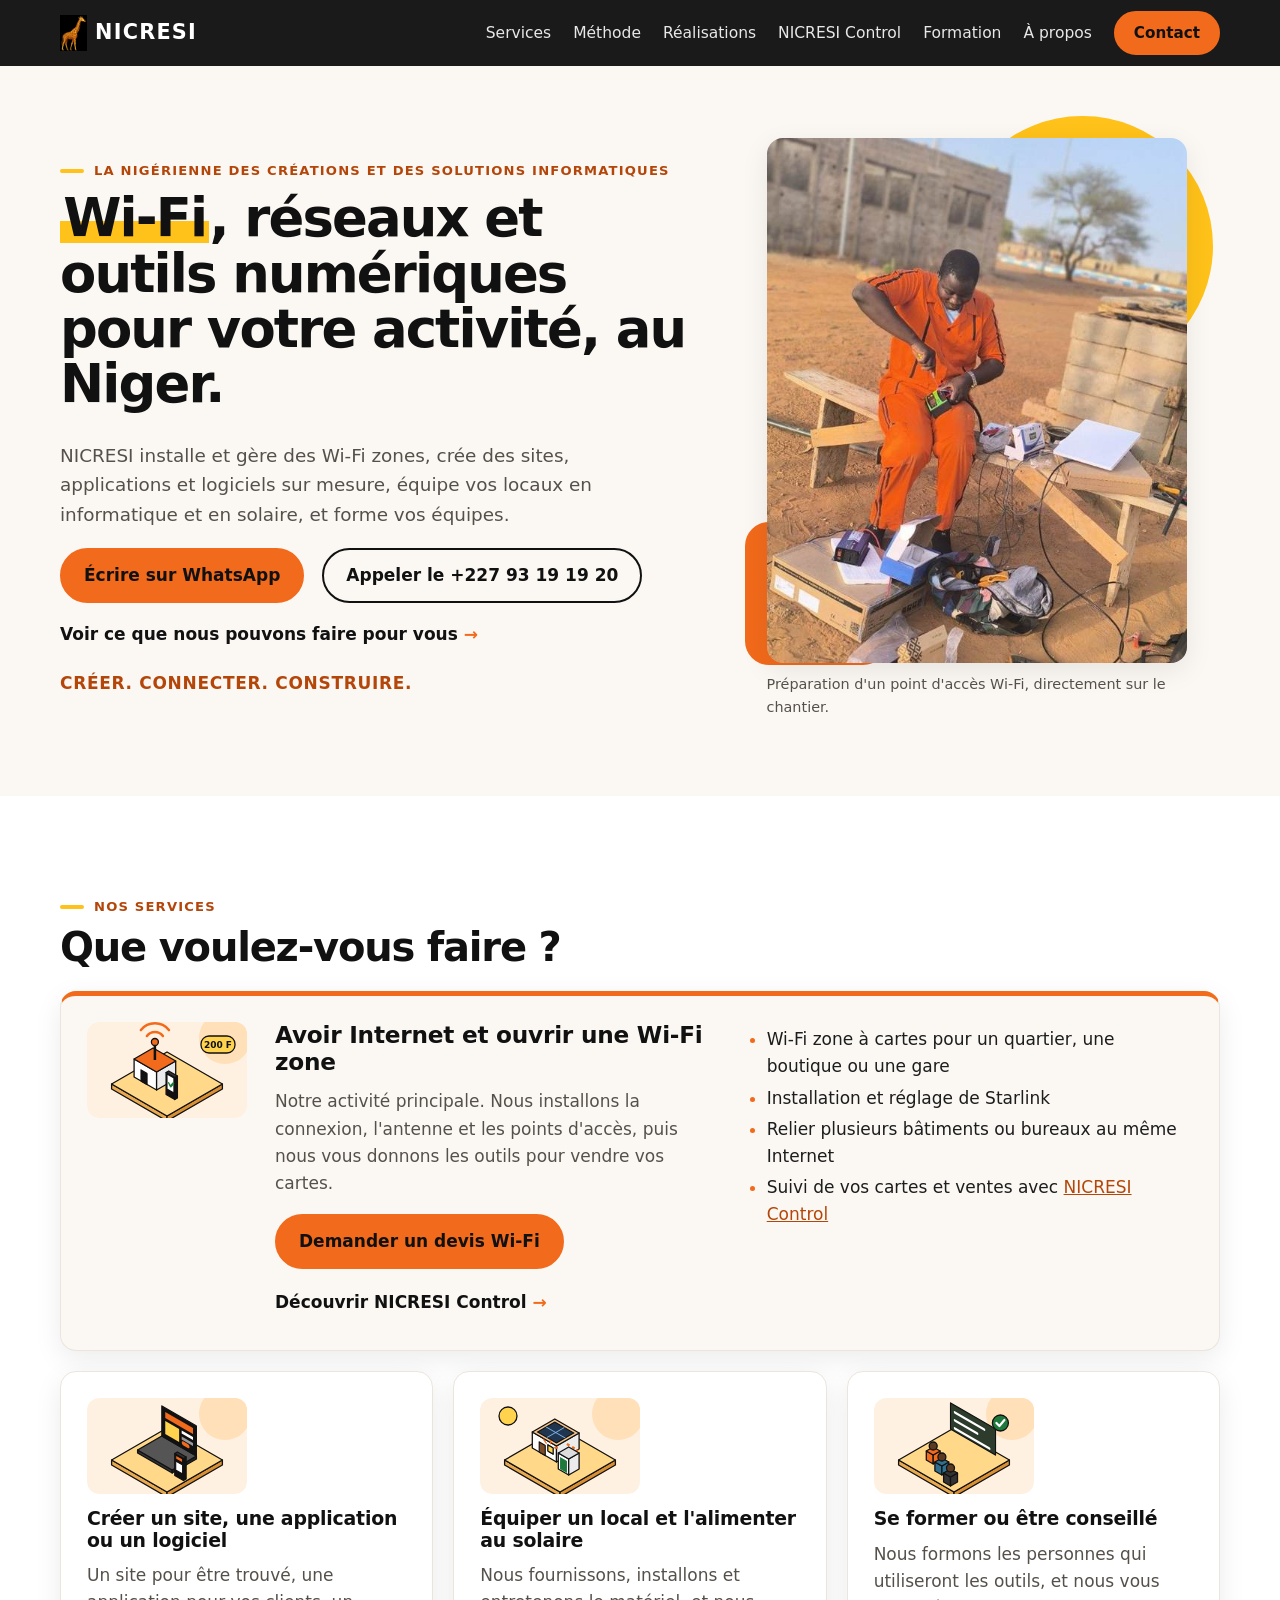
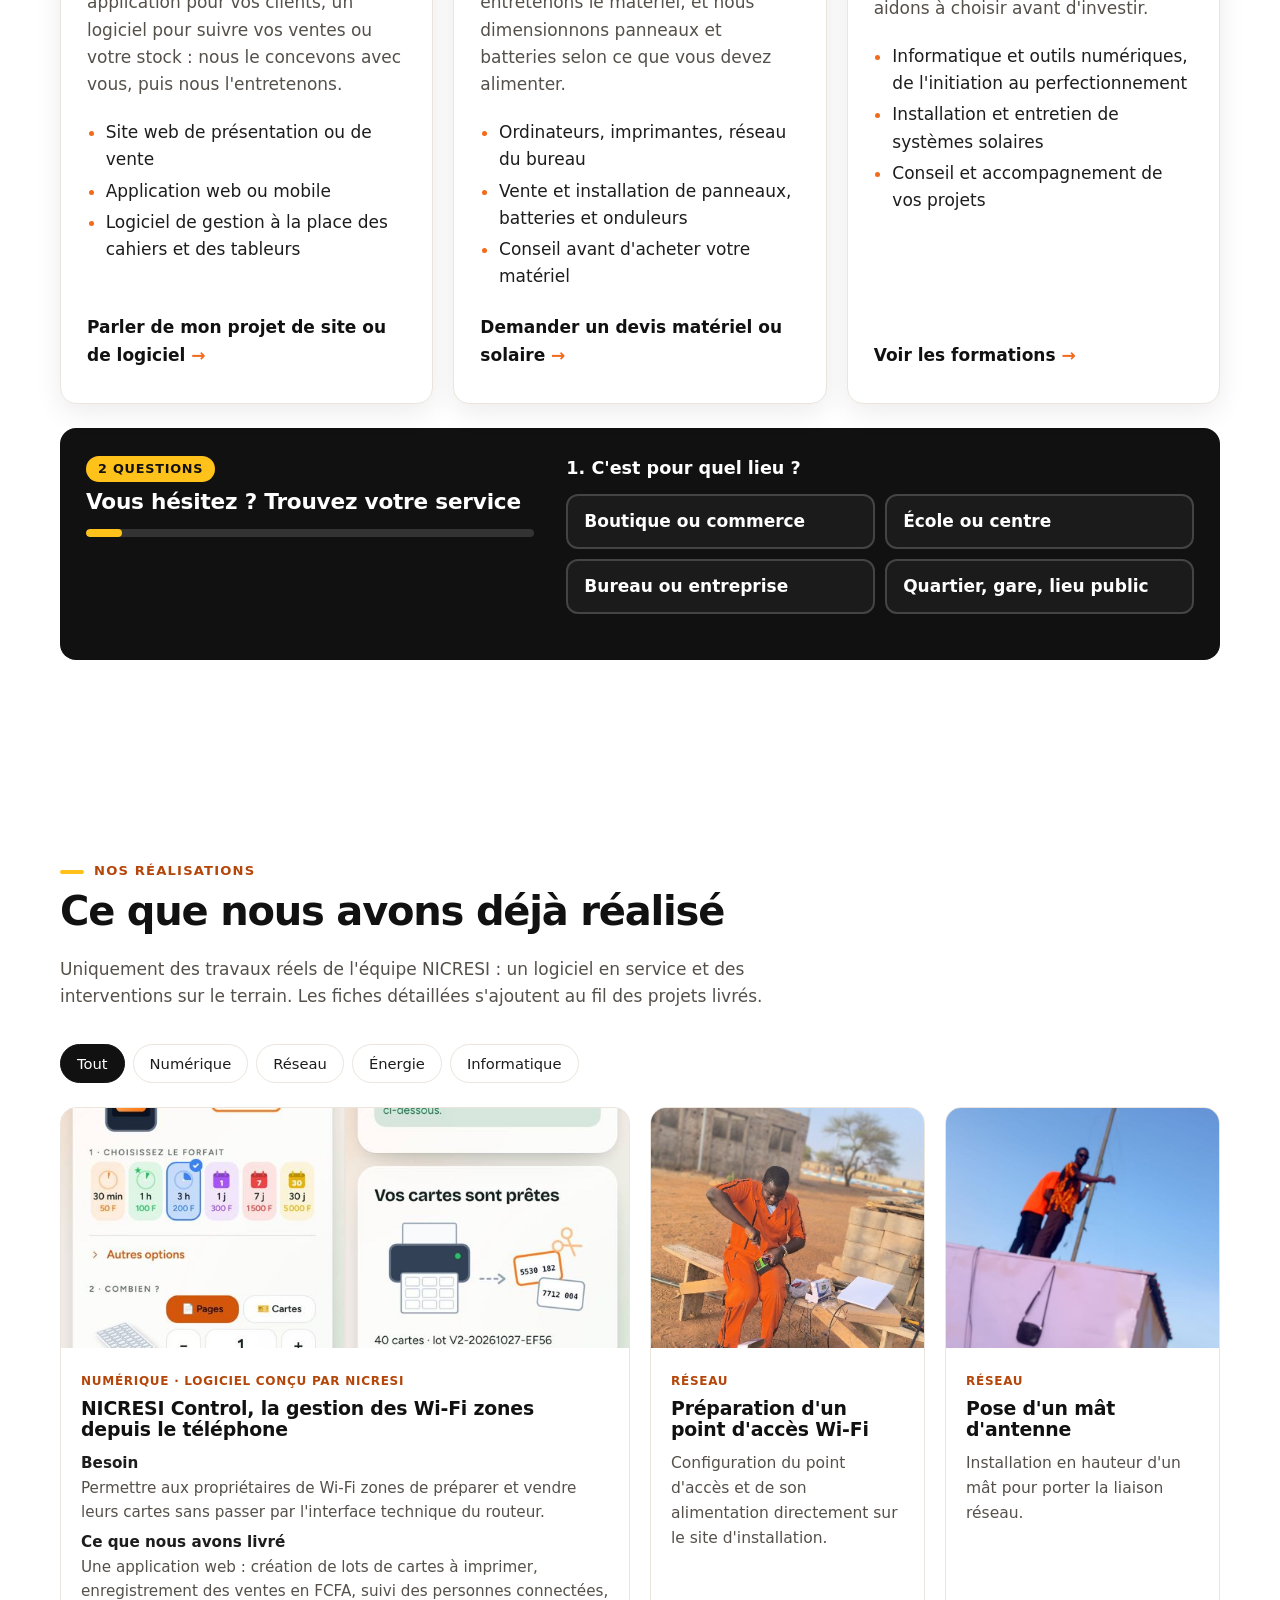
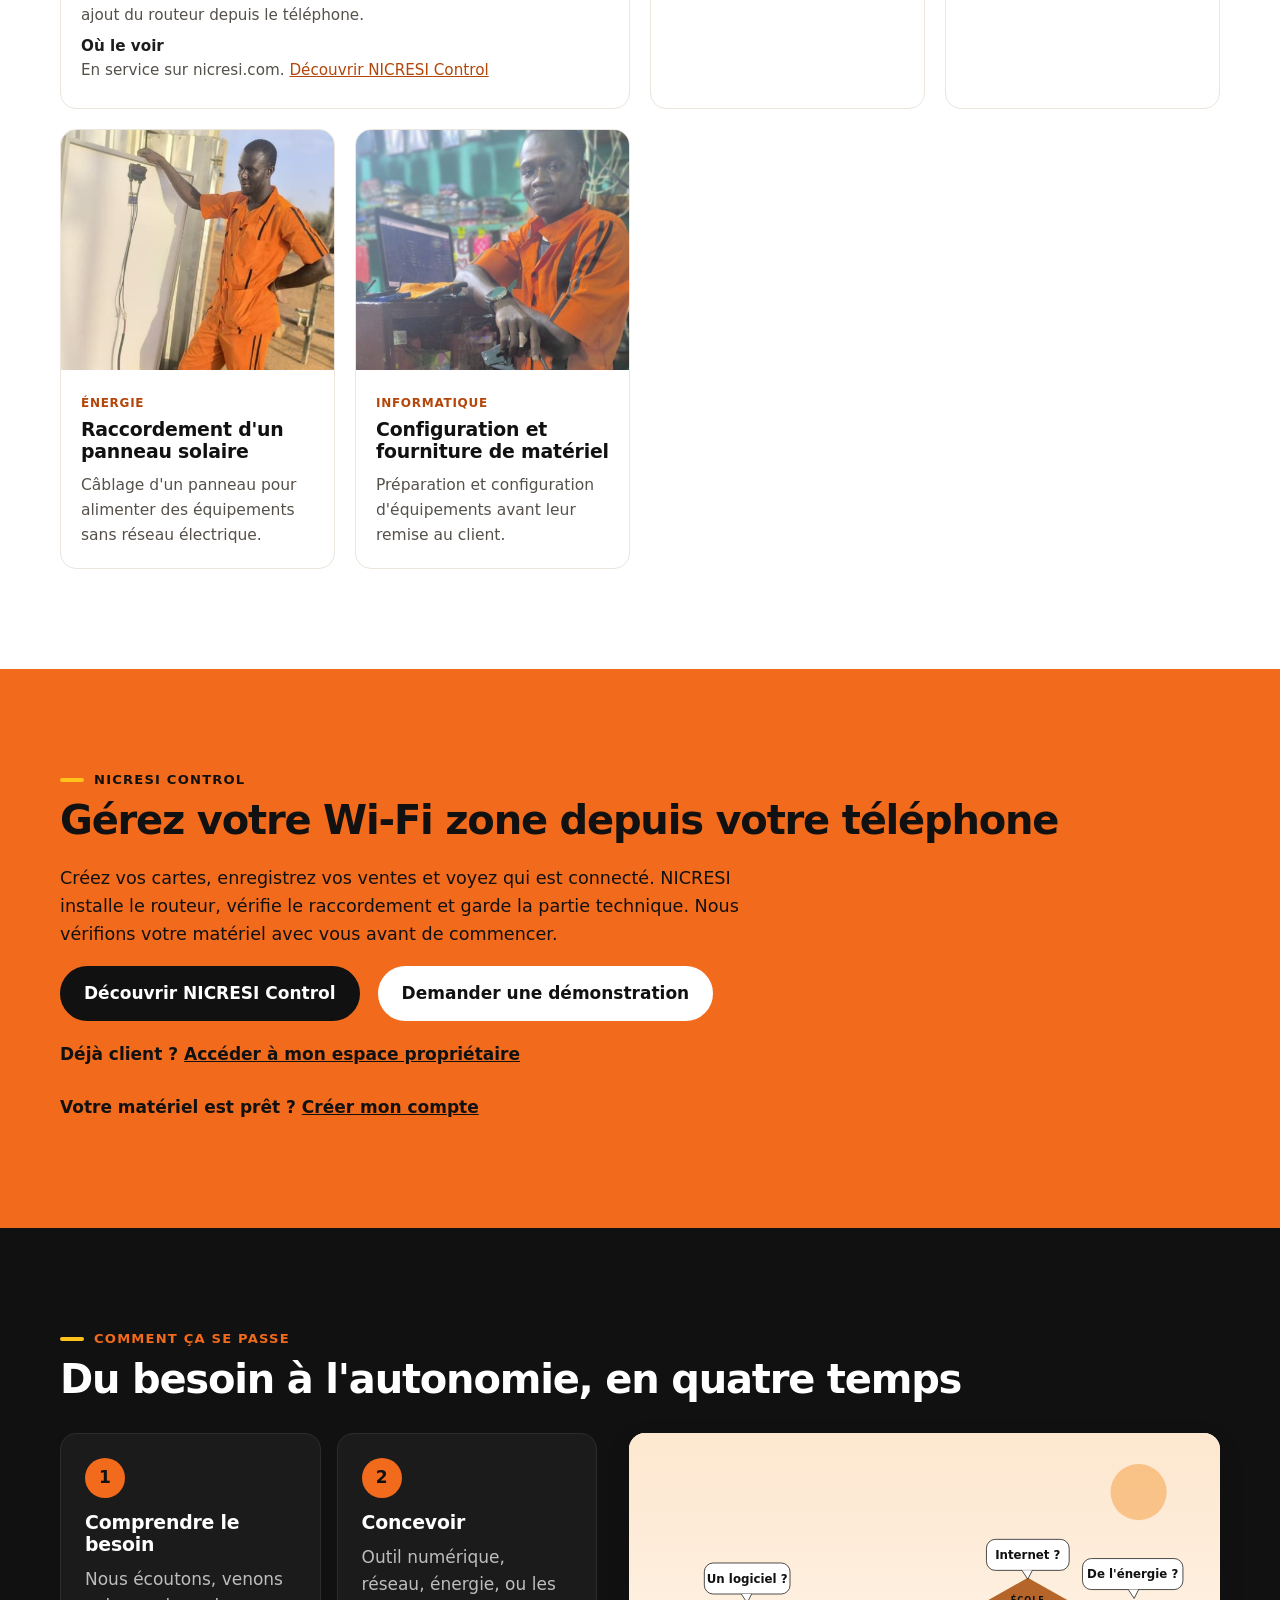
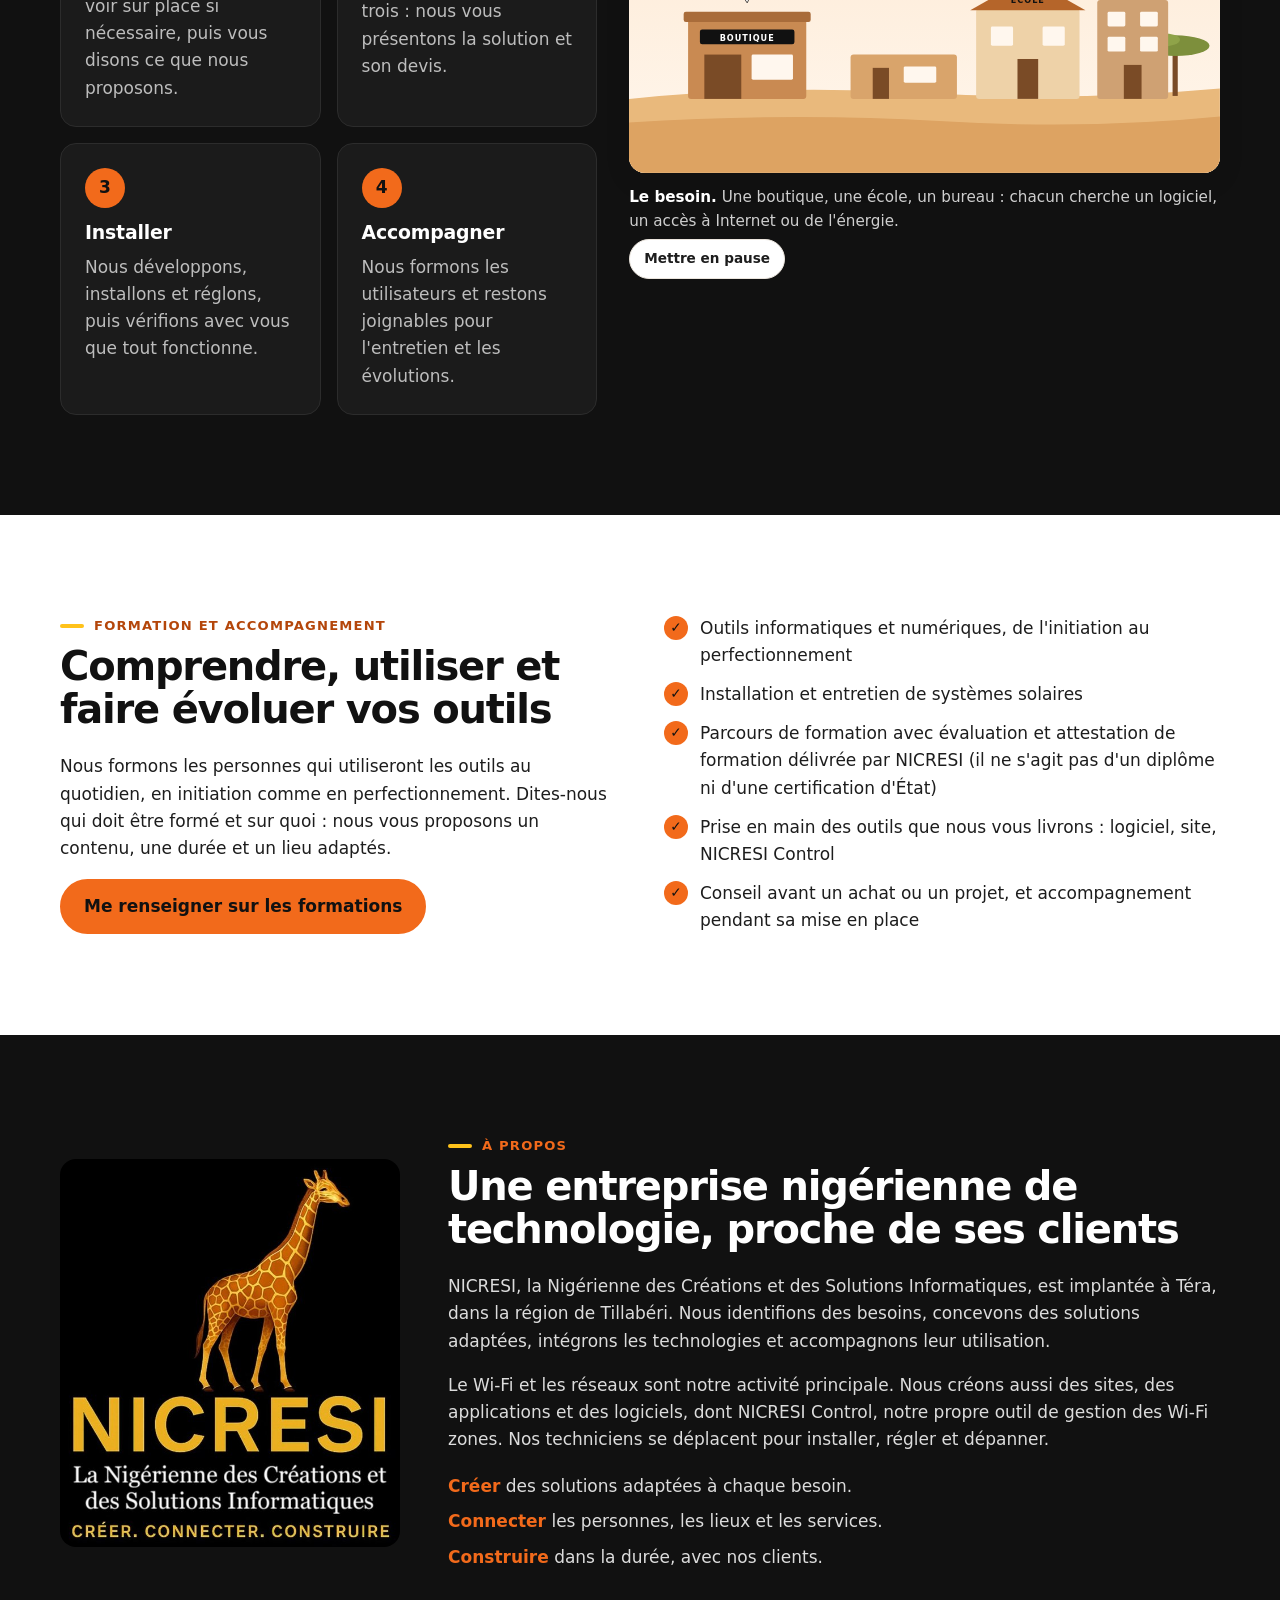
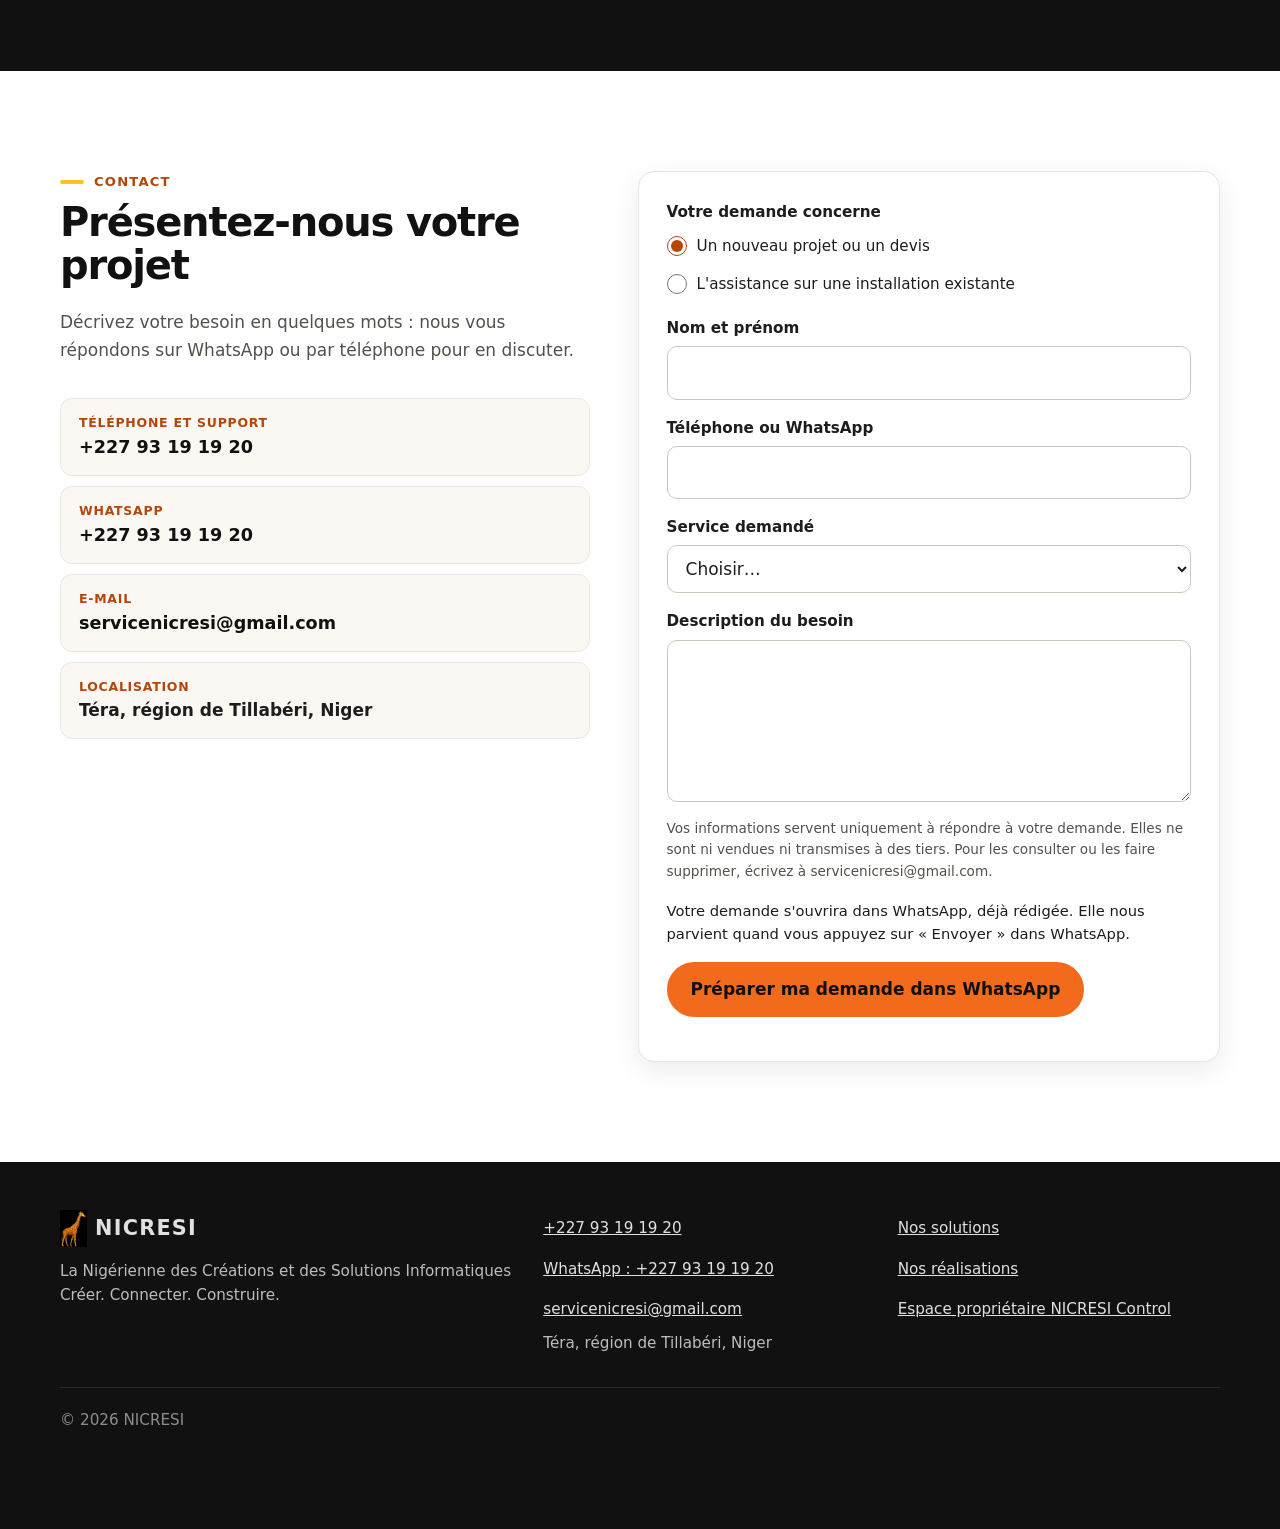
==== public/index.html @ 9ebe5964 "Tendances visuelles : typographie audacieuse, accent or, scènes isométriques, petit jeu « Trouvez vo" ====
<!doctype html>
<html lang="fr">
<head>
  <meta charset="utf-8">
  <meta name="viewport" content="width=device-width, initial-scale=1">
  <title>NICRESI — Wi-Fi, réseaux et outils numériques au Niger</title>
  <meta name="description" content="Au Niger, NICRESI installe et gère des Wi-Fi zones, crée des sites, applications et logiciels sur mesure, équipe vos locaux en informatique et en solaire, et forme vos équipes.">
  <link rel="canonical" href="https://nicresi.com/">
  <meta name="theme-color" content="#111111">
  <meta property="og:type" content="website">
  <meta property="og:locale" content="fr_FR">
  <meta property="og:site_name" content="NICRESI">
  <meta property="og:url" content="https://nicresi.com/">
  <meta property="og:title" content="NICRESI — Wi-Fi, réseaux et outils numériques pour votre activité">
  <meta property="og:description" content="Wi-Fi zones, Starlink, sites, applications et logiciels sur mesure, matériel informatique et solaire, formation, au Niger.">
  <meta property="og:image" content="https://nicresi.com/img/partage.jpg">
  <meta property="og:image:width" content="1200">
  <meta property="og:image:height" content="630">
  <meta property="og:image:alt" content="Logo NICRESI, girafe dorée sur fond noir, avec la devise Créer. Connecter. Construire.">
  <meta name="twitter:card" content="summary_large_image">
  <link rel="icon" href="img/favicon.png" type="image/png">
  <link rel="apple-touch-icon" href="img/icone-192.png">
  <link rel="stylesheet" href="css/style.css">
  <script type="application/ld+json">
  {
    "@context": "https://schema.org",
    "@type": "LocalBusiness",
    "name": "NICRESI",
    "alternateName": "La Nigérienne des Créations et des Solutions Informatiques",
    "slogan": "Créer. Connecter. Construire.",
    "url": "https://nicresi.com/",
    "logo": "https://nicresi.com/img/logo-complet.jpg",
    "email": "servicenicresi@gmail.com",
    "telephone": "+22793191920",
    "address": {
      "@type": "PostalAddress",
      "addressLocality": "Téra",
      "addressRegion": "Tillabéri",
      "addressCountry": "NE"
    },
    "areaServed": "Niger"
  }
  </script>
</head>
<body>
  <a class="evitement" href="#contenu">Aller au contenu</a>

  <header class="entete">
    <div class="conteneur entete__ligne">
      <a class="logo" href="#accueil" aria-label="NICRESI, accueil">
        <img src="img/girafe.png" alt="" width="27" height="36">
        <span>NICRESI</span>
      </a>
      <button class="menu-bouton" type="button" aria-expanded="false" aria-controls="menu">
        <span class="menu-bouton__barre"></span>
        <span class="visuellement-cache">Menu</span>
      </button>
      <nav id="menu" class="menu" aria-label="Navigation principale">
        <a href="#solutions">Services</a>
        <a href="#methode">Méthode</a>
        <a href="#realisations">Réalisations</a>
        <a href="/nicresi-control/">NICRESI Control</a>
        <a href="#formation">Formation</a>
        <a href="#a-propos">À propos</a>
        <a class="bouton bouton--petit" href="#contact">Contact</a>
      </nav>
    </div>
  </header>

  <main id="contenu">

    <!-- 1. Accueil : le Wi-Fi en tête, deux moyens de contact visibles sans défiler. -->
    <section id="accueil" class="accueil">
      <div class="conteneur accueil__grille accueil__grille--photo">
        <div class="accueil__texte">
          <p class="surtitre">La Nigérienne des Créations et des Solutions Informatiques</p>
          <h1><mark class="surligneur">Wi-Fi</mark>, réseaux et outils numériques pour votre activité, au Niger.</h1>
          <p class="accueil__sous-titre">
            NICRESI installe et gère des Wi-Fi zones, crée des sites, applications et logiciels sur mesure,
            équipe vos locaux en informatique et en solaire, et forme vos équipes.
          </p>
          <div class="actions actions--accueil">
            <a class="bouton" href="https://wa.me/22793191920?text=Bonjour%20NICRESI%2C%20j%27ai%20un%20projet%20et%20je%20souhaite%20en%20parler.">Écrire sur WhatsApp</a>
            <a class="bouton bouton--contour" href="tel:+22793191920">Appeler le +227 93 19 19 20</a>
          </div>
          <p class="accueil__suite"><a class="lien-fleche" href="#solutions">Voir ce que nous pouvons faire pour vous</a></p>
          <p class="signature">Créer. Connecter. Construire.</p>
        </div>
        <figure class="accueil__photo">
          <img src="img/photos/technicien-terrain.jpg" alt="Un technicien NICRESI en tenue orange, assis sur un banc, prépare un point d'accès Wi-Fi sur un chantier" width="560" height="700" fetchpriority="high">
          <figcaption>Préparation d'un point d'accès Wi-Fi, directement sur le chantier.</figcaption>
        </figure>
      </div>
    </section>

    <!-- 2. Que voulez-vous faire ? Quatre portes, le Wi-Fi en premier.
         Les data-service correspondent aux options du champ « Service demandé » du formulaire. -->
    <section id="solutions" class="section">
      <div class="conteneur">
        <p class="surtitre">Nos services</p>
        <h2>Que voulez-vous faire ?</h2>
        <div class="portes-accueil">
          <article class="porte-accueil porte-accueil--vedette" id="sol-reseau">
            <div class="mini" aria-hidden="true">
              <svg class="mini__svg" viewBox="0 0 160 96" width="160" height="96" focusable="false"><rect width="160" height="96" rx="12" fill="#fff1e2"/><circle cx="138" cy="16" r="26" fill="#ffe0b8"/><g stroke="#111" stroke-width="1.3" stroke-linejoin="round"><polygon points="24.6,67.0 80.0,99.0 80.0,94.0 24.6,62.0" fill="#e9a94f"/><polygon points="135.4,67.0 80.0,99.0 80.0,94.0 135.4,62.0" fill="#d98f33"/><polygon points="80.0,30.0 135.4,62.0 80.0,94.0 24.6,62.0" fill="#ffd88a"/><polygon points="47.1,55.0 69.6,68.0 69.6,50.0 47.1,37.0" fill="#fff"/><polygon points="88.7,57.0 69.6,68.0 69.6,50.0 88.7,39.0" fill="#ececec"/><polygon points="66.1,26.0 88.7,39.0 69.6,50.0 47.1,37.0" fill="#f26a1b"/><rect x="0" y="0" width="7" height="11" transform="matrix(0.866,0.5,0,1,54.0,48.0)" fill="#111"/><g class="a1"><path d="M67.9 38.0 V20.0" stroke-width="2.5"/><circle cx="67.9" cy="20.0" r="3.5" fill="#f26a1b"/></g><path class="a2 trait" d="M59.900000000000006 14.0 a10 10 0 0 1 16 0" fill="none" stroke="#f26a1b" stroke-width="2.6" stroke-linecap="round"/><path class="a3 trait" d="M53.900000000000006 8.0 a18 18 0 0 1 28 0" fill="none" stroke="#f26a1b" stroke-width="2.6" stroke-linecap="round"/><g class="a4"><polygon points="79.1,72.5 87.8,77.5 87.8,55.5 79.1,50.5" fill="#111"/><polygon points="90.4,76.0 87.8,77.5 87.8,55.5 90.4,54.0" fill="#111"/><polygon points="81.7,49.0 90.4,54.0 87.8,55.5 79.1,50.5" fill="#333"/><rect x="0" y="0" width="8" height="15" transform="matrix(0.866,0.5,0,1,80.0,52.0)" fill="#fff"/><path d="M2 8 l2 2.5 l3.5 -5" transform="matrix(0.866,0.5,0,1,80.0,52.0)" fill="none" stroke="#1e7a3c" stroke-width="1.8" stroke-linecap="round"/></g><g class="a5"><rect x="114" y="14" width="34" height="17" rx="8" fill="#ffd34d"/><text x="131" y="26" text-anchor="middle" class="mini__texte" stroke="none">200 F</text></g></g></svg>
            </div>
            <h3>Avoir Internet et ouvrir une Wi-Fi zone</h3>
            <p>Notre activité principale. Nous installons la connexion, l'antenne et les points d'accès, puis nous vous donnons les outils pour vendre vos cartes.</p>
            <ul>
              <li>Wi-Fi zone à cartes pour un quartier, une boutique ou une gare</li>
              <li>Installation et réglage de Starlink</li>
              <li>Relier plusieurs bâtiments ou bureaux au même Internet</li>
              <li>Suivi de vos cartes et ventes avec <a href="/nicresi-control/">NICRESI Control</a></li>
            </ul>
            <div class="actions">
              <a class="bouton" href="#contact" data-service="Wi-Fi et Internet">Demander un devis Wi-Fi</a>
              <a class="lien-fleche" href="/nicresi-control/">Découvrir NICRESI Control</a>
            </div>
          </article>
          <article class="porte-accueil" id="sol-numerique">
            <div class="mini" aria-hidden="true">
              <svg class="mini__svg" viewBox="0 0 160 96" width="160" height="96" focusable="false"><rect width="160" height="96" rx="12" fill="#fff1e2"/><circle cx="138" cy="16" r="26" fill="#ffe0b8"/><g stroke="#111" stroke-width="1.3" stroke-linejoin="round"><polygon points="24.6,67.0 80.0,99.0 80.0,94.0 24.6,62.0" fill="#e9a94f"/><polygon points="135.4,67.0 80.0,99.0 80.0,94.0 135.4,62.0" fill="#d98f33"/><polygon points="80.0,30.0 135.4,62.0 80.0,94.0 24.6,62.0" fill="#ffd88a"/><polygon points="50.6,55.0 85.2,75.0 85.2,72.0 50.6,52.0" fill="#333"/><polygon points="109.4,61.0 85.2,75.0 85.2,72.0 109.4,58.0" fill="#222"/><polygon points="74.8,38.0 109.4,58.0 85.2,72.0 50.6,52.0" fill="#555"/><rect x="0" y="0" width="40" height="30" transform="matrix(0.866,0.5,0,1,74.8,8.0)" fill="#111"/><g transform="matrix(0.866,0.5,0,1,74.8,8.0)"><rect class="a1" x="4" y="4" width="32" height="6"  fill="#f26a1b" stroke="none"/></g><g transform="matrix(0.866,0.5,0,1,74.8,8.0)"><rect class="a2" x="4" y="13" width="16" height="13"  fill="#ffd34d" stroke="none"/></g><g class="a3" stroke="none"><rect x="23" y="13" width="13" height="3" transform="matrix(0.866,0.5,0,1,74.8,8.0)" fill="#fff"/><rect x="23" y="19" width="13" height="3" transform="matrix(0.866,0.5,0,1,74.8,8.0)" fill="#9a9a9a"/></g><g transform="matrix(0.866,0.5,0,1,74.8,8.0)"><rect class="a4" x="23" y="23" width="9" height="4" rx="2"  fill="#f26a1b" stroke="none"/></g><g class="a5"><polygon points="87.8,77.5 96.5,82.5 96.5,60.5 87.8,55.5" fill="#111"/><polygon points="99.1,81.0 96.5,82.5 96.5,60.5 99.1,59.0" fill="#111"/><polygon points="90.4,54.0 99.1,59.0 96.5,60.5 87.8,55.5" fill="#333"/><rect x="0" y="0" width="8" height="4" transform="matrix(0.866,0.5,0,1,88.7,57.0)" fill="#f26a1b"/><rect x="0" y="6" width="8" height="9" transform="matrix(0.866,0.5,0,1,88.7,57.0)" fill="#fff"/></g></g></svg>
            </div>
            <h3>Créer un site, une application ou un logiciel</h3>
            <p>Un site pour être trouvé, une application pour vos clients, un logiciel pour suivre vos ventes ou votre stock : nous le concevons avec vous, puis nous l'entretenons.</p>
            <ul>
              <li>Site web de présentation ou de vente</li>
              <li>Application web ou mobile</li>
              <li>Logiciel de gestion à la place des cahiers et des tableurs</li>
            </ul>
            <a class="lien-fleche" href="#contact" data-service="Sites, applications et logiciels">Parler de mon projet de site ou de logiciel</a>
          </article>
          <article class="porte-accueil" id="sol-equipements">
            <div class="mini" aria-hidden="true">
              <svg class="mini__svg" viewBox="0 0 160 96" width="160" height="96" focusable="false"><rect width="160" height="96" rx="12" fill="#fff1e2"/><circle cx="138" cy="16" r="26" fill="#ffe0b8"/><g stroke="#111" stroke-width="1.3" stroke-linejoin="round"><polygon points="24.6,67.0 80.0,99.0 80.0,94.0 24.6,62.0" fill="#e9a94f"/><polygon points="135.4,67.0 80.0,99.0 80.0,94.0 135.4,62.0" fill="#d98f33"/><polygon points="80.0,30.0 135.4,62.0 80.0,94.0 24.6,62.0" fill="#ffd88a"/><circle class="a1" cx="28" cy="18" r="9" fill="#ffd34d"/><polygon points="52.3,50.0 76.5,64.0 76.5,48.0 52.3,34.0" fill="#fff"/><polygon points="99.1,51.0 76.5,64.0 76.5,48.0 99.1,35.0" fill="#ececec"/><polygon points="74.8,21.0 99.1,35.0 76.5,48.0 52.3,34.0" fill="#f3c38a"/><rect x="0" y="0" width="7" height="10" transform="matrix(0.866,0.5,0,1,59.2,44.0)" fill="#7a4b26"/><g transform="matrix(0.866,0.5,-0.866,0.5,74.8,21.0)"><g class="a2"><rect x="3" y="3" width="22" height="20" fill="#1f3550"/><path d="M14 3 V23 M3 13 H25" stroke="#7fb2e5" stroke-width="1"/></g></g><path class="a3 trait" d="M86.9 46.0 L97.3 52.0 L92.1 59.0" fill="none" stroke="#f26a1b" stroke-width="2.2" stroke-dasharray="3 3"/><polygon points="78.3,71.0 88.7,77.0 88.7,61.0 78.3,55.0" fill="#fff"/><polygon points="99.1,71.0 88.7,77.0 88.7,61.0 99.1,55.0" fill="#ececec"/><polygon points="88.7,49.0 99.1,55.0 88.7,61.0 78.3,55.0" fill="#ddd"/><g transform="matrix(0.866,0.5,0,1,78.3,57.0)"><rect class="a4 remplit" x="2" y="1" width="8" height="12"  fill="#1e7a3c" stroke="none"/></g><rect x="0" y="0" width="6" height="6" transform="matrix(0.866,0.5,0,1,67.9,47.0)" fill="#fff"/><g class="a5"><rect x="0" y="0" width="6" height="6" transform="matrix(0.866,0.5,0,1,67.9,47.0)" fill="#ffd34d"/><path d="M3 -3 v-3 M8 -1 l3 -2 M-2 -1 l-3 -2" transform="matrix(0.866,0.5,0,1,67.9,47.0)" stroke="#f26a1b" stroke-width="1.6" stroke-linecap="round"/></g></g></svg>
            </div>
            <h3>Équiper un local et l'alimenter au solaire</h3>
            <p>Nous fournissons, installons et entretenons le matériel, et nous dimensionnons panneaux et batteries selon ce que vous devez alimenter.</p>
            <ul>
              <li>Ordinateurs, imprimantes, réseau du bureau</li>
              <li>Vente et installation de panneaux, batteries et onduleurs</li>
              <li>Conseil avant d'acheter votre matériel</li>
            </ul>
            <a class="lien-fleche" href="#contact" data-service="Matériel informatique et solaire">Demander un devis matériel ou solaire</a>
          </article>
          <article class="porte-accueil" id="sol-formation">
            <div class="mini" aria-hidden="true">
              <svg class="mini__svg" viewBox="0 0 160 96" width="160" height="96" focusable="false"><rect width="160" height="96" rx="12" fill="#fff1e2"/><circle cx="138" cy="16" r="26" fill="#ffe0b8"/><g stroke="#111" stroke-width="1.3" stroke-linejoin="round"><polygon points="24.6,67.0 80.0,99.0 80.0,94.0 24.6,62.0" fill="#e9a94f"/><polygon points="135.4,67.0 80.0,99.0 80.0,94.0 135.4,62.0" fill="#d98f33"/><polygon points="80.0,30.0 135.4,62.0 80.0,94.0 24.6,62.0" fill="#ffd88a"/><rect x="0" y="0" width="52" height="26" transform="matrix(0.866,0.5,0,1,76.5,5.0)" fill="#2d3b2d"/><g transform="matrix(0.866,0.5,0,1,76.5,5.0)"><path class="a1 trait" d="M5 7 H39"  stroke="#fff" stroke-width="2.4" stroke-linecap="round"/></g><g transform="matrix(0.866,0.5,0,1,76.5,5.0)"><path class="a2 trait" d="M5 15 H31"  stroke="#fff" stroke-width="2.4" stroke-linecap="round"/></g><g transform="matrix(0.866,0.5,0,1,76.5,5.0)"><path class="a3 trait" d="M5 23 H45"  stroke="#fff" stroke-width="2.4" stroke-linecap="round"/></g><g class="a4"><polygon points="52.3,62.0 59.2,66.0 59.2,57.0 52.3,53.0" fill="#f26a1b"/><polygon points="66.1,62.0 59.2,66.0 59.2,57.0 66.1,53.0" fill="#f26a1b"/><polygon points="59.2,49.0 66.1,53.0 59.2,57.0 52.3,53.0" fill="#f26a1b"/><circle cx="59.2" cy="48.0" r="4" fill="#5b3a22"/><polygon points="60.9,73.0 67.9,77.0 67.9,68.0 60.9,64.0" fill="#2f6f8f"/><polygon points="74.8,73.0 67.9,77.0 67.9,68.0 74.8,64.0" fill="#2f6f8f"/><polygon points="67.9,60.0 74.8,64.0 67.9,68.0 60.9,64.0" fill="#2f6f8f"/><circle cx="67.9" cy="59.0" r="4" fill="#5b3a22"/><polygon points="69.6,84.0 76.5,88.0 76.5,79.0 69.6,75.0" fill="#333"/><polygon points="83.5,84.0 76.5,88.0 76.5,79.0 83.5,75.0" fill="#333"/><polygon points="76.5,71.0 83.5,75.0 76.5,79.0 69.6,75.0" fill="#333"/><circle cx="76.5" cy="70.0" r="4" fill="#5b3a22"/></g><g class="a5"><circle cx="126.4" cy="25.0" r="8" fill="#1e7a3c"/><path d="M122.4 25.0 l3 3 l5 -6" fill="none" stroke="#fff" stroke-width="2.2" stroke-linecap="round"/></g></g></svg>
            </div>
            <h3>Se former ou être conseillé</h3>
            <p>Nous formons les personnes qui utiliseront les outils, et nous vous aidons à choisir avant d'investir.</p>
            <ul>
              <li>Informatique et outils numériques, de l'initiation au perfectionnement</li>
              <li>Installation et entretien de systèmes solaires</li>
              <li>Conseil et accompagnement de vos projets</li>
            </ul>
            <a class="lien-fleche" href="#formation">Voir les formations</a>
          </article>
        </div>

        <!-- Petit jeu : deux questions pour trouver le bon service, puis une demande WhatsApp préremplie.
             Masqué sans JavaScript (les quatre portes ci-dessus suffisent). -->
        <div class="quiz" id="quiz" hidden>
          <div class="quiz__entete">
            <p class="quiz__badge">2 questions</p>
            <h3 class="quiz__titre">Vous hésitez ? Trouvez votre service</h3>
            <div class="quiz__progression" aria-hidden="true"><span></span></div>
          </div>
          <div class="quiz__etape" data-etape="1">
            <p class="quiz__question" tabindex="-1">1. C'est pour quel lieu ?</p>
            <div class="quiz__choix">
              <button type="button" data-valeur="une boutique ou un commerce">Boutique ou commerce</button>
              <button type="button" data-valeur="une école ou un centre de formation">École ou centre</button>
              <button type="button" data-valeur="un bureau ou une entreprise">Bureau ou entreprise</button>
              <button type="button" data-valeur="un quartier, une gare ou un lieu public">Quartier, gare, lieu public</button>
            </div>
          </div>
          <div class="quiz__etape" data-etape="2" hidden>
            <p class="quiz__question" tabindex="-1">2. Quelle est votre priorité ?</p>
            <div class="quiz__choix">
              <button type="button" data-cible="#sol-reseau" data-valeur="un accès à Internet ou une Wi-Fi zone">Avoir Internet</button>
              <button type="button" data-cible="#sol-numerique" data-valeur="un site, une application ou un logiciel">Un outil pour gérer ou vendre</button>
              <button type="button" data-cible="#sol-equipements" data-valeur="du matériel informatique ou du solaire">Du matériel ou de l'électricité</button>
              <button type="button" data-cible="#sol-formation" data-valeur="une formation ou des conseils">Savoir utiliser les outils</button>
            </div>
          </div>
          <div class="quiz__resultat" hidden>
            <p class="quiz__badge quiz__badge--ok">Votre service</p>
            <p class="quiz__nom" tabindex="-1"></p>
            <p class="quiz__texte"></p>
            <div class="actions">
              <a class="bouton" data-action="quiz-whatsapp" href="https://wa.me/22793191920">Envoyer ma demande sur WhatsApp</a>
              <a class="lien-fleche quiz__detail" href="#solutions">Voir le détail</a>
            </div>
            <button type="button" class="quiz__recommencer">Recommencer</button>
          </div>
        </div>
      </div>
    </section>


    <!-- 3. Nos réalisations
         Pour ajouter une réalisation : copier un bloc <article class="realisation">, changer data-categorie
         (numerique, reseau, energie, informatique, accompagnement), la photo et les textes.
         Fiche détaillée (facultative) sous le texte : <dl><dt>Besoin</dt><dd>…</dd><dt>Solution</dt><dd>…</dd>
         <dt>Technologies</dt><dd>…</dd><dt>Résultat</dt><dd>…</dd></dl> ; supprimer les lignes qui ne sont pas connues.
         Photos et captures : uniquement des images authentiques du projet.
         N'ajouter que des travaux réellement livrés. -->
    <section id="realisations" class="section">
      <div class="conteneur">
        <p class="surtitre">Nos réalisations</p>
        <h2>Ce que nous avons déjà réalisé</h2>
        <p class="section__intro">Uniquement des travaux réels de l'équipe NICRESI : un logiciel en service et des interventions sur le terrain. Les fiches détaillées s'ajoutent au fil des projets livrés.</p>
        <div class="filtres" role="group" aria-label="Filtrer les réalisations" hidden>
          <button type="button" class="filtre actif" data-filtre="tout" aria-pressed="true">Tout</button>
          <button type="button" class="filtre" data-filtre="numerique" aria-pressed="false">Numérique</button>
          <button type="button" class="filtre" data-filtre="reseau" aria-pressed="false">Réseau</button>
          <button type="button" class="filtre" data-filtre="energie" aria-pressed="false">Énergie</button>
          <button type="button" class="filtre" data-filtre="informatique" aria-pressed="false">Informatique</button>
          <button type="button" class="filtre" data-filtre="accompagnement" aria-pressed="false">Accompagnement</button>
        </div>
        <div class="realisations">
          <article class="realisation realisation--large" data-categorie="numerique">
            <div class="realisation__captures">
              <img src="img/photos/ncc-creer-cartes.jpg" alt="Écran NICRESI Control : choix du forfait, de 30 minutes à 30 jours, et du nombre de cartes à créer" loading="lazy" width="390" height="844">
              <img src="img/photos/ncc-cartes-pretes.jpg" alt="Écran NICRESI Control : un lot de 40 cartes prêt à télécharger et à imprimer" loading="lazy" width="390" height="844">
            </div>
            <div class="realisation__corps">
              <p class="etiquette">Numérique · Logiciel conçu par NICRESI</p>
              <h3>NICRESI Control, la gestion des Wi-Fi zones depuis le téléphone</h3>
              <dl>
                <dt>Besoin</dt><dd>Permettre aux propriétaires de Wi-Fi zones de préparer et vendre leurs cartes sans passer par l'interface technique du routeur.</dd>
                <dt>Ce que nous avons livré</dt><dd>Une application web : création de lots de cartes à imprimer, enregistrement des ventes en FCFA, suivi des personnes connectées, ajout du routeur depuis le téléphone.</dd>
                <dt>Où le voir</dt><dd>En service sur nicresi.com. <a href="/nicresi-control/">Découvrir NICRESI Control</a></dd>
              </dl>
            </div>
          </article>
          <article class="realisation" data-categorie="reseau">
            <img src="img/photos/installation.jpg" alt="Technicien NICRESI préparant un point d'accès Wi-Fi et un convertisseur sur un chantier" loading="lazy" width="693" height="1536">
            <div class="realisation__corps">
              <p class="etiquette">Réseau</p>
              <h3>Préparation d'un point d'accès Wi-Fi</h3>
              <p>Configuration du point d'accès et de son alimentation directement sur le site d'installation.</p>
            </div>
          </article>
          <article class="realisation" data-categorie="reseau">
            <img src="img/photos/antenne.jpg" alt="Deux techniciens fixant un mât d'antenne sur un toit" loading="lazy" width="720" height="955">
            <div class="realisation__corps">
              <p class="etiquette">Réseau</p>
              <h3>Pose d'un mât d'antenne</h3>
              <p>Installation en hauteur d'un mât pour porter la liaison réseau.</p>
            </div>
          </article>
          <article class="realisation" data-categorie="energie">
            <img src="img/photos/solaire.jpg" alt="Technicien NICRESI raccordant un panneau solaire" loading="lazy" width="460" height="1020">
            <div class="realisation__corps">
              <p class="etiquette">Énergie</p>
              <h3>Raccordement d'un panneau solaire</h3>
              <p>Câblage d'un panneau pour alimenter des équipements sans réseau électrique.</p>
            </div>
          </article>
          <article class="realisation" data-categorie="informatique">
            <img src="img/photos/boutique.jpg" alt="Technicien NICRESI en boutique devant un ordinateur et du matériel réseau" loading="lazy" width="692" height="1536" style="object-position: center 8%">
            <div class="realisation__corps">
              <p class="etiquette">Informatique</p>
              <h3>Configuration et fourniture de matériel</h3>
              <p>Préparation et configuration d'équipements avant leur remise au client.</p>
            </div>
          </article>
        </div>
        <p class="realisations__vide" role="status" hidden>Aucune réalisation n'est encore publiée dans cette catégorie. Nous ajoutons les fiches au fur et à mesure des projets livrés. <a href="#contact">Parlez-nous du vôtre</a>.</p>
      </div>
    </section>

    <!-- 4. NICRESI Control : présentation courte, le détail est sur /nicresi-control/. -->
    <section id="nicresi-control" class="section section--orange">
      <div class="conteneur">
        <p class="surtitre surtitre--blanc">NICRESI Control</p>
        <h2>Gérez votre Wi-Fi zone depuis votre téléphone</h2>
        <p class="control__resume">Créez vos cartes, enregistrez vos ventes et voyez qui est connecté. NICRESI installe le routeur, vérifie le raccordement et garde la partie technique. Nous vérifions votre matériel avec vous avant de commencer.</p>
        <div class="actions">
          <a class="bouton bouton--noir" href="/nicresi-control/">Découvrir NICRESI Control</a>
          <a class="bouton bouton--blanc" href="#contact" data-service="NICRESI Control">Demander une démonstration</a>
        </div>
        <p class="control__compte">Déjà client ? <a href="/owner">Accéder à mon espace propriétaire</a></p>
        <p class="control__compte">Votre matériel est prêt ? <a href="/start">Créer mon compte</a></p>
      </div>
    </section>

    <!-- 5. Comment ça se passe : la méthode en quatre temps, illustrée par la scène animée. -->
    <section id="methode" class="section section--sombre">
      <div class="conteneur">
        <p class="surtitre">Comment ça se passe</p>
        <h2>Du besoin à l'autonomie, en quatre temps</h2>
        <div class="methode-grille">
          <ol class="methode">
            <li>
              <span class="methode__num" aria-hidden="true">1</span>
              <h3>Comprendre le besoin</h3>
              <p>Nous écoutons, venons voir sur place si nécessaire, puis vous disons ce que nous proposons.</p>
            </li>
            <li>
              <span class="methode__num" aria-hidden="true">2</span>
              <h3>Concevoir</h3>
              <p>Outil numérique, réseau, énergie, ou les trois : nous vous présentons la solution et son devis.</p>
            </li>
            <li>
              <span class="methode__num" aria-hidden="true">3</span>
              <h3>Installer</h3>
              <p>Nous développons, installons et réglons, puis vérifions avec vous que tout fonctionne.</p>
            </li>
            <li>
              <span class="methode__num" aria-hidden="true">4</span>
              <h3>Accompagner</h3>
              <p>Nous formons les utilisateurs et restons joignables pour l'entretien et les évolutions.</p>
            </li>
          </ol>
          <figure class="scene" aria-labelledby="scene-legende">
            <!-- Animation signature : un quartier nigérien qui évolue grâce aux solutions NICRESI.
                 Sans JavaScript, la scène s'affiche complète et immobile. -->
            <svg class="scene__svg" viewBox="0 0 800 460" role="group" aria-labelledby="scene-titre" aria-describedby="scene-desc">
              <title id="scene-titre">Un quartier nigérien équipé par NICRESI</title>
              <desc id="scene-desc">Une boutique, une école et un bureau expriment un besoin. NICRESI conçoit un logiciel, installe une antenne, des panneaux solaires et relie les bâtiments, puis forme et accompagne les utilisateurs.</desc>
              <defs>
                <linearGradient id="ciel" x1="0" y1="0" x2="0" y2="1">
                  <stop offset="0" stop-color="#fde7cf"/>
                  <stop offset="1" stop-color="#fff7ee"/>
                </linearGradient>
              </defs>

              <!-- Décor -->
              <rect width="800" height="460" fill="url(#ciel)"/>
              <circle cx="690" cy="80" r="38" fill="#f6a24a" opacity=".55"/>
              <path d="M0 360 Q200 340 400 352 T800 346 V460 H0Z" fill="#e9b97c"/>
              <path d="M0 392 Q220 378 420 390 T800 384 V460 H0Z" fill="#dda362"/>
              <!-- Acacia -->
              <g class="decor-arbre">
                <rect x="736" y="292" width="7" height="64" fill="#7a4b26"/>
                <ellipse cx="740" cy="288" rx="46" ry="14" fill="#7d8f3c"/>
                <ellipse cx="722" cy="280" rx="24" ry="9" fill="#8fa349"/>
              </g>

              <!-- Liaisons lumineuses (phase intégration) -->
              <g class="el el--liaisons">
                <path class="liaison" d="M372 128 Q260 150 158 250"/>
                <path class="liaison" d="M372 128 Q420 170 452 238"/>
                <path class="liaison" d="M372 128 Q520 140 640 236"/>
              </g>

              <!-- Boutique -->
              <g class="batiment" id="bat-boutique" data-cible="#sol-numerique" tabindex="0" role="link" aria-label="La boutique : création et solutions numériques">
                <rect x="80" y="250" width="160" height="110" rx="4" fill="#c98a52"/>
                <rect x="74" y="242" width="172" height="14" rx="3" fill="#a96c3a"/>
                <rect x="96" y="266" width="128" height="20" rx="3" fill="#111"/>
                <text x="160" y="281" text-anchor="middle" class="enseigne">BOUTIQUE</text>
                <rect x="102" y="300" width="50" height="60" fill="#7a4b26"/>
                <rect x="166" y="300" width="56" height="34" rx="2" fill="#fff7ee" class="vitre"/>
                <!-- Écran du logiciel de gestion (utilisation) -->
                <g class="el el--ecran-boutique">
                  <rect x="172" y="305" width="44" height="24" rx="2" fill="#111"/>
                  <rect x="176" y="309" width="16" height="4" fill="#f26a1b"/>
                  <rect x="176" y="316" width="36" height="3" fill="#fff"/>
                  <rect x="176" y="322" width="28" height="3" fill="#fff"/>
                </g>
                <!-- Panneaux solaires (intégration) -->
                <g class="el el--solaire">
                  <polygon points="98,242 150,242 158,226 106,226" fill="#1f3550"/>
                  <polygon points="160,242 212,242 220,226 168,226" fill="#1f3550"/>
                  <path d="M124 226 l-4 16 M150 226 l-4 16 M186 226 l-4 16 M212 226 l-4 16" stroke="#6f8fb3" stroke-width="1.5"/>
                </g>
              </g>

              <!-- Antenne (réseau) -->
              <g class="batiment" id="mat-antenne" data-cible="#sol-reseau" tabindex="0" role="link" aria-label="L'antenne : connectivité et infrastructures réseau">
                <rect x="300" y="300" width="144" height="60" rx="4" fill="#d9a46b"/>
                <rect x="330" y="318" width="22" height="42" fill="#7a4b26"/>
                <rect x="372" y="316" width="44" height="22" rx="2" fill="#fff7ee"/>
                <g class="el el--antenne">
                  <rect x="369" y="128" width="6" height="172" fill="#555"/>
                  <path d="M372 140 L350 300 M372 140 L394 300" stroke="#777" stroke-width="2"/>
                  <rect x="360" y="146" width="24" height="10" rx="2" fill="#f26a1b"/>
                  <circle cx="372" cy="128" r="6" fill="#f26a1b"/>
                  <g class="ondes">
                    <path d="M352 110 a28 28 0 0 1 40 0" />
                    <path d="M340 96 a46 46 0 0 1 64 0" />
                  </g>
                </g>
              </g>

              <!-- École (formation) -->
              <g class="batiment" id="bat-ecole" data-cible="#formation" tabindex="0" role="link" aria-label="L'école : formation, conseil et accompagnement">
                <rect x="470" y="238" width="140" height="122" rx="4" fill="#eed2a8"/>
                <polygon points="462,240 540,196 618,240" fill="#b5652a"/>
                <text x="540" y="230" text-anchor="middle" class="enseigne enseigne--sombre">ÉCOLE</text>
                <rect x="490" y="262" width="30" height="26" rx="2" fill="#fff7ee"/>
                <rect x="560" y="262" width="30" height="26" rx="2" fill="#fff7ee"/>
                <rect x="526" y="306" width="28" height="54" fill="#7a4b26"/>
                <!-- Tableau de formation (accompagnement) -->
                <g class="el el--formation">
                  <rect x="486" y="258" width="38" height="34" rx="2" fill="#2d3b2d"/>
                  <path d="M492 268 h22 M492 276 h16 M492 284 h24" stroke="#fff" stroke-width="2"/>
                </g>
              </g>

              <!-- Bureau (logiciel / organisation) -->
              <g class="batiment" id="bat-bureau" data-cible="#sol-equipements" tabindex="0" role="link" aria-label="Le bureau : équipements informatiques et solutions énergétiques">
                <rect x="634" y="226" width="96" height="134" rx="4" fill="#cfa173"/>
                <g fill="#fff7ee">
                  <rect x="648" y="242" width="24" height="20" rx="2"/><rect x="692" y="242" width="24" height="20" rx="2"/>
                  <rect x="648" y="276" width="24" height="20" rx="2"/><rect x="692" y="276" width="24" height="20" rx="2"/>
                </g>
                <rect x="670" y="314" width="24" height="46" fill="#7a4b26"/>
                <g class="el el--ordinateurs">
                  <rect x="650" y="245" width="20" height="13" rx="1" fill="#111"/>
                  <rect x="694" y="279" width="20" height="13" rx="1" fill="#111"/>
                  <rect x="653" y="248" width="9" height="3" fill="#f26a1b"/>
                  <rect x="697" y="282" width="9" height="3" fill="#f26a1b"/>
                </g>
              </g>

              <!-- Bulles de besoin (phase 1) -->
              <g class="el el--besoins">
                <g class="bulle"><rect x="102" y="176" width="116" height="42" rx="12" fill="#fff" stroke="#111"/><path d="M152 218 l8 12 l6 -12" fill="#fff" stroke="#111"/><text x="160" y="203" text-anchor="middle" class="bulle__texte">Un logiciel ?</text></g>
                <g class="bulle"><rect x="484" y="144" width="112" height="42" rx="12" fill="#fff" stroke="#111"/><path d="M532 186 l8 12 l6 -12" fill="#fff" stroke="#111"/><text x="540" y="171" text-anchor="middle" class="bulle__texte">Internet ?</text></g>
                <g class="bulle"><rect x="614" y="170" width="136" height="42" rx="12" fill="#fff" stroke="#111"/><path d="M676 212 l8 12 l6 -12" fill="#fff" stroke="#111"/><text x="682" y="197" text-anchor="middle" class="bulle__texte">De l'énergie ?</text></g>
              </g>

              <!-- Maquette de conception (phase 2) -->
              <g class="el el--conception">
                <rect x="40" y="40" width="200" height="128" rx="8" fill="#111"/>
                <rect x="40" y="40" width="200" height="18" rx="8" fill="#2a2a2a"/>
                <circle cx="54" cy="49" r="3" fill="#f26a1b"/><circle cx="64" cy="49" r="3" fill="#888"/><circle cx="74" cy="49" r="3" fill="#888"/>
                <rect class="maquette" x="54" y="68" width="80" height="10" rx="2" fill="#f26a1b"/>
                <rect class="maquette" x="54" y="86" width="172" height="6" rx="2" fill="#fff"/>
                <rect class="maquette" x="54" y="98" width="140" height="6" rx="2" fill="#fff"/>
                <rect class="maquette" x="54" y="114" width="52" height="40" rx="4" fill="#333"/>
                <rect class="maquette" x="114" y="114" width="52" height="40" rx="4" fill="#333"/>
                <rect class="maquette" x="174" y="114" width="52" height="40" rx="4" fill="#333"/>
                <text x="232" y="53" text-anchor="end" class="maquette__titre">Site web</text>
                <!-- Application mobile -->
                <rect x="262" y="40" width="62" height="112" rx="10" fill="#111"/>
                <rect x="268" y="52" width="50" height="86" rx="3" fill="#2a2a2a"/>
                <rect class="maquette" x="273" y="58" width="40" height="8" rx="2" fill="#f26a1b"/>
                <rect class="maquette" x="273" y="72" width="40" height="18" rx="3" fill="#fff"/>
                <rect class="maquette" x="273" y="95" width="40" height="18" rx="3" fill="#fff"/>
                <rect class="maquette" x="273" y="118" width="40" height="14" rx="7" fill="#f26a1b"/>
                <text x="293" y="168" text-anchor="middle" class="maquette__titre maquette__titre--sombre">Application</text>
                <!-- Logiciel de gestion -->
                <rect x="346" y="40" width="200" height="104" rx="8" fill="#111"/>
                <rect x="346" y="40" width="200" height="18" rx="8" fill="#2a2a2a"/>
                <text x="356" y="53" class="maquette__titre">Logiciel de gestion</text>
                <rect class="maquette" x="358" y="68" width="44" height="64" rx="3" fill="#333"/>
                <rect class="maquette" x="410" y="68" width="124" height="10" rx="2" fill="#fff"/>
                <rect class="maquette" x="410" y="86" width="124" height="10" rx="2" fill="#555"/>
                <rect class="maquette" x="410" y="104" width="124" height="10" rx="2" fill="#555"/>
                <rect class="maquette" x="410" y="122" width="70" height="10" rx="2" fill="#f26a1b"/>
              </g>

              <!-- Techniciens (phase 3) -->
              <g class="el el--techniciens">
                <g transform="translate(278 312)">
                  <circle cx="0" cy="-30" r="7" fill="#5b3a22"/>
                  <rect x="-8" y="-22" width="16" height="26" rx="4" fill="#f26a1b"/>
                  <rect x="-7" y="4" width="6" height="18" fill="#f26a1b"/><rect x="1" y="4" width="6" height="18" fill="#f26a1b"/>
                  <path d="M8 -16 l14 -10" stroke="#f26a1b" stroke-width="5" stroke-linecap="round"/>
                </g>
                <g transform="translate(258 318)">
                  <circle cx="0" cy="-30" r="7" fill="#4a2f1b"/>
                  <rect x="-8" y="-22" width="16" height="26" rx="4" fill="#f26a1b"/>
                  <rect x="-7" y="4" width="6" height="18" fill="#f26a1b"/><rect x="1" y="4" width="6" height="18" fill="#f26a1b"/>
                </g>
              </g>

              <!-- Utilisateur au smartphone (phase 4) -->
              <g class="el el--utilisateur">
                <g transform="translate(286 346)">
                  <circle cx="0" cy="-34" r="7" fill="#5b3a22"/>
                  <rect x="-9" y="-26" width="18" height="30" rx="5" fill="#2f6f8f"/>
                  <rect x="-8" y="4" width="7" height="20" fill="#333"/><rect x="1" y="4" width="7" height="20" fill="#333"/>
                  <rect x="9" y="-24" width="10" height="16" rx="2" fill="#111"/>
                  <rect x="11" y="-21" width="6" height="3" fill="#f26a1b"/>
                </g>
                <g class="bulle"><rect x="232" y="262" width="132" height="26" rx="8" fill="#111"/><text x="298" y="279" text-anchor="middle" class="bulle__texte bulle__texte--clair">Tout fonctionne ✓</text></g>
              </g>

              <!-- Logo final (phase 5) -->
              <g class="el el--logo">
                <rect x="250" y="400" width="300" height="46" rx="23" fill="#111"/>
                <text x="400" y="429" text-anchor="middle" class="scene__slogan">NICRESI · Créer. Connecter. Construire.</text>
              </g>
            </svg>

            <figcaption id="scene-legende" class="scene__legende">
              <span class="scene__etape" aria-live="polite">Cliquez sur la boutique, l'antenne, le bureau ou l'école pour découvrir nos activités.</span>
            </figcaption>
            <div class="scene__controles" hidden>
              <button type="button" class="scene__pause" aria-pressed="false">Mettre en pause</button>
            </div>
          </figure>
        </div>
      </div>
    </section>


    <!-- 6. Formation et accompagnement -->
    <section id="formation" class="section">
      <div class="conteneur deux-colonnes">
        <div>
          <p class="surtitre">Formation et accompagnement</p>
          <h2>Comprendre, utiliser et faire évoluer vos outils</h2>
          <p>Nous formons les personnes qui utiliseront les outils au quotidien, en initiation comme en perfectionnement. Dites-nous qui doit être formé et sur quoi : nous vous proposons un contenu, une durée et un lieu adaptés.</p>
          <a class="bouton" href="#contact" data-service="Formation et conseil">Me renseigner sur les formations</a>
        </div>
        <ul class="liste-coches">
          <li>Outils informatiques et numériques, de l'initiation au perfectionnement</li>
          <li>Installation et entretien de systèmes solaires</li>
          <li>Parcours de formation avec évaluation et attestation de formation délivrée par NICRESI (il ne s'agit pas d'un diplôme ni d'une certification d'État)</li>
          <li>Prise en main des outils que nous vous livrons : logiciel, site, NICRESI Control</li>
          <li>Conseil avant un achat ou un projet, et accompagnement pendant sa mise en place</li>
        </ul>
      </div>
    </section>

    <!-- 7. À propos -->
    <section id="a-propos" class="section section--sombre">
      <div class="conteneur apropos">
        <img class="apropos__logo" src="img/logo-complet.jpg" alt="Logo NICRESI : une girafe au-dessus du nom NICRESI et du slogan Créer. Connecter. Construire." width="600" height="685" loading="lazy">
        <div>
          <p class="surtitre">À propos</p>
          <h2>Une entreprise nigérienne de technologie, proche de ses clients</h2>
          <p>NICRESI, la Nigérienne des Créations et des Solutions Informatiques, est implantée à Téra, dans la région de Tillabéri. Nous identifions des besoins, concevons des solutions adaptées, intégrons les technologies et accompagnons leur utilisation.</p>
          <p>Le Wi-Fi et les réseaux sont notre activité principale. Nous créons aussi des sites, des applications et des logiciels, dont NICRESI Control, notre propre outil de gestion des Wi-Fi zones. Nos techniciens se déplacent pour installer, régler et dépanner.</p>
          <ul class="valeurs">
            <li><strong>Créer</strong> des solutions adaptées à chaque besoin.</li>
            <li><strong>Connecter</strong> les personnes, les lieux et les services.</li>
            <li><strong>Construire</strong> dans la durée, avec nos clients.</li>
          </ul>
        </div>
      </div>
    </section>

    <!-- 8. Contact -->
    <section id="contact" class="section">
      <div class="conteneur contact">
        <div>
          <p class="surtitre">Contact</p>
          <h2>Présentez-nous votre projet</h2>
          <p class="section__intro">Décrivez votre besoin en quelques mots : nous vous répondons sur WhatsApp ou par téléphone pour en discuter.</p>
          <ul class="coordonnees">
            <li><span>Téléphone et support</span><a href="tel:+22793191920">+227 93 19 19 20</a></li>
            <li><span>WhatsApp</span><a href="https://wa.me/22793191920">+227 93 19 19 20</a></li>
            <li><span>E-mail</span><a href="mailto:servicenicresi@gmail.com">servicenicresi@gmail.com</a></li>
            <li><span>Localisation</span>Téra, région de Tillabéri, Niger</li>
          </ul>
        </div>

        <!-- Formulaire : avec data-endpoint vide, la demande est préparée dans WhatsApp (envoi confirmé par le visiteur).
             Avec l'adresse d'un service de réception (ex. Formspree), elle est envoyée directement. Voir README. -->
        <form class="formulaire" id="formulaire-contact" data-endpoint="" novalidate>
          <fieldset class="champ champ--choix">
            <legend>Votre demande concerne</legend>
            <label><input type="radio" name="type" value="Nouveau projet ou devis" checked> Un nouveau projet ou un devis</label>
            <label><input type="radio" name="type" value="Assistance sur une installation existante"> L'assistance sur une installation existante</label>
          </fieldset>
          <div class="champ">
            <label for="f-nom">Nom et prénom</label>
            <input id="f-nom" name="nom" aria-describedby="e-nom" type="text" autocomplete="name" required>
            <p class="champ__erreur" id="e-nom" hidden></p>
          </div>
          <div class="champ">
            <label for="f-tel">Téléphone ou WhatsApp</label>
            <input id="f-tel" name="telephone" aria-describedby="e-telephone" type="tel" autocomplete="tel" inputmode="tel" required>
            <p class="champ__erreur" id="e-telephone" hidden></p>
          </div>
          <div class="champ">
            <label for="f-service">Service demandé</label>
            <select id="f-service" name="service" aria-describedby="e-service" required>
              <option value="">Choisir…</option>
              <option>Wi-Fi et Internet</option>
              <option>Sites, applications et logiciels</option>
              <option>Matériel informatique et solaire</option>
              <option>Formation et conseil</option>
              <option>NICRESI Control</option>
              <option>Autre</option>
            </select>
            <p class="champ__erreur" id="e-service" hidden></p>
          </div>
          <div class="champ">
            <label for="f-besoin">Description du besoin</label>
            <textarea id="f-besoin" name="besoin" aria-describedby="e-besoin" rows="5" required></textarea>
            <p class="champ__erreur" id="e-besoin" hidden></p>
          </div>
          <!-- Piège anti-spam : invisible pour les visiteurs, rempli par les robots. -->
          <div class="champ-piege" aria-hidden="true">
            <label for="f-site">Ne pas remplir</label>
            <input id="f-site" name="site_web" type="text" tabindex="-1" autocomplete="off">
          </div>
          <p class="formulaire__confidentialite">Vos informations servent uniquement à répondre à votre demande. Elles ne sont ni vendues ni transmises à des tiers. Pour les consulter ou les faire supprimer, écrivez à servicenicresi@gmail.com.</p>
          <p class="formulaire__annonce" id="annonce-whatsapp">Votre demande s'ouvrira dans WhatsApp, déjà rédigée. Elle nous parvient quand vous appuyez sur « Envoyer » dans WhatsApp.</p>
          <button class="bouton" type="submit" aria-describedby="annonce-whatsapp">Préparer ma demande dans WhatsApp</button>
          <p class="formulaire__message" role="status" aria-live="polite"></p>
          <div class="formulaire__repli" hidden>
            <p>WhatsApp ne s'est pas ouvert, ou vous préférez un autre moyen ?</p>
            <div class="actions">
              <button class="bouton bouton--contour bouton--petit" type="button" data-action="copier">Copier ma demande</button>
              <a class="bouton bouton--contour bouton--petit" data-action="email" href="mailto:servicenicresi@gmail.com">L'envoyer par e-mail</a>
              <a class="bouton bouton--contour bouton--petit" href="tel:+22793191920">Appeler le +227 93 19 19 20</a>
            </div>
            <textarea class="formulaire__copie" readonly rows="6" aria-label="Texte de votre demande" hidden></textarea>
          </div>
          <noscript><p class="formulaire__message">Le formulaire nécessite JavaScript. Écrivez-nous sur WhatsApp au +227 93 19 19 20 ou à servicenicresi@gmail.com.</p></noscript>
        </form>
      </div>
    </section>
  </main>

  <footer class="pied">
    <div class="conteneur pied__grille">
      <div>
        <a class="logo" href="#accueil"><img src="img/girafe.png" alt="" width="27" height="36"><span>NICRESI</span></a>
        <p>La Nigérienne des Créations et des Solutions Informatiques<br>Créer. Connecter. Construire.</p>
      </div>
      <ul class="pied__liens">
        <li><a href="tel:+22793191920">+227 93 19 19 20</a></li>
        <li><a href="https://wa.me/22793191920">WhatsApp : +227 93 19 19 20</a></li>
        <li><a href="mailto:servicenicresi@gmail.com">servicenicresi@gmail.com</a></li>
        <li>Téra, région de Tillabéri, Niger</li>
      </ul>
      <ul class="pied__liens">
        <li><a href="#solutions">Nos solutions</a></li>
        <li><a href="#realisations">Nos réalisations</a></li>
        <li><a href="/owner">Espace propriétaire NICRESI Control</a></li>
      </ul>
    </div>
    <div class="conteneur pied__bas">© <span id="annee">2026</span> NICRESI</div>
    <a class="whatsapp" href="https://wa.me/22793191920" aria-label="Écrire à NICRESI sur WhatsApp">
      <svg viewBox="0 0 32 32" aria-hidden="true" width="26" height="26"><path fill="currentColor" d="M16 3a13 13 0 0 0-11.2 19.6L3 29l6.6-1.7A13 13 0 1 0 16 3zm0 23.6a10.6 10.6 0 0 1-5.4-1.5l-.4-.2-3.9 1 1-3.8-.3-.4A10.6 10.6 0 1 1 16 26.6zm5.8-7.9c-.3-.2-1.9-.9-2.2-1s-.5-.2-.7.2-.8 1-1 1.2-.4.2-.7 0a8.7 8.7 0 0 1-4.3-3.8c-.3-.6.3-.5 1-1.7.1-.2 0-.4 0-.5l-1-2.4c-.3-.6-.5-.5-.7-.5h-.6a1.2 1.2 0 0 0-.9.4 3.7 3.7 0 0 0-1.1 2.7 6.5 6.5 0 0 0 1.4 3.4 14.8 14.8 0 0 0 5.7 5c2.1.9 2.9 1 4 .8a3.4 3.4 0 0 0 2.2-1.6 2.8 2.8 0 0 0 .2-1.6c-.1-.1-.3-.2-.6-.4z"/></svg>
      <span>WhatsApp</span>
    </a>
  </footer>

  <script src="js/site.js" defer></script>
</body>
</html>
---- public/css/style.css ----
/* NICRESI — couleurs principales : orange, noir et blanc (cahier d'orientation, section 7).
   Contrastes (WCAG AA) : texte noir sur l'orange vif ; texte orange en --orange-fonce sur fond clair. */
:root {
  --orange: #f26a1b;
  --orange-fonce: #b4460a;
  --orange-clair: #fff1e8;
  --or: #ffc21a; /* or de la girafe : accent vif, toujours avec du texte noir */
  --noir: #111111;
  --noir-2: #1b1b1b;
  --blanc: #ffffff;
  --creme: #fbf8f4;
  --texte: #1d1d1d;
  --texte-doux: #55504a;
  --gris-clair: #cfcfcf;
  --bord: #ebe5dd;
  --rayon: 16px;
  --ombre: 0 8px 28px rgba(17, 17, 17, 0.08);
}

*, *::before, *::after { box-sizing: border-box; }
[hidden] { display: none !important; }

html { scroll-behavior: smooth; scroll-padding-top: 76px; }
@media (prefers-reduced-motion: reduce) { html { scroll-behavior: auto; } }

body {
  margin: 0;
  font-family: system-ui, -apple-system, "Segoe UI", Roboto, "Helvetica Neue", Arial, sans-serif;
  font-size: 1.0625rem;
  line-height: 1.6;
  color: var(--texte);
  background: var(--blanc);
}

img { display: block; max-width: 100%; height: auto; }
a { color: var(--orange-fonce); }
h1, h2, h3 { line-height: 1.15; margin: 0 0 0.55em; color: var(--noir); }
/* Typographie audacieuse : titres très gras et serrés. Police système, aucun fichier à télécharger. */
h1, h2 { font-weight: 900; }
h1 { font-size: clamp(2rem, 5vw, 3.2rem); letter-spacing: -0.035em; line-height: 1.05; }
h2 { font-size: clamp(1.7rem, 3.8vw, 2.5rem); letter-spacing: -0.03em; line-height: 1.08; }
h3 { font-weight: 800; letter-spacing: -0.01em; }
.surligneur { background: linear-gradient(transparent 55%, var(--or) 55%, var(--or) 92%, transparent 92%); color: inherit; padding: 0 .06em; }
h3 { font-size: 1.18rem; }
p { margin: 0 0 1em; }
:focus-visible { outline: 3px solid var(--orange); outline-offset: 3px; }

.conteneur { width: min(1160px, 100% - 32px); margin-inline: auto; }

.evitement {
  position: absolute; left: -999px; top: 8px; z-index: 100;
  background: var(--noir); color: var(--blanc); padding: 8px 14px; border-radius: 8px;
}
.evitement:focus { left: 16px; }
.visuellement-cache {
  position: absolute; width: 1px; height: 1px; overflow: hidden; clip: rect(0 0 0 0); white-space: nowrap;
}

/* En-tête */
.entete {
  position: sticky; top: 0; z-index: 50;
  background: rgba(17, 17, 17, 0.96); backdrop-filter: blur(8px);
}
.entete__ligne { display: flex; align-items: center; justify-content: space-between; height: 66px; }
.logo {
  display: flex; align-items: center; gap: 8px; text-decoration: none;
  font-weight: 800; font-size: 1.3rem; letter-spacing: 0.06em; color: var(--blanc);
}
.menu { display: flex; align-items: center; gap: 22px; }
.menu a:not(.bouton) { color: #e8e8e8; text-decoration: none; font-weight: 500; font-size: 0.97rem; }
.menu a:not(.bouton):hover { color: var(--orange); }

.menu-bouton { display: none; width: 44px; height: 44px; border: 0; background: none; cursor: pointer; position: relative; }
.menu-bouton__barre, .menu-bouton__barre::before, .menu-bouton__barre::after {
  position: absolute; left: 11px; width: 22px; height: 2px; background: var(--blanc); border-radius: 2px; transition: transform .2s;
}
.menu-bouton__barre { top: 21px; }
.menu-bouton__barre::before { content: ""; left: 0; top: -7px; }
.menu-bouton__barre::after { content: ""; left: 0; top: 7px; }
.menu-bouton[aria-expanded="true"] .menu-bouton__barre { background: transparent; }
.menu-bouton[aria-expanded="true"] .menu-bouton__barre::before { transform: translateY(7px) rotate(45deg); }
.menu-bouton[aria-expanded="true"] .menu-bouton__barre::after { transform: translateY(-7px) rotate(-45deg); }

/* Boutons et liens */
.bouton {
  display: inline-block; padding: 12px 22px; border-radius: 999px; border: 2px solid var(--orange);
  background: var(--orange); color: var(--noir); font: inherit; font-weight: 700; text-decoration: none; cursor: pointer;
  transition: background .15s, border-color .15s, color .15s;
}
.bouton:hover { background: var(--noir); border-color: var(--noir); color: var(--blanc); }
.bouton--contour { background: transparent; color: var(--noir); border-color: var(--noir); }
.bouton--contour:hover { background: var(--noir); color: var(--blanc); border-color: var(--noir); }
.bouton--noir { background: var(--noir); border-color: var(--noir); color: var(--blanc); }
.bouton--noir:hover { background: #333; border-color: #333; }
.bouton--blanc { background: var(--blanc); border-color: var(--blanc); color: var(--noir); }
.bouton--blanc:hover { background: var(--orange-clair); border-color: var(--orange-clair); }
.bouton--petit { padding: 8px 18px; font-size: 0.95rem; }
.lien-fleche { display: inline-block; padding: 8px 0; font-weight: 700; color: var(--noir); text-decoration: none; }
.lien-fleche::after { content: " →"; color: var(--orange); }
.lien-fleche:hover { color: var(--orange-fonce); }
.actions { display: flex; flex-wrap: wrap; align-items: center; gap: 12px 18px; margin-top: 8px; }

.surtitre {
  text-transform: uppercase; letter-spacing: .09em; font-size: .82rem; font-weight: 700;
  color: var(--orange-fonce); margin-bottom: .7em;
}
.surtitre::before {
  content: ""; display: inline-block; width: 24px; height: 4px; border-radius: 2px; margin-right: 10px;
  vertical-align: middle; background: var(--or);
}
.surtitre--blanc { color: var(--noir); }

/* Accueil */
.accueil { padding: clamp(36px, 6vw, 72px) 0 clamp(40px, 6vw, 80px); background: var(--creme); overflow: hidden; }
.accueil__grille { display: grid; grid-template-columns: 1fr 1.15fr; gap: 40px; align-items: center; }
.accueil__sous-titre { font-size: 1.15rem; color: var(--texte-doux); max-width: 34em; }
.accueil h1 { font-size: clamp(2.1rem, 5vw, 3.3rem); }
.accueil__grille--photo { grid-template-columns: 1.3fr 1fr; }
.accueil__suite { margin: 10px 0 0; }
.accueil .signature { margin: 14px 0 0; }
.accueil__photo { margin: 0; justify-self: center; max-width: 420px; position: relative; isolation: isolate; }
/* Formes plates derrière la photo : cercle or et carré orange. */
.accueil__photo::before, .accueil__photo::after { content: ""; position: absolute; z-index: -1; }
.accueil__photo::before { width: 62%; aspect-ratio: 1; border-radius: 50%; background: var(--or); top: -22px; right: -26px; }
.accueil__photo::after { width: 34%; aspect-ratio: 1; border-radius: 24px; background: var(--orange); bottom: 54px; left: -22px; }
.accueil__photo img { border-radius: var(--rayon); box-shadow: var(--ombre); aspect-ratio: 4 / 5; object-fit: cover; }
.accueil__photo figcaption { margin-top: 10px; font-size: .9rem; color: var(--texte-doux); }
.signature { font-weight: 800; letter-spacing: .04em; text-transform: uppercase; color: var(--orange-fonce); }

/* Animation signature */
.scene { margin: 0; }
.scene__svg {
  width: 100%; height: auto; display: block; border-radius: var(--rayon);
  box-shadow: var(--ombre); background: #fff7ee;
}
.enseigne { font: 700 11px system-ui, sans-serif; fill: var(--blanc); letter-spacing: .12em; }
.enseigne--sombre { fill: var(--noir); }
.bulle__texte { font: 600 16px system-ui, sans-serif; fill: var(--noir); }
.bulle__texte--clair { fill: var(--blanc); font-size: 12px; }
.maquette__titre { font: 600 10px system-ui, sans-serif; fill: #cfcfcf; }
.maquette__titre--sombre { fill: var(--noir); font-size: 12px; }
.scene__slogan { font: 700 15px system-ui, sans-serif; fill: var(--blanc); letter-spacing: .02em; }
.liaison { fill: none; stroke: var(--orange); stroke-width: 3; stroke-linecap: round; stroke-dasharray: 6 8; }
.ondes path { fill: none; stroke: var(--orange); stroke-width: 3; stroke-linecap: round; }
.batiment { cursor: pointer; outline: none; }
.batiment:hover > rect:first-child, .batiment:focus-visible > rect:first-child { stroke: var(--orange); stroke-width: 4; }
.scene__legende { margin-top: 12px; font-size: .95rem; color: var(--texte-doux); min-height: 3em; }
.scene__etape strong { color: var(--noir); }
.scene__controles { margin-top: 6px; }
.scene__pause {
  font: inherit; font-size: .85rem; font-weight: 700; padding: 8px 14px; border-radius: 999px; cursor: pointer;
  border: 1px solid var(--bord); background: var(--blanc); color: var(--texte);
}

/* Sans JavaScript : version statique, état final de la scène. */
.scene__svg:not(.scene--animee) .el--besoins,
.scene__svg:not(.scene--animee) .el--conception,
.scene__svg:not(.scene--animee) .el--techniciens { display: none; }
/* Sans JavaScript, tout est visible. Avec l'animation, chaque élément apparaît à sa phase. */
.scene--animee .el { opacity: 0; transition: opacity .7s ease, transform .7s ease; }
.scene--animee.phase-1 .el--besoins,
.scene--animee.phase-2 .el--conception,
.scene--animee.phase-3 .el--antenne, .scene--animee.phase-3 .el--solaire,
.scene--animee.phase-3 .el--liaisons, .scene--animee.phase-3 .el--techniciens,
.scene--animee.phase-4 .el--antenne, .scene--animee.phase-4 .el--solaire, .scene--animee.phase-4 .el--liaisons,
.scene--animee.phase-4 .el--ecran-boutique, .scene--animee.phase-4 .el--ordinateurs, .scene--animee.phase-4 .el--utilisateur,
.scene--animee.phase-5 .el--antenne, .scene--animee.phase-5 .el--solaire, .scene--animee.phase-5 .el--liaisons,
.scene--animee.phase-5 .el--ecran-boutique, .scene--animee.phase-5 .el--ordinateurs,
.scene--animee.phase-5 .el--formation, .scene--animee.phase-5 .el--logo { opacity: 1; }
.scene--animee .el--antenne { transform: translateY(30px); }
.scene--animee.phase-3 .el--antenne, .scene--animee.phase-4 .el--antenne, .scene--animee.phase-5 .el--antenne { transform: none; }
@media (prefers-reduced-motion: no-preference) {
  .scene--animee .liaison { animation: flux 1.2s linear infinite; }
  .scene--animee .ondes path { animation: onde 1.8s ease-in-out infinite; }
  .scene--animee .ondes path:nth-child(2) { animation-delay: .4s; }
  .scene--animee.phase-2 .maquette { animation: apparait .5s ease both; }
  .scene--animee.phase-2 .maquette:nth-child(5) { animation-delay: .2s; }
  .scene--animee.phase-2 .maquette:nth-child(6) { animation-delay: .4s; }
  .scene--animee.phase-2 .maquette:nth-child(7) { animation-delay: .6s; }
  .scene--animee.phase-2 .maquette:nth-child(8) { animation-delay: .8s; }
  .scene--animee.phase-2 .maquette:nth-child(9) { animation-delay: 1s; }
  .scene--animee.phase-2 .maquette:nth-child(10) { animation-delay: 1.2s; }
  .scene--animee.phase-1 .bulle { animation: flotte 2.4s ease-in-out infinite; }
  .scene--animee.phase-1 .bulle:nth-child(2) { animation-delay: .5s; }
  .scene--animee.phase-1 .bulle:nth-child(3) { animation-delay: 1s; }
}
@keyframes flux { to { stroke-dashoffset: -28; } }
@keyframes onde { 0%, 100% { opacity: .2; } 50% { opacity: 1; } }
@keyframes apparait { from { opacity: 0; } to { opacity: 1; } }
@keyframes flotte { 0%, 100% { transform: translateY(0); } 50% { transform: translateY(-5px); } }

/* Sections */
.section { padding: clamp(56px, 8vw, 100px) 0; }
.section--sombre { background: var(--noir); color: #dcdcdc; }
.section--sombre h2, .section--sombre h3 { color: var(--blanc); }
.section--sombre .surtitre { color: var(--orange); }
.section--orange { background: var(--orange); color: var(--noir); }
.section--orange h2, .section--orange h3 { color: var(--noir); }
.section__intro { color: var(--texte-doux); max-width: 42em; margin-bottom: 2em; }

/* Services : quatre portes, le Wi-Fi en premier sur toute la largeur */
.portes-accueil { display: grid; grid-template-columns: repeat(3, 1fr); gap: 20px; }
.porte-accueil {
  background: var(--blanc); border: 1px solid var(--bord); border-radius: var(--rayon); padding: 26px;
  box-shadow: var(--ombre); scroll-margin-top: 90px; display: flex; flex-direction: column; align-items: flex-start;
}
.porte-accueil > .lien-fleche { margin-top: auto; }
.porte-accueil--vedette {
  grid-column: 1 / -1; background: var(--creme); border-top: 5px solid var(--orange);
  display: grid; grid-template-columns: auto 1fr 1fr; column-gap: 28px; align-items: start;
}
.porte-accueil--vedette .mini { grid-row: span 3; }
.porte-accueil--vedette h3 { font-size: 1.45rem; }
.porte-accueil--vedette ul { grid-column: 3; grid-row: 1 / span 3; }
.porte-accueil--vedette .actions { margin-top: 0; }
.porte-accueil p { color: var(--texte-doux); }
.porte-accueil ul { margin: 0 0 12px; padding-left: 1.1em; }
.porte-accueil li { margin: 4px 0; }
.porte-accueil li::marker { color: var(--orange); }
.porte-accueil.surligne, .section.surligne { animation: surligne 1.6s ease; }
@keyframes surligne { 0%, 60% { box-shadow: 0 0 0 4px var(--orange); } 100% { box-shadow: var(--ombre); } }

/* Petites animations des services (scènes isométriques, flat design et line art) : 2,5 s, rejouées en boucle
   tant que la carte est à l'écran.
   Sans JavaScript ou avec « réduire les animations », l'image finale s'affiche directement. */
.mini { margin-bottom: 14px; }
.mini__svg { display: block; width: 160px; height: 96px; border-radius: 12px; }
.mini__texte { font: 700 9px system-ui, sans-serif; fill: var(--noir); }
.mini--attente .a1, .mini--attente .a2, .mini--attente .a3, .mini--attente .a4, .mini--attente .a5 { opacity: 0; }
.mini--joue .a1, .mini--joue .a2, .mini--joue .a3, .mini--joue .a4, .mini--joue .a5 { animation: miniApparait .45s ease both; }
.mini--joue .trait { stroke-dasharray: 120; animation-name: miniTrace; animation-duration: .6s; }
.mini--joue .remplit { transform-box: fill-box; transform-origin: bottom; animation-name: miniRemplit; animation-duration: .7s; }
.mini--joue .a2 { animation-delay: .4s; }
.mini--joue .a3 { animation-delay: .8s; }
.mini--joue .a4 { animation-delay: 1.3s; }
.mini--joue .a5 { animation-delay: 1.9s; }
@keyframes miniApparait { from { opacity: 0; transform: translateY(4px); } to { opacity: 1; transform: none; } }
@keyframes miniTrace { from { opacity: 1; stroke-dashoffset: 120; } to { opacity: 1; stroke-dashoffset: 0; } }
@keyframes miniRemplit { from { opacity: 1; transform: scaleY(0); } to { opacity: 1; transform: scaleY(1); } }

/* Petit jeu « Trouvez votre service » : deux questions, une barre de progression, une demande WhatsApp préremplie. */
.quiz {
  margin-top: 24px; background: var(--noir); color: #e6e6e6; border-radius: var(--rayon); padding: 26px;
  display: grid; grid-template-columns: 1fr 1.4fr; gap: 10px 32px; align-items: start;
}
.quiz__entete { grid-row: span 3; }
.quiz__titre { color: var(--blanc); font-size: 1.35rem; margin: 8px 0 14px; }
.quiz__badge {
  display: inline-block; margin: 0; padding: 3px 12px; border-radius: 999px; background: var(--or); color: var(--noir);
  font-size: .8rem; font-weight: 800; text-transform: uppercase; letter-spacing: .06em;
}
.quiz__badge--ok { background: var(--orange); }
.quiz__progression { height: 8px; border-radius: 4px; background: #333; overflow: hidden; }
.quiz__progression span { display: block; height: 100%; width: 8%; background: var(--or); border-radius: 4px; transition: width .4s ease; }
.quiz__question { color: var(--blanc); font-weight: 800; font-size: 1.1rem; margin: 0 0 12px; outline: none; }
.quiz__choix { display: grid; grid-template-columns: 1fr 1fr; gap: 10px; }
.quiz__choix button, .quiz__recommencer {
  font: inherit; font-weight: 700; text-align: left; padding: 12px 16px; border-radius: 12px; cursor: pointer;
  border: 2px solid #444; background: #1b1b1b; color: var(--blanc); transition: background .15s, border-color .15s, color .15s;
}
.quiz__choix button:hover, .quiz__choix button:focus-visible { background: var(--orange); border-color: var(--orange); color: var(--noir); }
.quiz__nom { color: var(--blanc); font-size: 1.3rem; font-weight: 900; margin: 10px 0 6px; outline: none; }
.quiz__texte { margin: 0 0 6px; }
.quiz .lien-fleche { color: var(--blanc); }
.quiz__recommencer { margin-top: 12px; padding: 8px 14px; font-size: .9rem; border-radius: 999px; }
@media (prefers-reduced-motion: reduce) { .quiz__progression span { transition: none; } }

/* Méthode, avec la scène animée à côté */
.methode-grille { display: grid; grid-template-columns: 1fr 1.1fr; gap: 32px; align-items: start; margin-top: 32px; }
.methode-grille .scene__legende { color: #cfcfcf; }
.methode-grille .scene__etape strong { color: var(--blanc); }
.methode { list-style: none; margin: 0; padding: 0; display: grid; grid-template-columns: repeat(2, 1fr); gap: 16px; }
.methode li { background: var(--noir-2); border: 1px solid #2c2c2c; border-radius: var(--rayon); padding: 24px; }
.methode p { margin: 0; color: #bdbdbd; }
.methode__num {
  display: grid; place-items: center; width: 40px; height: 40px; border-radius: 50%;
  background: var(--orange); color: var(--noir); font-weight: 800; margin-bottom: 14px;
}

/* Réalisations */
.filtres { display: flex; flex-wrap: wrap; gap: 8px; margin-bottom: 24px; }
.filtre {
  font: inherit; font-size: .92rem; padding: 7px 16px; border-radius: 999px; cursor: pointer;
  border: 1px solid var(--bord); background: var(--blanc); color: var(--texte);
}
.filtre.actif { background: var(--noir); border-color: var(--noir); color: var(--blanc); }
.realisations { display: grid; grid-template-columns: repeat(4, 1fr); gap: 20px; }
.realisation {
  background: var(--blanc); border: 1px solid var(--bord); border-radius: var(--rayon);
  overflow: hidden; display: flex; flex-direction: column;
}
.realisation[hidden] { display: none; }
.realisations__vide {
  margin: 0; padding: 28px; border: 1px dashed #cfc7bd; border-radius: var(--rayon); background: var(--creme); color: var(--texte-doux);
}
.realisation img { width: 100%; height: 240px; object-fit: cover; object-position: center 30%; }
.realisation--large { grid-column: span 2; }
.realisation__captures { display: grid; grid-template-columns: 1fr 1fr; gap: 2px; background: var(--bord); }
.realisation__captures img { object-position: top; }
.realisation__corps { padding: 18px 20px 20px; }
.realisation__corps p { color: var(--texte-doux); margin: 0; font-size: .97rem; }
.realisation dl { margin: 10px 0 0; font-size: .95rem; }
.realisation dt { font-weight: 700; }
.realisation dd { margin: 0 0 6px; color: var(--texte-doux); }
.etiquette {
  display: inline-block; font-size: .75rem !important; font-weight: 700; text-transform: uppercase; letter-spacing: .06em;
  color: var(--orange-fonce) !important; margin-bottom: 6px !important;
}

/* NICRESI Control */
.deux-colonnes { display: grid; grid-template-columns: 1fr 1fr; gap: 48px; align-items: center; }
.control__public { list-style: none; padding: 0; margin: 0 0 1em; display: grid; gap: 6px; }
.control__compte { margin: 14px 0 0; font-weight: 600; }
.control__compte a { color: var(--noir); display: inline-block; padding: 6px 0; }
.control__resume { font-size: 1.1rem; max-width: 40em; }
.control__conditions { margin: 14px 0 0; font-size: .95rem; }
.etapes { list-style: none; counter-reset: etape; margin: 0; padding: 0; display: grid; gap: 12px; }
.etapes li {
  counter-increment: etape; position: relative; padding: 16px 18px 16px 62px;
  background: var(--blanc); color: var(--texte); border-radius: var(--rayon);
}
.etapes li::before {
  content: counter(etape); position: absolute; left: 16px; top: 50%; transform: translateY(-50%);
  width: 32px; height: 32px; border-radius: 50%; display: grid; place-items: center;
  background: var(--noir); color: var(--blanc); font-weight: 700;
}

/* Formation */
.liste-coches { list-style: none; margin: 0; padding: 0; display: grid; gap: 12px; }
.liste-coches li { padding-left: 36px; position: relative; font-weight: 500; }
.liste-coches li::before {
  content: "✓"; position: absolute; left: 0; top: 1px; width: 24px; height: 24px; border-radius: 50%;
  display: grid; place-items: center; background: var(--orange); color: var(--noir); font-size: .85rem; font-weight: 700;
}

/* À propos */
.apropos { display: grid; grid-template-columns: 340px 1fr; gap: 48px; align-items: center; }
.apropos__logo { border-radius: var(--rayon); }
.valeurs { list-style: none; padding: 0; margin: 20px 0 0; display: grid; gap: 8px; }
.valeurs strong { color: var(--orange); }

/* Contact */
.contact { display: grid; grid-template-columns: 1fr 1.1fr; gap: 48px; align-items: start; }
.coordonnees { list-style: none; padding: 0; margin: 0; display: grid; gap: 10px; }
.coordonnees li {
  display: flex; flex-direction: column; padding: 14px 18px; border-radius: 12px;
  background: var(--creme); border: 1px solid var(--bord); font-weight: 600;
}
.coordonnees span { font-size: .78rem; text-transform: uppercase; letter-spacing: .06em; color: var(--orange-fonce); font-weight: 700; }
.coordonnees a { color: var(--noir); text-decoration: none; font-size: 1.1rem; word-break: break-word; }
.coordonnees a:hover { color: var(--orange-fonce); }

.formulaire {
  background: var(--blanc); border: 1px solid var(--bord); border-radius: var(--rayon);
  padding: 28px; box-shadow: var(--ombre); display: grid; gap: 16px;
}
.champ { display: grid; gap: 6px; }
.champ label { font-weight: 600; font-size: .95rem; }
.champ input, .champ select, .champ textarea {
  font: inherit; padding: 12px 14px; border: 1px solid #cfc7bd; border-radius: 10px; background: var(--blanc); color: var(--texte); width: 100%;
}
.champ input:focus, .champ select:focus, .champ textarea:focus { outline: 3px solid var(--orange-clair); border-color: var(--orange); }
.champ [aria-invalid="true"] { border-color: #c0392b; }
.champ-piege { position: absolute; left: -10000px; width: 1px; height: 1px; overflow: hidden; }
.formulaire__message { margin: 0; font-weight: 600; }
.formulaire__message.ok { color: #1e7a3c; }
.formulaire__message.erreur { color: #b42318; }
.formulaire__message.info { color: var(--texte); font-weight: 500; background: var(--orange-clair); padding: 10px 14px; border-radius: 10px; }
.champ__erreur { margin: 0; color: #b42318; font-size: .9rem; font-weight: 600; }
.formulaire__confidentialite { margin: 0; font-size: .85rem; color: var(--texte-doux); }
.formulaire .bouton { justify-self: start; }
.champ--choix { border: 0; margin: 0; padding: 0; min-width: 0; }
.champ--choix legend { font-weight: 600; font-size: .95rem; padding: 0; margin-bottom: 6px; }
.champ--choix label { display: flex; align-items: center; gap: 10px; font-weight: 500; min-height: 32px; }
.champ--choix input { width: 20px; height: 20px; margin: 0; padding: 0; accent-color: var(--orange-fonce); }
.formulaire__annonce { margin: 0; font-size: .92rem; }
.formulaire__repli { display: grid; gap: 10px; }
.formulaire__repli p { margin: 0; font-weight: 600; }
.formulaire__repli .actions { margin: 0; gap: 8px; }
.formulaire__repli .bouton { justify-self: auto; }
.formulaire__copie { width: 100%; font: inherit; font-size: .9rem; padding: 10px; border-radius: 10px; border: 1px solid #ccc; }
.formulaire .bouton[disabled] { opacity: .6; cursor: wait; }

/* Pied de page */
.pied { background: var(--noir); color: #bdbdbd; padding: 48px 0 96px; font-size: .95rem; }
.pied__grille { display: grid; grid-template-columns: 1.4fr 1fr 1fr; gap: 32px; }
.pied p { margin-top: 12px; }
.pied__liens { list-style: none; margin: 0; padding: 0; display: grid; gap: 4px; align-content: start; }
.pied__liens a { display: inline-block; padding: 6px 0; }
.pied a { color: #e0e0e0; }
.pied a:hover { color: var(--orange); }
.pied__bas { margin-top: 32px; padding-top: 20px; border-top: 1px solid #2a2a2a; color: #8d8d8d; }

/* Bouton WhatsApp flottant : ne masque rien (le pied de page lui réserve de la place). */
.whatsapp {
  position: fixed; right: 16px; bottom: 16px; z-index: 60;
  display: inline-flex; align-items: center; gap: 8px; padding: 12px 18px 12px 14px; border-radius: 999px;
  background: #137f42; color: var(--blanc); font-weight: 700; text-decoration: none;
  box-shadow: 0 6px 20px rgba(0, 0, 0, .25); transition: opacity .2s, transform .2s;
}
/* Masqué quand les boutons de contact de l'accueil ou le formulaire sont à l'écran (voir site.js). */
.whatsapp.discret { opacity: 0; transform: translateY(12px); pointer-events: none; }
.pied a.whatsapp, .pied a.whatsapp:hover { color: var(--blanc); }
.whatsapp:hover { background: #0e6534; }

/* Page d'erreur */
.page-erreur { min-height: 80vh; display: grid; place-items: center; text-align: center; padding: 48px 0; }

/* Tablette */
@media (max-width: 1020px) {
  .accueil__grille { grid-template-columns: 1fr; }
  .methode-grille { grid-template-columns: 1fr; }
  .portes-accueil { grid-template-columns: 1fr 1fr; }
  .porte-accueil--vedette { grid-template-columns: auto 1fr; }
  .porte-accueil--vedette ul { grid-column: 2; grid-row: auto; }
  .realisations { grid-template-columns: repeat(2, 1fr); }
  .apropos { grid-template-columns: 220px 1fr; gap: 32px; }
}
@media (max-width: 900px) {
  .menu-bouton { display: block; }
  .menu {
    display: none; position: absolute; top: 66px; left: 0; right: 0; flex-direction: column; align-items: stretch; gap: 0;
    background: var(--noir); padding: 8px 16px 16px; border-top: 1px solid #2a2a2a;
  }
  .menu.ouvert { display: flex; }
  .menu a:not(.bouton) { padding: 12px 0; border-bottom: 1px solid #2a2a2a; }
  .menu .bouton { margin-top: 12px; text-align: center; }
  .deux-colonnes, .contact { grid-template-columns: 1fr; gap: 32px; }
}
/* Téléphone */
@media (max-width: 640px) {
  .portes-accueil, .methode { grid-template-columns: 1fr; }
  .accueil h1 { font-size: 1.95rem; }
  .quiz { grid-template-columns: 1fr; padding: 22px; }
  .quiz__entete { grid-row: auto; }
  .accueil__photo::before { right: -14px; top: -14px; }
  .accueil__photo::after { display: none; }
  .porte-accueil--vedette { display: flex; }
  .realisation--large { grid-column: auto; }
  .accueil__photo { max-width: none; width: 100%; }
  .accueil__photo img { aspect-ratio: 16 / 10; object-position: center 22%; }
  /* Page plus courte sur téléphone : icônes masquées, réalisations sur deux colonnes, logo déjà dans l'en-tête. */
  .mini__svg { width: 120px; height: 72px; }
  .porte-accueil h3 { font-size: 1.12rem; }
  .porte-accueil--vedette h3 { font-size: 1.3rem; }
  .realisations { grid-template-columns: 1fr 1fr; gap: 12px; }
  .realisation--large { grid-column: 1 / -1; }
  .realisation img { height: 150px; }
  .realisation--large .realisation__captures img { height: 220px; }
  .realisation__corps { padding: 12px 14px 14px; }
  .realisation:not(.realisation--large) .realisation__corps p:not(.etiquette) { display: none; }
  .realisation:not(.realisation--large) h3 { font-size: 1rem; margin: 0; }
  .apropos__logo { display: none; }
  .section { padding: 48px 0; }
  .methode li { display: grid; grid-template-columns: 40px 1fr; column-gap: 14px; padding: 16px; }
  .methode__num { grid-row: span 2; margin: 0; }
  .methode h3 { margin: 6px 0 4px; }
  .apropos { grid-template-columns: 1fr; }
  .apropos__logo { max-width: 200px; }
  .pied__grille { grid-template-columns: 1fr; }
  .actions .bouton { flex: 1 1 100%; text-align: center; }
  .porte-accueil, .formulaire { padding: 22px; }
  .whatsapp span { display: none; }
  .whatsapp { padding: 14px; }
}

/* Page NICRESI Control */
.section--creme { background: var(--creme); }
.etapes--clair li { border: 1px solid var(--bord); }
.page-entete { padding: clamp(40px, 6vw, 80px) 0; background: var(--orange); color: var(--noir); }
.page-entete h1 { max-width: 18em; }
.page-entete__intro { font-size: 1.15rem; max-width: 38em; }
.fonctions { list-style: none; padding: 0; margin: 0; display: grid; grid-template-columns: repeat(auto-fit, minmax(240px, 1fr)); gap: 16px; }
.fonctions li { background: var(--blanc); border: 1px solid #eee3d6; border-radius: var(--rayon); padding: 20px; }
.fonctions h3 { margin-bottom: .35em; font-size: 1.1rem; }
.fonctions p { margin: 0; color: var(--texte-doux); }
.fonctions .etiquette-statut { display: inline-block; margin-top: 8px; font-size: .85rem; font-weight: 700; color: var(--orange-fonce); }
.roles { display: grid; grid-template-columns: 1fr 1fr; gap: 20px; }
.roles > div { background: #1c1c1c; border-radius: var(--rayon); padding: 24px; }
.roles h3 { color: var(--blanc); }
.roles ul { margin: 0; padding-left: 1.1em; }
.roles li { margin: 6px 0; }
.faq details { border-bottom: 1px solid #e5ddd3; padding: 14px 0; }
.faq summary { font-weight: 700; cursor: pointer; }
.faq details p { margin: 10px 0 0; color: var(--texte-doux); max-width: 46em; }
.portes { display: grid; grid-template-columns: repeat(3, 1fr); gap: 16px; }
.porte { background: var(--blanc); border-radius: var(--rayon); padding: 24px; display: grid; gap: 10px; align-content: start; }
.porte h3 { margin: 0; }
.porte p { margin: 0; color: var(--texte-doux); }
.porte .bouton { justify-self: start; }
@media (max-width: 900px) { .roles, .portes { grid-template-columns: 1fr; } }
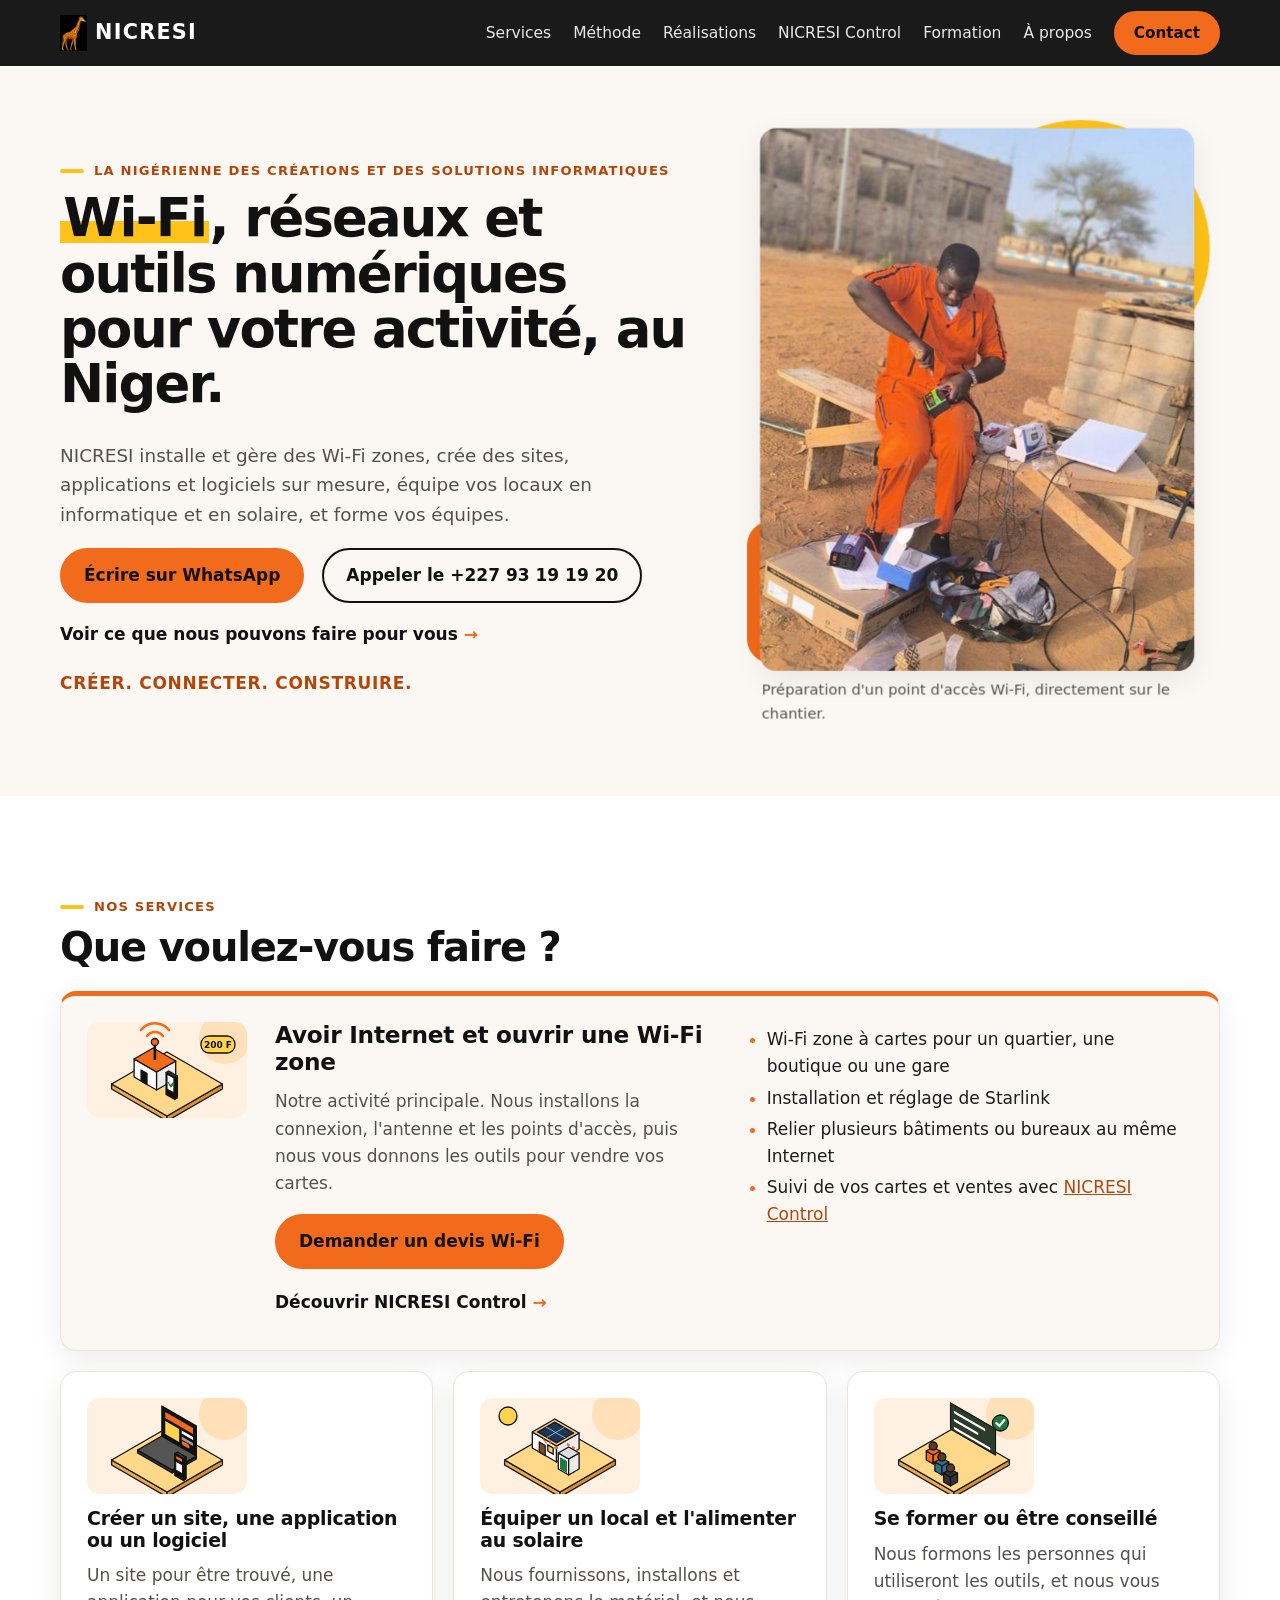
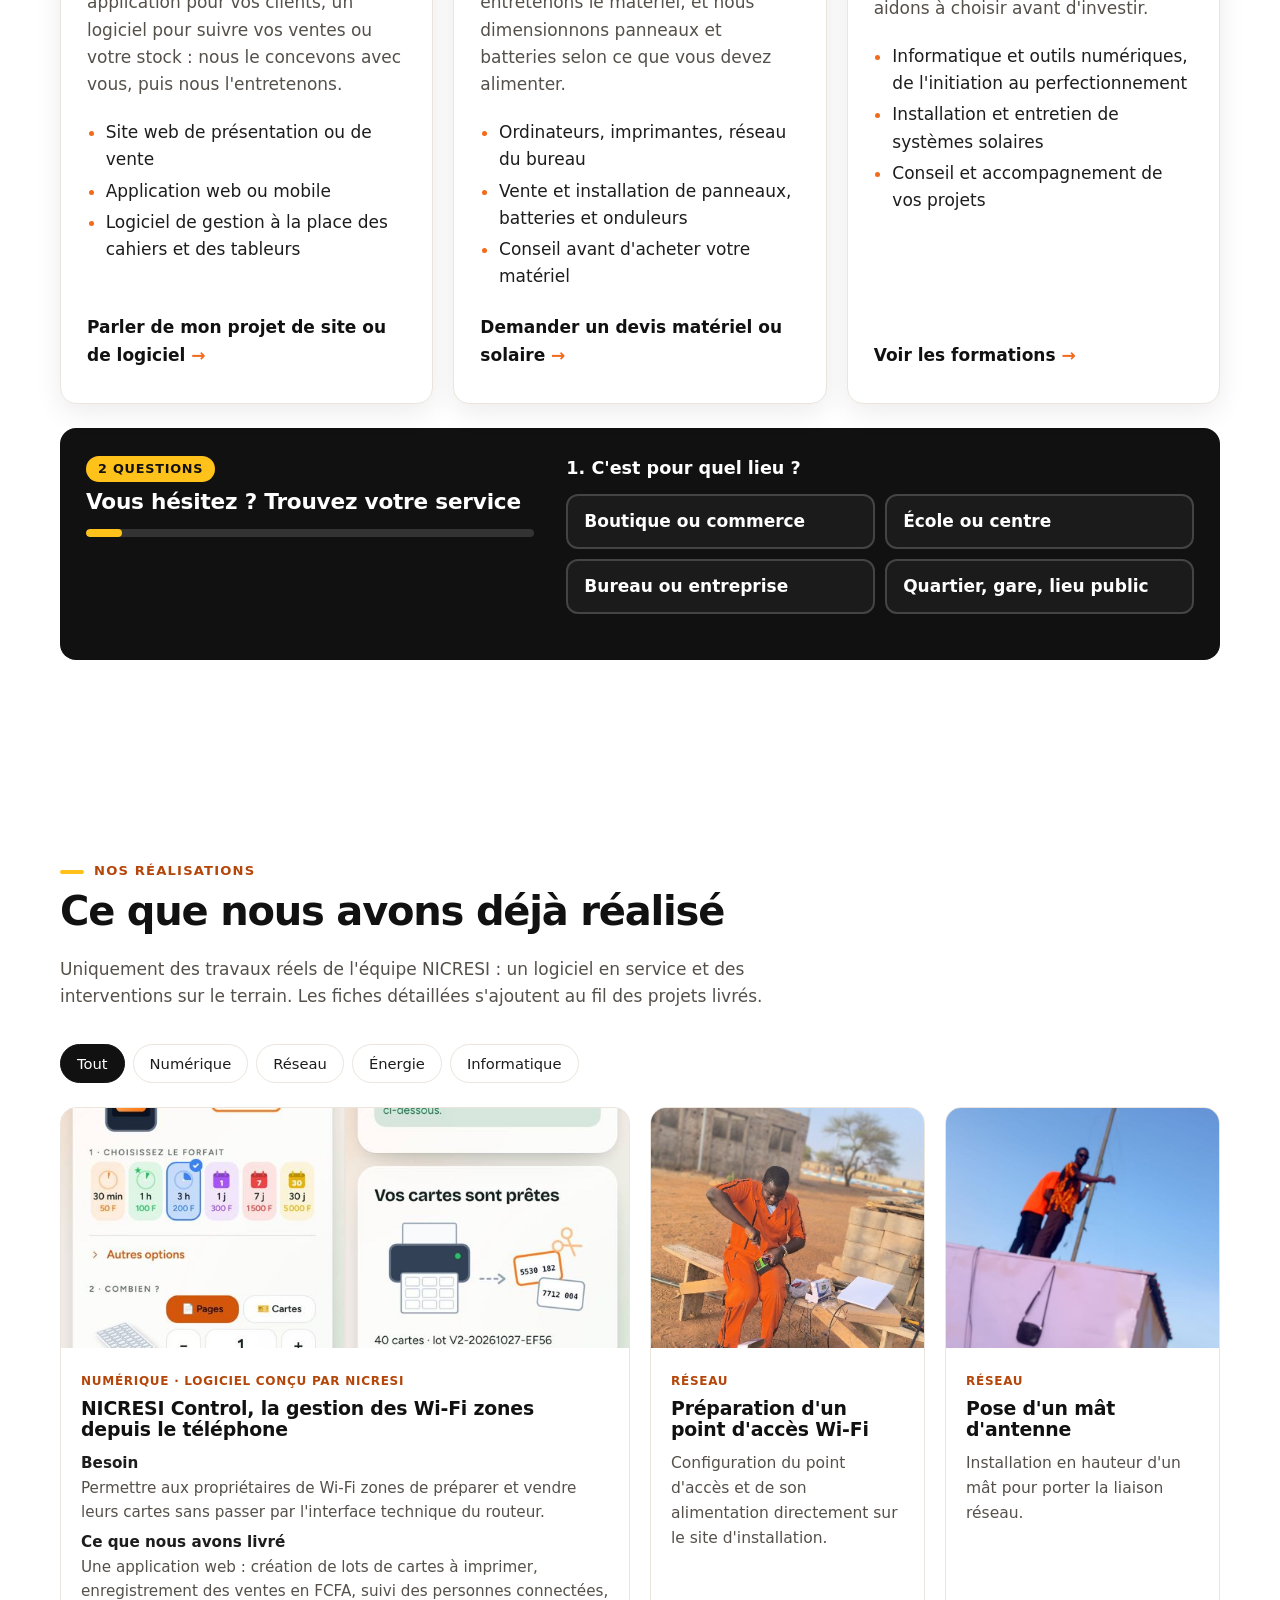
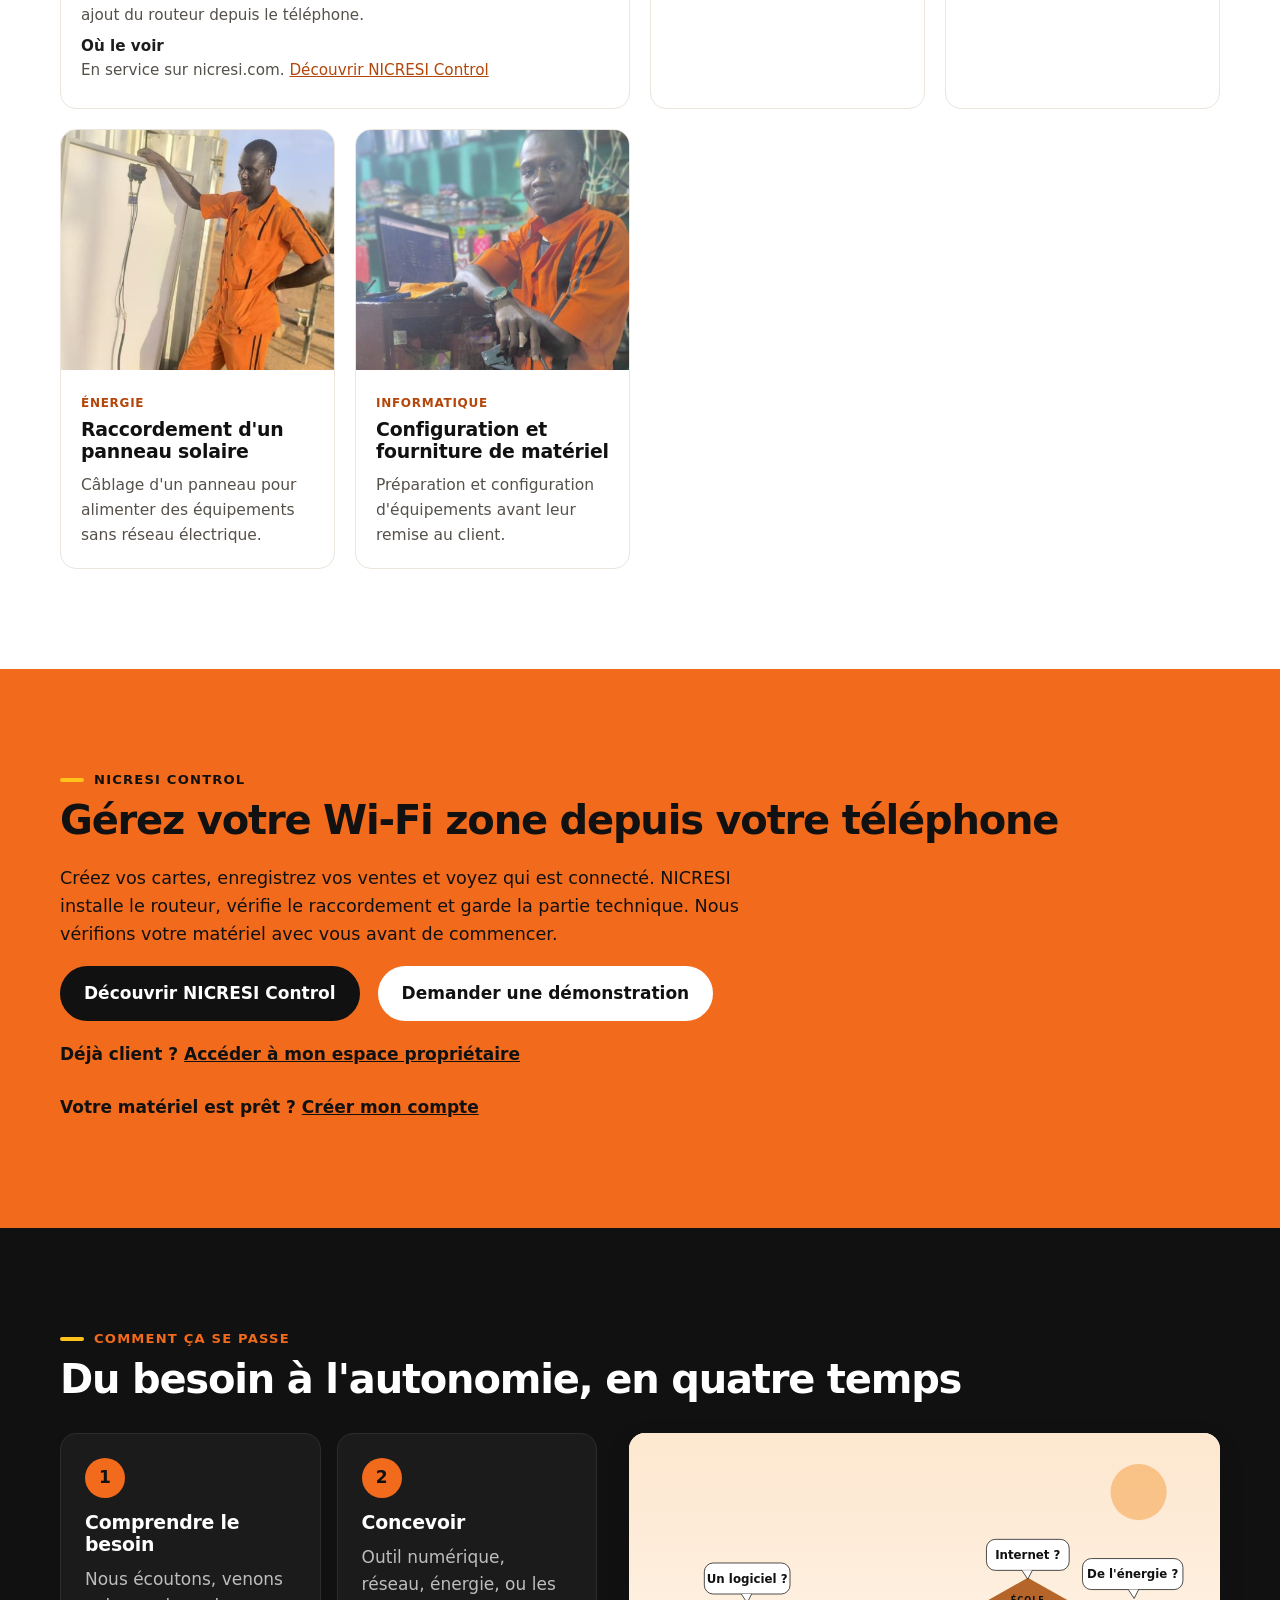
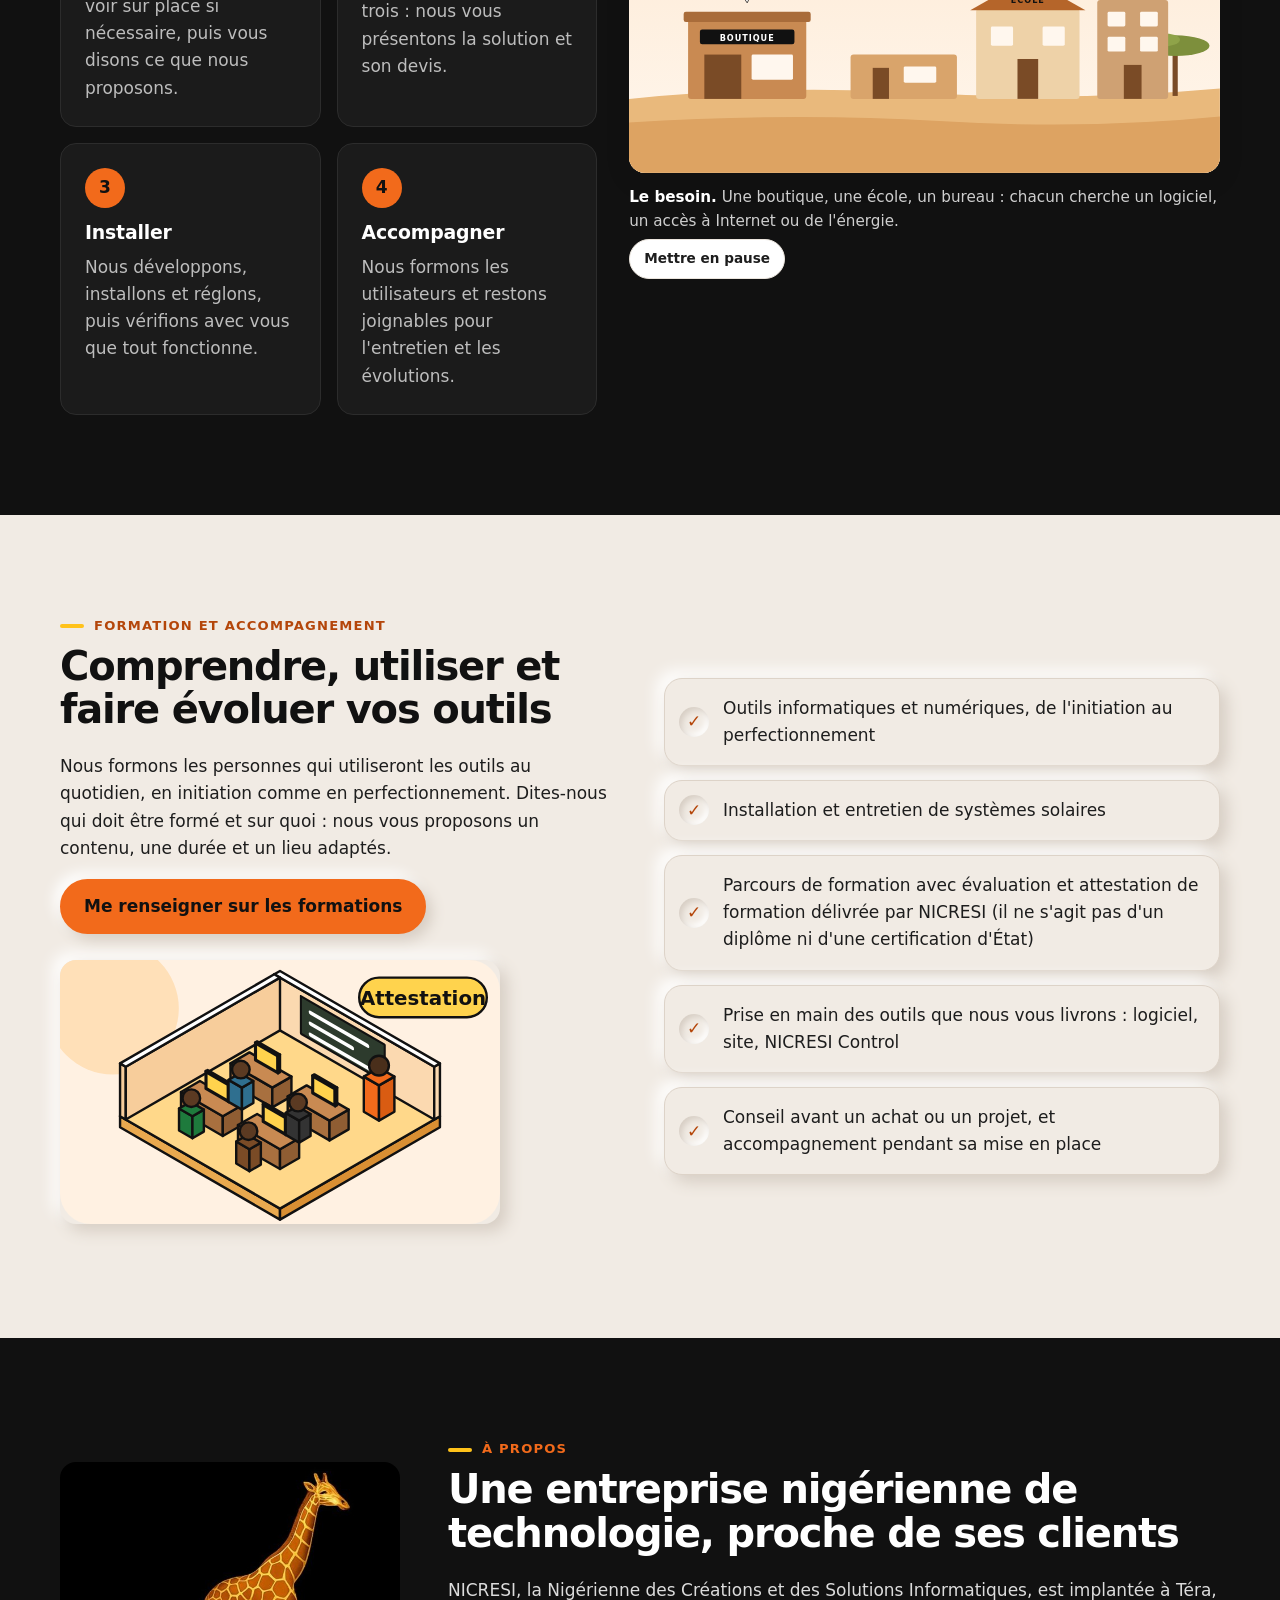
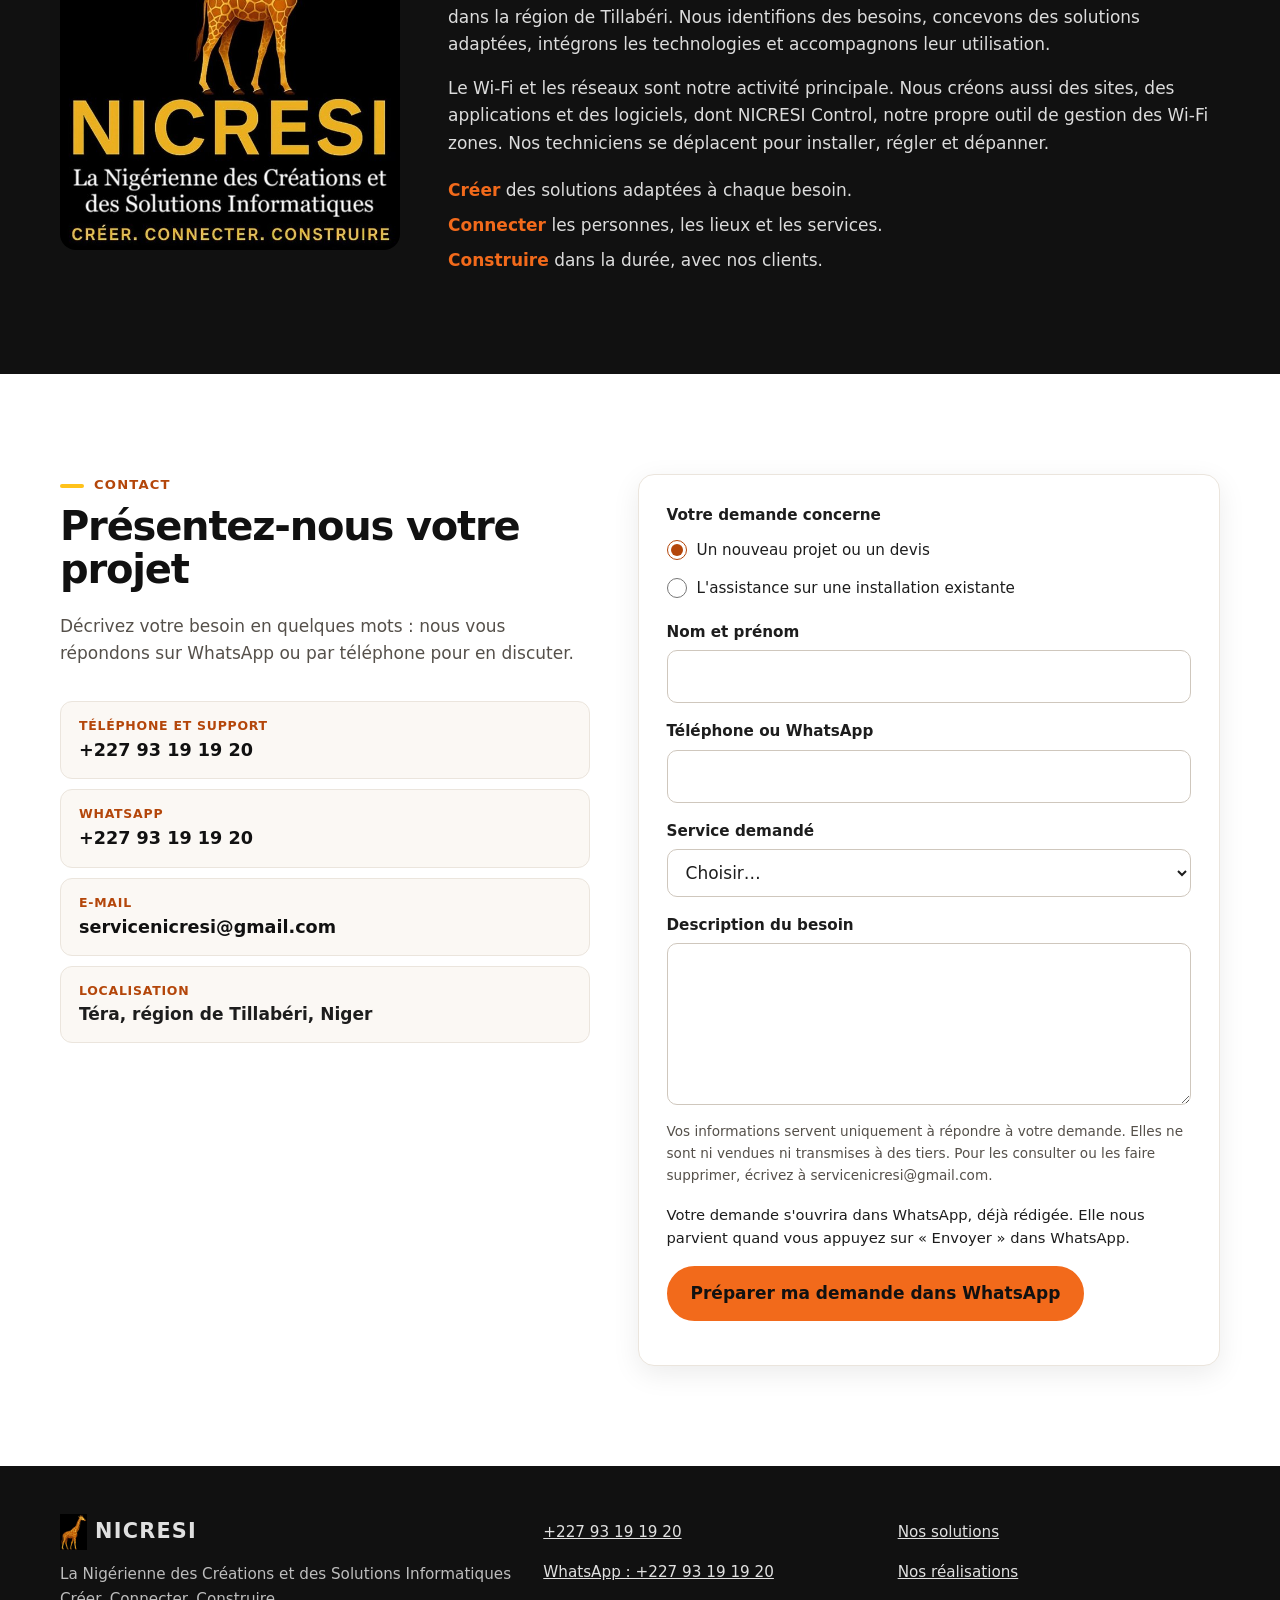
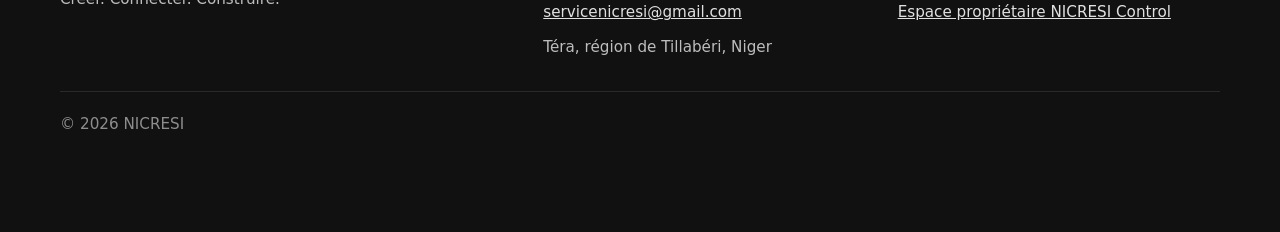
==== commit 0df1c126: "Les neuf tendances : 3D légère sur l'accueil, néomorphisme et illustration isométrique dans Formatio" ====
--- a/public/index.html
+++ b/public/index.html
@@ -86,7 +86,7 @@
           <p class="accueil__suite"><a class="lien-fleche" href="#solutions">Voir ce que nous pouvons faire pour vous</a></p>
           <p class="signature">Créer. Connecter. Construire.</p>
         </div>
-        <figure class="accueil__photo">
+        <figure class="accueil__photo relief">
           <img src="img/photos/technicien-terrain.jpg" alt="Un technicien NICRESI en tenue orange, assis sur un banc, prépare un point d'accès Wi-Fi sur un chantier" width="560" height="700" fetchpriority="high">
           <figcaption>Préparation d'un point d'accès Wi-Fi, directement sur le chantier.</figcaption>
         </figure>
@@ -503,15 +503,18 @@
 
 
     <!-- 6. Formation et accompagnement -->
-    <section id="formation" class="section">
+    <section id="formation" class="section section--douce">
       <div class="conteneur deux-colonnes">
         <div>
           <p class="surtitre">Formation et accompagnement</p>
           <h2>Comprendre, utiliser et faire évoluer vos outils</h2>
           <p>Nous formons les personnes qui utiliseront les outils au quotidien, en initiation comme en perfectionnement. Dites-nous qui doit être formé et sur quoi : nous vous proposons un contenu, une durée et un lieu adaptés.</p>
           <a class="bouton" href="#contact" data-service="Formation et conseil">Me renseigner sur les formations</a>
-        </div>
-        <ul class="liste-coches">
+          <div class="mini illus" aria-hidden="true">
+            <svg class="illus__svg" viewBox="0 0 200 120" width="400" height="240" focusable="false"><rect width="200" height="120" rx="14" fill="#fff1e2"/><circle cx="24" cy="22" r="30" fill="#ffe0b8"/><g stroke="#111" stroke-width="1.1" stroke-linejoin="round"><polygon points="27.3,76.0 100.0,118.0 100.0,113.0 27.3,71.0" fill="#e9a94f"/><polygon points="172.7,76.0 100.0,118.0 100.0,113.0 172.7,71.0" fill="#d98f33"/><polygon points="100.0,29.0 172.7,71.0 100.0,113.0 27.3,71.0" fill="#ffd88a"/><polygon points="97.4,30.5 170.1,72.5 170.1,48.5 97.4,6.5" fill="#fbd9b0"/><polygon points="172.7,71.0 170.1,72.5 170.1,48.5 172.7,47.0" fill="#fbd9b0"/><polygon points="100.0,5.0 172.7,47.0 170.1,48.5 97.4,6.5" fill="#fff"/><polygon points="27.3,71.0 29.9,72.5 29.9,48.5 27.3,47.0" fill="#f7cd9b"/><polygon points="100.0,32.0 29.9,72.5 29.9,48.5 100.0,8.0" fill="#f7cd9b"/><polygon points="97.4,6.5 100.0,8.0 29.9,48.5 27.3,47.0" fill="#fff"/><rect x="0" y="0" width="44" height="17" transform="matrix(0.866,0.5,0,1,109.5,16.5)" fill="#2d3b2d"/><g transform="matrix(0.866,0.5,0,1,109.5,16.5)"><path class="a1 trait" d="M5 5 H35"  stroke="#fff" stroke-width="1.8" stroke-linecap="round"/></g><g transform="matrix(0.866,0.5,0,1,109.5,16.5)"><path class="a1 trait" d="M5 10 H27"  stroke="#fff" stroke-width="1.8" stroke-linecap="round"/></g><g transform="matrix(0.866,0.5,0,1,109.5,16.5)"><path class="a1 trait" d="M5 15 H39"  stroke="#fff" stroke-width="1.8" stroke-linecap="round"/></g><g class="a4"><polygon points="138.1,69.0 145.0,73.0 145.0,57.0 138.1,53.0" fill="#f26a1b"/><polygon points="152.0,69.0 145.0,73.0 145.0,57.0 152.0,53.0" fill="#d95c12"/><polygon points="145.0,49.0 152.0,53.0 145.0,57.0 138.1,53.0" fill="#f26a1b"/><circle cx="145.0" cy="48.0" r="4.5" fill="#4a2f1b"/></g><polygon points="77.5,56.0 96.5,67.0 96.5,58.0 77.5,47.0" fill="#a8703f"/><polygon points="105.2,62.0 96.5,67.0 96.5,58.0 105.2,53.0" fill="#8f5d33"/><polygon points="86.1,42.0 105.2,53.0 96.5,58.0 77.5,47.0" fill="#c98a52"/><polygon points="103.5,71.0 122.5,82.0 122.5,73.0 103.5,62.0" fill="#a8703f"/><polygon points="131.2,77.0 122.5,82.0 122.5,73.0 131.2,68.0" fill="#8f5d33"/><polygon points="112.1,57.0 131.2,68.0 122.5,73.0 103.5,62.0" fill="#c98a52"/><polygon points="55.0,69.0 74.0,80.0 74.0,71.0 55.0,60.0" fill="#a8703f"/><polygon points="82.7,75.0 74.0,80.0 74.0,71.0 82.7,66.0" fill="#8f5d33"/><polygon points="63.6,55.0 82.7,66.0 74.0,71.0 55.0,60.0" fill="#c98a52"/><polygon points="80.9,84.0 100.0,95.0 100.0,86.0 80.9,75.0" fill="#a8703f"/><polygon points="108.7,90.0 100.0,95.0 100.0,86.0 108.7,81.0" fill="#8f5d33"/><polygon points="89.6,70.0 108.7,81.0 100.0,86.0 80.9,75.0" fill="#c98a52"/><g class="a2"><polygon points="88.7,45.5 99.1,51.5 99.1,43.5 88.7,37.5" fill="#111"/><polygon points="100.0,51.0 99.1,51.5 99.1,43.5 100.0,43.0" fill="#111"/><polygon points="89.6,37.0 100.0,43.0 99.1,43.5 88.7,37.5" fill="#111"/><rect x="1" y="1" width="10" height="6" transform="matrix(0.866,0.5,0,1,88.7,37.5)" fill="#ffd34d" stroke="none"/><polygon points="114.7,60.5 125.1,66.5 125.1,58.5 114.7,52.5" fill="#111"/><polygon points="126.0,66.0 125.1,66.5 125.1,58.5 126.0,58.0" fill="#111"/><polygon points="115.6,52.0 126.0,58.0 125.1,58.5 114.7,52.5" fill="#111"/><rect x="1" y="1" width="10" height="6" transform="matrix(0.866,0.5,0,1,114.7,52.5)" fill="#ffd34d" stroke="none"/><polygon points="66.2,58.5 76.6,64.5 76.6,56.5 66.2,50.5" fill="#111"/><polygon points="77.5,64.0 76.6,64.5 76.6,56.5 77.5,56.0" fill="#111"/><polygon points="67.1,50.0 77.5,56.0 76.6,56.5 66.2,50.5" fill="#111"/><rect x="1" y="1" width="10" height="6" transform="matrix(0.866,0.5,0,1,66.2,50.5)" fill="#ffd34d" stroke="none"/><polygon points="92.2,73.5 102.6,79.5 102.6,71.5 92.2,65.5" fill="#111"/><polygon points="103.5,79.0 102.6,79.5 102.6,71.5 103.5,71.0" fill="#111"/><polygon points="93.1,65.0 103.5,71.0 102.6,71.5 92.2,65.5" fill="#111"/><rect x="1" y="1" width="10" height="6" transform="matrix(0.866,0.5,0,1,92.2,65.5)" fill="#ffd34d" stroke="none"/></g><g class="a3"><polygon points="76.6,64.5 82.7,68.0 82.7,58.0 76.6,54.5" fill="#2f6f8f"/><polygon points="87.9,65.0 82.7,68.0 82.7,58.0 87.9,55.0" fill="#2f6f8f"/><polygon points="81.8,51.5 87.9,55.0 82.7,58.0 76.6,54.5" fill="#2f6f8f"/><circle cx="82.2" cy="49.8" r="4" fill="#5b3a22"/><polygon points="102.6,79.5 108.7,83.0 108.7,73.0 102.6,69.5" fill="#333"/><polygon points="113.9,80.0 108.7,83.0 108.7,73.0 113.9,70.0" fill="#333"/><polygon points="107.8,66.5 113.9,70.0 108.7,73.0 102.6,69.5" fill="#333"/><circle cx="108.2" cy="64.8" r="4" fill="#5b3a22"/><polygon points="54.1,77.5 60.2,81.0 60.2,71.0 54.1,67.5" fill="#1e7a3c"/><polygon points="65.4,78.0 60.2,81.0 60.2,71.0 65.4,68.0" fill="#1e7a3c"/><polygon points="59.3,64.5 65.4,68.0 60.2,71.0 54.1,67.5" fill="#1e7a3c"/><circle cx="59.7" cy="62.8" r="4" fill="#5b3a22"/><polygon points="80.1,92.5 86.1,96.0 86.1,86.0 80.1,82.5" fill="#7a4b26"/><polygon points="91.3,93.0 86.1,96.0 86.1,86.0 91.3,83.0" fill="#7a4b26"/><polygon points="85.3,79.5 91.3,83.0 86.1,86.0 80.1,82.5" fill="#7a4b26"/><circle cx="85.7" cy="77.8" r="4" fill="#5b3a22"/></g><g class="a5"><rect x="136" y="8" width="58" height="18" rx="9" fill="#ffd34d"/><text x="165" y="20.5" text-anchor="middle" class="mini__texte" stroke="none">Attestation</text></g></g></svg>
+          </div>
+        </div>
+        <ul class="liste-douce">
           <li>Outils informatiques et numériques, de l'initiation au perfectionnement</li>
           <li>Installation et entretien de systèmes solaires</li>
           <li>Parcours de formation avec évaluation et attestation de formation délivrée par NICRESI (il ne s'agit pas d'un diplôme ni d'une certification d'État)</li>
--- a/public/css/style.css
+++ b/public/css/style.css
@@ -264,6 +264,31 @@
 .quiz .lien-fleche { color: var(--blanc); }
 .quiz__recommencer { margin-top: 12px; padding: 8px 14px; font-size: .9rem; border-radius: 999px; }
 @media (prefers-reduced-motion: reduce) { .quiz__progression span { transition: none; } }
+
+/* 3D légère : la photo de l'accueil et ses formes sont posées à des profondeurs différentes
+   et s'inclinent selon la souris (ordinateur) ou le défilement (téléphone). Aucune image ni bibliothèque en plus. */
+.relief { perspective: 900px; }
+.relief.relief--actif { transform-style: preserve-3d; transform: rotateX(var(--rx, 0deg)) rotateY(var(--ry, 0deg)); transition: transform .25s ease-out; }
+.relief.relief--actif img { transform: translateZ(30px); }
+.relief.relief--actif::before { transform: translateZ(-12px); }
+.relief.relief--actif::after { transform: translateZ(-8px); }
+.relief.relief--actif figcaption { transform: translateZ(20px); }
+
+/* Néomorphisme, section Formation : surfaces douces en relief, avec un bord fin pour rester lisibles. */
+.section--douce { background: #f1ebe4; }
+.liste-douce { list-style: none; padding: 0; margin: 0; display: grid; gap: 14px; }
+.liste-douce li {
+  position: relative; padding: 16px 18px 16px 58px; border-radius: 18px; background: #f1ebe4; color: var(--texte);
+  border: 1px solid #ddd3c8; box-shadow: 7px 7px 16px #d6cdc3, -7px -7px 16px #ffffff;
+}
+.liste-douce li::before {
+  content: "✓"; position: absolute; left: 14px; top: 50%; transform: translateY(-50%);
+  width: 30px; height: 30px; border-radius: 50%; display: grid; place-items: center; font-weight: 900; color: var(--orange-fonce);
+  background: #f1ebe4; box-shadow: inset 3px 3px 6px #d6cdc3, inset -3px -3px 6px #ffffff;
+}
+.section--douce .bouton { box-shadow: 6px 6px 14px #d6cdc3, -6px -6px 14px #ffffff; }
+.illus { margin-top: 26px; }
+.illus__svg { display: block; width: 100%; max-width: 440px; height: auto; border-radius: 16px; box-shadow: 7px 7px 16px #d6cdc3, -7px -7px 16px #ffffff; }
 
 /* Méthode, avec la scène animée à côté */
 .methode-grille { display: grid; grid-template-columns: 1fr 1.1fr; gap: 32px; align-items: start; margin-top: 32px; }
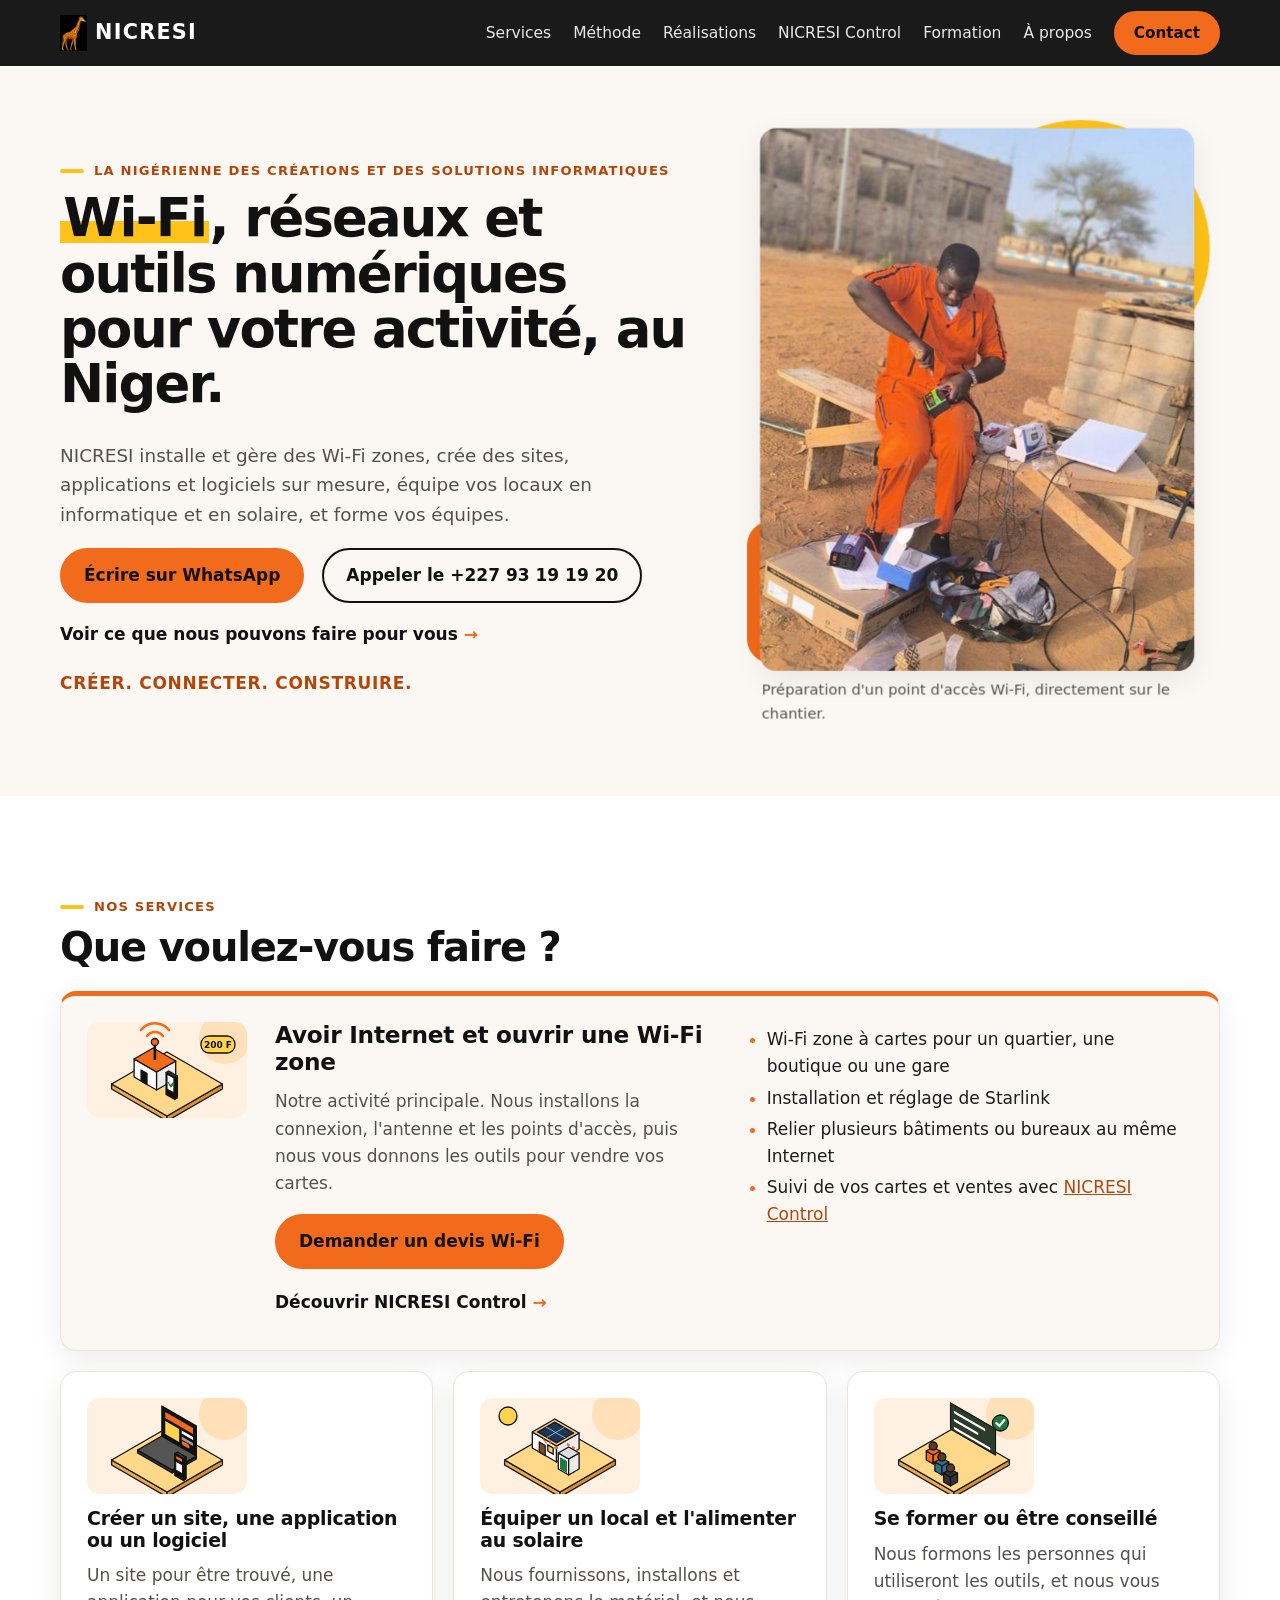
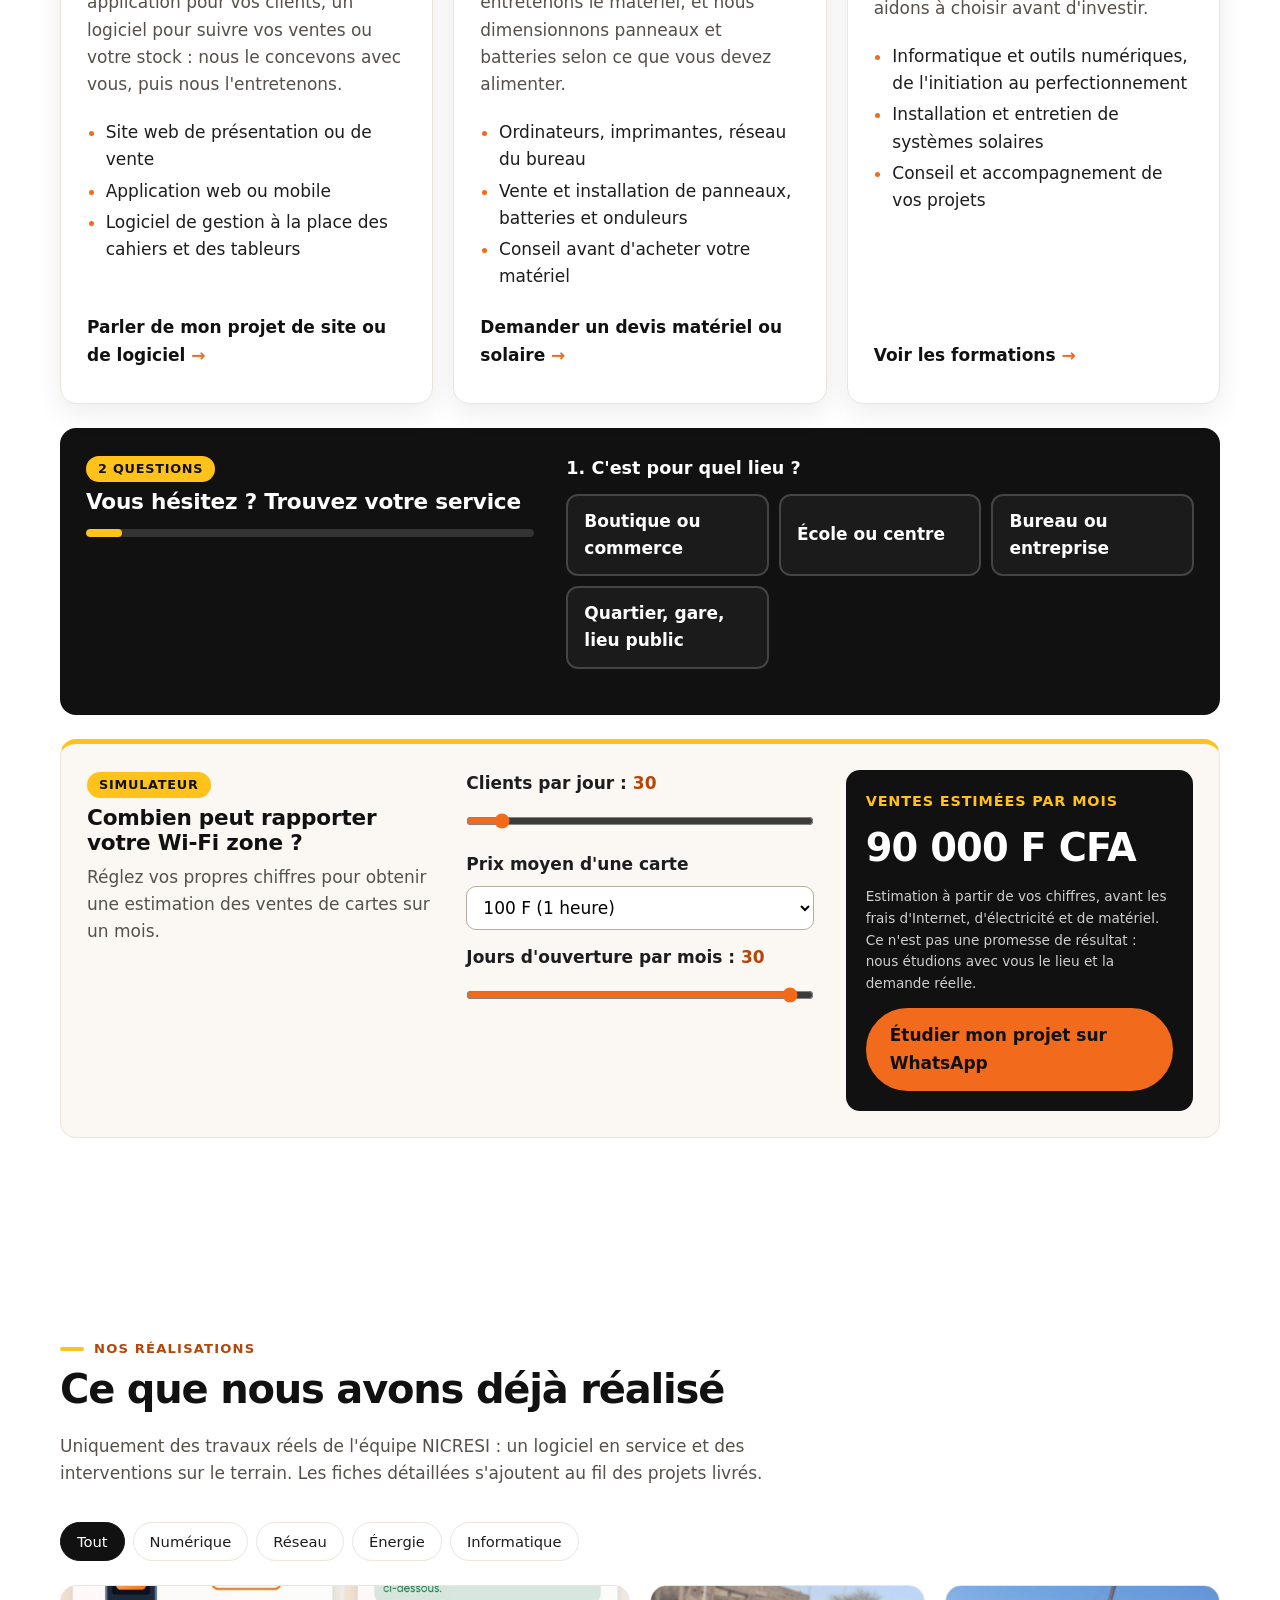
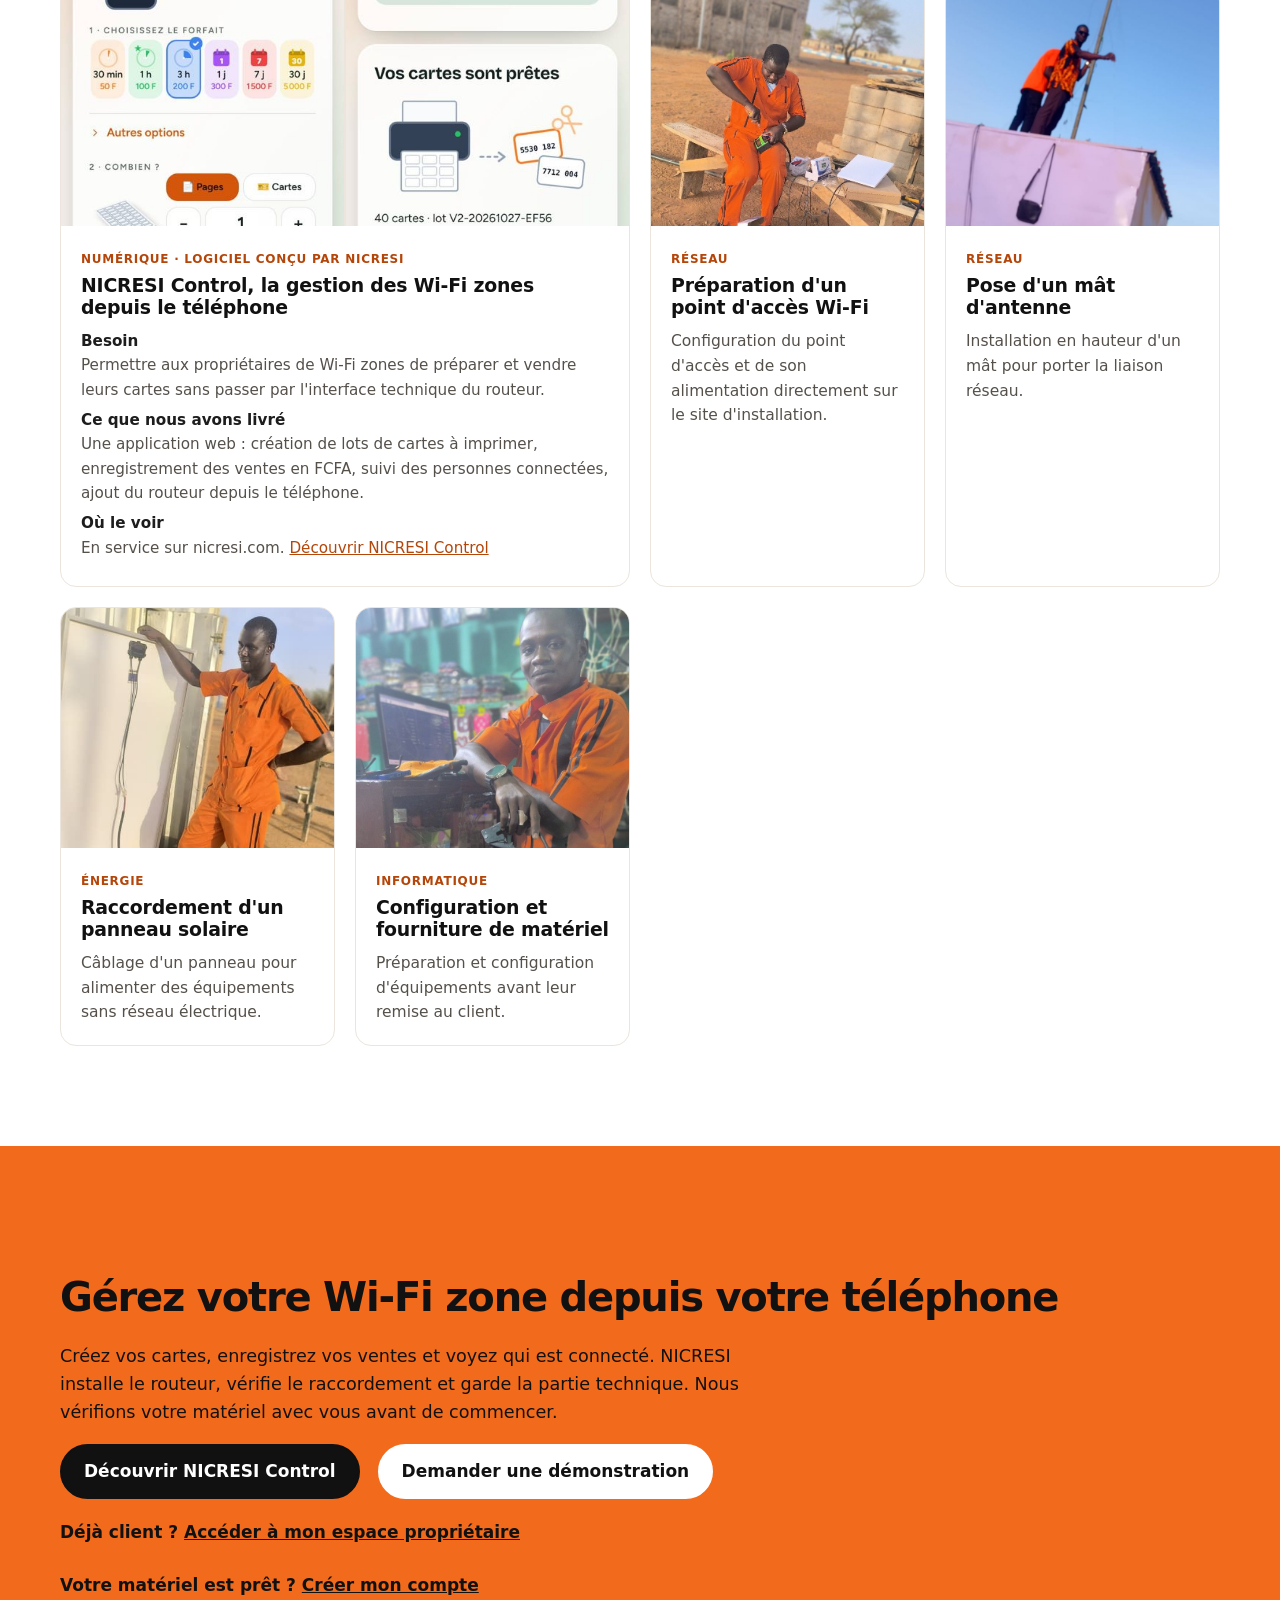
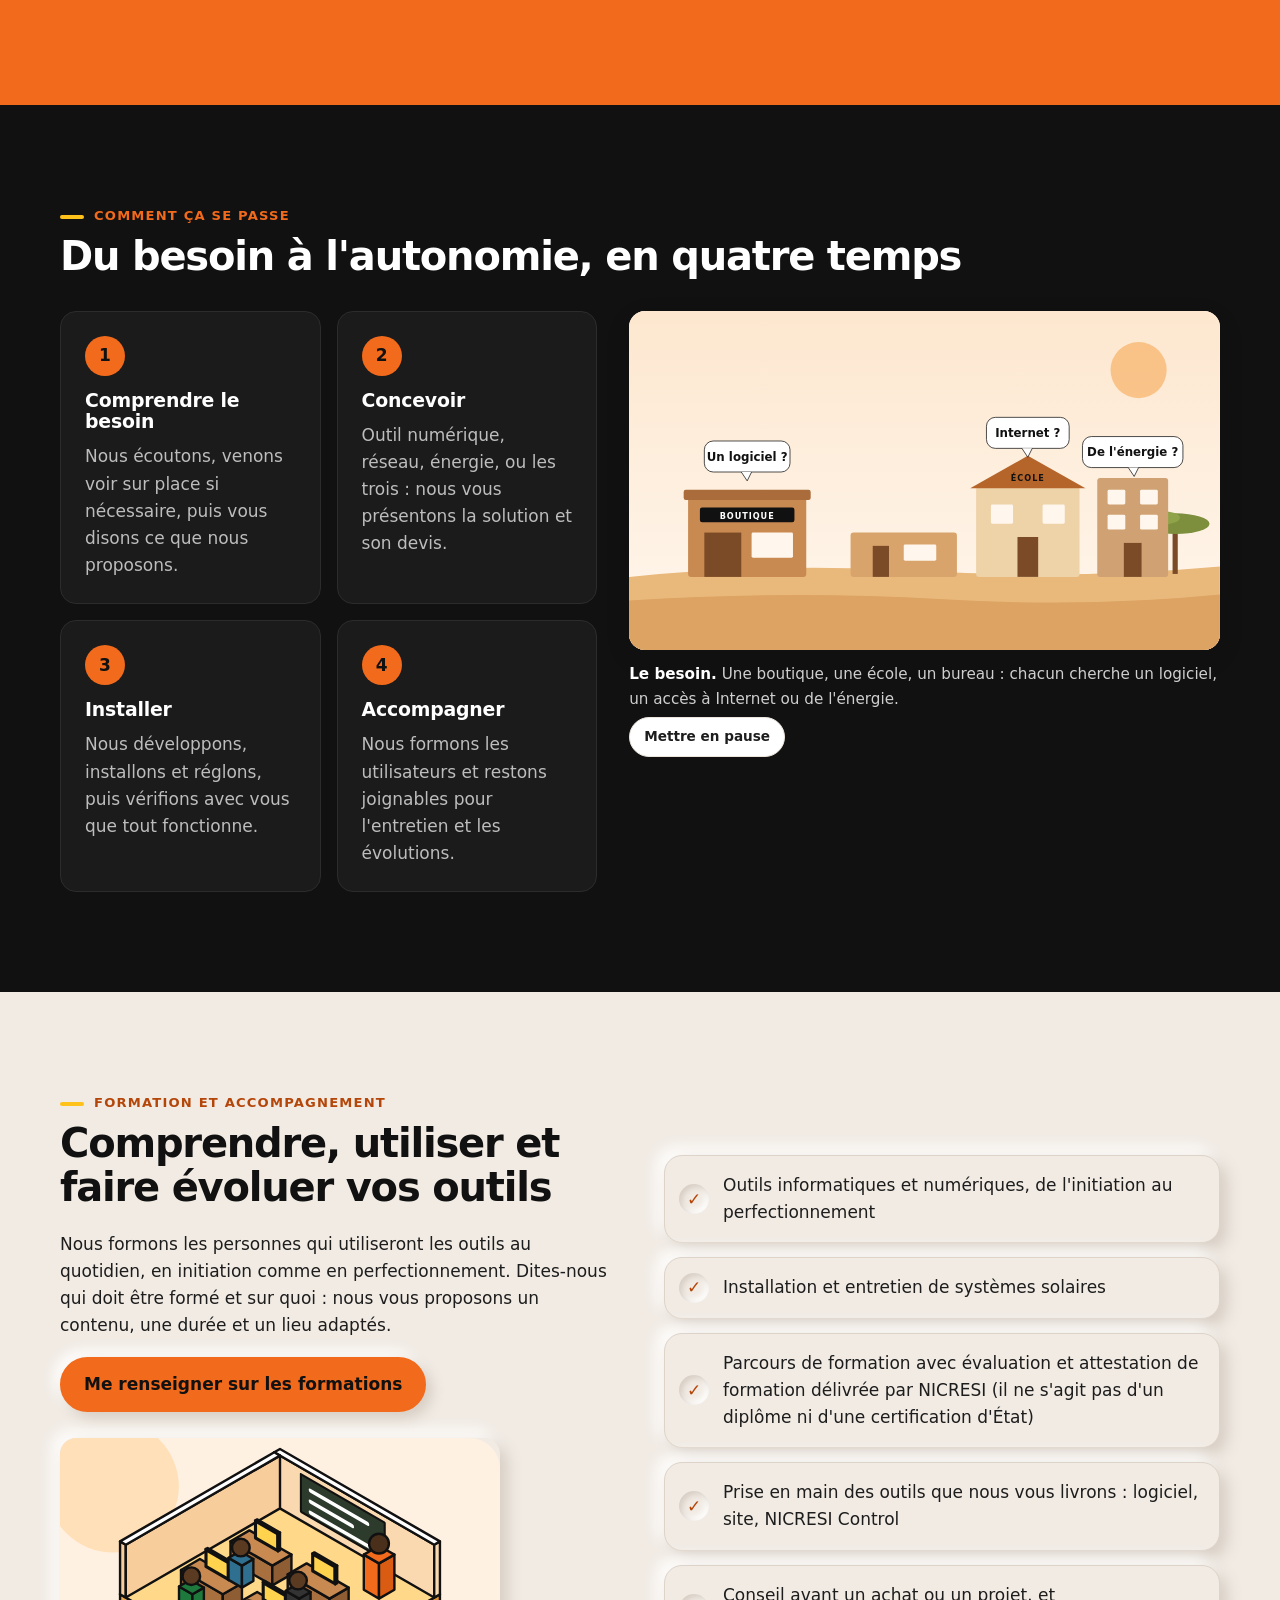
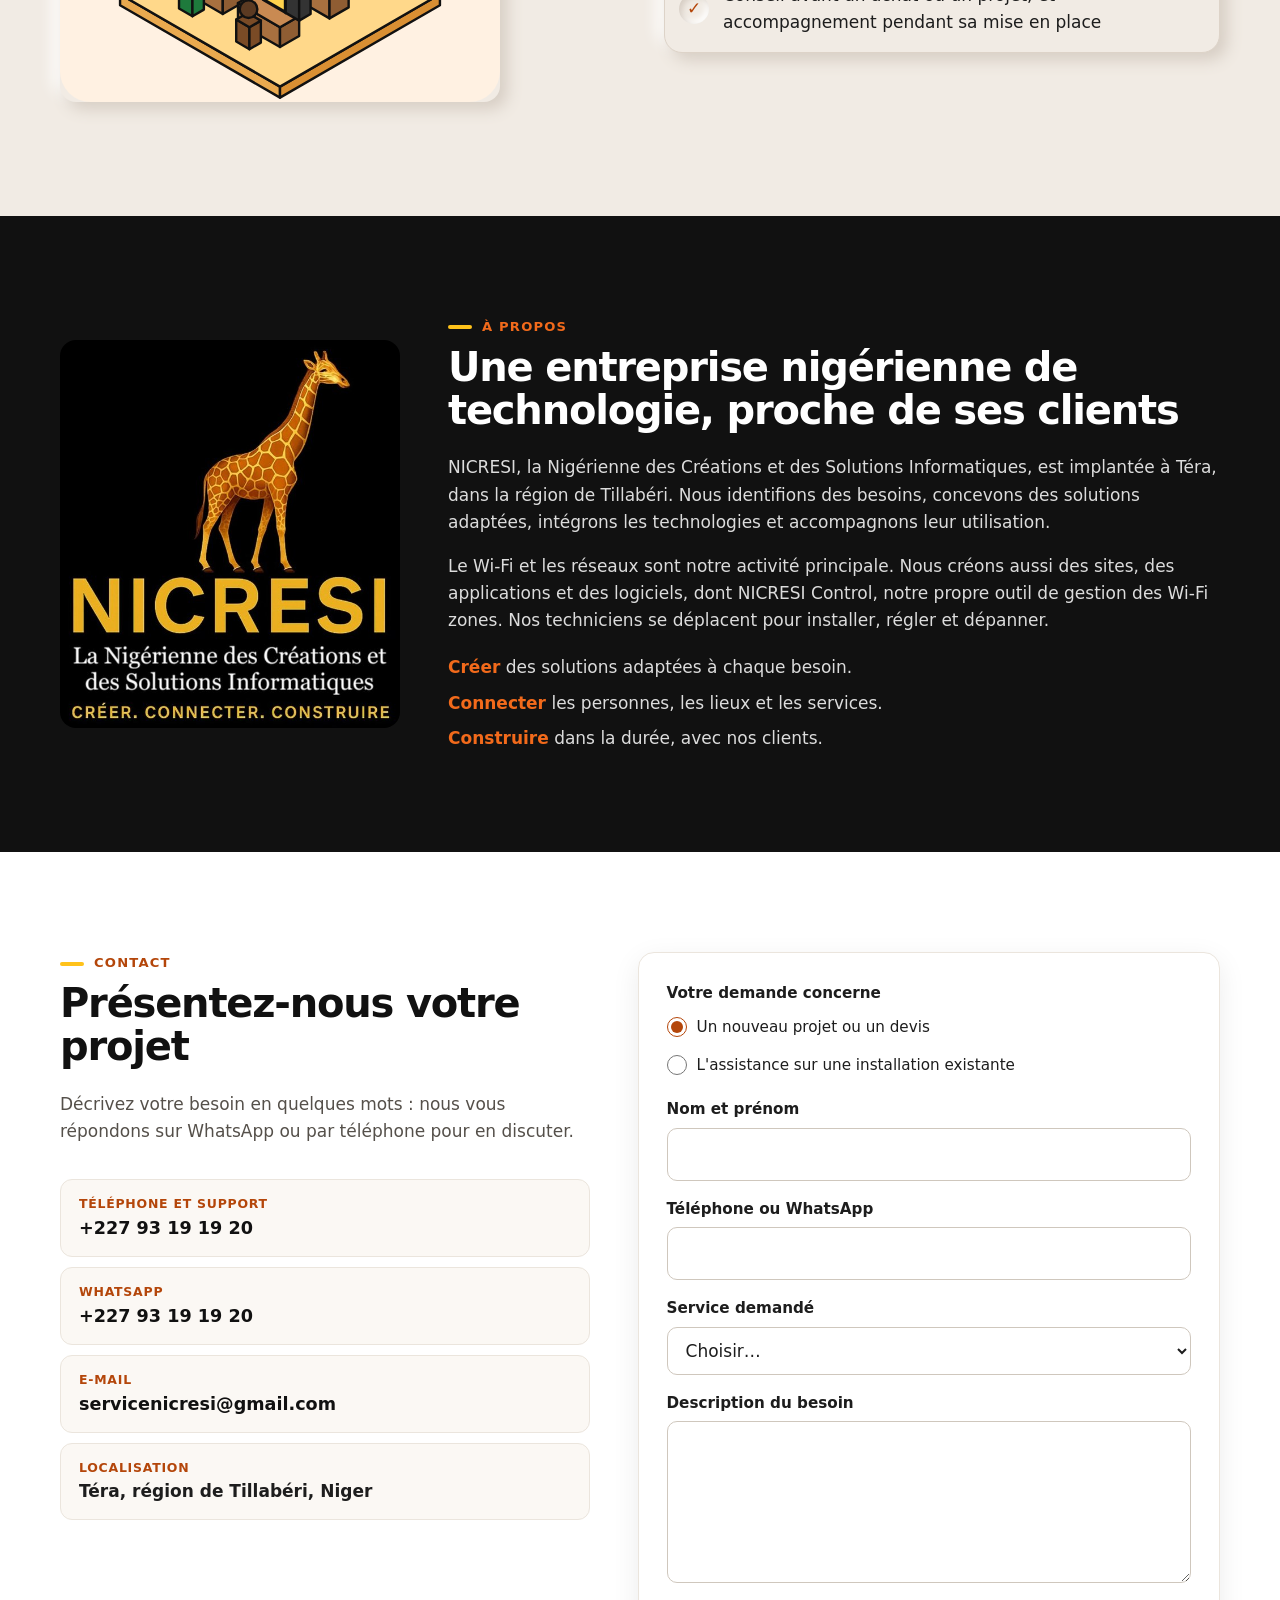
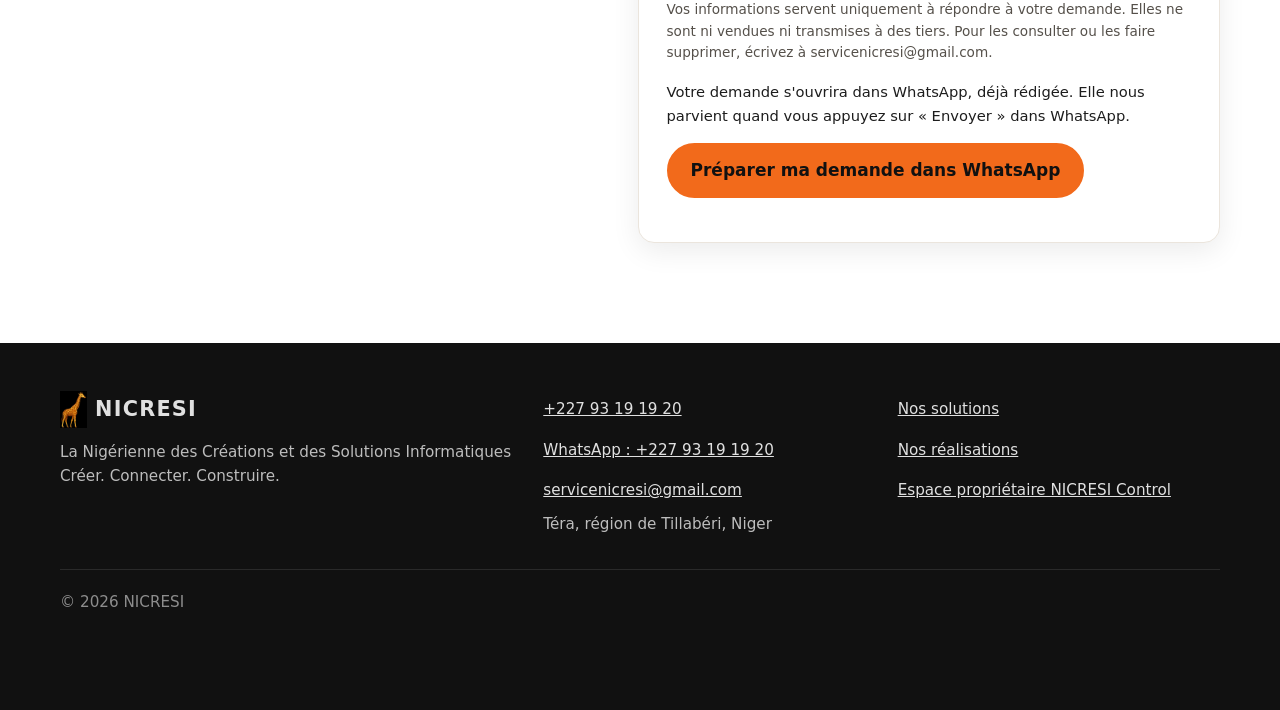
==== commit d4d401d4: "Simulateur « Combien peut rapporter votre Wi-Fi zone ? » avec demande WhatsApp préremplie Co-Authore" ====
--- a/public/index.html
+++ b/public/index.html
@@ -195,6 +195,35 @@
             <button type="button" class="quiz__recommencer">Recommencer</button>
           </div>
         </div>
+
+        <!-- Simulateur de recettes d'une Wi-Fi zone : estimation à partir des chiffres saisis par le visiteur,
+             sans promesse de résultat. Prix proposés = exemples de forfaits de NICRESI Control. Masqué sans JavaScript. -->
+        <form class="simulateur" id="simulateur" hidden onsubmit="return false">
+          <div class="simulateur__texte">
+            <p class="quiz__badge">Simulateur</p>
+            <h3>Combien peut rapporter votre Wi-Fi zone ?</h3>
+            <p>Réglez vos propres chiffres pour obtenir une estimation des ventes de cartes sur un mois.</p>
+          </div>
+          <div class="simulateur__reglages">
+            <label for="sim-clients">Clients par jour : <strong data-valeur="clients">30</strong></label>
+            <input type="range" id="sim-clients" min="5" max="300" step="5" value="30">
+            <label for="sim-prix">Prix moyen d'une carte</label>
+            <select id="sim-prix">
+              <option value="50">50 F (30 minutes)</option>
+              <option value="100" selected>100 F (1 heure)</option>
+              <option value="200">200 F (3 heures)</option>
+              <option value="300">300 F (1 jour)</option>
+            </select>
+            <label for="sim-jours">Jours d'ouverture par mois : <strong data-valeur="jours">30</strong></label>
+            <input type="range" id="sim-jours" min="10" max="31" step="1" value="30">
+          </div>
+          <div class="simulateur__resultat">
+            <p class="simulateur__libelle">Ventes estimées par mois</p>
+            <output class="simulateur__montant" for="sim-clients sim-prix sim-jours" aria-live="polite">90 000 F CFA</output>
+            <p class="simulateur__note">Estimation à partir de vos chiffres, avant les frais d'Internet, d'électricité et de matériel. Ce n'est pas une promesse de résultat : nous étudions avec vous le lieu et la demande réelle.</p>
+            <a class="bouton" data-action="sim-whatsapp" href="https://wa.me/22793191920">Étudier mon projet sur WhatsApp</a>
+          </div>
+        </form>
       </div>
     </section>
 
--- a/public/css/style.css
+++ b/public/css/style.css
@@ -35,6 +35,10 @@
 img { display: block; max-width: 100%; height: auto; }
 a { color: var(--orange-fonce); }
 h1, h2, h3 { line-height: 1.15; margin: 0 0 0.55em; color: var(--noir); }
+/* Aucun mot long ni grille ne doit déborder, même avec une grande taille de texte sur le téléphone. */
+h1, h2, h3, p, li, button, a { overflow-wrap: break-word; }
+h1, h2, h3 { hyphens: auto; }
+.deux-colonnes > *, .portes-accueil > *, .quiz > *, .methode-grille > *, .accueil__grille > * { min-width: 0; }
 /* Typographie audacieuse : titres très gras et serrés. Police système, aucun fichier à télécharger. */
 h1, h2 { font-weight: 900; }
 h1 { font-size: clamp(2rem, 5vw, 3.2rem); letter-spacing: -0.035em; line-height: 1.05; }
@@ -241,7 +245,7 @@
 /* Petit jeu « Trouvez votre service » : deux questions, une barre de progression, une demande WhatsApp préremplie. */
 .quiz {
   margin-top: 24px; background: var(--noir); color: #e6e6e6; border-radius: var(--rayon); padding: 26px;
-  display: grid; grid-template-columns: 1fr 1.4fr; gap: 10px 32px; align-items: start;
+  display: grid; grid-template-columns: minmax(0, 1fr) minmax(0, 1.4fr); gap: 10px 32px; align-items: start;
 }
 .quiz__entete { grid-row: span 3; }
 .quiz__titre { color: var(--blanc); font-size: 1.35rem; margin: 8px 0 14px; }
@@ -253,7 +257,7 @@
 .quiz__progression { height: 8px; border-radius: 4px; background: #333; overflow: hidden; }
 .quiz__progression span { display: block; height: 100%; width: 8%; background: var(--or); border-radius: 4px; transition: width .4s ease; }
 .quiz__question { color: var(--blanc); font-weight: 800; font-size: 1.1rem; margin: 0 0 12px; outline: none; }
-.quiz__choix { display: grid; grid-template-columns: 1fr 1fr; gap: 10px; }
+.quiz__choix { display: grid; grid-template-columns: repeat(auto-fit, minmax(min(100%, 150px), 1fr)); gap: 10px; }
 .quiz__choix button, .quiz__recommencer {
   font: inherit; font-weight: 700; text-align: left; padding: 12px 16px; border-radius: 12px; cursor: pointer;
   border: 2px solid #444; background: #1b1b1b; color: var(--blanc); transition: background .15s, border-color .15s, color .15s;
@@ -289,6 +293,34 @@
 .section--douce .bouton { box-shadow: 6px 6px 14px #d6cdc3, -6px -6px 14px #ffffff; }
 .illus { margin-top: 26px; }
 .illus__svg { display: block; width: 100%; max-width: 440px; height: auto; border-radius: 16px; box-shadow: 7px 7px 16px #d6cdc3, -7px -7px 16px #ffffff; }
+
+/* Simulateur de recettes Wi-Fi zone */
+.simulateur {
+  margin-top: 24px; border-radius: var(--rayon); padding: 26px; background: var(--creme); border: 1px solid var(--bord);
+  border-top: 5px solid var(--or); display: grid; grid-template-columns: minmax(0, 1fr) minmax(0, 1fr) minmax(0, 1fr); gap: 18px 32px; align-items: start;
+}
+.simulateur h3 { font-size: 1.35rem; margin: 8px 0 8px; }
+.simulateur__texte p:last-child { color: var(--texte-doux); margin: 0; }
+.simulateur__reglages { display: grid; gap: 8px; }
+.simulateur__reglages label { font-weight: 700; }
+.simulateur__reglages strong { color: var(--orange-fonce); }
+.simulateur input[type=range] { width: 100%; accent-color: var(--orange); height: 32px; margin: 0 0 6px; }
+.simulateur select { font: inherit; padding: 10px 12px; border-radius: 10px; border: 1px solid #b9ada0; background: var(--blanc); margin-bottom: 6px; }
+.simulateur__resultat { background: var(--noir); color: #e6e6e6; border-radius: 14px; padding: 20px; }
+.simulateur__libelle { margin: 0; font-size: .9rem; text-transform: uppercase; letter-spacing: .06em; font-weight: 700; color: var(--or); }
+.simulateur__montant { display: block; font-size: clamp(1.8rem, 4vw, 2.4rem); font-weight: 900; color: var(--blanc); letter-spacing: -0.02em; margin: 4px 0 8px; }
+.simulateur__note { font-size: .85rem; color: #cfcfcf; }
+@media (max-width: 1020px) { .simulateur { grid-template-columns: minmax(0, 1fr) minmax(0, 1fr); } .simulateur__texte { grid-column: 1 / -1; } }
+@media (max-width: 640px) { .simulateur { grid-template-columns: minmax(0, 1fr); padding: 20px; } }
+
+/* Apparition au défilement (classes posées par site.js uniquement si les animations sont permises). */
+.apparait {
+  opacity: 0; transform: translate3d(0, 36px, 0);
+  transition: opacity .6s ease, transform .7s cubic-bezier(.2, .7, .2, 1); transition-delay: var(--delai, 0ms);
+}
+.apparait--gauche { transform: translate3d(-48px, 0, 0); }
+.apparait--au-dessus { transform: translate3d(0, -36px, 0); }
+.apparait.apparait--visible { opacity: 1; transform: none; }
 
 /* Méthode, avec la scène animée à côté */
 .methode-grille { display: grid; grid-template-columns: 1fr 1.1fr; gap: 32px; align-items: start; margin-top: 32px; }
@@ -309,7 +341,7 @@
   border: 1px solid var(--bord); background: var(--blanc); color: var(--texte);
 }
 .filtre.actif { background: var(--noir); border-color: var(--noir); color: var(--blanc); }
-.realisations { display: grid; grid-template-columns: repeat(4, 1fr); gap: 20px; }
+.realisations { display: grid; grid-template-columns: repeat(4, minmax(0, 1fr)); gap: 20px; }
 .realisation {
   background: var(--blanc); border: 1px solid var(--bord); border-radius: var(--rayon);
   overflow: hidden; display: flex; flex-direction: column;
@@ -438,7 +470,7 @@
   .portes-accueil { grid-template-columns: 1fr 1fr; }
   .porte-accueil--vedette { grid-template-columns: auto 1fr; }
   .porte-accueil--vedette ul { grid-column: 2; grid-row: auto; }
-  .realisations { grid-template-columns: repeat(2, 1fr); }
+  .realisations { grid-template-columns: repeat(2, minmax(0, 1fr)); }
   .apropos { grid-template-columns: 220px 1fr; gap: 32px; }
 }
 @media (max-width: 900px) {
@@ -456,7 +488,9 @@
 @media (max-width: 640px) {
   .portes-accueil, .methode { grid-template-columns: 1fr; }
   .accueil h1 { font-size: 1.95rem; }
-  .quiz { grid-template-columns: 1fr; padding: 22px; }
+  .quiz { grid-template-columns: minmax(0, 1fr); padding: 20px; }
+  .liste-douce li { padding: 14px 14px 14px 52px; }
+  .liste-douce li::before { left: 12px; }
   .quiz__entete { grid-row: auto; }
   .accueil__photo::before { right: -14px; top: -14px; }
   .accueil__photo::after { display: none; }
@@ -468,7 +502,8 @@
   .mini__svg { width: 120px; height: 72px; }
   .porte-accueil h3 { font-size: 1.12rem; }
   .porte-accueil--vedette h3 { font-size: 1.3rem; }
-  .realisations { grid-template-columns: 1fr 1fr; gap: 12px; }
+  .realisations { grid-template-columns: repeat(2, minmax(0, 1fr)); gap: 12px; }
+  .etiquette { max-width: 100%; overflow-wrap: anywhere; letter-spacing: .02em; }
   .realisation--large { grid-column: 1 / -1; }
   .realisation img { height: 150px; }
   .realisation--large .realisation__captures img { height: 220px; }
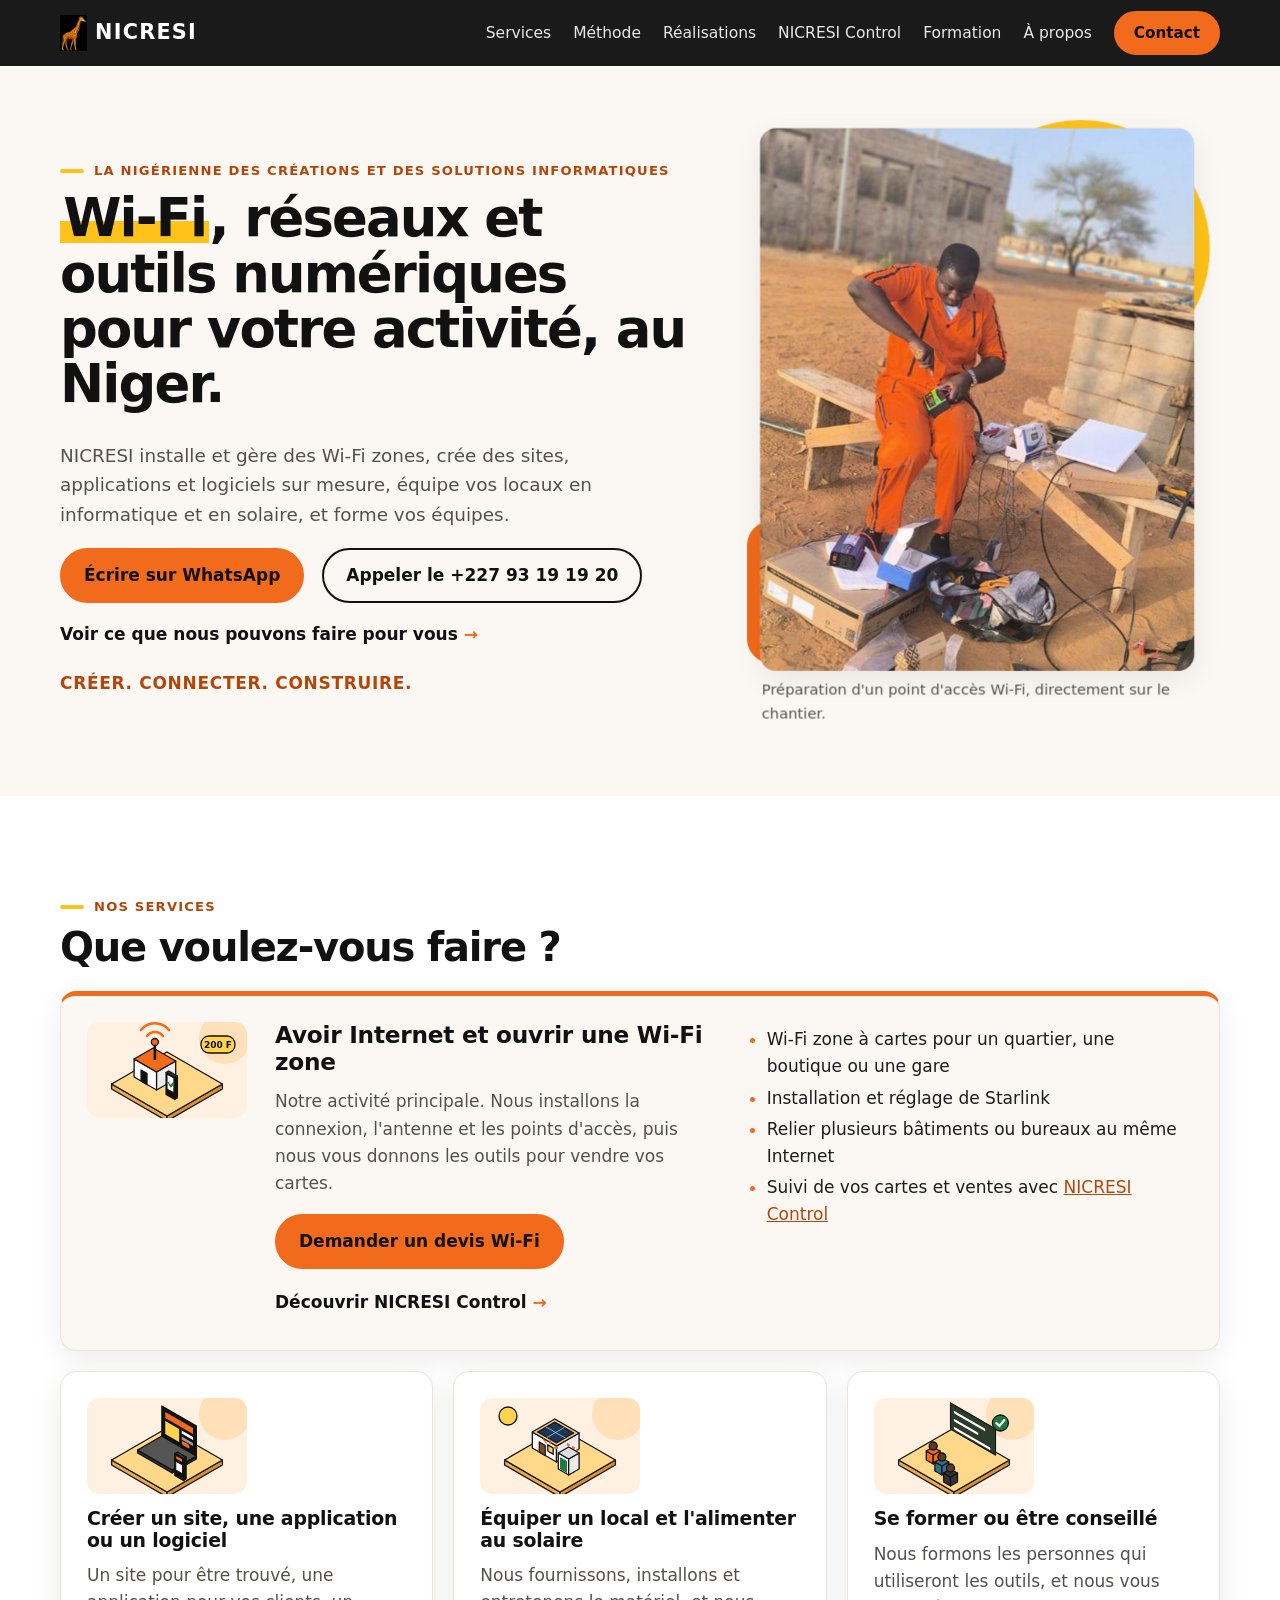
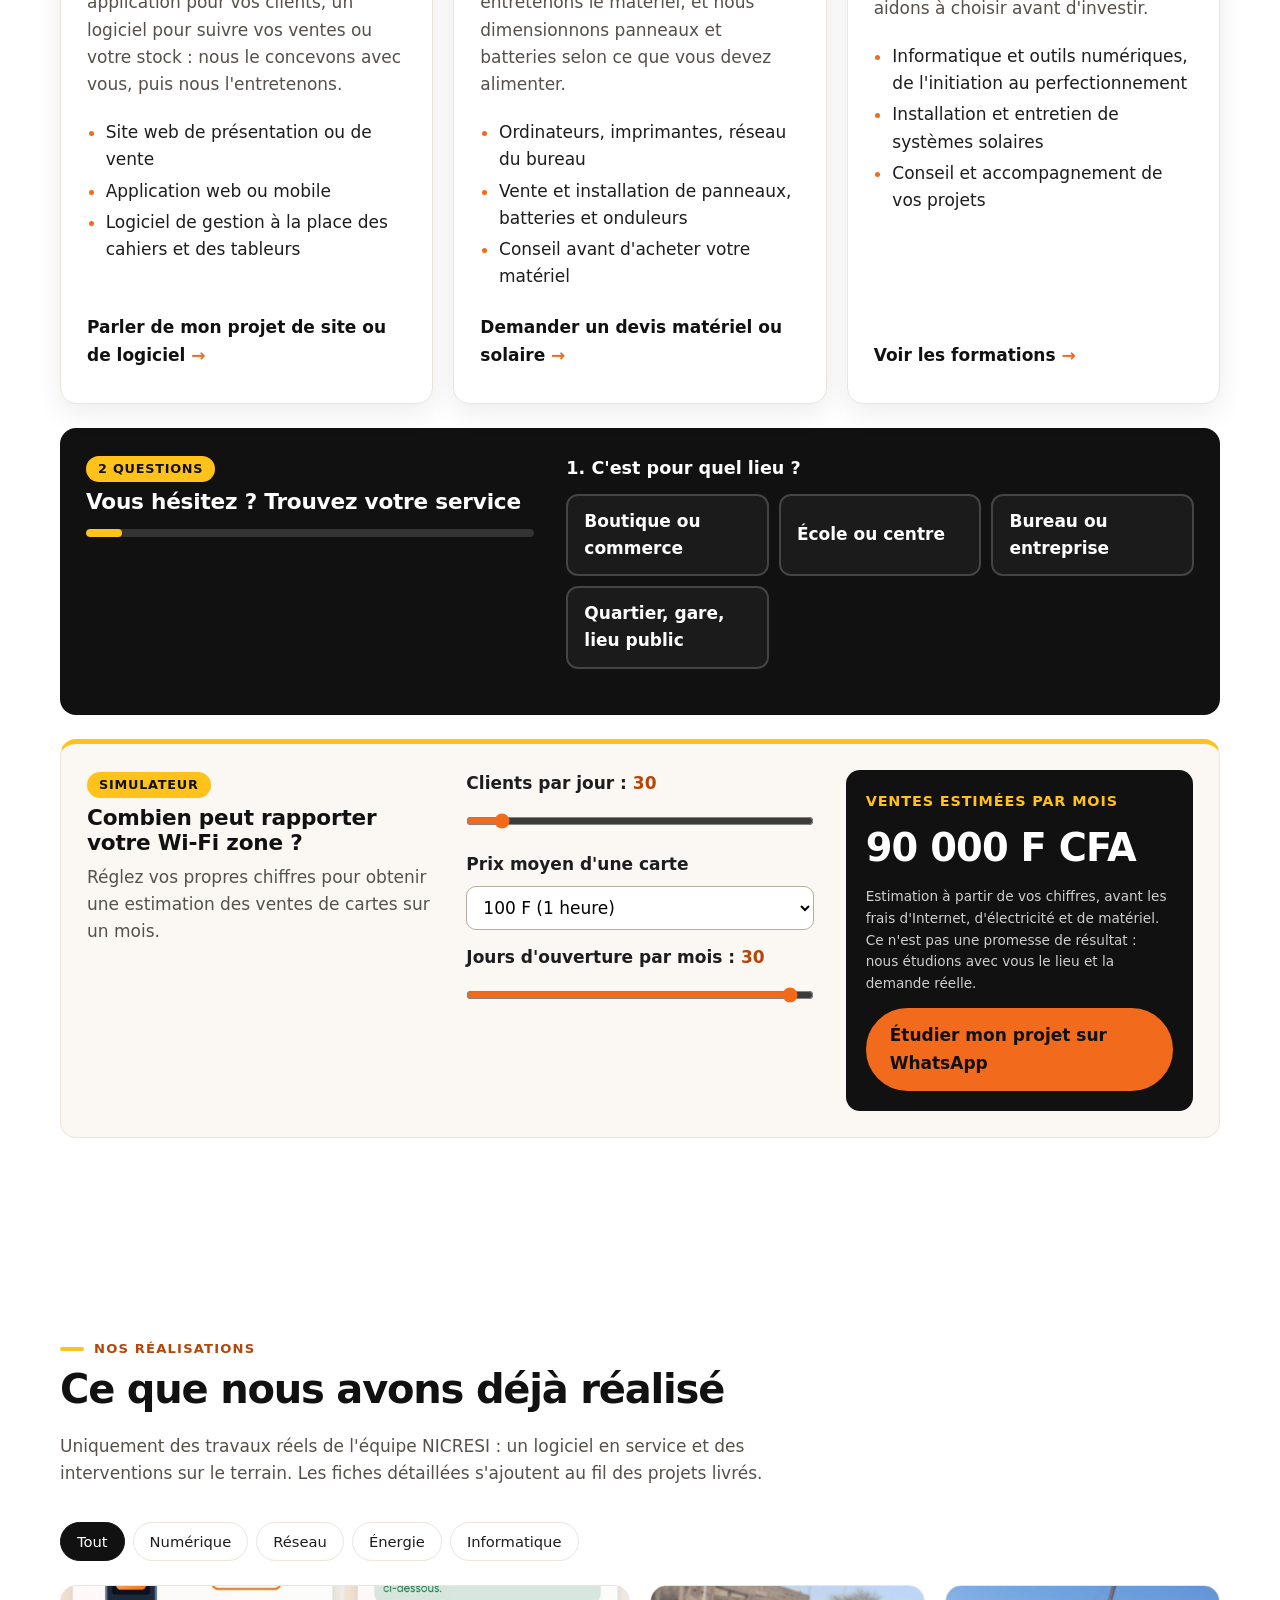
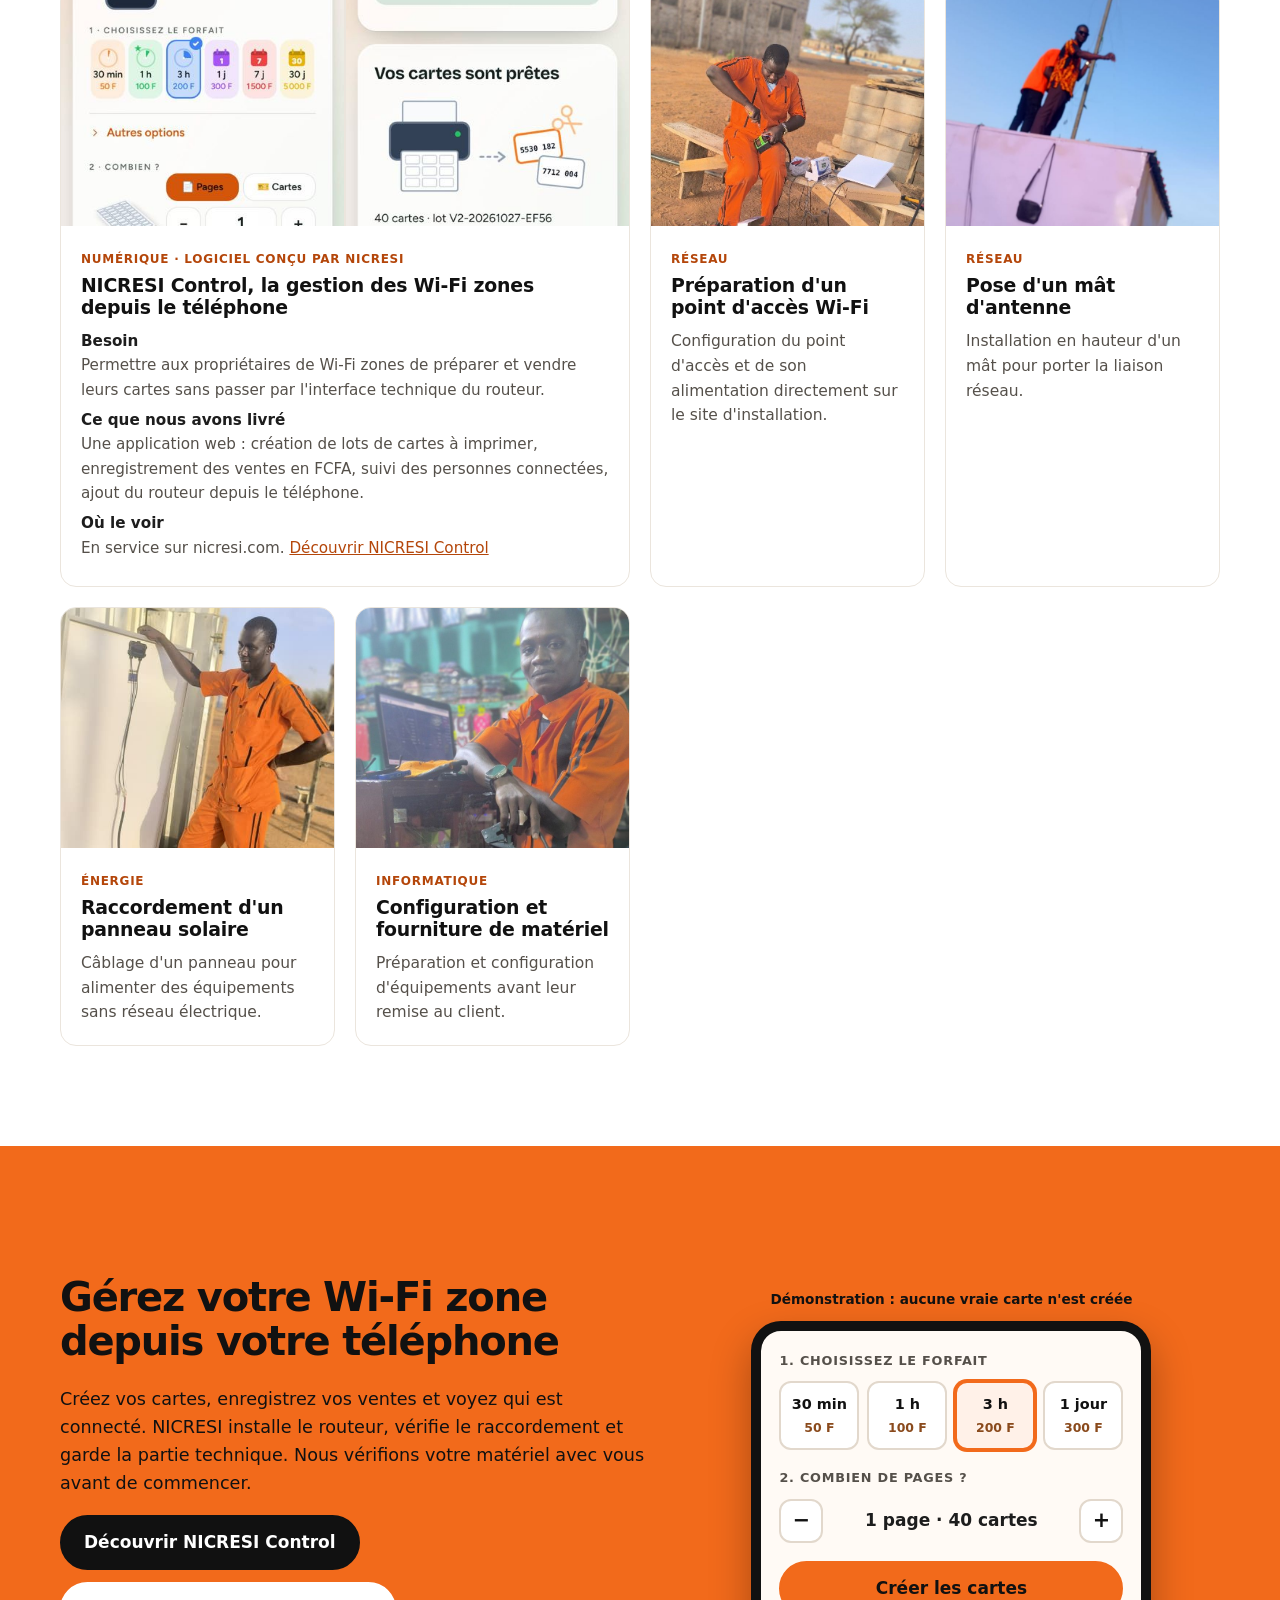
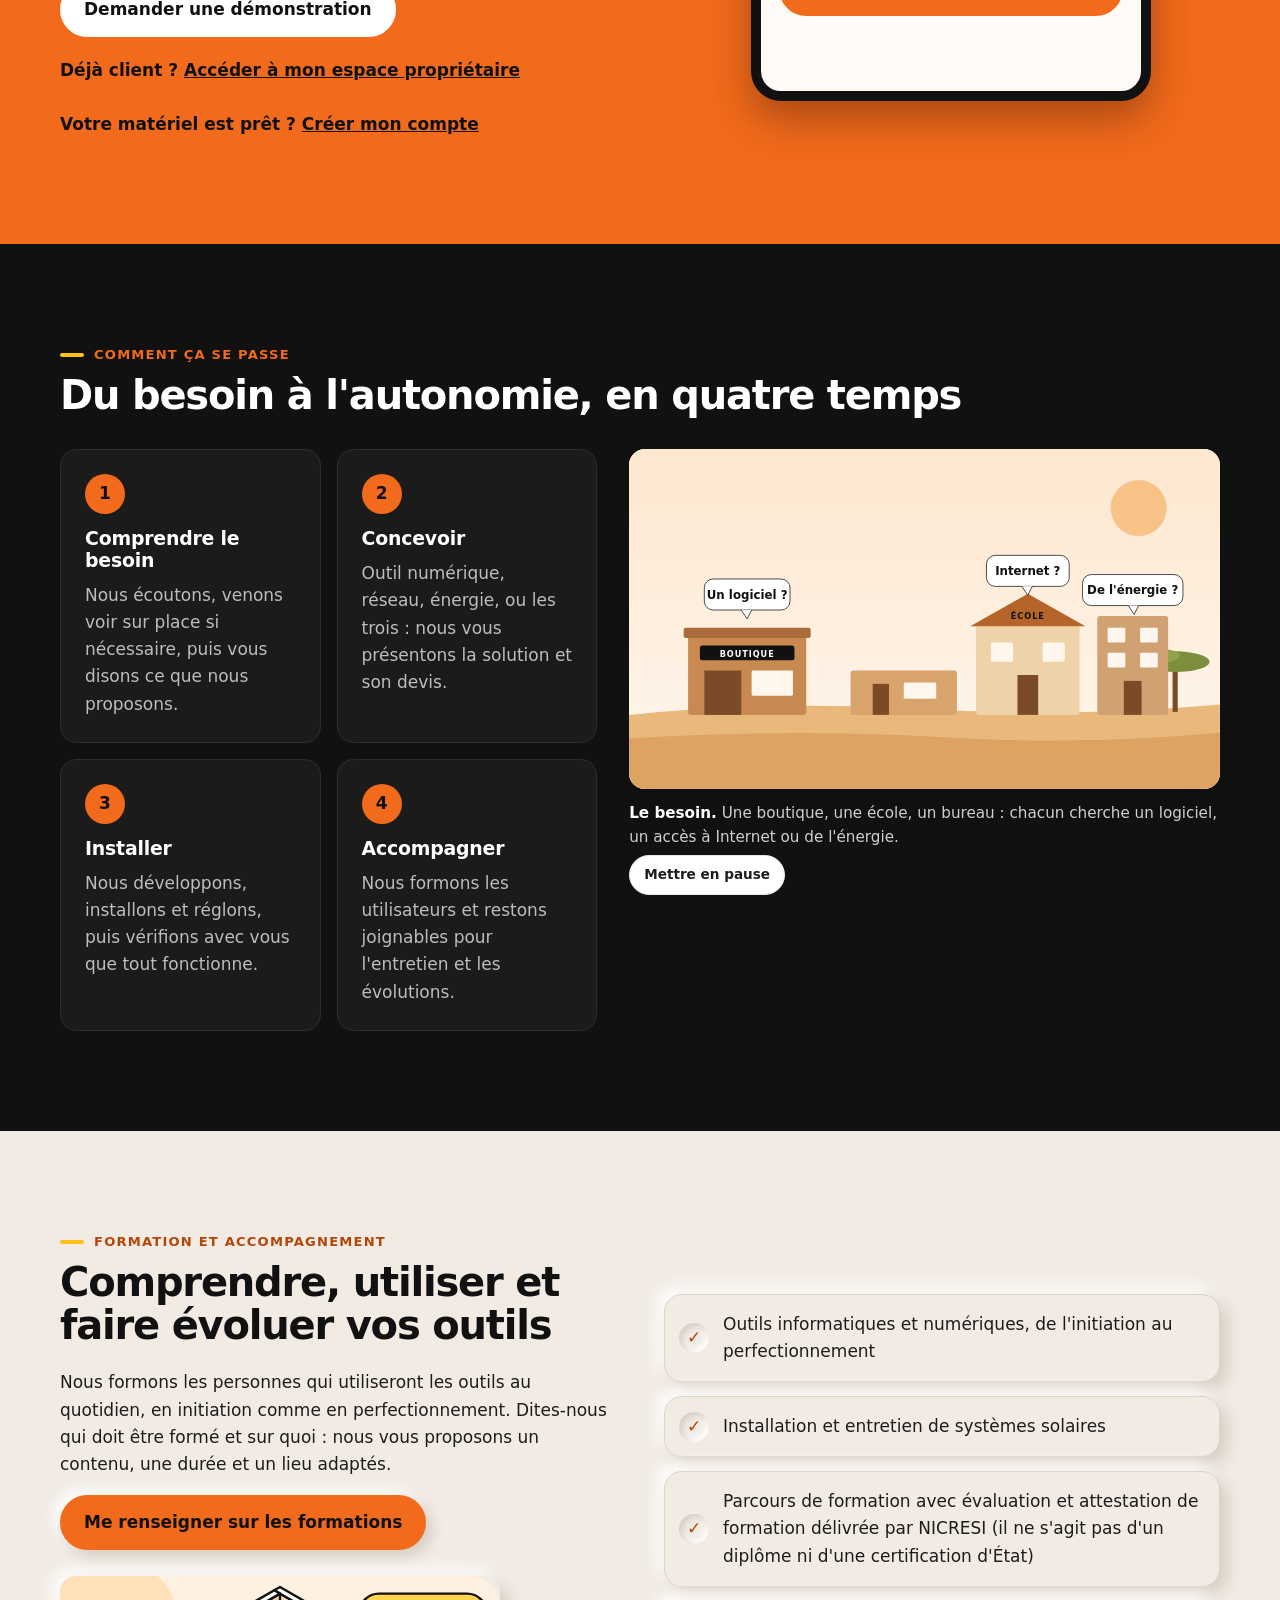
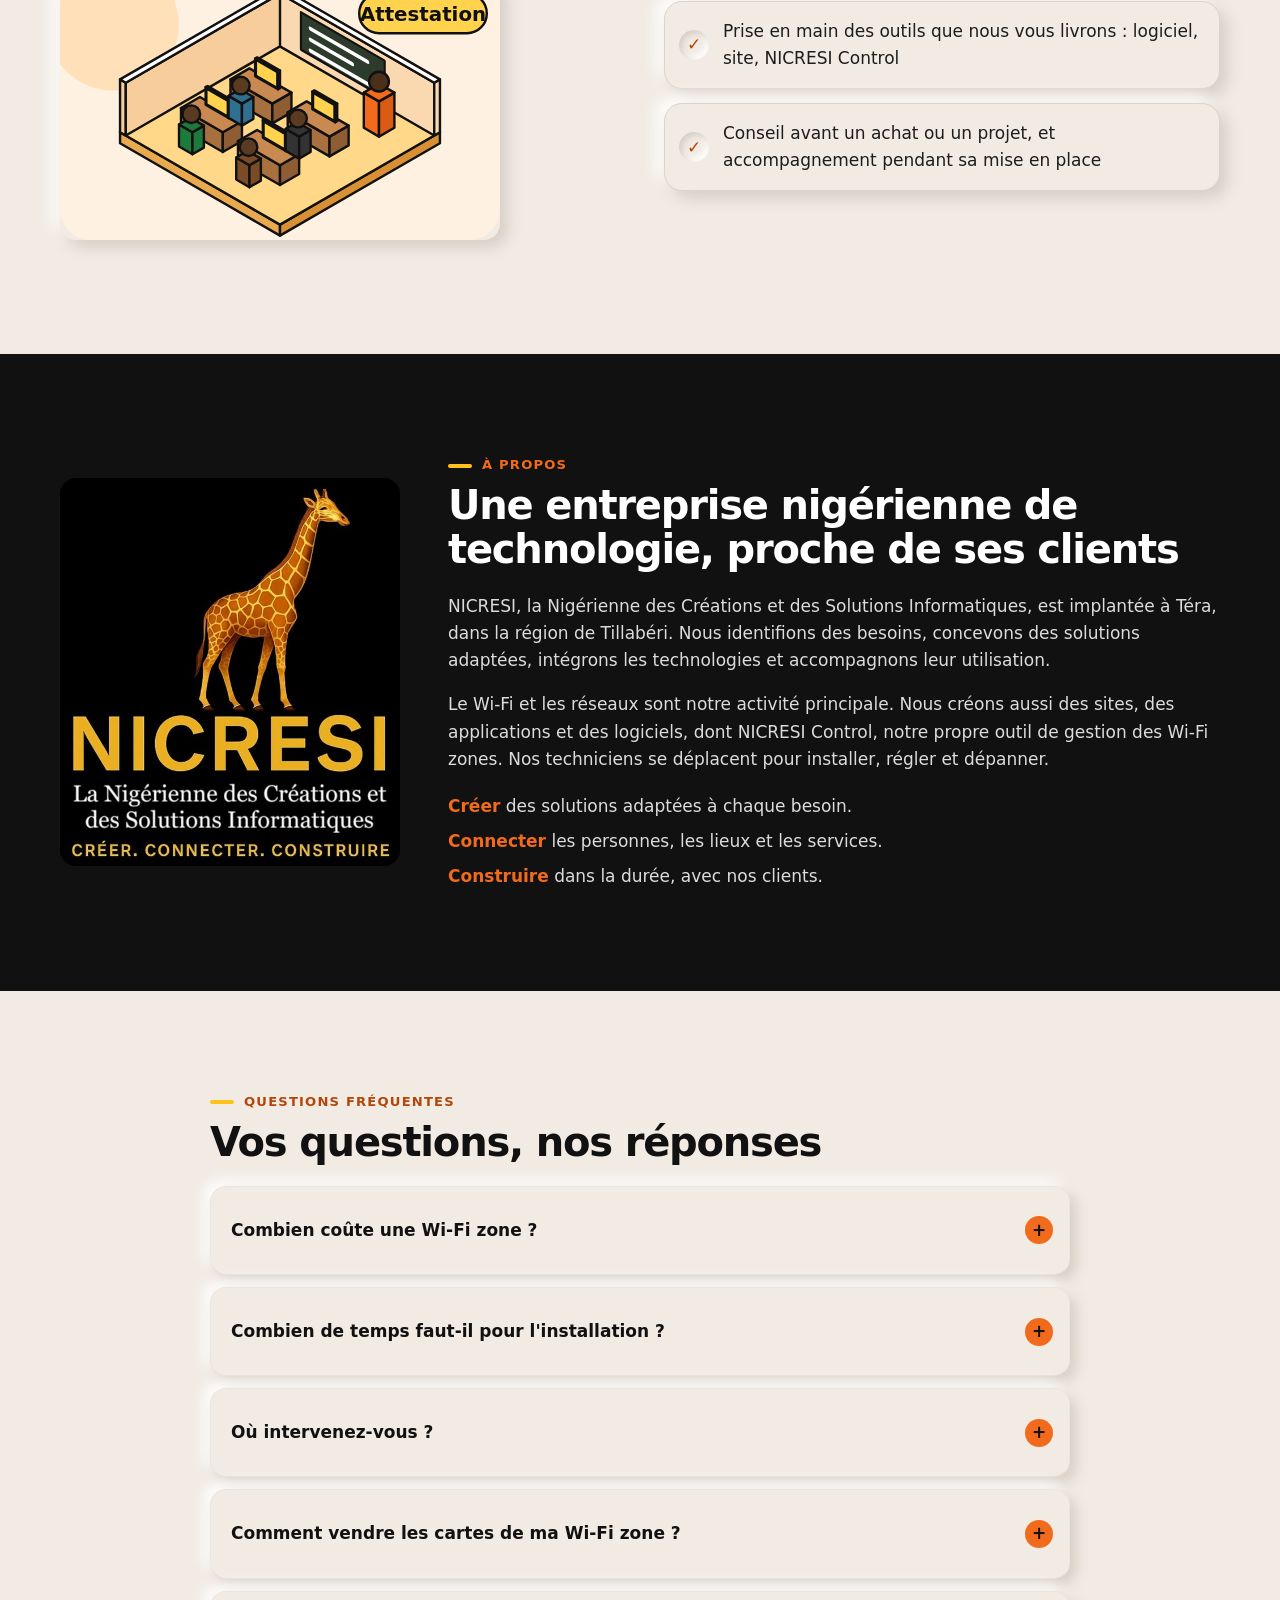
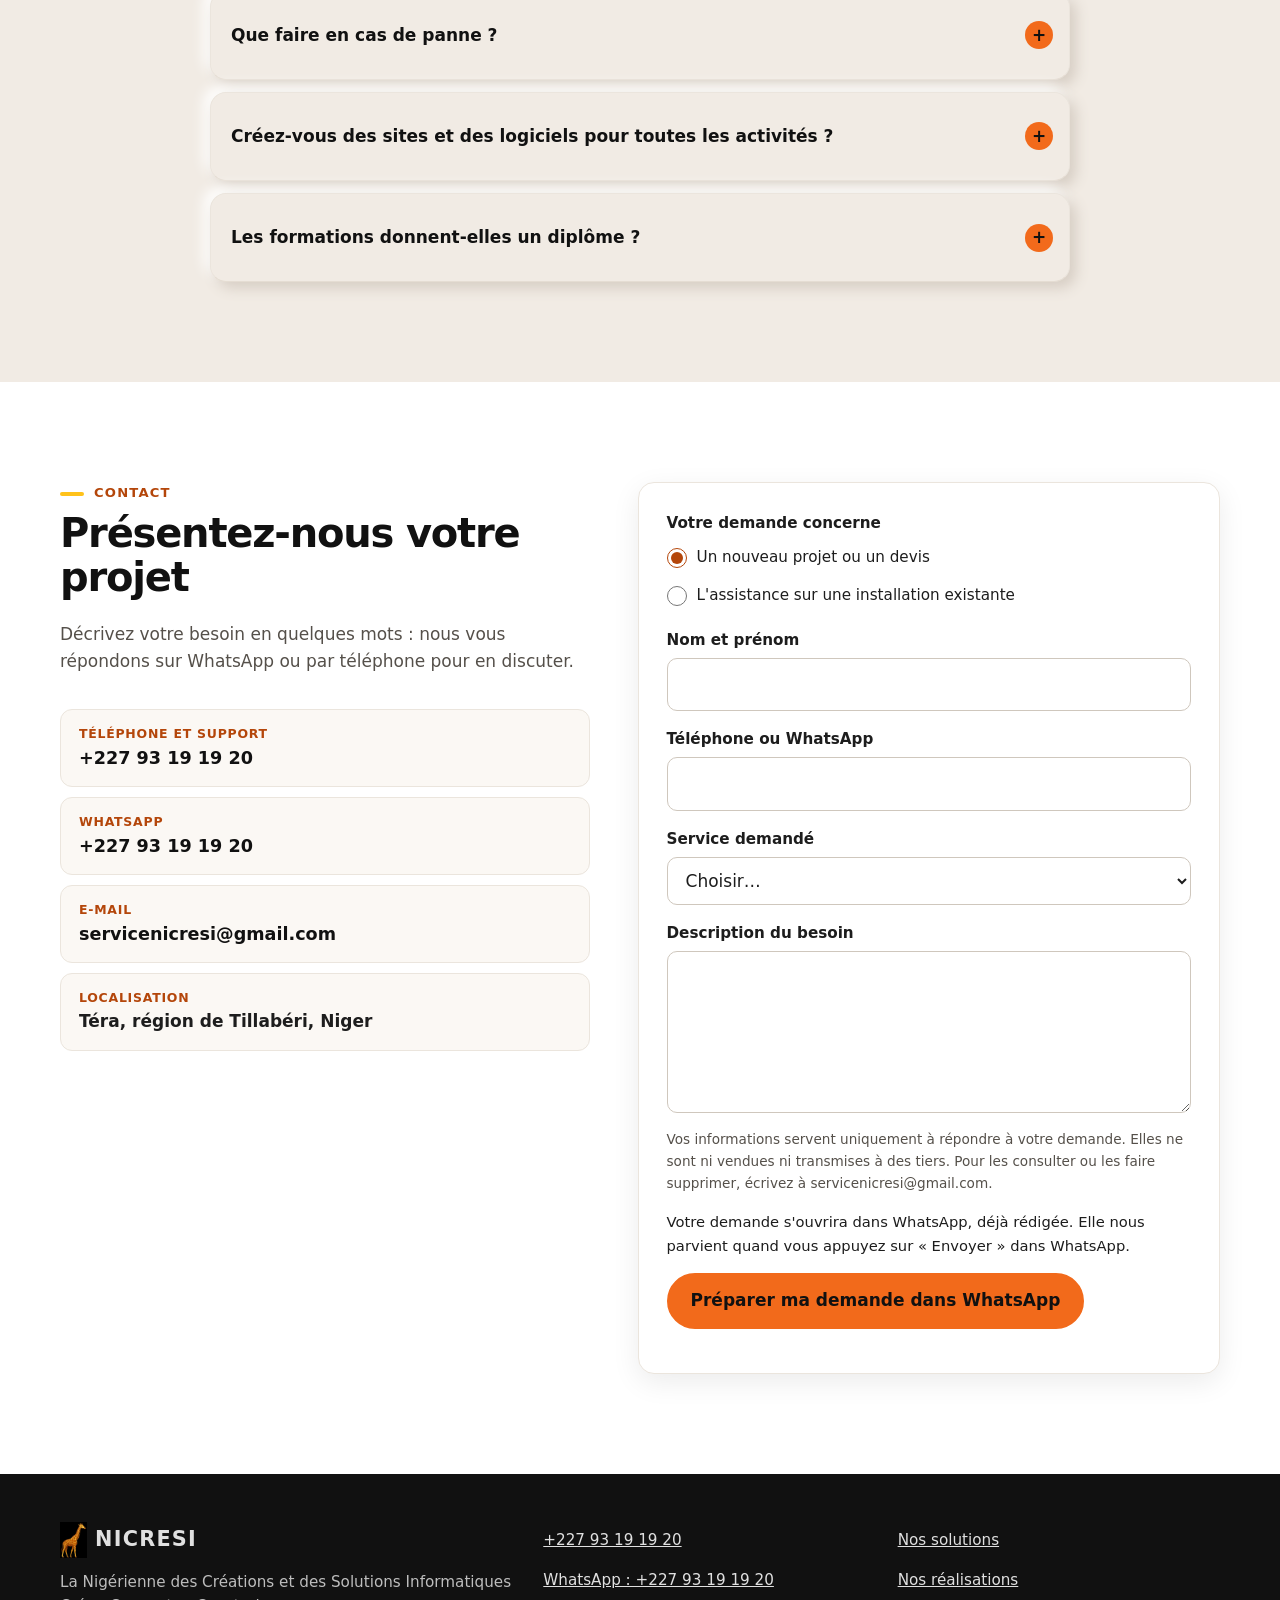
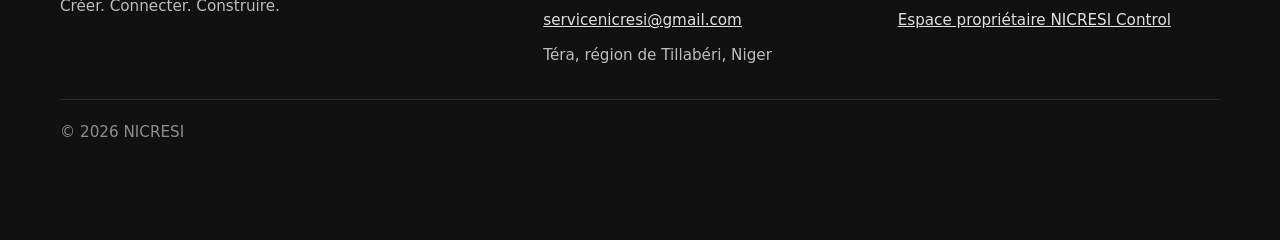
==== commit 75344f73: "Démo cliquable NICRESI Control, questions fréquentes, carrousel des étapes, barre de lecture, retour" ====
--- a/public/index.html
+++ b/public/index.html
@@ -65,6 +65,7 @@
         <a class="bouton bouton--petit" href="#contact">Contact</a>
       </nav>
     </div>
+    <div class="lecture" aria-hidden="true"><span></span></div>
   </header>
 
   <main id="contenu">
@@ -304,15 +305,50 @@
     <!-- 4. NICRESI Control : présentation courte, le détail est sur /nicresi-control/. -->
     <section id="nicresi-control" class="section section--orange">
       <div class="conteneur">
-        <p class="surtitre surtitre--blanc">NICRESI Control</p>
-        <h2>Gérez votre Wi-Fi zone depuis votre téléphone</h2>
-        <p class="control__resume">Créez vos cartes, enregistrez vos ventes et voyez qui est connecté. NICRESI installe le routeur, vérifie le raccordement et garde la partie technique. Nous vérifions votre matériel avec vous avant de commencer.</p>
-        <div class="actions">
-          <a class="bouton bouton--noir" href="/nicresi-control/">Découvrir NICRESI Control</a>
-          <a class="bouton bouton--blanc" href="#contact" data-service="NICRESI Control">Demander une démonstration</a>
-        </div>
-        <p class="control__compte">Déjà client ? <a href="/owner">Accéder à mon espace propriétaire</a></p>
-        <p class="control__compte">Votre matériel est prêt ? <a href="/start">Créer mon compte</a></p>
+        <div class="control__grille">
+          <div>
+            <p class="surtitre surtitre--blanc">NICRESI Control</p>
+            <h2>Gérez votre Wi-Fi zone depuis votre téléphone</h2>
+            <p class="control__resume">Créez vos cartes, enregistrez vos ventes et voyez qui est connecté. NICRESI installe le routeur, vérifie le raccordement et garde la partie technique. Nous vérifions votre matériel avec vous avant de commencer.</p>
+            <div class="actions">
+              <a class="bouton bouton--noir" href="/nicresi-control/">Découvrir NICRESI Control</a>
+              <a class="bouton bouton--blanc" href="#contact" data-service="NICRESI Control">Demander une démonstration</a>
+            </div>
+            <p class="control__compte">Déjà client ? <a href="/owner">Accéder à mon espace propriétaire</a></p>
+            <p class="control__compte">Votre matériel est prêt ? <a href="/start">Créer mon compte</a></p>
+          </div>
+          <!-- Démo cliquable : reproduit les écrans « Créer des cartes » et « Vos cartes sont prêtes ».
+               Aucune carte réelle n'est créée. Masquée sans JavaScript. -->
+          <div class="demo-ncc" id="demo-ncc" hidden>
+            <p class="demo-ncc__badge">Démonstration : aucune vraie carte n'est créée</p>
+            <div class="demo-ncc__ecran">
+              <div class="demo-ncc__etape" data-etape="1">
+                <p class="demo-ncc__titre">1. Choisissez le forfait</p>
+                <div class="demo-ncc__forfaits" role="group" aria-label="Forfait">
+                  <button type="button" aria-pressed="false" data-duree="30 min" data-prix="50">30 min<span>50 F</span></button>
+                  <button type="button" aria-pressed="false" data-duree="1 h" data-prix="100">1 h<span>100 F</span></button>
+                  <button type="button" aria-pressed="true" data-duree="3 h" data-prix="200">3 h<span>200 F</span></button>
+                  <button type="button" aria-pressed="false" data-duree="1 jour" data-prix="300">1 jour<span>300 F</span></button>
+                </div>
+                <p class="demo-ncc__titre">2. Combien de pages ?</p>
+                <div class="demo-ncc__quantite">
+                  <button type="button" data-pas="-1" aria-label="Une page de moins">−</button>
+                  <output aria-live="polite">1 page · 40 cartes</output>
+                  <button type="button" data-pas="1" aria-label="Une page de plus">+</button>
+                </div>
+                <button type="button" class="bouton demo-ncc__creer">Créer les cartes</button>
+              </div>
+              <div class="demo-ncc__etape" data-etape="2" hidden>
+                <p class="demo-ncc__titre demo-ncc__titre--grand" tabindex="-1">Vos cartes sont prêtes</p>
+                <p class="demo-ncc__resume"></p>
+                <ul class="demo-ncc__cartes" aria-label="Exemples de cartes"></ul>
+                <button type="button" class="bouton demo-ncc__imprimer">Télécharger pour imprimer</button>
+                <p class="demo-ncc__note" role="status"></p>
+                <button type="button" class="demo-ncc__recommencer">Recommencer</button>
+              </div>
+            </div>
+          </div>
+        </div>
       </div>
     </section>
 
@@ -322,7 +358,8 @@
         <p class="surtitre">Comment ça se passe</p>
         <h2>Du besoin à l'autonomie, en quatre temps</h2>
         <div class="methode-grille">
-          <ol class="methode">
+          <p class="methode__glisser" aria-hidden="true">Faites glisser pour voir les étapes →</p>
+          <ol class="methode" tabindex="0" aria-label="Les quatre étapes">
             <li>
               <span class="methode__num" aria-hidden="true">1</span>
               <h3>Comprendre le besoin</h3>
@@ -572,6 +609,45 @@
     </section>
 
     <!-- 8. Contact -->
+    <!-- Questions fréquentes : accordéon natif (<details>), utilisable sans JavaScript.
+         Réponses à faire valider par NICRESI ; ne jamais y annoncer de prix, de délai ou de garantie non confirmés. -->
+    <section id="questions" class="section section--douce">
+      <div class="conteneur conteneur--etroit">
+        <p class="surtitre">Questions fréquentes</p>
+        <h2>Vos questions, nos réponses</h2>
+        <div class="faq">
+          <details>
+            <summary>Combien coûte une Wi-Fi zone ?</summary>
+            <p>Le prix dépend du lieu, de la connexion choisie (Starlink ou autre), du nombre de points d'accès et du matériel que vous avez déjà. Nous en parlons sur WhatsApp ou sur place, puis nous vous envoyons un devis détaillé.</p>
+          </details>
+          <details>
+            <summary>Combien de temps faut-il pour l'installation ?</summary>
+            <p>Cela dépend du matériel à commander et de la taille du lieu. La date d'installation est indiquée avec le devis.</p>
+          </details>
+          <details>
+            <summary>Où intervenez-vous ?</summary>
+            <p>Au Niger. Notre adresse est à Téra, dans la région de Tillabéri. Pour un autre lieu, écrivez-nous : nous vous disons si nous pouvons venir, et à quelles conditions.</p>
+          </details>
+          <details>
+            <summary>Comment vendre les cartes de ma Wi-Fi zone ?</summary>
+            <p>Avec <a href="/nicresi-control/">NICRESI Control</a>, vous créez vos cartes par forfait, vous les imprimez, puis vous suivez vos ventes et les personnes connectées depuis votre téléphone.</p>
+          </details>
+          <details>
+            <summary>Que faire en cas de panne ?</summary>
+            <p>Écrivez-nous sur WhatsApp ou appelez le +227 93 19 19 20. Nous cherchons la cause avec vous, puis nous intervenons sur place si c'est nécessaire.</p>
+          </details>
+          <details>
+            <summary>Créez-vous des sites et des logiciels pour toutes les activités ?</summary>
+            <p>Oui : site de présentation ou de vente, application web ou mobile, logiciel de gestion pour remplacer les cahiers et les tableurs. Nous le concevons avec vous, puis nous l'entretenons.</p>
+          </details>
+          <details>
+            <summary>Les formations donnent-elles un diplôme ?</summary>
+            <p>Non. À la fin d'un parcours avec évaluation, NICRESI délivre une attestation de formation. Ce n'est ni un diplôme ni une certification d'État.</p>
+          </details>
+        </div>
+      </div>
+    </section>
+
     <section id="contact" class="section">
       <div class="conteneur contact">
         <div>
@@ -665,6 +741,7 @@
       </ul>
     </div>
     <div class="conteneur pied__bas">© <span id="annee">2026</span> NICRESI</div>
+    <a class="haut" href="#accueil" aria-label="Revenir en haut de la page" hidden>↑</a>
     <a class="whatsapp" href="https://wa.me/22793191920" aria-label="Écrire à NICRESI sur WhatsApp">
       <svg viewBox="0 0 32 32" aria-hidden="true" width="26" height="26"><path fill="currentColor" d="M16 3a13 13 0 0 0-11.2 19.6L3 29l6.6-1.7A13 13 0 1 0 16 3zm0 23.6a10.6 10.6 0 0 1-5.4-1.5l-.4-.2-3.9 1 1-3.8-.3-.4A10.6 10.6 0 1 1 16 26.6zm5.8-7.9c-.3-.2-1.9-.9-2.2-1s-.5-.2-.7.2-.8 1-1 1.2-.4.2-.7 0a8.7 8.7 0 0 1-4.3-3.8c-.3-.6.3-.5 1-1.7.1-.2 0-.4 0-.5l-1-2.4c-.3-.6-.5-.5-.7-.5h-.6a1.2 1.2 0 0 0-.9.4 3.7 3.7 0 0 0-1.1 2.7 6.5 6.5 0 0 0 1.4 3.4 14.8 14.8 0 0 0 5.7 5c2.1.9 2.9 1 4 .8a3.4 3.4 0 0 0 2.2-1.6 2.8 2.8 0 0 0 .2-1.6c-.1-.1-.3-.2-.6-.4z"/></svg>
       <span>WhatsApp</span>
--- a/public/css/style.css
+++ b/public/css/style.css
@@ -15,6 +15,9 @@
   --bord: #ebe5dd;
   --rayon: 16px;
   --ombre: 0 8px 28px rgba(17, 17, 17, 0.08);
+  /* Surfaces et encres : changent en mode sombre (voir la fin du fichier). */
+  --fond: #ffffff; --surface: #ffffff; --fond-doux: #fbf8f4; --titre: #111111; --encre: #111111;
+  --douce: #f1ebe4; --ombre-sombre: #d6cdc3; --ombre-claire: #ffffff;
 }
 
 *, *::before, *::after { box-sizing: border-box; }
@@ -29,12 +32,12 @@
   font-size: 1.0625rem;
   line-height: 1.6;
   color: var(--texte);
-  background: var(--blanc);
+  background: var(--fond);
 }
 
 img { display: block; max-width: 100%; height: auto; }
 a { color: var(--orange-fonce); }
-h1, h2, h3 { line-height: 1.15; margin: 0 0 0.55em; color: var(--noir); }
+h1, h2, h3 { line-height: 1.15; margin: 0 0 0.55em; color: var(--titre); }
 /* Aucun mot long ni grille ne doit déborder, même avec une grande taille de texte sur le téléphone. */
 h1, h2, h3, p, li, button, a { overflow-wrap: break-word; }
 h1, h2, h3 { hyphens: auto; }
@@ -92,14 +95,14 @@
   transition: background .15s, border-color .15s, color .15s;
 }
 .bouton:hover { background: var(--noir); border-color: var(--noir); color: var(--blanc); }
-.bouton--contour { background: transparent; color: var(--noir); border-color: var(--noir); }
+.bouton--contour { background: transparent; color: var(--encre); border-color: var(--encre); }
 .bouton--contour:hover { background: var(--noir); color: var(--blanc); border-color: var(--noir); }
 .bouton--noir { background: var(--noir); border-color: var(--noir); color: var(--blanc); }
 .bouton--noir:hover { background: #333; border-color: #333; }
 .bouton--blanc { background: var(--blanc); border-color: var(--blanc); color: var(--noir); }
 .bouton--blanc:hover { background: var(--orange-clair); border-color: var(--orange-clair); }
 .bouton--petit { padding: 8px 18px; font-size: 0.95rem; }
-.lien-fleche { display: inline-block; padding: 8px 0; font-weight: 700; color: var(--noir); text-decoration: none; }
+.lien-fleche { display: inline-block; padding: 8px 0; font-weight: 700; color: var(--encre); text-decoration: none; }
 .lien-fleche::after { content: " →"; color: var(--orange); }
 .lien-fleche:hover { color: var(--orange-fonce); }
 .actions { display: flex; flex-wrap: wrap; align-items: center; gap: 12px 18px; margin-top: 8px; }
@@ -115,7 +118,7 @@
 .surtitre--blanc { color: var(--noir); }
 
 /* Accueil */
-.accueil { padding: clamp(36px, 6vw, 72px) 0 clamp(40px, 6vw, 80px); background: var(--creme); overflow: hidden; }
+.accueil { padding: clamp(36px, 6vw, 72px) 0 clamp(40px, 6vw, 80px); background: var(--fond-doux); overflow: hidden; }
 .accueil__grille { display: grid; grid-template-columns: 1fr 1.15fr; gap: 40px; align-items: center; }
 .accueil__sous-titre { font-size: 1.15rem; color: var(--texte-doux); max-width: 34em; }
 .accueil h1 { font-size: clamp(2.1rem, 5vw, 3.3rem); }
@@ -149,11 +152,11 @@
 .batiment { cursor: pointer; outline: none; }
 .batiment:hover > rect:first-child, .batiment:focus-visible > rect:first-child { stroke: var(--orange); stroke-width: 4; }
 .scene__legende { margin-top: 12px; font-size: .95rem; color: var(--texte-doux); min-height: 3em; }
-.scene__etape strong { color: var(--noir); }
+.scene__etape strong { color: var(--titre); }
 .scene__controles { margin-top: 6px; }
 .scene__pause {
   font: inherit; font-size: .85rem; font-weight: 700; padding: 8px 14px; border-radius: 999px; cursor: pointer;
-  border: 1px solid var(--bord); background: var(--blanc); color: var(--texte);
+  border: 1px solid var(--bord); background: var(--surface); color: var(--texte);
 }
 
 /* Sans JavaScript : version statique, état final de la scène. */
@@ -205,12 +208,12 @@
 /* Services : quatre portes, le Wi-Fi en premier sur toute la largeur */
 .portes-accueil { display: grid; grid-template-columns: repeat(3, 1fr); gap: 20px; }
 .porte-accueil {
-  background: var(--blanc); border: 1px solid var(--bord); border-radius: var(--rayon); padding: 26px;
+  background: var(--surface); border: 1px solid var(--bord); border-radius: var(--rayon); padding: 26px;
   box-shadow: var(--ombre); scroll-margin-top: 90px; display: flex; flex-direction: column; align-items: flex-start;
 }
 .porte-accueil > .lien-fleche { margin-top: auto; }
 .porte-accueil--vedette {
-  grid-column: 1 / -1; background: var(--creme); border-top: 5px solid var(--orange);
+  grid-column: 1 / -1; background: var(--fond-doux); border-top: 5px solid var(--orange);
   display: grid; grid-template-columns: auto 1fr 1fr; column-gap: 28px; align-items: start;
 }
 .porte-accueil--vedette .mini { grid-row: span 3; }
@@ -279,24 +282,24 @@
 .relief.relief--actif figcaption { transform: translateZ(20px); }
 
 /* Néomorphisme, section Formation : surfaces douces en relief, avec un bord fin pour rester lisibles. */
-.section--douce { background: #f1ebe4; }
+.section--douce { background: var(--douce); }
 .liste-douce { list-style: none; padding: 0; margin: 0; display: grid; gap: 14px; }
 .liste-douce li {
-  position: relative; padding: 16px 18px 16px 58px; border-radius: 18px; background: #f1ebe4; color: var(--texte);
-  border: 1px solid #ddd3c8; box-shadow: 7px 7px 16px #d6cdc3, -7px -7px 16px #ffffff;
+  position: relative; padding: 16px 18px 16px 58px; border-radius: 18px; background: var(--douce); color: var(--texte);
+  border: 1px solid #ddd3c8; box-shadow: 7px 7px 16px var(--ombre-sombre), -7px -7px 16px var(--ombre-claire);
 }
 .liste-douce li::before {
   content: "✓"; position: absolute; left: 14px; top: 50%; transform: translateY(-50%);
   width: 30px; height: 30px; border-radius: 50%; display: grid; place-items: center; font-weight: 900; color: var(--orange-fonce);
-  background: #f1ebe4; box-shadow: inset 3px 3px 6px #d6cdc3, inset -3px -3px 6px #ffffff;
-}
-.section--douce .bouton { box-shadow: 6px 6px 14px #d6cdc3, -6px -6px 14px #ffffff; }
+  background: var(--douce); box-shadow: inset 3px 3px 6px var(--ombre-sombre), inset -3px -3px 6px var(--ombre-claire);
+}
+.section--douce .bouton { box-shadow: 6px 6px 14px var(--ombre-sombre), -6px -6px 14px var(--ombre-claire); }
 .illus { margin-top: 26px; }
-.illus__svg { display: block; width: 100%; max-width: 440px; height: auto; border-radius: 16px; box-shadow: 7px 7px 16px #d6cdc3, -7px -7px 16px #ffffff; }
+.illus__svg { display: block; width: 100%; max-width: 440px; height: auto; border-radius: 16px; box-shadow: 7px 7px 16px var(--ombre-sombre), -7px -7px 16px var(--ombre-claire); }
 
 /* Simulateur de recettes Wi-Fi zone */
 .simulateur {
-  margin-top: 24px; border-radius: var(--rayon); padding: 26px; background: var(--creme); border: 1px solid var(--bord);
+  margin-top: 24px; border-radius: var(--rayon); padding: 26px; background: var(--fond-doux); border: 1px solid var(--bord);
   border-top: 5px solid var(--or); display: grid; grid-template-columns: minmax(0, 1fr) minmax(0, 1fr) minmax(0, 1fr); gap: 18px 32px; align-items: start;
 }
 .simulateur h3 { font-size: 1.35rem; margin: 8px 0 8px; }
@@ -305,13 +308,82 @@
 .simulateur__reglages label { font-weight: 700; }
 .simulateur__reglages strong { color: var(--orange-fonce); }
 .simulateur input[type=range] { width: 100%; accent-color: var(--orange); height: 32px; margin: 0 0 6px; }
-.simulateur select { font: inherit; padding: 10px 12px; border-radius: 10px; border: 1px solid #b9ada0; background: var(--blanc); margin-bottom: 6px; }
+.simulateur select { font: inherit; padding: 10px 12px; border-radius: 10px; border: 1px solid #b9ada0; background: var(--surface); margin-bottom: 6px; }
 .simulateur__resultat { background: var(--noir); color: #e6e6e6; border-radius: 14px; padding: 20px; }
 .simulateur__libelle { margin: 0; font-size: .9rem; text-transform: uppercase; letter-spacing: .06em; font-weight: 700; color: var(--or); }
 .simulateur__montant { display: block; font-size: clamp(1.8rem, 4vw, 2.4rem); font-weight: 900; color: var(--blanc); letter-spacing: -0.02em; margin: 4px 0 8px; }
 .simulateur__note { font-size: .85rem; color: #cfcfcf; }
 @media (max-width: 1020px) { .simulateur { grid-template-columns: minmax(0, 1fr) minmax(0, 1fr); } .simulateur__texte { grid-column: 1 / -1; } }
 @media (max-width: 640px) { .simulateur { grid-template-columns: minmax(0, 1fr); padding: 20px; } }
+
+/* Barre de lecture (en bas de l'en-tête) et bouton « retour en haut » */
+.lecture { position: absolute; left: 0; right: 0; bottom: 0; height: 3px; pointer-events: none; }
+.lecture span { display: block; height: 100%; background: var(--or); transform-origin: left; transform: scaleX(0); }
+.haut {
+  position: fixed; left: 16px; bottom: 16px; z-index: 60; width: 48px; height: 48px; border-radius: 50%;
+  display: grid; place-items: center; background: var(--noir); color: var(--blanc); text-decoration: none;
+  font-size: 1.4rem; font-weight: 900; box-shadow: 0 6px 20px rgba(0, 0, 0, .25); border: 2px solid var(--or);
+}
+.haut:hover { background: var(--orange); color: var(--noir); }
+
+/* Démo cliquable de NICRESI Control, dans la section orange */
+.control__grille { display: grid; grid-template-columns: minmax(0, 1.1fr) minmax(0, 1fr); gap: 32px; align-items: center; }
+.demo-ncc { max-width: 400px; justify-self: center; width: 100%; }
+.demo-ncc__badge { margin: 0 0 10px; font-size: .85rem; font-weight: 800; color: var(--noir); text-align: center; }
+.demo-ncc__ecran {
+  background: #fffaf5; color: #1d1d1d; border: 10px solid var(--noir); border-radius: 30px; padding: 20px 18px;
+  box-shadow: 0 18px 40px rgba(0, 0, 0, .3); min-height: 380px;
+}
+.demo-ncc__titre { margin: 0 0 10px; font-size: .8rem; font-weight: 800; text-transform: uppercase; letter-spacing: .06em; color: #55504a; outline: none; }
+.demo-ncc__titre--grand { font-size: 1.3rem; text-transform: none; letter-spacing: -0.01em; color: #111; }
+.demo-ncc__forfaits { display: grid; grid-template-columns: repeat(4, minmax(0, 1fr)); gap: 8px; margin-bottom: 18px; }
+.demo-ncc__forfaits button {
+  font: inherit; font-weight: 800; font-size: .9rem; padding: 10px 4px; border-radius: 12px; cursor: pointer;
+  border: 2px solid #e2d8cc; background: #fff; color: #111; display: grid; gap: 2px;
+}
+.demo-ncc__forfaits button span { font-size: .78rem; font-weight: 700; color: #8a4a1c; }
+.demo-ncc__forfaits button[aria-pressed="true"] { border-color: var(--orange); background: #fff1e8; box-shadow: 0 0 0 2px var(--orange); }
+.demo-ncc__quantite { display: flex; align-items: center; gap: 10px; margin-bottom: 18px; }
+.demo-ncc__quantite button {
+  width: 44px; height: 44px; border-radius: 12px; border: 2px solid #e2d8cc; background: #fff; color: #111; font: inherit; font-size: 1.3rem; font-weight: 800; cursor: pointer;
+}
+.demo-ncc__quantite output { flex: 1; text-align: center; font-weight: 800; }
+.demo-ncc__creer, .demo-ncc__imprimer { width: 100%; text-align: center; }
+.demo-ncc__resume { margin: 0 0 12px; color: #55504a; }
+.demo-ncc__cartes { list-style: none; padding: 0; margin: 0 0 14px; display: grid; grid-template-columns: repeat(3, minmax(0, 1fr)); gap: 8px; }
+.demo-ncc__cartes li {
+  border: 2px dashed var(--orange); border-radius: 10px; padding: 8px 4px; text-align: center; background: #fff;
+  font-size: .72rem; color: #55504a; animation: carteSort .4s ease both; animation-delay: var(--delai, 0ms);
+}
+.demo-ncc__cartes strong { display: block; font-size: .95rem; color: #111; letter-spacing: .04em; }
+@keyframes carteSort { from { opacity: 0; transform: translateY(-14px) scale(.9); } to { opacity: 1; transform: none; } }
+@media (prefers-reduced-motion: reduce) { .demo-ncc__cartes li { animation: none; } }
+.demo-ncc__note { font-size: .85rem; color: #1e7a3c; font-weight: 700; margin: 8px 0 0; min-height: 1.2em; }
+.demo-ncc__recommencer {
+  margin-top: 6px; font: inherit; font-size: .9rem; font-weight: 700; padding: 8px 14px; border-radius: 999px;
+  border: 1px solid #cfc7bd; background: #fff; color: #111; cursor: pointer;
+}
+
+/* Questions fréquentes : accordéon */
+.conteneur--etroit { max-width: 860px; }
+.faq { display: grid; gap: 12px; }
+.faq details {
+  background: var(--douce); border: 1px solid var(--bord); border-radius: 16px;
+  box-shadow: 6px 6px 14px var(--ombre-sombre), -6px -6px 14px var(--ombre-claire);
+}
+.faq summary {
+  cursor: pointer; list-style: none; padding: 16px 52px 16px 20px; font-weight: 800; position: relative; color: var(--titre);
+}
+.faq summary::-webkit-details-marker { display: none; }
+.faq summary::after {
+  content: "+"; position: absolute; right: 16px; top: 50%; transform: translateY(-50%); width: 28px; height: 28px;
+  border-radius: 50%; display: grid; place-items: center; background: var(--orange); color: var(--noir); font-weight: 900; transition: transform .2s;
+}
+.faq details[open] summary::after { content: "−"; }
+.faq details p { margin: 0; padding: 0 20px 18px; color: var(--texte); }
+
+/* Étapes : glisser au doigt sur téléphone */
+.methode__glisser { display: none; }
 
 /* Apparition au défilement (classes posées par site.js uniquement si les animations sont permises). */
 .apparait {
@@ -338,17 +410,17 @@
 .filtres { display: flex; flex-wrap: wrap; gap: 8px; margin-bottom: 24px; }
 .filtre {
   font: inherit; font-size: .92rem; padding: 7px 16px; border-radius: 999px; cursor: pointer;
-  border: 1px solid var(--bord); background: var(--blanc); color: var(--texte);
+  border: 1px solid var(--bord); background: var(--surface); color: var(--texte);
 }
 .filtre.actif { background: var(--noir); border-color: var(--noir); color: var(--blanc); }
 .realisations { display: grid; grid-template-columns: repeat(4, minmax(0, 1fr)); gap: 20px; }
 .realisation {
-  background: var(--blanc); border: 1px solid var(--bord); border-radius: var(--rayon);
+  background: var(--surface); border: 1px solid var(--bord); border-radius: var(--rayon);
   overflow: hidden; display: flex; flex-direction: column;
 }
 .realisation[hidden] { display: none; }
 .realisations__vide {
-  margin: 0; padding: 28px; border: 1px dashed #cfc7bd; border-radius: var(--rayon); background: var(--creme); color: var(--texte-doux);
+  margin: 0; padding: 28px; border: 1px dashed #cfc7bd; border-radius: var(--rayon); background: var(--fond-doux); color: var(--texte-doux);
 }
 .realisation img { width: 100%; height: 240px; object-fit: cover; object-position: center 30%; }
 .realisation--large { grid-column: span 2; }
@@ -374,7 +446,7 @@
 .etapes { list-style: none; counter-reset: etape; margin: 0; padding: 0; display: grid; gap: 12px; }
 .etapes li {
   counter-increment: etape; position: relative; padding: 16px 18px 16px 62px;
-  background: var(--blanc); color: var(--texte); border-radius: var(--rayon);
+  background: var(--surface); color: var(--texte); border-radius: var(--rayon);
 }
 .etapes li::before {
   content: counter(etape); position: absolute; left: 16px; top: 50%; transform: translateY(-50%);
@@ -401,20 +473,20 @@
 .coordonnees { list-style: none; padding: 0; margin: 0; display: grid; gap: 10px; }
 .coordonnees li {
   display: flex; flex-direction: column; padding: 14px 18px; border-radius: 12px;
-  background: var(--creme); border: 1px solid var(--bord); font-weight: 600;
+  background: var(--fond-doux); border: 1px solid var(--bord); font-weight: 600;
 }
 .coordonnees span { font-size: .78rem; text-transform: uppercase; letter-spacing: .06em; color: var(--orange-fonce); font-weight: 700; }
-.coordonnees a { color: var(--noir); text-decoration: none; font-size: 1.1rem; word-break: break-word; }
+.coordonnees a { color: var(--encre); text-decoration: none; font-size: 1.1rem; word-break: break-word; }
 .coordonnees a:hover { color: var(--orange-fonce); }
 
 .formulaire {
-  background: var(--blanc); border: 1px solid var(--bord); border-radius: var(--rayon);
+  background: var(--surface); border: 1px solid var(--bord); border-radius: var(--rayon);
   padding: 28px; box-shadow: var(--ombre); display: grid; gap: 16px;
 }
 .champ { display: grid; gap: 6px; }
 .champ label { font-weight: 600; font-size: .95rem; }
 .champ input, .champ select, .champ textarea {
-  font: inherit; padding: 12px 14px; border: 1px solid #cfc7bd; border-radius: 10px; background: var(--blanc); color: var(--texte); width: 100%;
+  font: inherit; padding: 12px 14px; border: 1px solid #cfc7bd; border-radius: 10px; background: var(--surface); color: var(--texte); width: 100%;
 }
 .champ input:focus, .champ select:focus, .champ textarea:focus { outline: 3px solid var(--orange-clair); border-color: var(--orange); }
 .champ [aria-invalid="true"] { border-color: #c0392b; }
@@ -486,7 +558,15 @@
 }
 /* Téléphone */
 @media (max-width: 640px) {
-  .portes-accueil, .methode { grid-template-columns: 1fr; }
+  .portes-accueil { grid-template-columns: 1fr; }
+  .methode {
+    grid-template-columns: none; grid-auto-flow: column; grid-auto-columns: 84%; overflow-x: auto; scroll-snap-type: x mandatory;
+    padding-bottom: 10px; overscroll-behavior-x: contain; scrollbar-width: thin;
+  }
+  .methode li { scroll-snap-align: start; }
+  .methode__glisser { display: block; margin: 0 0 10px; color: var(--or); font-weight: 700; font-size: .9rem; }
+  .control__grille { grid-template-columns: minmax(0, 1fr); }
+  .demo-ncc__ecran { min-height: 0; }
   .accueil h1 { font-size: 1.95rem; }
   .quiz { grid-template-columns: minmax(0, 1fr); padding: 20px; }
   .liste-douce li { padding: 14px 14px 14px 52px; }
@@ -525,13 +605,13 @@
 }
 
 /* Page NICRESI Control */
-.section--creme { background: var(--creme); }
+.section--creme { background: var(--fond-doux); }
 .etapes--clair li { border: 1px solid var(--bord); }
 .page-entete { padding: clamp(40px, 6vw, 80px) 0; background: var(--orange); color: var(--noir); }
 .page-entete h1 { max-width: 18em; }
 .page-entete__intro { font-size: 1.15rem; max-width: 38em; }
 .fonctions { list-style: none; padding: 0; margin: 0; display: grid; grid-template-columns: repeat(auto-fit, minmax(240px, 1fr)); gap: 16px; }
-.fonctions li { background: var(--blanc); border: 1px solid #eee3d6; border-radius: var(--rayon); padding: 20px; }
+.fonctions li { background: var(--surface); border: 1px solid var(--bord); border-radius: var(--rayon); padding: 20px; }
 .fonctions h3 { margin-bottom: .35em; font-size: 1.1rem; }
 .fonctions p { margin: 0; color: var(--texte-doux); }
 .fonctions .etiquette-statut { display: inline-block; margin-top: 8px; font-size: .85rem; font-weight: 700; color: var(--orange-fonce); }
@@ -544,8 +624,24 @@
 .faq summary { font-weight: 700; cursor: pointer; }
 .faq details p { margin: 10px 0 0; color: var(--texte-doux); max-width: 46em; }
 .portes { display: grid; grid-template-columns: repeat(3, 1fr); gap: 16px; }
-.porte { background: var(--blanc); border-radius: var(--rayon); padding: 24px; display: grid; gap: 10px; align-content: start; }
+.porte { background: var(--surface); border-radius: var(--rayon); padding: 24px; display: grid; gap: 10px; align-content: start; }
 .porte h3 { margin: 0; }
+.section--orange .porte h3 { color: var(--titre); }
 .porte p { margin: 0; color: var(--texte-doux); }
 .porte .bouton { justify-self: start; }
 @media (max-width: 900px) { .roles, .portes { grid-template-columns: 1fr; } }
+
+/* Mode sombre automatique : suit le réglage du téléphone ou de l'ordinateur (souvent activé le soir). */
+@media (prefers-color-scheme: dark) {
+  :root {
+    color-scheme: dark;
+    --fond: #171513; --surface: #211e1b; --fond-doux: #1c1a17; --titre: #ffffff; --encre: #f3efe9;
+    --texte: #e7e2dc; --texte-doux: #bfb7ad; --bord: #3a342e; --orange-fonce: #ff9150;
+    --douce: #1f1c19; --ombre-sombre: #0e0c0b; --ombre-claire: #2b2723; --ombre: 0 8px 28px rgba(0, 0, 0, 0.45);
+  }
+  .surligneur { background: none; color: var(--or); }
+  .liste-douce li { border-color: var(--bord); }
+  .page-entete h1, .page-entete h2, .page-entete p { color: var(--noir); }
+  .section--sombre, .pied { background: #0b0b0b; }
+  .accueil__photo img, .realisation img { filter: brightness(.92); }
+}
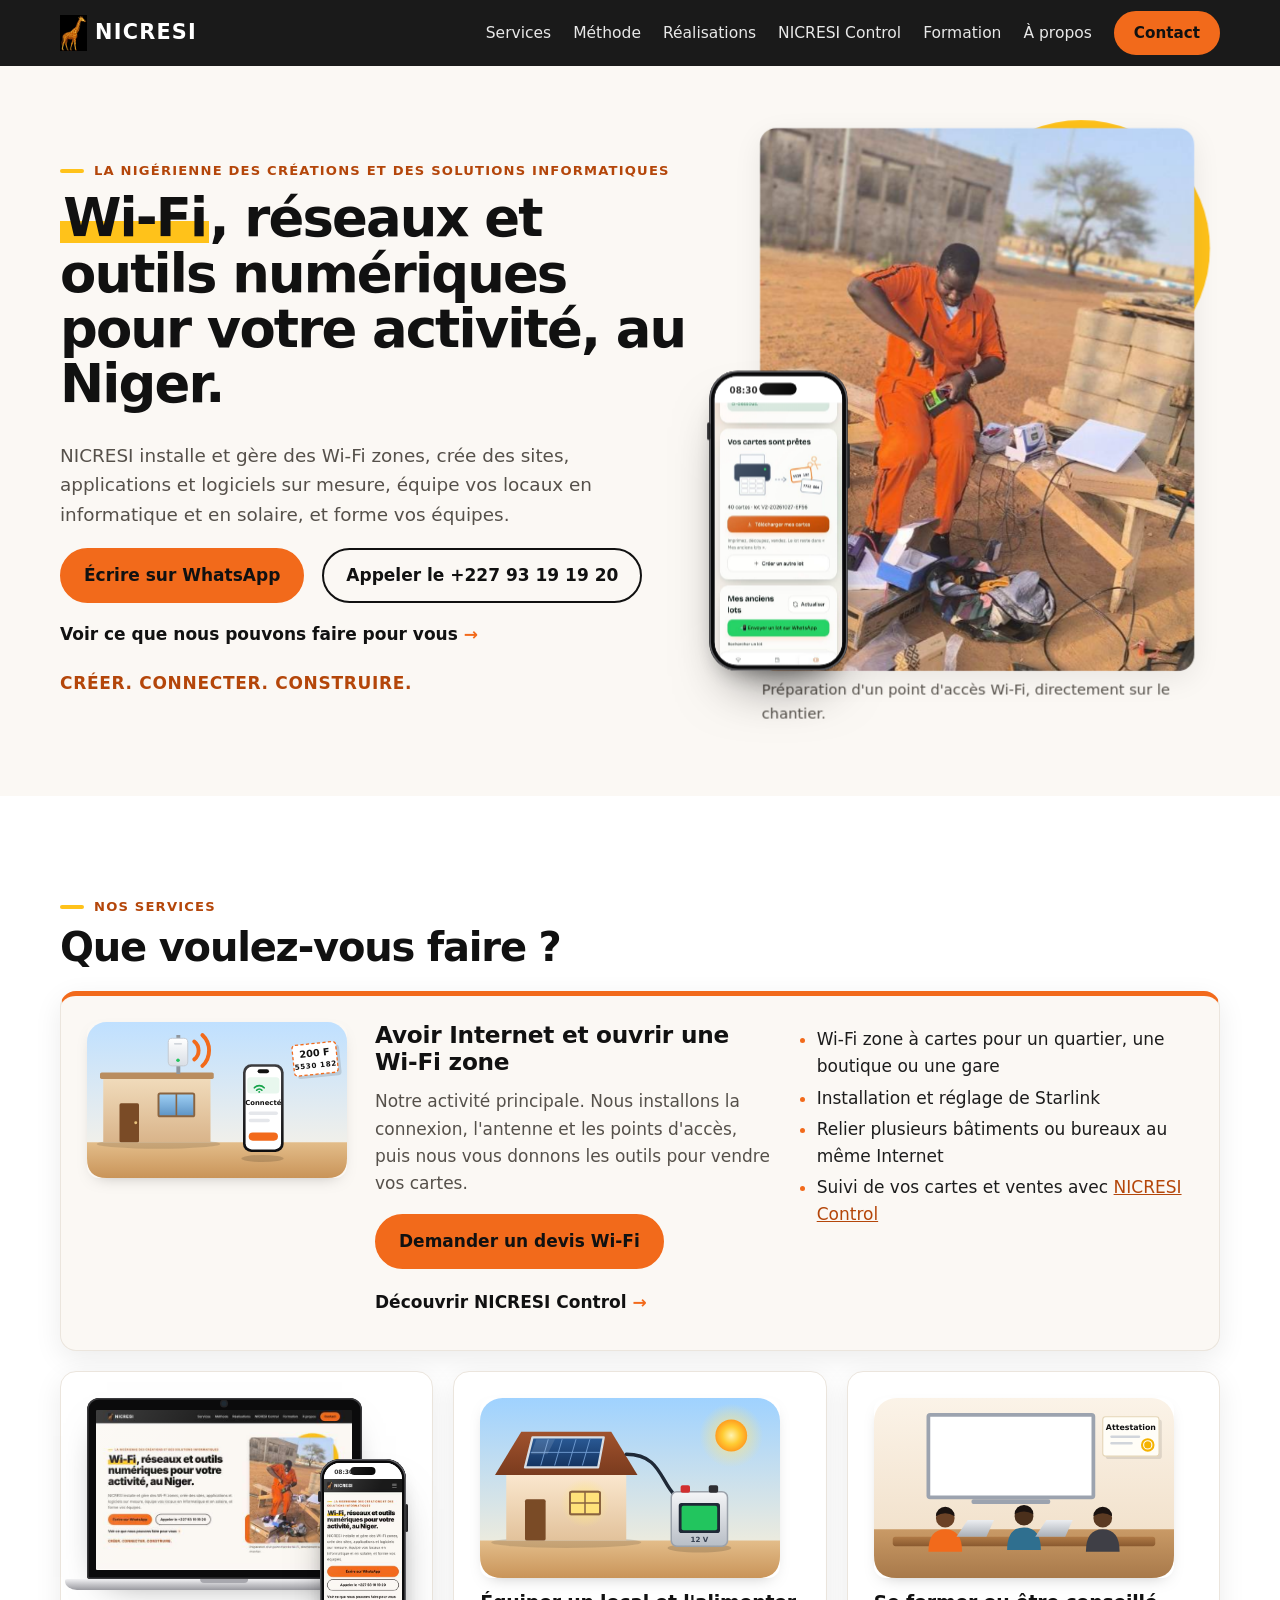
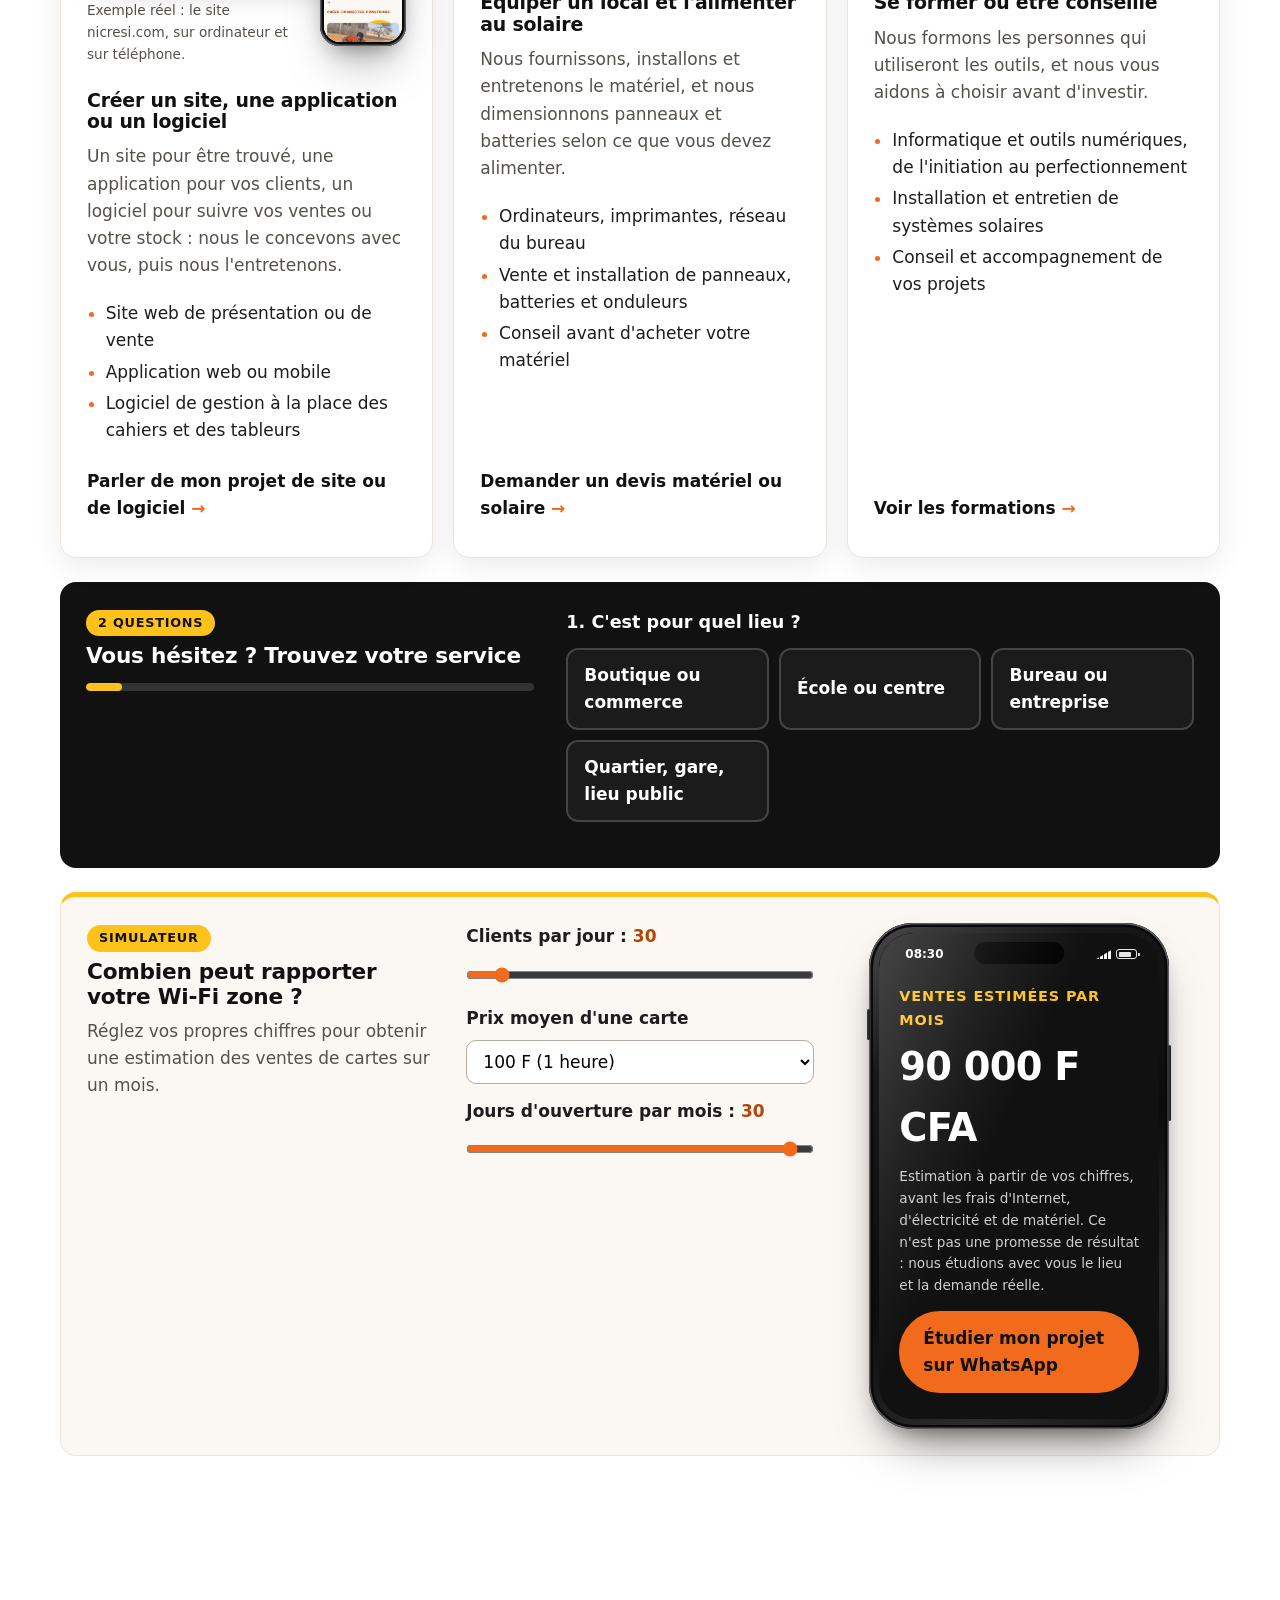
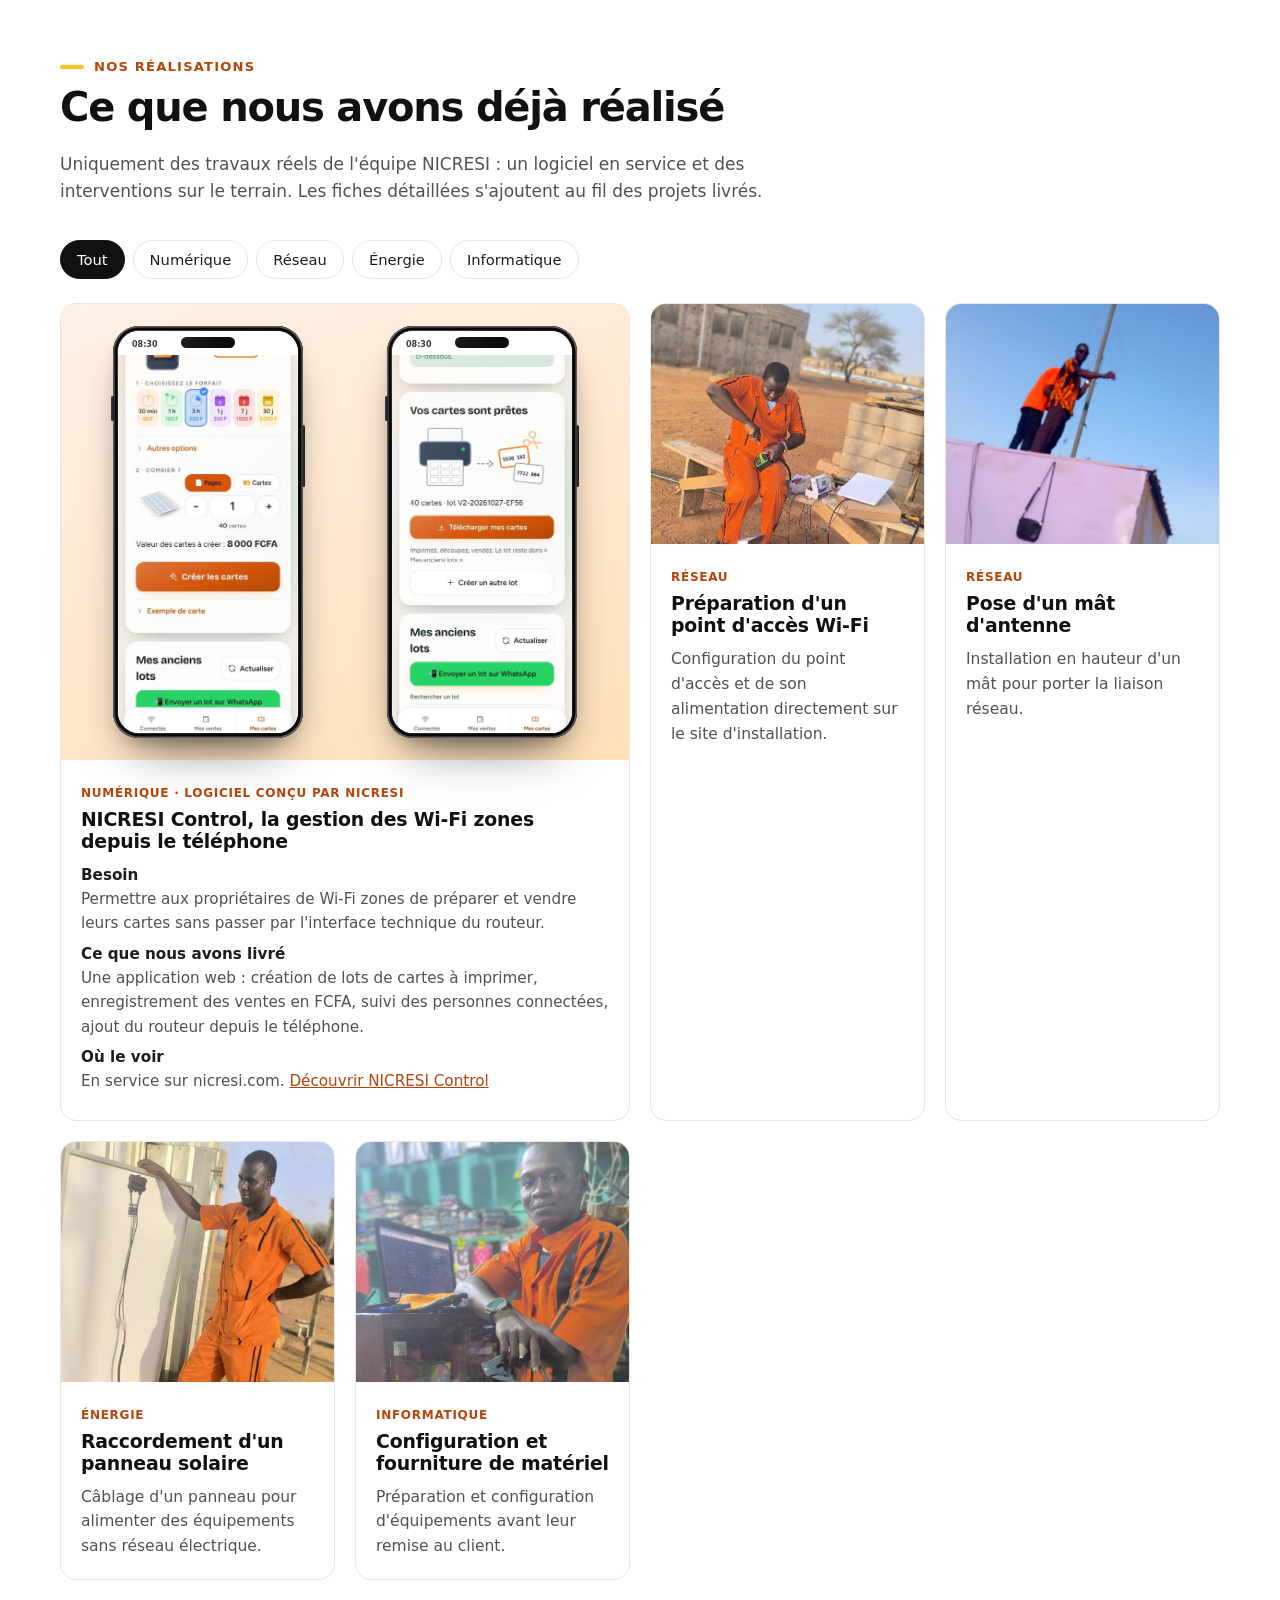
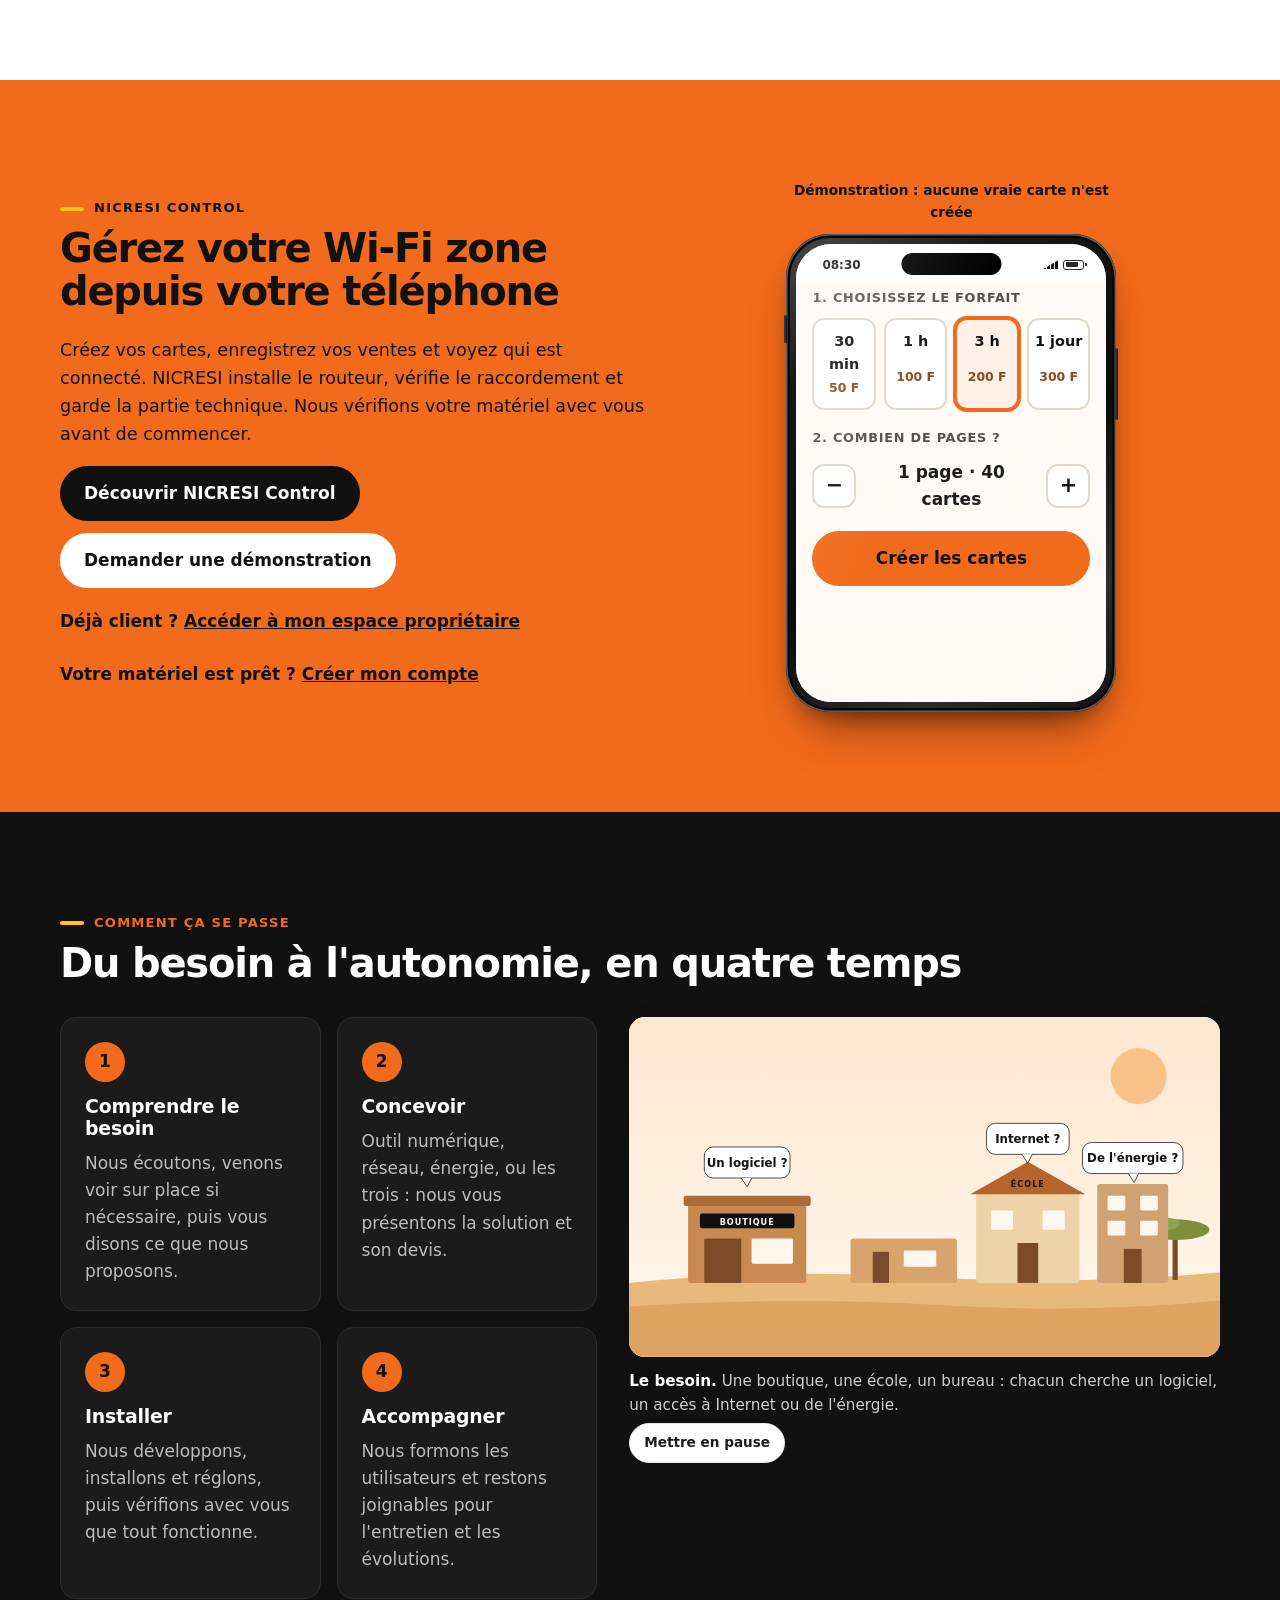
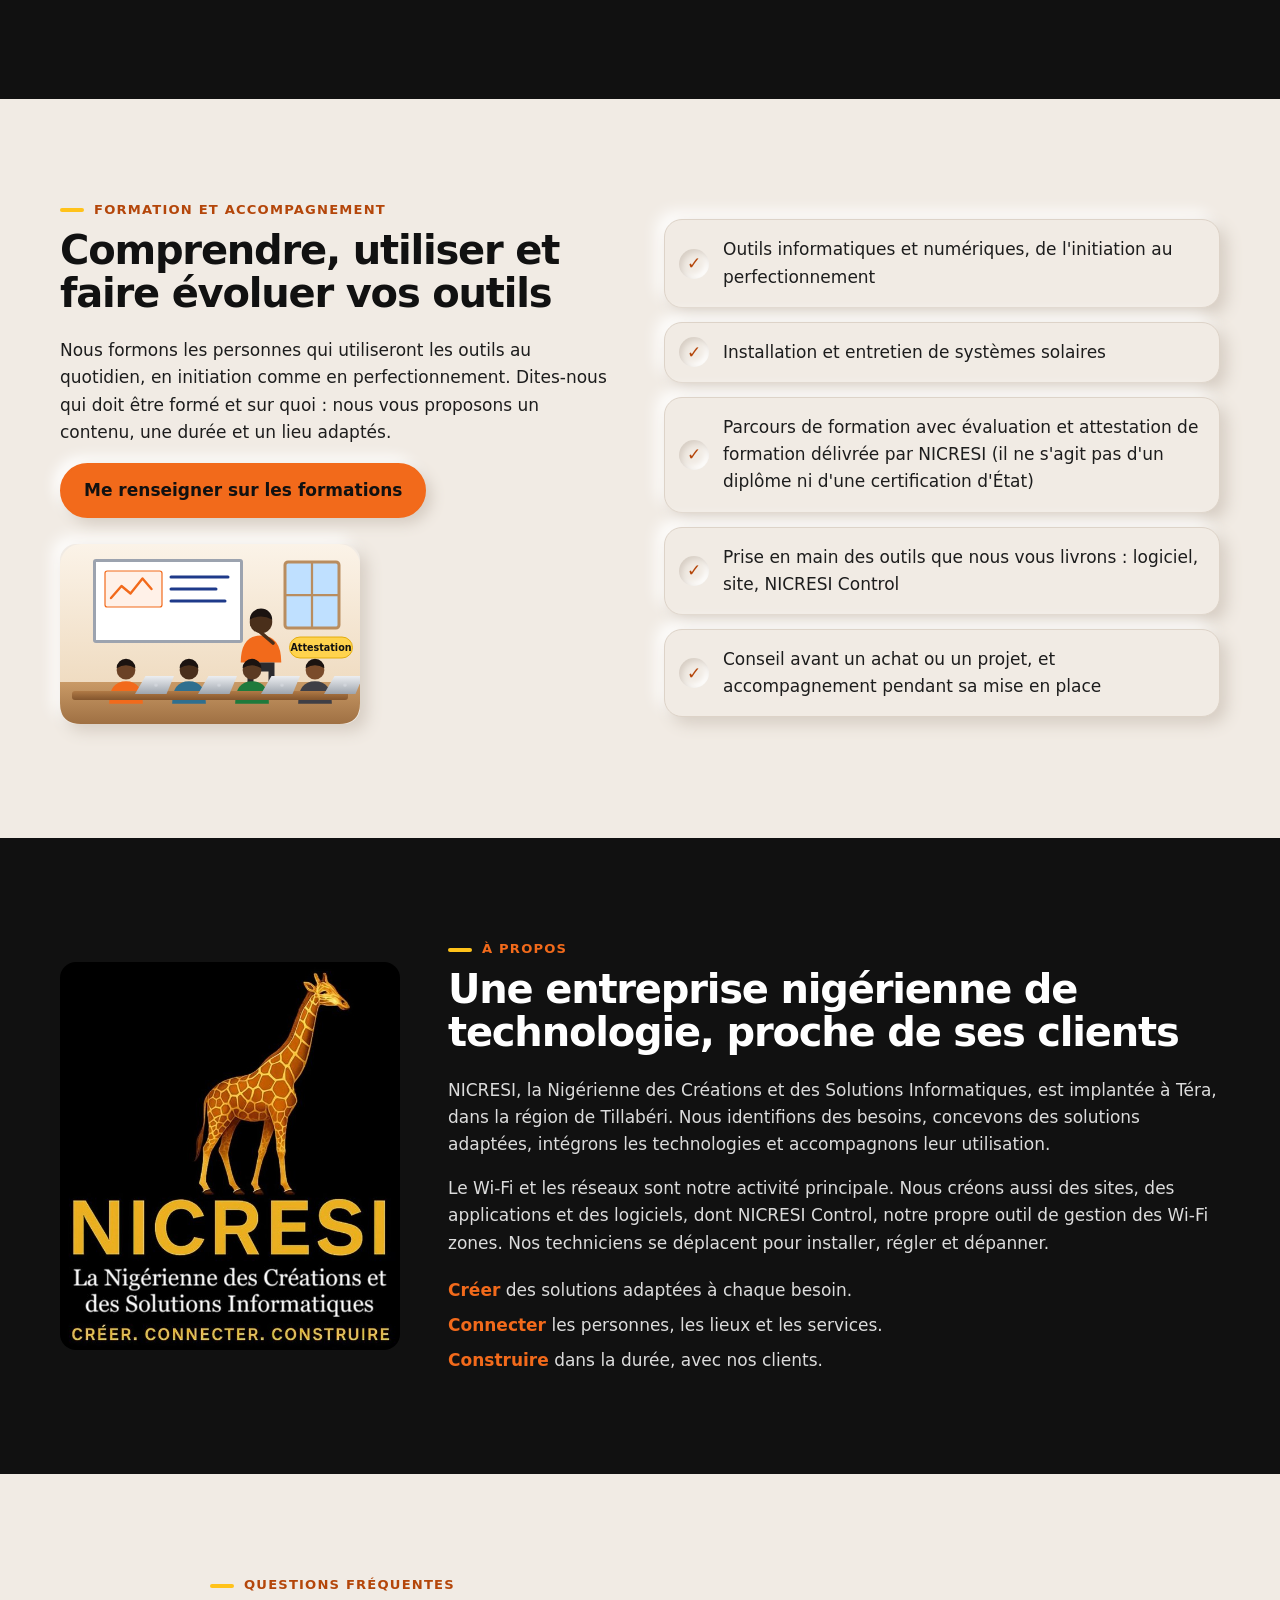
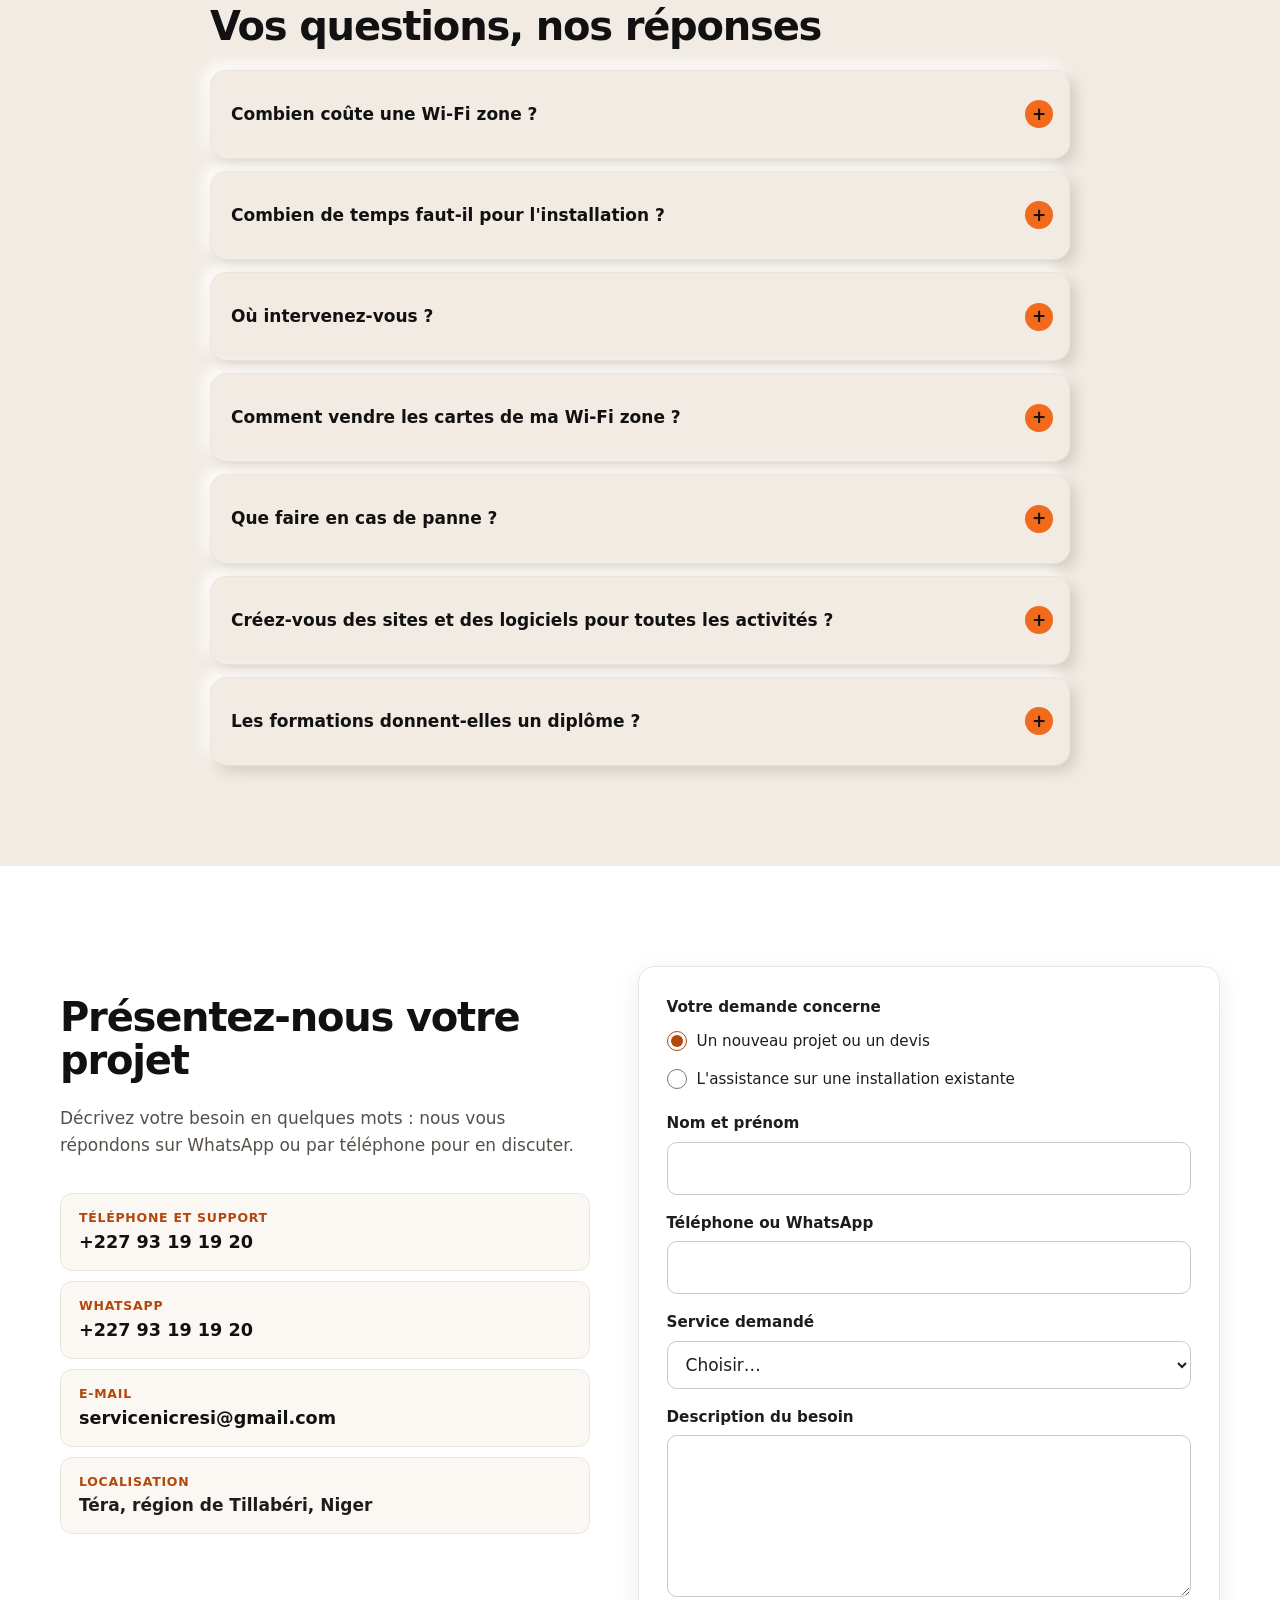
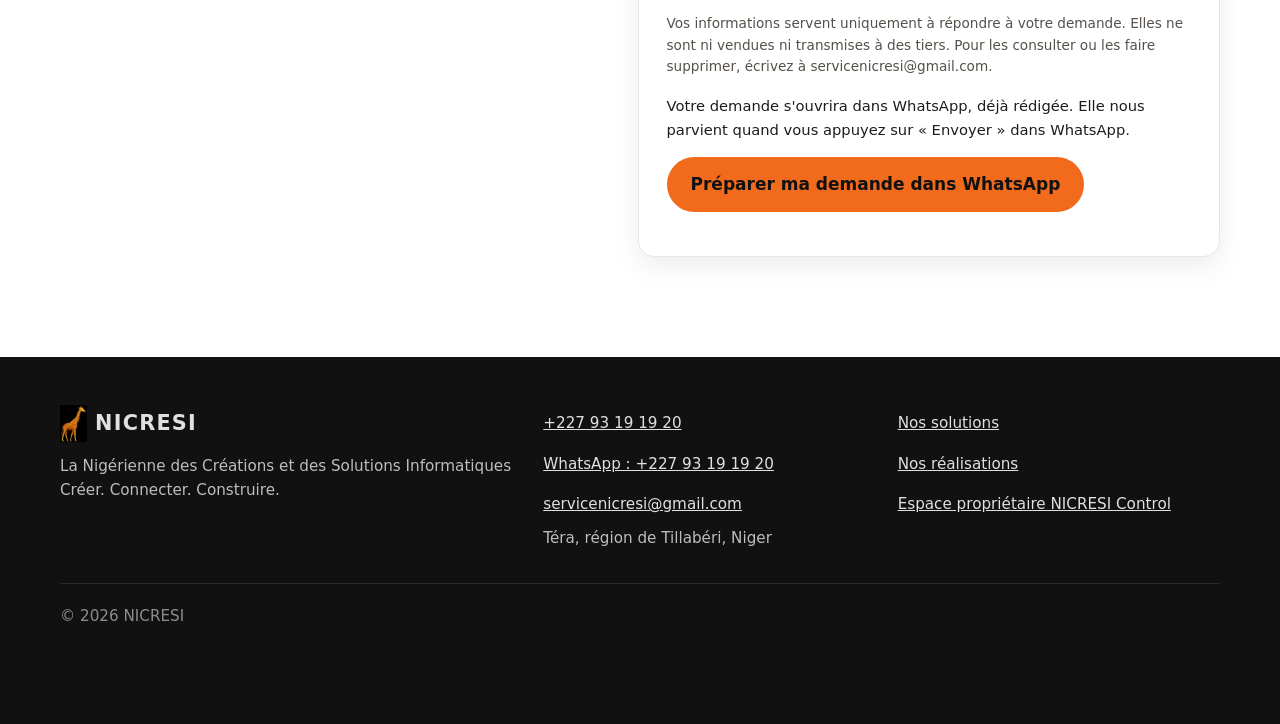
==== commit 938c54b7: "Illustrations réalistes : vrais téléphones et ordinateur, site nicresi.com qui défile, scènes animée" ====
--- a/public/index.html
+++ b/public/index.html
@@ -89,6 +89,7 @@
         </div>
         <figure class="accueil__photo relief">
           <img src="img/photos/technicien-terrain.jpg" alt="Un technicien NICRESI en tenue orange, assis sur un banc, prépare un point d'accès Wi-Fi sur un chantier" width="560" height="700" fetchpriority="high">
+          <div class="tel tel--petit tel--accueil" aria-hidden="true"><div class="tel__ecran"><div class="tel__barre" aria-hidden="true"><span>08:30</span><span class="tel__icones"><i class="tel__reseau"></i><i class="tel__batterie"></i></span></div><img src="img/photos/ncc-cartes-pretes.jpg" alt="" width="390" height="844"></div></div>
           <figcaption>Préparation d'un point d'accès Wi-Fi, directement sur le chantier.</figcaption>
         </figure>
       </div>
@@ -103,7 +104,7 @@
         <div class="portes-accueil">
           <article class="porte-accueil porte-accueil--vedette" id="sol-reseau">
             <div class="mini" aria-hidden="true">
-              <svg class="mini__svg" viewBox="0 0 160 96" width="160" height="96" focusable="false"><rect width="160" height="96" rx="12" fill="#fff1e2"/><circle cx="138" cy="16" r="26" fill="#ffe0b8"/><g stroke="#111" stroke-width="1.3" stroke-linejoin="round"><polygon points="24.6,67.0 80.0,99.0 80.0,94.0 24.6,62.0" fill="#e9a94f"/><polygon points="135.4,67.0 80.0,99.0 80.0,94.0 135.4,62.0" fill="#d98f33"/><polygon points="80.0,30.0 135.4,62.0 80.0,94.0 24.6,62.0" fill="#ffd88a"/><polygon points="47.1,55.0 69.6,68.0 69.6,50.0 47.1,37.0" fill="#fff"/><polygon points="88.7,57.0 69.6,68.0 69.6,50.0 88.7,39.0" fill="#ececec"/><polygon points="66.1,26.0 88.7,39.0 69.6,50.0 47.1,37.0" fill="#f26a1b"/><rect x="0" y="0" width="7" height="11" transform="matrix(0.866,0.5,0,1,54.0,48.0)" fill="#111"/><g class="a1"><path d="M67.9 38.0 V20.0" stroke-width="2.5"/><circle cx="67.9" cy="20.0" r="3.5" fill="#f26a1b"/></g><path class="a2 trait" d="M59.900000000000006 14.0 a10 10 0 0 1 16 0" fill="none" stroke="#f26a1b" stroke-width="2.6" stroke-linecap="round"/><path class="a3 trait" d="M53.900000000000006 8.0 a18 18 0 0 1 28 0" fill="none" stroke="#f26a1b" stroke-width="2.6" stroke-linecap="round"/><g class="a4"><polygon points="79.1,72.5 87.8,77.5 87.8,55.5 79.1,50.5" fill="#111"/><polygon points="90.4,76.0 87.8,77.5 87.8,55.5 90.4,54.0" fill="#111"/><polygon points="81.7,49.0 90.4,54.0 87.8,55.5 79.1,50.5" fill="#333"/><rect x="0" y="0" width="8" height="15" transform="matrix(0.866,0.5,0,1,80.0,52.0)" fill="#fff"/><path d="M2 8 l2 2.5 l3.5 -5" transform="matrix(0.866,0.5,0,1,80.0,52.0)" fill="none" stroke="#1e7a3c" stroke-width="1.8" stroke-linecap="round"/></g><g class="a5"><rect x="114" y="14" width="34" height="17" rx="8" fill="#ffd34d"/><text x="131" y="26" text-anchor="middle" class="mini__texte" stroke="none">200 F</text></g></g></svg>
+              <svg class="mini__svg" viewBox="0 0 160 96" width="160" height="96" focusable="false"><defs><linearGradient id="rw-ciel" x1="0" y1="0" x2="0" y2="1"><stop offset="0" stop-color="#bfe0ff"/><stop offset="1" stop-color="#fff4e4"/></linearGradient><linearGradient id="rw-mur" x1="0" y1="0" x2="0" y2="1"><stop offset="0" stop-color="#f1dcbc"/><stop offset="1" stop-color="#d9b48a"/></linearGradient><linearGradient id="rw-sol" x1="0" y1="0" x2="0" y2="1"><stop offset="0" stop-color="#e3bd8a"/><stop offset="1" stop-color="#c99459"/></linearGradient><linearGradient id="rw-ap" x1="0" y1="0" x2="0" y2="1"><stop offset="0" stop-color="#ffffff"/><stop offset="1" stop-color="#d9dee5"/></linearGradient><linearGradient id="rw-cadre" x1="0" y1="0" x2="0" y2="1"><stop offset="0" stop-color="#3d3d40"/><stop offset="1" stop-color="#0e0e10"/></linearGradient><linearGradient id="rw-vitre" x1="0" y1="0" x2="0" y2="1"><stop offset="0" stop-color="#9fd0f5"/><stop offset="1" stop-color="#5d93c4"/></linearGradient></defs><rect width="160" height="96" rx="12" fill="url(#rw-ciel)"/><path d="M0 74 H160 V84 Q160 96 148 96 H12 Q0 96 0 84Z" fill="url(#rw-sol)"/><ellipse cx="44" cy="75" rx="38" ry="3" fill="#000" opacity=".12"/><rect x="10" y="34" width="66" height="40" fill="url(#rw-mur)"/><rect x="8" y="31" width="70" height="4" rx="1" fill="#b98d5f"/><rect x="20" y="50" width="12" height="24" rx="1" fill="#7a4b26"/><circle cx="30" cy="62" r=".9" fill="#e8c27a"/><rect x="44" y="44" width="22" height="14" rx="1" fill="url(#rw-vitre)" stroke="#8a6440" stroke-width="1.2"/><path d="M55 44 V58" stroke="#8a6440" stroke-width="1"/><g class="a1"><rect x="55" y="8" width="2.4" height="24" fill="#8f969e"/><rect x="50" y="10" width="12" height="17" rx="2.5" fill="url(#rw-ap)" stroke="#c4cad1" stroke-width=".6"/><circle cx="56" cy="23.5" r="1.1" fill="#22c55e"/><rect x="53.5" y="13" width="5" height=".8" rx=".4" fill="#c4cad1"/></g><path class="a2 trait" d="M66 12 a7 7 0 0 1 0 11" fill="none" stroke="#f26a1b" stroke-width="2.4" stroke-linecap="round"/><path class="a3 trait" d="M71 8 a13 13 0 0 1 0 19" fill="none" stroke="#f26a1b" stroke-width="2.4" stroke-linecap="round" opacity=".8"/><g class="a4"><ellipse cx="108" cy="84" rx="13" ry="2.2" fill="#000" opacity=".15"/><rect x="96" y="26" width="25" height="54" rx="5.0" fill="url(#rw-cadre)"/><rect x="97.6" y="27.6" width="21.8" height="50.8" rx="3.8" fill="#fff"/><rect x="105.0" y="29" width="7.0" height="2.6" rx="1.3" fill="#111"/><rect x="98.6" y="34" width="19.8" height="10" rx="2" fill="#e8f7ee"/><path d="M103 40.5 a4 4 0 0 1 6 0 M104.4 42 a2 2 0 0 1 3.2 0" fill="none" stroke="#16a34a" stroke-width="1" stroke-linecap="round"/><circle cx="106" cy="43" r=".6" fill="#16a34a"/><text x="108.5" y="51" text-anchor="middle" class="mini__texte" style="font-size:4.2px">Connecté</text><rect x="99.5" y="55" width="18" height="2.2" rx="1.1" fill="#e5e7eb"/><rect x="99.5" y="59.5" width="13" height="2.2" rx="1.1" fill="#e5e7eb"/><rect x="99.5" y="68" width="18" height="5" rx="2.5" fill="#f26a1b"/></g><g class="a5"><rect x="129" y="15" width="27" height="19" rx="2" fill="#000" opacity=".12" transform="rotate(-6 142 25)"/><g transform="rotate(-6 142 24)"><rect x="127" y="13" width="27" height="19" rx="2" fill="#fff" stroke="#f26a1b" stroke-width=".8" stroke-dasharray="2 1.4"/><text x="140.5" y="21" text-anchor="middle" class="mini__texte" style="font-size:6px">200 F</text><text x="140.5" y="28" text-anchor="middle" class="mini__texte" style="font-size:4.4px;letter-spacing:.4px">5530 182</text></g></g></svg>
             </div>
             <h3>Avoir Internet et ouvrir une Wi-Fi zone</h3>
             <p>Notre activité principale. Nous installons la connexion, l'antenne et les points d'accès, puis nous vous donnons les outils pour vendre vos cartes.</p>
@@ -119,9 +120,11 @@
             </div>
           </article>
           <article class="porte-accueil" id="sol-numerique">
-            <div class="mini" aria-hidden="true">
-              <svg class="mini__svg" viewBox="0 0 160 96" width="160" height="96" focusable="false"><rect width="160" height="96" rx="12" fill="#fff1e2"/><circle cx="138" cy="16" r="26" fill="#ffe0b8"/><g stroke="#111" stroke-width="1.3" stroke-linejoin="round"><polygon points="24.6,67.0 80.0,99.0 80.0,94.0 24.6,62.0" fill="#e9a94f"/><polygon points="135.4,67.0 80.0,99.0 80.0,94.0 135.4,62.0" fill="#d98f33"/><polygon points="80.0,30.0 135.4,62.0 80.0,94.0 24.6,62.0" fill="#ffd88a"/><polygon points="50.6,55.0 85.2,75.0 85.2,72.0 50.6,52.0" fill="#333"/><polygon points="109.4,61.0 85.2,75.0 85.2,72.0 109.4,58.0" fill="#222"/><polygon points="74.8,38.0 109.4,58.0 85.2,72.0 50.6,52.0" fill="#555"/><rect x="0" y="0" width="40" height="30" transform="matrix(0.866,0.5,0,1,74.8,8.0)" fill="#111"/><g transform="matrix(0.866,0.5,0,1,74.8,8.0)"><rect class="a1" x="4" y="4" width="32" height="6"  fill="#f26a1b" stroke="none"/></g><g transform="matrix(0.866,0.5,0,1,74.8,8.0)"><rect class="a2" x="4" y="13" width="16" height="13"  fill="#ffd34d" stroke="none"/></g><g class="a3" stroke="none"><rect x="23" y="13" width="13" height="3" transform="matrix(0.866,0.5,0,1,74.8,8.0)" fill="#fff"/><rect x="23" y="19" width="13" height="3" transform="matrix(0.866,0.5,0,1,74.8,8.0)" fill="#9a9a9a"/></g><g transform="matrix(0.866,0.5,0,1,74.8,8.0)"><rect class="a4" x="23" y="23" width="9" height="4" rx="2"  fill="#f26a1b" stroke="none"/></g><g class="a5"><polygon points="87.8,77.5 96.5,82.5 96.5,60.5 87.8,55.5" fill="#111"/><polygon points="99.1,81.0 96.5,82.5 96.5,60.5 99.1,59.0" fill="#111"/><polygon points="90.4,54.0 99.1,59.0 96.5,60.5 87.8,55.5" fill="#333"/><rect x="0" y="0" width="8" height="4" transform="matrix(0.866,0.5,0,1,88.7,57.0)" fill="#f26a1b"/><rect x="0" y="6" width="8" height="9" transform="matrix(0.866,0.5,0,1,88.7,57.0)" fill="#fff"/></g></g></svg>
-            </div>
+            <figure class="appareils" aria-label="Le site nicresi.com affiché sur un ordinateur portable et sur un téléphone">
+              <div class="pc" aria-hidden="true"><div class="pc__ecran"><div class="pc__vue"><img class="defile" src="img/photos/site-ordinateur.jpg" alt="" width="560" height="1575" loading="lazy"></div></div><div class="pc__base"></div></div>
+              <div class="tel tel--appareils" aria-hidden="true"><div class="tel__ecran"><div class="tel__barre" aria-hidden="true"><span>08:30</span><span class="tel__icones"><i class="tel__reseau"></i><i class="tel__batterie"></i></span></div><div class="tel__vue"><img class="defile" src="img/photos/site-telephone.jpg" alt="" width="240" height="1600" loading="lazy"></div></div></div>
+              <figcaption>Exemple réel : le site nicresi.com, sur ordinateur et sur téléphone.</figcaption>
+            </figure>
             <h3>Créer un site, une application ou un logiciel</h3>
             <p>Un site pour être trouvé, une application pour vos clients, un logiciel pour suivre vos ventes ou votre stock : nous le concevons avec vous, puis nous l'entretenons.</p>
             <ul>
@@ -133,7 +136,7 @@
           </article>
           <article class="porte-accueil" id="sol-equipements">
             <div class="mini" aria-hidden="true">
-              <svg class="mini__svg" viewBox="0 0 160 96" width="160" height="96" focusable="false"><rect width="160" height="96" rx="12" fill="#fff1e2"/><circle cx="138" cy="16" r="26" fill="#ffe0b8"/><g stroke="#111" stroke-width="1.3" stroke-linejoin="round"><polygon points="24.6,67.0 80.0,99.0 80.0,94.0 24.6,62.0" fill="#e9a94f"/><polygon points="135.4,67.0 80.0,99.0 80.0,94.0 135.4,62.0" fill="#d98f33"/><polygon points="80.0,30.0 135.4,62.0 80.0,94.0 24.6,62.0" fill="#ffd88a"/><circle class="a1" cx="28" cy="18" r="9" fill="#ffd34d"/><polygon points="52.3,50.0 76.5,64.0 76.5,48.0 52.3,34.0" fill="#fff"/><polygon points="99.1,51.0 76.5,64.0 76.5,48.0 99.1,35.0" fill="#ececec"/><polygon points="74.8,21.0 99.1,35.0 76.5,48.0 52.3,34.0" fill="#f3c38a"/><rect x="0" y="0" width="7" height="10" transform="matrix(0.866,0.5,0,1,59.2,44.0)" fill="#7a4b26"/><g transform="matrix(0.866,0.5,-0.866,0.5,74.8,21.0)"><g class="a2"><rect x="3" y="3" width="22" height="20" fill="#1f3550"/><path d="M14 3 V23 M3 13 H25" stroke="#7fb2e5" stroke-width="1"/></g></g><path class="a3 trait" d="M86.9 46.0 L97.3 52.0 L92.1 59.0" fill="none" stroke="#f26a1b" stroke-width="2.2" stroke-dasharray="3 3"/><polygon points="78.3,71.0 88.7,77.0 88.7,61.0 78.3,55.0" fill="#fff"/><polygon points="99.1,71.0 88.7,77.0 88.7,61.0 99.1,55.0" fill="#ececec"/><polygon points="88.7,49.0 99.1,55.0 88.7,61.0 78.3,55.0" fill="#ddd"/><g transform="matrix(0.866,0.5,0,1,78.3,57.0)"><rect class="a4 remplit" x="2" y="1" width="8" height="12"  fill="#1e7a3c" stroke="none"/></g><rect x="0" y="0" width="6" height="6" transform="matrix(0.866,0.5,0,1,67.9,47.0)" fill="#fff"/><g class="a5"><rect x="0" y="0" width="6" height="6" transform="matrix(0.866,0.5,0,1,67.9,47.0)" fill="#ffd34d"/><path d="M3 -3 v-3 M8 -1 l3 -2 M-2 -1 l-3 -2" transform="matrix(0.866,0.5,0,1,67.9,47.0)" stroke="#f26a1b" stroke-width="1.6" stroke-linecap="round"/></g></g></svg>
+              <svg class="mini__svg" viewBox="0 0 160 96" width="160" height="96" focusable="false"><defs><linearGradient id="rs-ciel" x1="0" y1="0" x2="0" y2="1"><stop offset="0" stop-color="#9fd2ff"/><stop offset="1" stop-color="#fff1d6"/></linearGradient><linearGradient id="rs-mur" x1="0" y1="0" x2="0" y2="1"><stop offset="0" stop-color="#fbe8cf"/><stop offset="1" stop-color="#e2c29b"/></linearGradient><linearGradient id="rs-toit" x1="0" y1="0" x2="0" y2="1"><stop offset="0" stop-color="#a0522d"/><stop offset="1" stop-color="#7a3b1e"/></linearGradient><linearGradient id="rs-pv" x1="0" y1="0" x2="0" y2="1"><stop offset="0" stop-color="#2a5a96"/><stop offset="1" stop-color="#14335f"/></linearGradient><linearGradient id="rs-bat" x1="0" y1="0" x2="0" y2="1"><stop offset="0" stop-color="#f4f5f7"/><stop offset="1" stop-color="#b8bec6"/></linearGradient><linearGradient id="rs-sol" x1="0" y1="0" x2="0" y2="1"><stop offset="0" stop-color="#e3bd8a"/><stop offset="1" stop-color="#c99459"/></linearGradient><radialGradient id="rs-soleil"><stop offset="0" stop-color="#fff3b0"/><stop offset=".55" stop-color="#ffcc33"/><stop offset="1" stop-color="#ff9d1f"/></radialGradient><radialGradient id="rs-lueur"><stop offset="0" stop-color="#ffe680" stop-opacity=".9"/><stop offset="1" stop-color="#ffe680" stop-opacity="0"/></radialGradient></defs><rect width="160" height="96" rx="12" fill="url(#rs-ciel)"/><g class="a1"><circle cx="134" cy="20" r="17" fill="url(#rs-lueur)"/><circle cx="134" cy="20" r="8.5" fill="url(#rs-soleil)"/></g><path d="M0 76 H160 V84 Q160 96 148 96 H12 Q0 96 0 84Z" fill="url(#rs-sol)"/><ellipse cx="46" cy="77" rx="40" ry="3" fill="#000" opacity=".12"/><rect x="14" y="40" width="64" height="36" fill="url(#rs-mur)"/><polygon points="8,41 22,18 70,18 84,41" fill="url(#rs-toit)"/><g class="a2"><polygon points="28,21 66,21 63,37 24,37" fill="url(#rs-pv)" stroke="#d7dde4" stroke-width="1.2" stroke-linejoin="round"/><path d="M36.4 22 L32.4 36" stroke="#6f9bd1" stroke-width=".5"/><path d="M43.8 22 L39.8 36" stroke="#6f9bd1" stroke-width=".5"/><path d="M51.2 22 L47.2 36" stroke="#6f9bd1" stroke-width=".5"/><path d="M58.6 22 L54.6 36" stroke="#6f9bd1" stroke-width=".5"/><path d="M27 29 H64" stroke="#6f9bd1" stroke-width=".5"/><polygon points="30,22 40,22 36,30 27,30" fill="#fff" opacity=".12"/></g><rect x="24" y="54" width="11" height="22" rx="1" fill="#7a4b26"/><rect x="48" y="50" width="16" height="12" rx="1" fill="#f6efe6" stroke="#8a6440" stroke-width="1.1"/><path class="a3 trait" d="M78 30 C 96 30, 96 44, 104 52" fill="none" stroke="#1f2937" stroke-width="1.8" stroke-linecap="round"/><ellipse cx="117" cy="80" rx="17" ry="2.4" fill="#000" opacity=".15"/><rect x="102" y="50" width="30" height="29" rx="3" fill="url(#rs-bat)" stroke="#9aa1aa" stroke-width=".8"/><rect x="107" y="46.5" width="5" height="4" rx="1" fill="#d12f2f"/><rect x="122" y="46.5" width="5" height="4" rx="1" fill="#2f2f33"/><rect x="106" y="56" width="22" height="16" rx="1.5" fill="#1f2937"/><rect class="a4 remplit" x="107.5" y="57.5" width="19" height="13" rx="1" fill="#22c55e"/><text x="117" y="76.6" text-anchor="middle" class="mini__texte" style="font-size:3.8px;fill:#374151">12 V</text><g class="a5"><circle cx="56" cy="56" r="13" fill="url(#rs-lueur)"/><rect x="48" y="50" width="16" height="12" rx="1" fill="#ffe27a" stroke="#8a6440" stroke-width="1.1"/><path d="M56 50 V62 M48 56 H64" stroke="#8a6440" stroke-width=".8"/></g></svg>
             </div>
             <h3>Équiper un local et l'alimenter au solaire</h3>
             <p>Nous fournissons, installons et entretenons le matériel, et nous dimensionnons panneaux et batteries selon ce que vous devez alimenter.</p>
@@ -146,7 +149,7 @@
           </article>
           <article class="porte-accueil" id="sol-formation">
             <div class="mini" aria-hidden="true">
-              <svg class="mini__svg" viewBox="0 0 160 96" width="160" height="96" focusable="false"><rect width="160" height="96" rx="12" fill="#fff1e2"/><circle cx="138" cy="16" r="26" fill="#ffe0b8"/><g stroke="#111" stroke-width="1.3" stroke-linejoin="round"><polygon points="24.6,67.0 80.0,99.0 80.0,94.0 24.6,62.0" fill="#e9a94f"/><polygon points="135.4,67.0 80.0,99.0 80.0,94.0 135.4,62.0" fill="#d98f33"/><polygon points="80.0,30.0 135.4,62.0 80.0,94.0 24.6,62.0" fill="#ffd88a"/><rect x="0" y="0" width="52" height="26" transform="matrix(0.866,0.5,0,1,76.5,5.0)" fill="#2d3b2d"/><g transform="matrix(0.866,0.5,0,1,76.5,5.0)"><path class="a1 trait" d="M5 7 H39"  stroke="#fff" stroke-width="2.4" stroke-linecap="round"/></g><g transform="matrix(0.866,0.5,0,1,76.5,5.0)"><path class="a2 trait" d="M5 15 H31"  stroke="#fff" stroke-width="2.4" stroke-linecap="round"/></g><g transform="matrix(0.866,0.5,0,1,76.5,5.0)"><path class="a3 trait" d="M5 23 H45"  stroke="#fff" stroke-width="2.4" stroke-linecap="round"/></g><g class="a4"><polygon points="52.3,62.0 59.2,66.0 59.2,57.0 52.3,53.0" fill="#f26a1b"/><polygon points="66.1,62.0 59.2,66.0 59.2,57.0 66.1,53.0" fill="#f26a1b"/><polygon points="59.2,49.0 66.1,53.0 59.2,57.0 52.3,53.0" fill="#f26a1b"/><circle cx="59.2" cy="48.0" r="4" fill="#5b3a22"/><polygon points="60.9,73.0 67.9,77.0 67.9,68.0 60.9,64.0" fill="#2f6f8f"/><polygon points="74.8,73.0 67.9,77.0 67.9,68.0 74.8,64.0" fill="#2f6f8f"/><polygon points="67.9,60.0 74.8,64.0 67.9,68.0 60.9,64.0" fill="#2f6f8f"/><circle cx="67.9" cy="59.0" r="4" fill="#5b3a22"/><polygon points="69.6,84.0 76.5,88.0 76.5,79.0 69.6,75.0" fill="#333"/><polygon points="83.5,84.0 76.5,88.0 76.5,79.0 83.5,75.0" fill="#333"/><polygon points="76.5,71.0 83.5,75.0 76.5,79.0 69.6,75.0" fill="#333"/><circle cx="76.5" cy="70.0" r="4" fill="#5b3a22"/></g><g class="a5"><circle cx="126.4" cy="25.0" r="8" fill="#1e7a3c"/><path d="M122.4 25.0 l3 3 l5 -6" fill="none" stroke="#fff" stroke-width="2.2" stroke-linecap="round"/></g></g></svg>
+              <svg class="mini__svg" viewBox="0 0 160 96" width="160" height="96" focusable="false"><defs><linearGradient id="rf-mur" x1="0" y1="0" x2="0" y2="1"><stop offset="0" stop-color="#fbf3e8"/><stop offset="1" stop-color="#efdcc3"/></linearGradient><linearGradient id="rf-sol" x1="0" y1="0" x2="0" y2="1"><stop offset="0" stop-color="#c99a66"/><stop offset="1" stop-color="#a8794a"/></linearGradient><linearGradient id="rf-table" x1="0" y1="0" x2="0" y2="1"><stop offset="0" stop-color="#b07a46"/><stop offset="1" stop-color="#8a5a30"/></linearGradient><linearGradient id="rf-alu" x1="0" y1="0" x2="0" y2="1"><stop offset="0" stop-color="#eceef1"/><stop offset="1" stop-color="#a9afb7"/></linearGradient></defs><rect width="160" height="96" rx="12" fill="url(#rf-mur)"/><path d="M0 70 H160 V84 Q160 96 148 96 H12 Q0 96 0 84Z" fill="url(#rf-sol)"/><rect x="28" y="8" width="90" height="46" rx="2" fill="#9ca3af"/><rect x="30" y="10" width="86" height="42" fill="#fff"/><rect x="52" y="54" width="42" height="2.5" rx="1" fill="#9ca3af"/><path class="a1 trait" d="M38 20 H92" stroke="#1e3a8a" stroke-width="2.2" stroke-linecap="round"/><path class="a2 trait" d="M38 29 H80" stroke="#1e3a8a" stroke-width="2.2" stroke-linecap="round"/><path class="a3 trait" d="M38 38 H100" stroke="#f26a1b" stroke-width="2.2" stroke-linecap="round"/><rect x="10" y="74" width="140" height="5" rx="1.5" fill="url(#rf-table)"/><g class="a4"><path d="M29.0 82.0 Q29.0 70.0 38 70.0 Q47.0 70.0 47.0 82.0Z" fill="#f26a1b"/><circle cx="38" cy="64" r="5.0" fill="#6b4226"/><path d="M33.0 63.0 A5.0 5.0 0 0 1 43.0 63.0 Q38 60.0 33.0 63.0Z" fill="#1b1310"/><path d="M71.0 81.0 Q71.0 69.0 80 69.0 Q89.0 69.0 89.0 81.0Z" fill="#2f6f8f"/><circle cx="80" cy="63" r="5.0" fill="#4a2f1b"/><path d="M75.0 62.0 A5.0 5.0 0 0 1 85.0 62.0 Q80 59.0 75.0 62.0Z" fill="#1b1310"/><path d="M113.0 82.0 Q113.0 70.0 122 70.0 Q131.0 70.0 131.0 82.0Z" fill="#3f3f46"/><circle cx="122" cy="64" r="5.0" fill="#5b3a22"/><path d="M117.0 63.0 A5.0 5.0 0 0 1 127.0 63.0 Q122 60.0 117.0 63.0Z" fill="#1b1310"/><path d="M44 74 l6 -9 h14 l-4 9z" fill="url(#rf-alu)"/><path d="M86 74 l6 -9 h14 l-4 9z" fill="url(#rf-alu)"/></g><g class="a5"><rect x="122" y="10" width="30" height="21" rx="1.5" fill="#000" opacity=".1" transform="translate(1.5 1.5)"/><rect x="122" y="10" width="30" height="21" rx="1.5" fill="#fffdf7" stroke="#e5d6b8" stroke-width=".6"/><text x="137" y="17" text-anchor="middle" class="mini__texte" style="font-size:4.2px">Attestation</text><rect x="126" y="20" width="16" height="1.3" rx=".6" fill="#d1d5db"/><rect x="126" y="23.5" width="12" height="1.3" rx=".6" fill="#d1d5db"/><circle cx="146" cy="25" r="3.6" fill="#f5b301"/><circle cx="146" cy="25" r="2.2" fill="none" stroke="#fff" stroke-width=".6"/></g></svg>
             </div>
             <h3>Se former ou être conseillé</h3>
             <p>Nous formons les personnes qui utiliseront les outils, et nous vous aidons à choisir avant d'investir.</p>
@@ -218,12 +221,12 @@
             <label for="sim-jours">Jours d'ouverture par mois : <strong data-valeur="jours">30</strong></label>
             <input type="range" id="sim-jours" min="10" max="31" step="1" value="30">
           </div>
-          <div class="simulateur__resultat">
+          <div class="tel tel--libre tel--simulateur"><div class="tel__ecran tel__ecran--sombre"><div class="tel__barre tel__barre--clair" aria-hidden="true"><span>08:30</span><span class="tel__icones"><i class="tel__reseau"></i><i class="tel__batterie"></i></span></div><div class="simulateur__resultat">
             <p class="simulateur__libelle">Ventes estimées par mois</p>
             <output class="simulateur__montant" for="sim-clients sim-prix sim-jours" aria-live="polite">90 000 F CFA</output>
             <p class="simulateur__note">Estimation à partir de vos chiffres, avant les frais d'Internet, d'électricité et de matériel. Ce n'est pas une promesse de résultat : nous étudions avec vous le lieu et la demande réelle.</p>
             <a class="bouton" data-action="sim-whatsapp" href="https://wa.me/22793191920">Étudier mon projet sur WhatsApp</a>
-          </div>
+          </div></div></div>
         </form>
       </div>
     </section>
@@ -252,8 +255,8 @@
         <div class="realisations">
           <article class="realisation realisation--large" data-categorie="numerique">
             <div class="realisation__captures">
-              <img src="img/photos/ncc-creer-cartes.jpg" alt="Écran NICRESI Control : choix du forfait, de 30 minutes à 30 jours, et du nombre de cartes à créer" loading="lazy" width="390" height="844">
-              <img src="img/photos/ncc-cartes-pretes.jpg" alt="Écran NICRESI Control : un lot de 40 cartes prêt à télécharger et à imprimer" loading="lazy" width="390" height="844">
+              <div class="tel tel--petit"><div class="tel__ecran"><div class="tel__barre" aria-hidden="true"><span>08:30</span><span class="tel__icones"><i class="tel__reseau"></i><i class="tel__batterie"></i></span></div><img src="img/photos/ncc-creer-cartes.jpg" alt="Écran NICRESI Control : choix du forfait, de 30 minutes à 30 jours, et du nombre de cartes à créer" loading="lazy" width="390" height="844"></div></div>
+              <div class="tel tel--petit"><div class="tel__ecran"><div class="tel__barre" aria-hidden="true"><span>08:30</span><span class="tel__icones"><i class="tel__reseau"></i><i class="tel__batterie"></i></span></div><img src="img/photos/ncc-cartes-pretes.jpg" alt="Écran NICRESI Control : un lot de 40 cartes prêt à télécharger et à imprimer" loading="lazy" width="390" height="844"></div></div>
             </div>
             <div class="realisation__corps">
               <p class="etiquette">Numérique · Logiciel conçu par NICRESI</p>
@@ -321,7 +324,7 @@
                Aucune carte réelle n'est créée. Masquée sans JavaScript. -->
           <div class="demo-ncc" id="demo-ncc" hidden>
             <p class="demo-ncc__badge">Démonstration : aucune vraie carte n'est créée</p>
-            <div class="demo-ncc__ecran">
+            <div class="tel tel--libre"><div class="tel__ecran"><div class="tel__barre" aria-hidden="true"><span>08:30</span><span class="tel__icones"><i class="tel__reseau"></i><i class="tel__batterie"></i></span></div><div class="demo-ncc__ecran">
               <div class="demo-ncc__etape" data-etape="1">
                 <p class="demo-ncc__titre">1. Choisissez le forfait</p>
                 <div class="demo-ncc__forfaits" role="group" aria-label="Forfait">
@@ -346,7 +349,7 @@
                 <p class="demo-ncc__note" role="status"></p>
                 <button type="button" class="demo-ncc__recommencer">Recommencer</button>
               </div>
-            </div>
+            </div></div></div>
           </div>
         </div>
       </div>
@@ -577,7 +580,7 @@
           <p>Nous formons les personnes qui utiliseront les outils au quotidien, en initiation comme en perfectionnement. Dites-nous qui doit être formé et sur quoi : nous vous proposons un contenu, une durée et un lieu adaptés.</p>
           <a class="bouton" href="#contact" data-service="Formation et conseil">Me renseigner sur les formations</a>
           <div class="mini illus" aria-hidden="true">
-            <svg class="illus__svg" viewBox="0 0 200 120" width="400" height="240" focusable="false"><rect width="200" height="120" rx="14" fill="#fff1e2"/><circle cx="24" cy="22" r="30" fill="#ffe0b8"/><g stroke="#111" stroke-width="1.1" stroke-linejoin="round"><polygon points="27.3,76.0 100.0,118.0 100.0,113.0 27.3,71.0" fill="#e9a94f"/><polygon points="172.7,76.0 100.0,118.0 100.0,113.0 172.7,71.0" fill="#d98f33"/><polygon points="100.0,29.0 172.7,71.0 100.0,113.0 27.3,71.0" fill="#ffd88a"/><polygon points="97.4,30.5 170.1,72.5 170.1,48.5 97.4,6.5" fill="#fbd9b0"/><polygon points="172.7,71.0 170.1,72.5 170.1,48.5 172.7,47.0" fill="#fbd9b0"/><polygon points="100.0,5.0 172.7,47.0 170.1,48.5 97.4,6.5" fill="#fff"/><polygon points="27.3,71.0 29.9,72.5 29.9,48.5 27.3,47.0" fill="#f7cd9b"/><polygon points="100.0,32.0 29.9,72.5 29.9,48.5 100.0,8.0" fill="#f7cd9b"/><polygon points="97.4,6.5 100.0,8.0 29.9,48.5 27.3,47.0" fill="#fff"/><rect x="0" y="0" width="44" height="17" transform="matrix(0.866,0.5,0,1,109.5,16.5)" fill="#2d3b2d"/><g transform="matrix(0.866,0.5,0,1,109.5,16.5)"><path class="a1 trait" d="M5 5 H35"  stroke="#fff" stroke-width="1.8" stroke-linecap="round"/></g><g transform="matrix(0.866,0.5,0,1,109.5,16.5)"><path class="a1 trait" d="M5 10 H27"  stroke="#fff" stroke-width="1.8" stroke-linecap="round"/></g><g transform="matrix(0.866,0.5,0,1,109.5,16.5)"><path class="a1 trait" d="M5 15 H39"  stroke="#fff" stroke-width="1.8" stroke-linecap="round"/></g><g class="a4"><polygon points="138.1,69.0 145.0,73.0 145.0,57.0 138.1,53.0" fill="#f26a1b"/><polygon points="152.0,69.0 145.0,73.0 145.0,57.0 152.0,53.0" fill="#d95c12"/><polygon points="145.0,49.0 152.0,53.0 145.0,57.0 138.1,53.0" fill="#f26a1b"/><circle cx="145.0" cy="48.0" r="4.5" fill="#4a2f1b"/></g><polygon points="77.5,56.0 96.5,67.0 96.5,58.0 77.5,47.0" fill="#a8703f"/><polygon points="105.2,62.0 96.5,67.0 96.5,58.0 105.2,53.0" fill="#8f5d33"/><polygon points="86.1,42.0 105.2,53.0 96.5,58.0 77.5,47.0" fill="#c98a52"/><polygon points="103.5,71.0 122.5,82.0 122.5,73.0 103.5,62.0" fill="#a8703f"/><polygon points="131.2,77.0 122.5,82.0 122.5,73.0 131.2,68.0" fill="#8f5d33"/><polygon points="112.1,57.0 131.2,68.0 122.5,73.0 103.5,62.0" fill="#c98a52"/><polygon points="55.0,69.0 74.0,80.0 74.0,71.0 55.0,60.0" fill="#a8703f"/><polygon points="82.7,75.0 74.0,80.0 74.0,71.0 82.7,66.0" fill="#8f5d33"/><polygon points="63.6,55.0 82.7,66.0 74.0,71.0 55.0,60.0" fill="#c98a52"/><polygon points="80.9,84.0 100.0,95.0 100.0,86.0 80.9,75.0" fill="#a8703f"/><polygon points="108.7,90.0 100.0,95.0 100.0,86.0 108.7,81.0" fill="#8f5d33"/><polygon points="89.6,70.0 108.7,81.0 100.0,86.0 80.9,75.0" fill="#c98a52"/><g class="a2"><polygon points="88.7,45.5 99.1,51.5 99.1,43.5 88.7,37.5" fill="#111"/><polygon points="100.0,51.0 99.1,51.5 99.1,43.5 100.0,43.0" fill="#111"/><polygon points="89.6,37.0 100.0,43.0 99.1,43.5 88.7,37.5" fill="#111"/><rect x="1" y="1" width="10" height="6" transform="matrix(0.866,0.5,0,1,88.7,37.5)" fill="#ffd34d" stroke="none"/><polygon points="114.7,60.5 125.1,66.5 125.1,58.5 114.7,52.5" fill="#111"/><polygon points="126.0,66.0 125.1,66.5 125.1,58.5 126.0,58.0" fill="#111"/><polygon points="115.6,52.0 126.0,58.0 125.1,58.5 114.7,52.5" fill="#111"/><rect x="1" y="1" width="10" height="6" transform="matrix(0.866,0.5,0,1,114.7,52.5)" fill="#ffd34d" stroke="none"/><polygon points="66.2,58.5 76.6,64.5 76.6,56.5 66.2,50.5" fill="#111"/><polygon points="77.5,64.0 76.6,64.5 76.6,56.5 77.5,56.0" fill="#111"/><polygon points="67.1,50.0 77.5,56.0 76.6,56.5 66.2,50.5" fill="#111"/><rect x="1" y="1" width="10" height="6" transform="matrix(0.866,0.5,0,1,66.2,50.5)" fill="#ffd34d" stroke="none"/><polygon points="92.2,73.5 102.6,79.5 102.6,71.5 92.2,65.5" fill="#111"/><polygon points="103.5,79.0 102.6,79.5 102.6,71.5 103.5,71.0" fill="#111"/><polygon points="93.1,65.0 103.5,71.0 102.6,71.5 92.2,65.5" fill="#111"/><rect x="1" y="1" width="10" height="6" transform="matrix(0.866,0.5,0,1,92.2,65.5)" fill="#ffd34d" stroke="none"/></g><g class="a3"><polygon points="76.6,64.5 82.7,68.0 82.7,58.0 76.6,54.5" fill="#2f6f8f"/><polygon points="87.9,65.0 82.7,68.0 82.7,58.0 87.9,55.0" fill="#2f6f8f"/><polygon points="81.8,51.5 87.9,55.0 82.7,58.0 76.6,54.5" fill="#2f6f8f"/><circle cx="82.2" cy="49.8" r="4" fill="#5b3a22"/><polygon points="102.6,79.5 108.7,83.0 108.7,73.0 102.6,69.5" fill="#333"/><polygon points="113.9,80.0 108.7,83.0 108.7,73.0 113.9,70.0" fill="#333"/><polygon points="107.8,66.5 113.9,70.0 108.7,73.0 102.6,69.5" fill="#333"/><circle cx="108.2" cy="64.8" r="4" fill="#5b3a22"/><polygon points="54.1,77.5 60.2,81.0 60.2,71.0 54.1,67.5" fill="#1e7a3c"/><polygon points="65.4,78.0 60.2,81.0 60.2,71.0 65.4,68.0" fill="#1e7a3c"/><polygon points="59.3,64.5 65.4,68.0 60.2,71.0 54.1,67.5" fill="#1e7a3c"/><circle cx="59.7" cy="62.8" r="4" fill="#5b3a22"/><polygon points="80.1,92.5 86.1,96.0 86.1,86.0 80.1,82.5" fill="#7a4b26"/><polygon points="91.3,93.0 86.1,96.0 86.1,86.0 91.3,83.0" fill="#7a4b26"/><polygon points="85.3,79.5 91.3,83.0 86.1,86.0 80.1,82.5" fill="#7a4b26"/><circle cx="85.7" cy="77.8" r="4" fill="#5b3a22"/></g><g class="a5"><rect x="136" y="8" width="58" height="18" rx="9" fill="#ffd34d"/><text x="165" y="20.5" text-anchor="middle" class="mini__texte" stroke="none">Attestation</text></g></g></svg>
+            <svg class="illus__svg" viewBox="0 0 200 120" width="400" height="240" focusable="false"><defs><linearGradient id="rc-mur" x1="0" y1="0" x2="0" y2="1"><stop offset="0" stop-color="#fbf3e8"/><stop offset="1" stop-color="#ecd5b6"/></linearGradient><linearGradient id="rc-sol" x1="0" y1="0" x2="0" y2="1"><stop offset="0" stop-color="#c99a66"/><stop offset="1" stop-color="#9f7043"/></linearGradient><linearGradient id="rc-table" x1="0" y1="0" x2="0" y2="1"><stop offset="0" stop-color="#b07a46"/><stop offset="1" stop-color="#83552d"/></linearGradient><linearGradient id="rc-alu" x1="0" y1="0" x2="0" y2="1"><stop offset="0" stop-color="#eceef1"/><stop offset="1" stop-color="#9ea5ae"/></linearGradient><linearGradient id="rc-ecran" x1="0" y1="0" x2="0" y2="1"><stop offset="0" stop-color="#1f2937"/><stop offset="1" stop-color="#111827"/></linearGradient></defs><rect width="200" height="120" rx="14" fill="url(#rc-mur)"/><rect x="150" y="12" width="36" height="44" rx="2" fill="#bfe0ff" stroke="#b98d5f" stroke-width="2"/><path d="M168 12 V56 M150 34 H186" stroke="#b98d5f" stroke-width="1.5"/><path d="M0 92 H200 V106 Q200 120 186 120 H14 Q0 120 0 106Z" fill="url(#rc-sol)"/><rect x="22" y="10" width="100" height="56" rx="2" fill="#9ca3af"/><rect x="24" y="12" width="96" height="52" fill="#fff"/><rect x="30" y="18" width="38" height="24" rx="1.5" fill="#fff1e8" stroke="#f26a1b" stroke-width=".8"/><path class="a1 trait" d="M74 22 H112 M74 30 H104 M74 38 H110" stroke="#1e3a8a" stroke-width="2" stroke-linecap="round"/><path class="a1 trait" d="M34 36 l7 -8 6 5 8 -10 6 7" fill="none" stroke="#f26a1b" stroke-width="1.6" stroke-linecap="round" stroke-linejoin="round"/><g class="a4"><path d="M120.5 79.0 Q120.5 61.0 134 61.0 Q147.5 61.0 147.5 79.0Z" fill="#f26a1b"/><circle cx="134" cy="52" r="7.5" fill="#4a2f1b"/><path d="M126.5 50.5 A7.5 7.5 0 0 1 141.5 50.5 Q134 46.0 126.5 50.5Z" fill="#1b1310"/><path d="M125 79 h18 v16 h-4 v-10 h-10 v10 h-4z" fill="#2b2b2e"/><path d="M142 66 l-14 -12" stroke="#4a2f1b" stroke-width="2.4" stroke-linecap="round"/></g><g class="a3"><path d="M32.75 106.5 Q32.75 91.5 44 91.5 Q55.25 91.5 55.25 106.5Z" fill="#f26a1b"/><circle cx="44" cy="84" r="6.25" fill="#6b4226"/><path d="M37.75 82.75 A6.25 6.25 0 0 1 50.25 82.75 Q44 79.0 37.75 82.75Z" fill="#1b1310"/><path d="M74.75 106.5 Q74.75 91.5 86 91.5 Q97.25 91.5 97.25 106.5Z" fill="#2f6f8f"/><circle cx="86" cy="84" r="6.25" fill="#4a2f1b"/><path d="M79.75 82.75 A6.25 6.25 0 0 1 92.25 82.75 Q86 79.0 79.75 82.75Z" fill="#1b1310"/><path d="M116.75 106.5 Q116.75 91.5 128 91.5 Q139.25 91.5 139.25 106.5Z" fill="#1e7a3c"/><circle cx="128" cy="84" r="6.25" fill="#5b3a22"/><path d="M121.75 82.75 A6.25 6.25 0 0 1 134.25 82.75 Q128 79.0 121.75 82.75Z" fill="#1b1310"/><path d="M158.75 106.5 Q158.75 91.5 170 91.5 Q181.25 91.5 181.25 106.5Z" fill="#3f3f46"/><circle cx="170" cy="84" r="6.25" fill="#7a4b2a"/><path d="M163.75 82.75 A6.25 6.25 0 0 1 176.25 82.75 Q170 79.0 163.75 82.75Z" fill="#1b1310"/></g><rect x="8" y="98" width="184" height="6" rx="2" fill="url(#rc-table)"/><g class="a2"><path d="M50 100 l7 -12 h19 l-5 12z" fill="url(#rc-alu)"/><circle cx="64" cy="94" r="1.2" fill="#d1d5db"/><path d="M92 100 l7 -12 h19 l-5 12z" fill="url(#rc-alu)"/><circle cx="106" cy="94" r="1.2" fill="#d1d5db"/><path d="M134 100 l7 -12 h19 l-5 12z" fill="url(#rc-alu)"/><circle cx="148" cy="94" r="1.2" fill="#d1d5db"/><path d="M176 100 l7 -12 h19 l-5 12z" fill="url(#rc-alu)"/><circle cx="190" cy="94" r="1.2" fill="#d1d5db"/></g><g class="a5"><rect x="153" y="62" width="42" height="14" rx="7" fill="#ffd34d" stroke="#e0a800" stroke-width=".6"/><text x="174" y="71.6" text-anchor="middle" class="mini__texte" style="font-size:6.4px">Attestation</text></g></svg>
           </div>
         </div>
         <ul class="liste-douce">
--- a/public/css/style.css
+++ b/public/css/style.css
@@ -129,8 +129,8 @@
 /* Formes plates derrière la photo : cercle or et carré orange. */
 .accueil__photo::before, .accueil__photo::after { content: ""; position: absolute; z-index: -1; }
 .accueil__photo::before { width: 62%; aspect-ratio: 1; border-radius: 50%; background: var(--or); top: -22px; right: -26px; }
-.accueil__photo::after { width: 34%; aspect-ratio: 1; border-radius: 24px; background: var(--orange); bottom: 54px; left: -22px; }
-.accueil__photo img { border-radius: var(--rayon); box-shadow: var(--ombre); aspect-ratio: 4 / 5; object-fit: cover; }
+.accueil__photo::after { display: none; }
+.accueil__photo > img { border-radius: var(--rayon); box-shadow: var(--ombre); aspect-ratio: 4 / 5; object-fit: cover; }
 .accueil__photo figcaption { margin-top: 10px; font-size: .9rem; color: var(--texte-doux); }
 .signature { font-weight: 800; letter-spacing: .04em; text-transform: uppercase; color: var(--orange-fonce); }
 
@@ -230,8 +230,9 @@
 /* Petites animations des services (scènes isométriques, flat design et line art) : 2,5 s, rejouées en boucle
    tant que la carte est à l'écran.
    Sans JavaScript ou avec « réduire les animations », l'image finale s'affiche directement. */
-.mini { margin-bottom: 14px; }
-.mini__svg { display: block; width: 160px; height: 96px; border-radius: 12px; }
+.mini { margin-bottom: 14px; width: 100%; max-width: 300px; }
+.mini__svg { display: block; width: 100%; max-width: 300px; height: auto; aspect-ratio: 5 / 3; border-radius: 12px; box-shadow: 0 6px 18px -10px rgba(0, 0, 0, .35); }
+.porte-accueil--vedette .mini { width: 260px; }
 .mini__texte { font: 700 9px system-ui, sans-serif; fill: var(--noir); }
 .mini--attente .a1, .mini--attente .a2, .mini--attente .a3, .mini--attente .a4, .mini--attente .a5 { opacity: 0; }
 .mini--joue .a1, .mini--joue .a2, .mini--joue .a3, .mini--joue .a4, .mini--joue .a5 { animation: miniApparait .45s ease both; }
@@ -276,10 +277,11 @@
    et s'inclinent selon la souris (ordinateur) ou le défilement (téléphone). Aucune image ni bibliothèque en plus. */
 .relief { perspective: 900px; }
 .relief.relief--actif { transform-style: preserve-3d; transform: rotateX(var(--rx, 0deg)) rotateY(var(--ry, 0deg)); transition: transform .25s ease-out; }
-.relief.relief--actif img { transform: translateZ(30px); }
+.relief.relief--actif > img { transform: translateZ(30px); }
 .relief.relief--actif::before { transform: translateZ(-12px); }
 .relief.relief--actif::after { transform: translateZ(-8px); }
 .relief.relief--actif figcaption { transform: translateZ(20px); }
+.relief.relief--actif .tel--accueil { transform: translateZ(80px); }
 
 /* Néomorphisme, section Formation : surfaces douces en relief, avec un bord fin pour rester lisibles. */
 .section--douce { background: var(--douce); }
@@ -328,11 +330,11 @@
 
 /* Démo cliquable de NICRESI Control, dans la section orange */
 .control__grille { display: grid; grid-template-columns: minmax(0, 1.1fr) minmax(0, 1fr); gap: 32px; align-items: center; }
-.demo-ncc { max-width: 400px; justify-self: center; width: 100%; }
+.demo-ncc { max-width: 330px; justify-self: center; width: 100%; }
+.demo-ncc .tel { max-width: none; }
 .demo-ncc__badge { margin: 0 0 10px; font-size: .85rem; font-weight: 800; color: var(--noir); text-align: center; }
 .demo-ncc__ecran {
-  background: #fffaf5; color: #1d1d1d; border: 10px solid var(--noir); border-radius: 30px; padding: 20px 18px;
-  box-shadow: 0 18px 40px rgba(0, 0, 0, .3); min-height: 380px;
+  background: #fffaf5; color: #1d1d1d; padding: 6px 16px 24px; min-height: 420px;
 }
 .demo-ncc__titre { margin: 0 0 10px; font-size: .8rem; font-weight: 800; text-transform: uppercase; letter-spacing: .06em; color: #55504a; outline: none; }
 .demo-ncc__titre--grand { font-size: 1.3rem; text-transform: none; letter-spacing: -0.01em; color: #111; }
@@ -384,6 +386,83 @@
 
 /* Étapes : glisser au doigt sur téléphone */
 .methode__glisser { display: none; }
+
+/* Appareils réalistes : téléphone (cadre graphite, île, boutons, reflet) et ordinateur portable (écran, caméra, base alu). */
+.tel {
+  position: relative; width: 100%; max-width: 280px; aspect-ratio: 9 / 19.5; border-radius: 44px; padding: 10px;
+  background: linear-gradient(145deg, #4a4a4d 0%, #18181a 22%, #0c0c0d 55%, #2c2c2f 80%, #121213 100%);
+  box-shadow: inset 0 0 0 1.5px #5d5d61, inset 0 0 0 4px #09090a, 0 28px 50px -22px rgba(0, 0, 0, .6), 0 10px 22px -12px rgba(0, 0, 0, .45);
+}
+.tel::before, .tel::after { content: ""; position: absolute; width: 3px; border-radius: 2px; background: linear-gradient(90deg, #3b3b3e, #1b1b1d); }
+.tel::before { right: -2px; top: 24%; height: 15%; }
+.tel::after { left: -2px; top: 17%; height: 6%; box-shadow: 0 calc(8% + 30px) 0 #2a2a2d, 0 calc(16% + 60px) 0 #2a2a2d; }
+.tel__ecran { position: relative; height: 100%; border-radius: 35px; overflow: hidden; background: #fff; isolation: isolate; }
+.tel__ecran::before { content: ""; position: absolute; z-index: 3; top: 9px; left: 50%; transform: translateX(-50%); width: 32%; height: 22px; border-radius: 14px; background: #000; }
+.tel__ecran::after {
+  content: ""; position: absolute; inset: 0; z-index: 4; pointer-events: none; border-radius: inherit;
+  background: linear-gradient(115deg, rgba(255, 255, 255, .22) 0%, rgba(255, 255, 255, .06) 28%, rgba(255, 255, 255, 0) 42%);
+}
+.tel__ecran--sombre { background: #111; }
+.tel__barre {
+  position: relative; z-index: 2; height: 38px; display: flex; align-items: center; justify-content: space-between;
+  padding: 4px 22px 0 26px; font: 700 12px system-ui, sans-serif; color: #111; background: inherit;
+}
+.tel__barre--clair { color: #fff; }
+.tel__icones { display: inline-flex; align-items: center; gap: 5px; }
+.tel__reseau { width: 15px; height: 9px; background: linear-gradient(90deg, currentColor 0 18%, transparent 18% 27%, currentColor 27% 45%, transparent 45% 54%, currentColor 54% 72%, transparent 72% 81%, currentColor 81%);
+  clip-path: polygon(0 100%, 100% 0, 100% 100%); }
+.tel__batterie { width: 21px; height: 10px; border: 1.5px solid currentColor; border-radius: 3px; position: relative; opacity: .9; }
+.tel__batterie::before { content: ""; position: absolute; inset: 1.5px; right: 30%; background: currentColor; border-radius: 1px; }
+.tel__batterie::after { content: ""; position: absolute; right: -4px; top: 2.5px; width: 2px; height: 3px; background: currentColor; border-radius: 0 1px 1px 0; }
+.tel__ecran > img { width: 100%; height: calc(100% - 38px); object-fit: cover; object-position: top; display: block; }
+.tel__vue { height: calc(100% - 38px); overflow: hidden; }
+.tel__vue img { width: 100%; height: auto; display: block; }
+.tel--libre { aspect-ratio: auto; }
+.tel--libre .tel__ecran { height: auto; }
+
+.pc { position: relative; width: 100%; }
+.pc__ecran {
+  position: relative; background: #0b0b0c; border-radius: 12px 12px 3px 3px; padding: 4.2% 3.4% 3.4%;
+  box-shadow: inset 0 0 0 1.5px #3a3a3d, 0 18px 36px -20px rgba(0, 0, 0, .55);
+}
+.pc__ecran::before { content: ""; position: absolute; top: 1.6%; left: 50%; width: 5px; height: 5px; border-radius: 50%; transform: translateX(-50%); background: #1f2a33; box-shadow: 0 0 0 1.5px #232325; }
+.pc__vue { position: relative; aspect-ratio: 16 / 10; overflow: hidden; background: #fff; border-radius: 1px; }
+.pc__vue::after { content: ""; position: absolute; inset: 0; pointer-events: none; background: linear-gradient(120deg, rgba(255, 255, 255, .16), rgba(255, 255, 255, 0) 40%); }
+.pc__vue img { width: 100%; height: auto; display: block; }
+.pc__base {
+  position: relative; height: 11px; margin: 0 -8%; border-radius: 2px 2px 12px 12px / 2px 2px 9px 9px;
+  background: linear-gradient(180deg, #f1f1f3 0%, #c9c9cd 45%, #9a9aa0 100%); box-shadow: 0 12px 20px -10px rgba(0, 0, 0, .45);
+}
+.pc__base::before { content: ""; position: absolute; top: 0; left: 50%; transform: translateX(-50%); width: 15%; height: 4px; border-radius: 0 0 6px 6px; background: #a8a8ae; }
+
+/* Écrans qui défilent comme une vraie navigation, seulement à l'écran (classe posée par site.js). */
+.defile { animation: defileVue 14s ease-in-out infinite alternate; animation-play-state: paused; }
+.pc__vue .defile { --fin: -76%; }
+.tel__vue .defile { --fin: -62%; }
+.en-vue .defile { animation-play-state: running; }
+@keyframes defileVue { 0%, 12% { transform: translateY(0); } 88%, 100% { transform: translateY(var(--fin)); } }
+@media (prefers-reduced-motion: reduce) { .defile { animation: none; } }
+
+/* Compositions */
+.appareils { position: relative; margin: 0 0 18px; width: 100%; max-width: 330px; padding: 0 0 6px; }
+.appareils .pc { width: 86%; }
+.tel--appareils { position: absolute; right: 0; bottom: 26px; width: 27%; border-radius: 20px; padding: 4px; }
+.tel--appareils .tel__ecran { border-radius: 16px; }
+.tel--appareils .tel__ecran::before { top: 4px; height: 8px; }
+.tel--appareils .tel__barre { height: 16px; font-size: 6px; padding: 2px 8px 0 10px; }
+.tel--appareils .tel__barre .tel__icones { display: none; }
+.tel--appareils .tel__vue { height: calc(100% - 16px); }
+.appareils figcaption { margin-top: 10px; padding-right: 30%; font-size: .85rem; color: var(--texte-doux); }
+.tel--petit { border-radius: 26px; padding: 5px; }
+.tel--petit .tel__ecran { border-radius: 21px; }
+.tel--petit .tel__ecran::before { top: 6px; height: 11px; width: 30%; }
+.tel--petit .tel__barre { height: 24px; font-size: 8px; padding: 3px 12px 0 14px; }
+.tel--petit .tel__icones { display: none; }
+.tel--petit .tel__ecran > img, .realisation .tel--petit .tel__ecran > img { height: calc(100% - 24px); }
+.tel--accueil { position: absolute; left: -34px; bottom: 70px; width: 30%; max-width: 130px; z-index: 2; }
+.realisation__captures .tel { max-width: 190px; justify-self: center; }
+.tel--simulateur { max-width: 300px; justify-self: center; }
+.tel--simulateur .simulateur__resultat { border-radius: 0; padding: 14px 20px 26px; }
 
 /* Apparition au défilement (classes posées par site.js uniquement si les animations sont permises). */
 .apparait {
@@ -422,10 +501,9 @@
 .realisations__vide {
   margin: 0; padding: 28px; border: 1px dashed #cfc7bd; border-radius: var(--rayon); background: var(--fond-doux); color: var(--texte-doux);
 }
-.realisation img { width: 100%; height: 240px; object-fit: cover; object-position: center 30%; }
+.realisation > img { width: 100%; height: 240px; object-fit: cover; object-position: center 30%; }
 .realisation--large { grid-column: span 2; }
-.realisation__captures { display: grid; grid-template-columns: 1fr 1fr; gap: 2px; background: var(--bord); }
-.realisation__captures img { object-position: top; }
+.realisation__captures { display: grid; grid-template-columns: 1fr 1fr; gap: 16px; padding: 22px 18px; background: linear-gradient(160deg, var(--orange-clair), #ffe0b8); }
 .realisation__corps { padding: 18px 20px 20px; }
 .realisation__corps p { color: var(--texte-doux); margin: 0; font-size: .97rem; }
 .realisation dl { margin: 10px 0 0; font-size: .95rem; }
@@ -573,20 +651,21 @@
   .liste-douce li::before { left: 12px; }
   .quiz__entete { grid-row: auto; }
   .accueil__photo::before { right: -14px; top: -14px; }
-  .accueil__photo::after { display: none; }
+  .tel--accueil { left: 10px; bottom: 60px; width: 20%; max-width: 86px; }
+  .tel--accueil .tel__barre > span:first-child { visibility: hidden; }
   .porte-accueil--vedette { display: flex; }
   .realisation--large { grid-column: auto; }
   .accueil__photo { max-width: none; width: 100%; }
-  .accueil__photo img { aspect-ratio: 16 / 10; object-position: center 22%; }
+  .accueil__photo > img { aspect-ratio: 16 / 10; object-position: center 22%; }
   /* Page plus courte sur téléphone : icônes masquées, réalisations sur deux colonnes, logo déjà dans l'en-tête. */
-  .mini__svg { width: 120px; height: 72px; }
+  .mini__svg { max-width: 280px; }
+  .porte-accueil--vedette .mini { width: 100%; }
   .porte-accueil h3 { font-size: 1.12rem; }
   .porte-accueil--vedette h3 { font-size: 1.3rem; }
   .realisations { grid-template-columns: repeat(2, minmax(0, 1fr)); gap: 12px; }
   .etiquette { max-width: 100%; overflow-wrap: anywhere; letter-spacing: .02em; }
   .realisation--large { grid-column: 1 / -1; }
-  .realisation img { height: 150px; }
-  .realisation--large .realisation__captures img { height: 220px; }
+  .realisation > img { height: 150px; }
   .realisation__corps { padding: 12px 14px 14px; }
   .realisation:not(.realisation--large) .realisation__corps p:not(.etiquette) { display: none; }
   .realisation:not(.realisation--large) h3 { font-size: 1rem; margin: 0; }
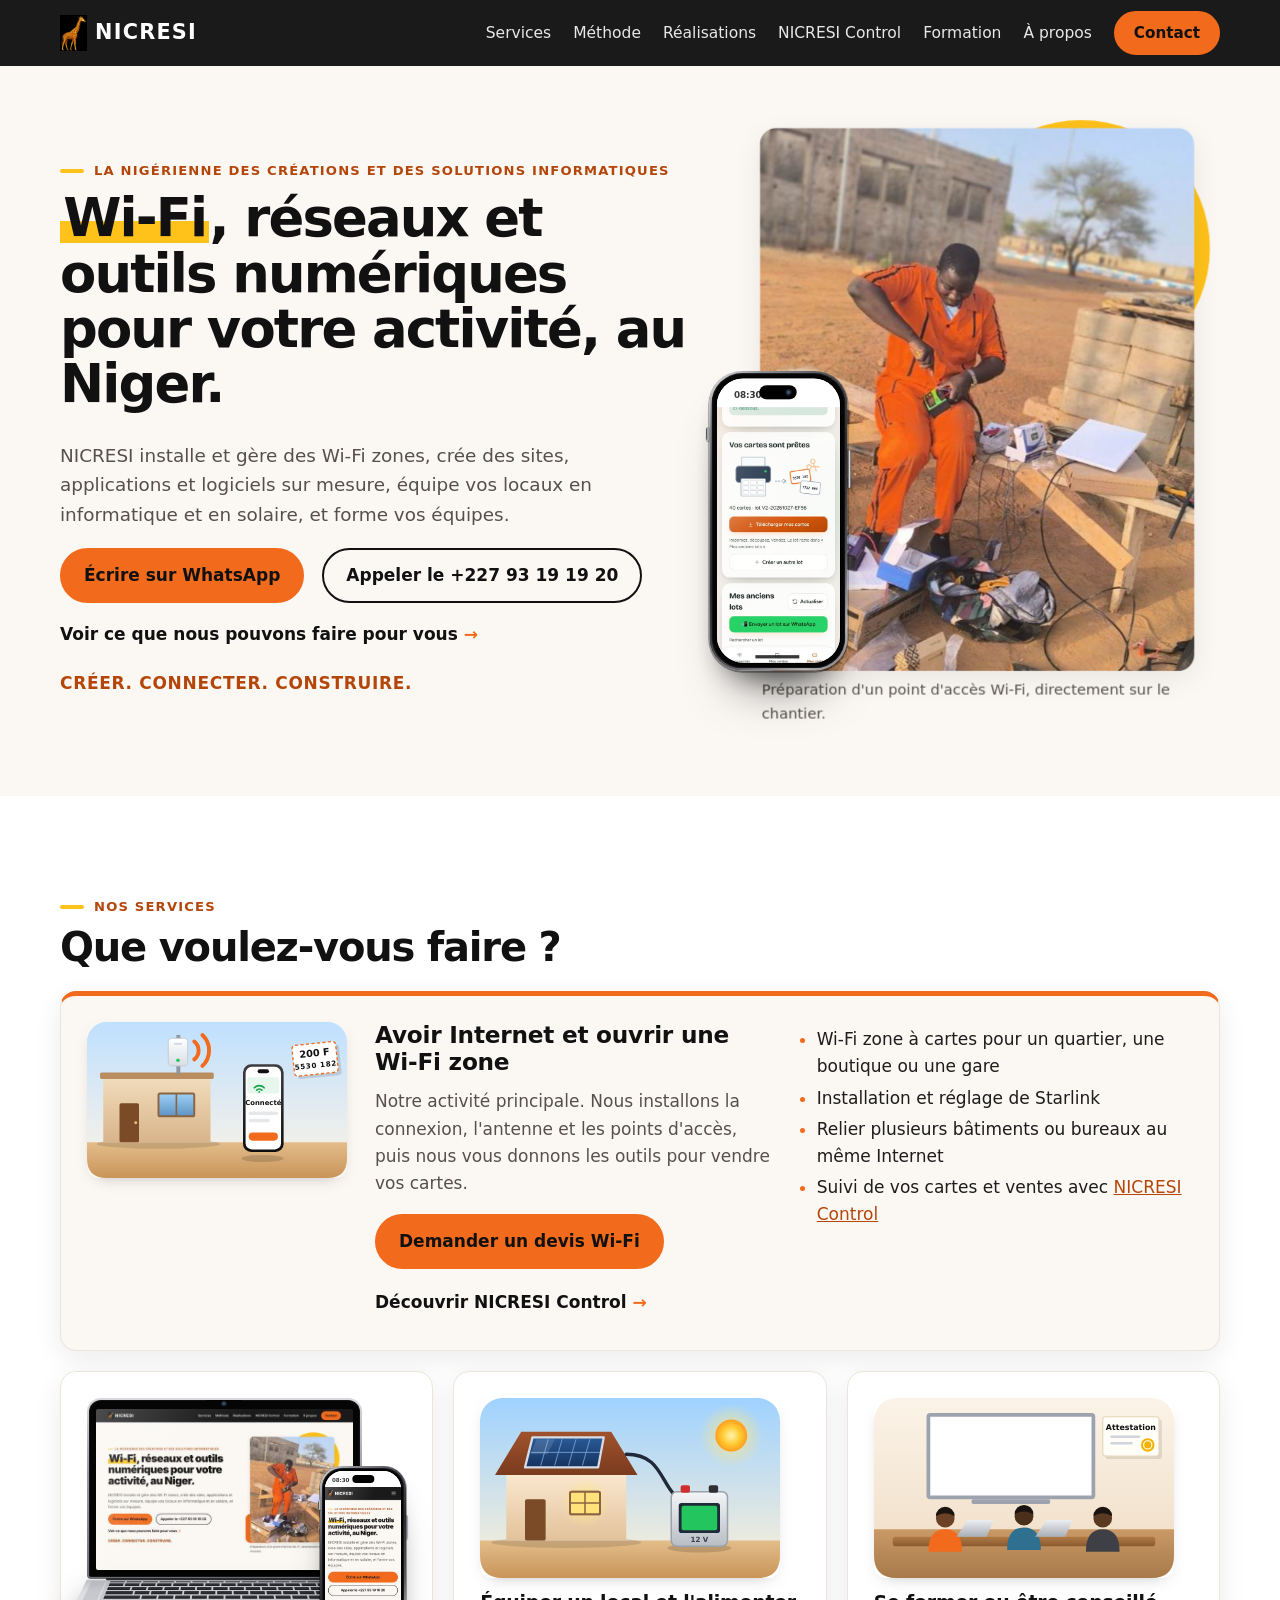
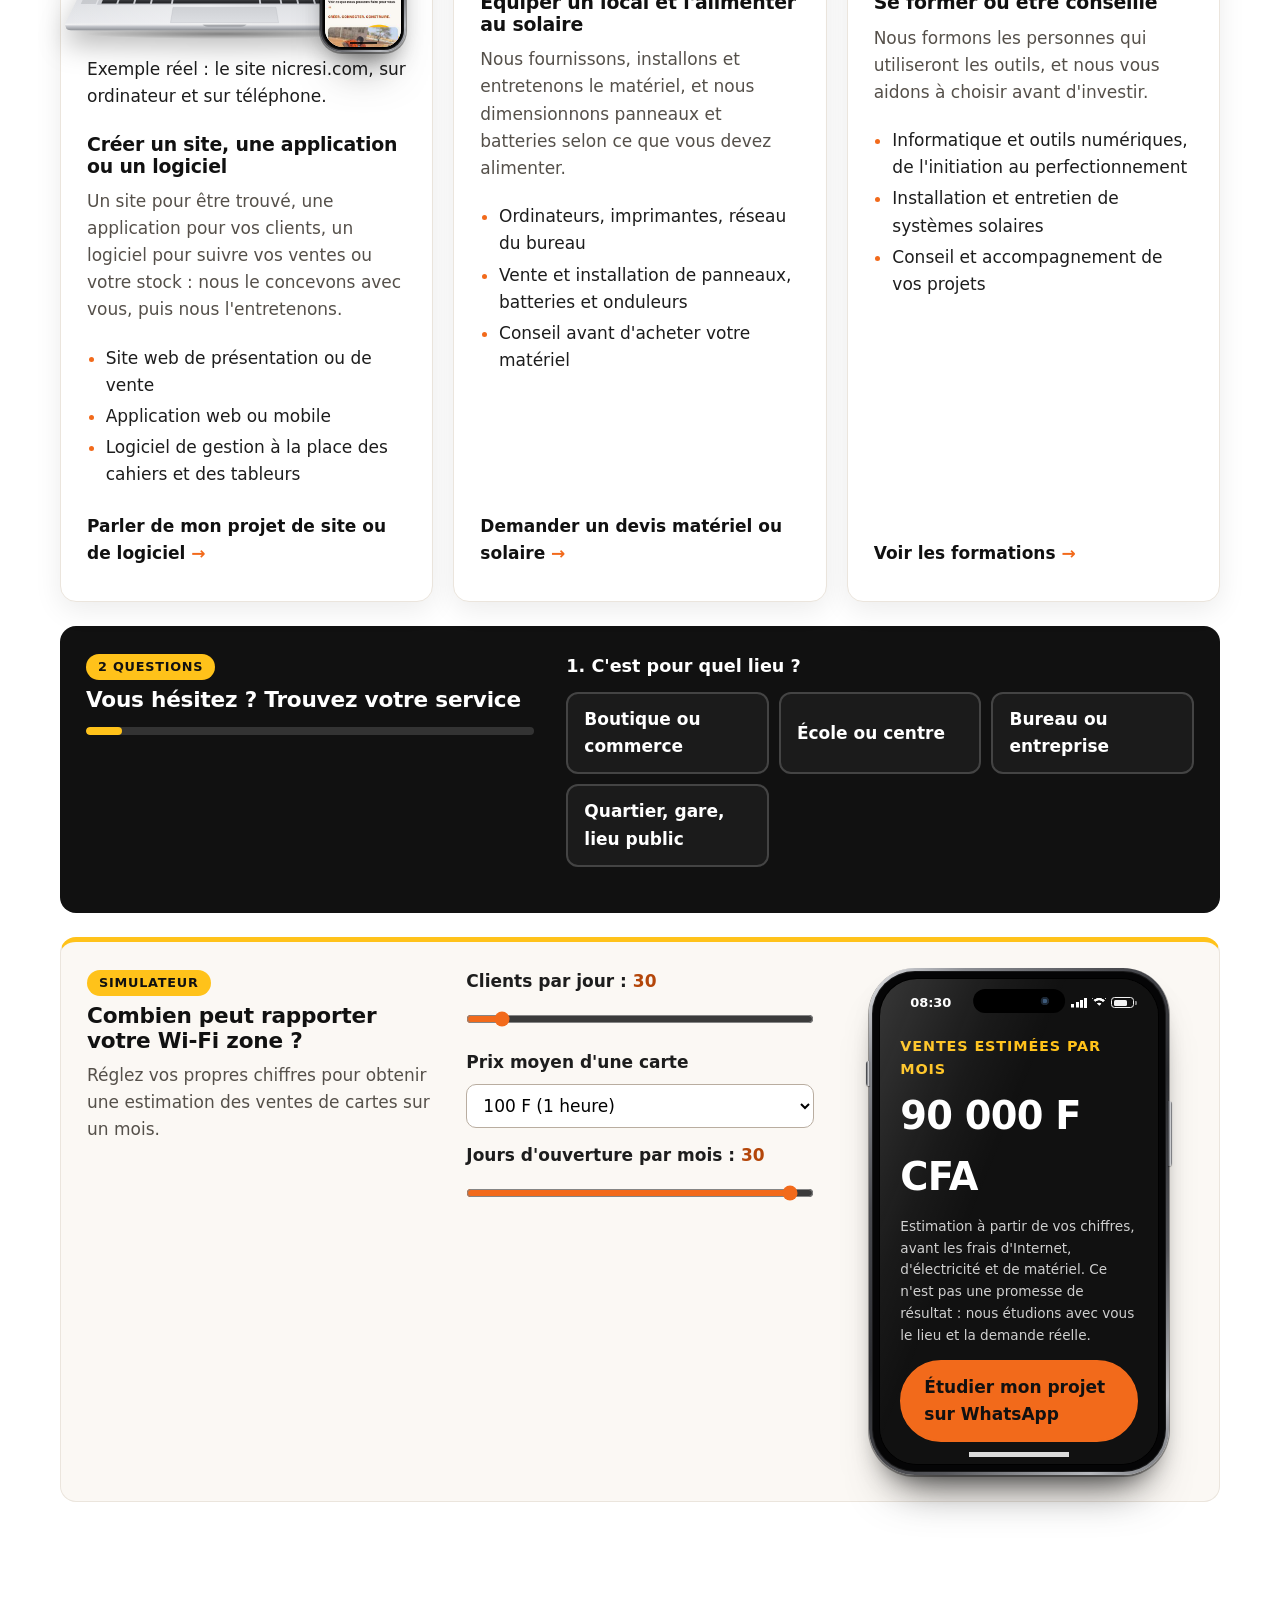
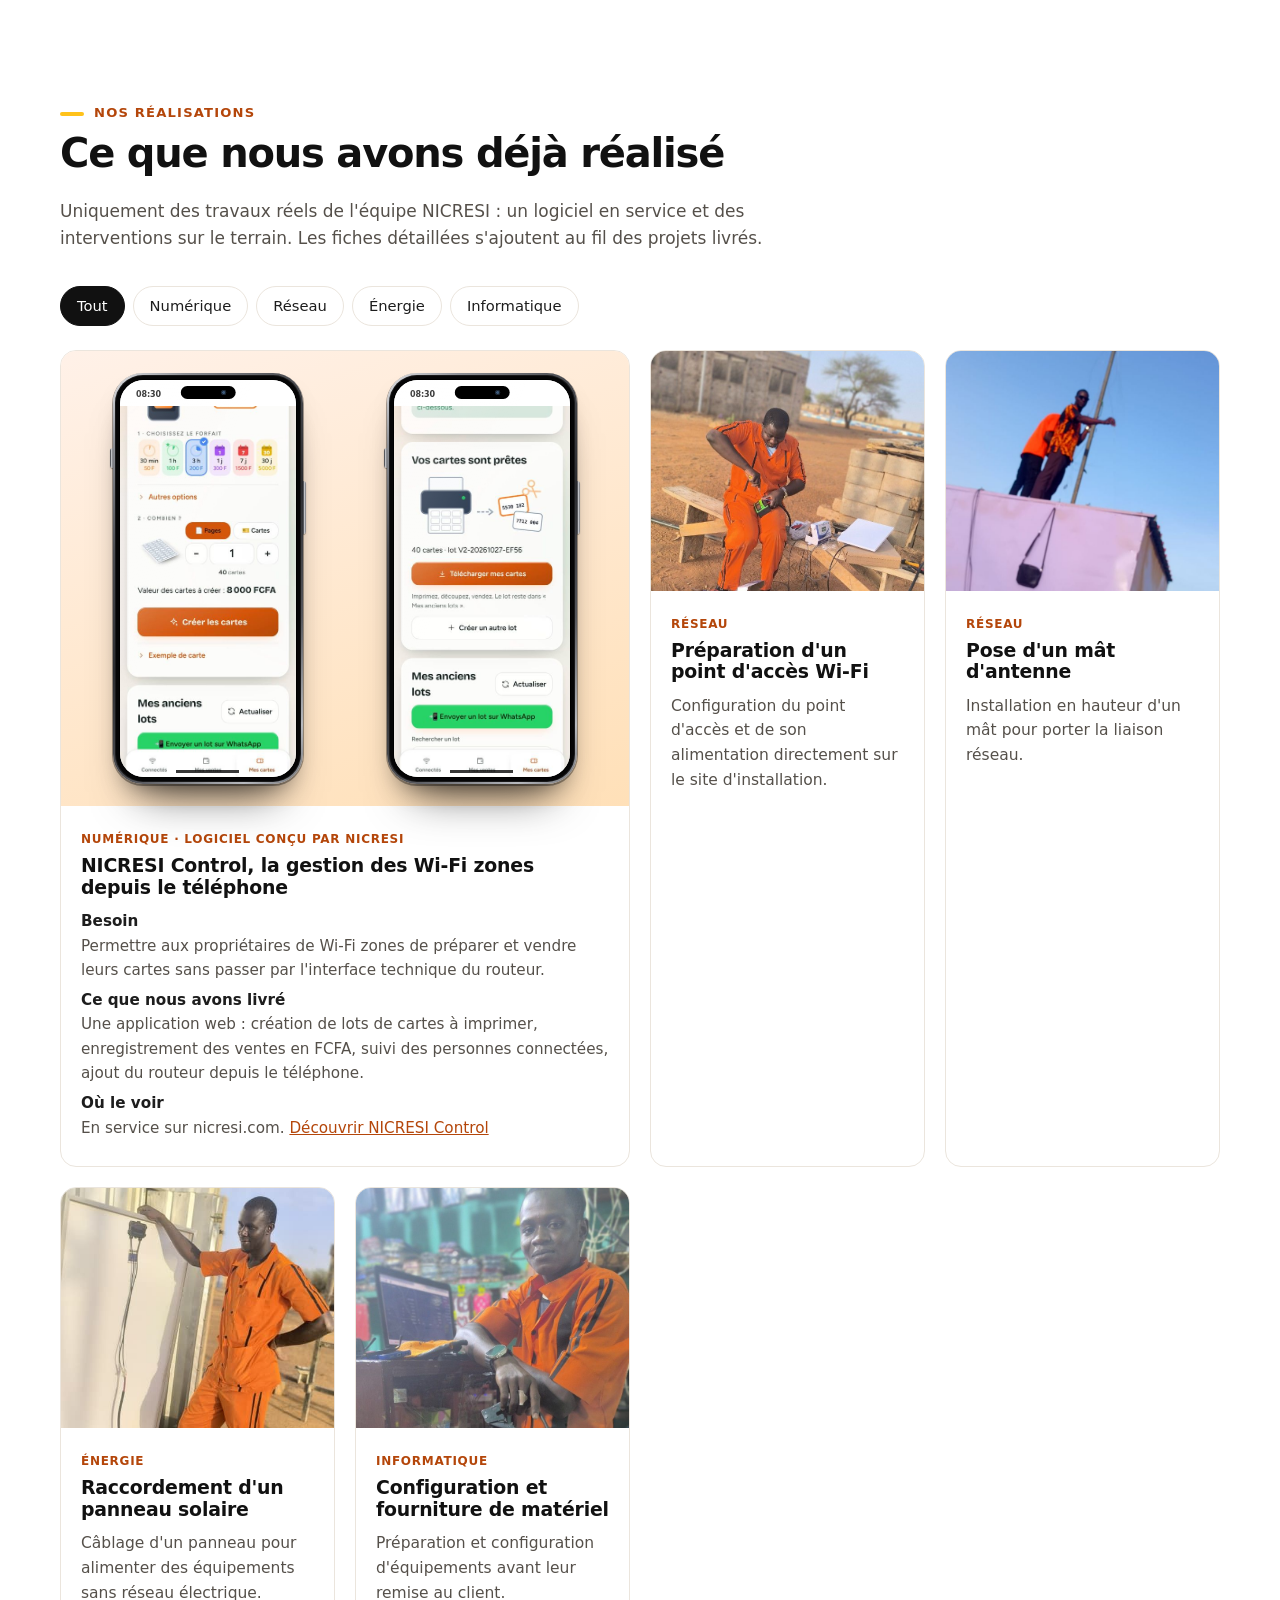
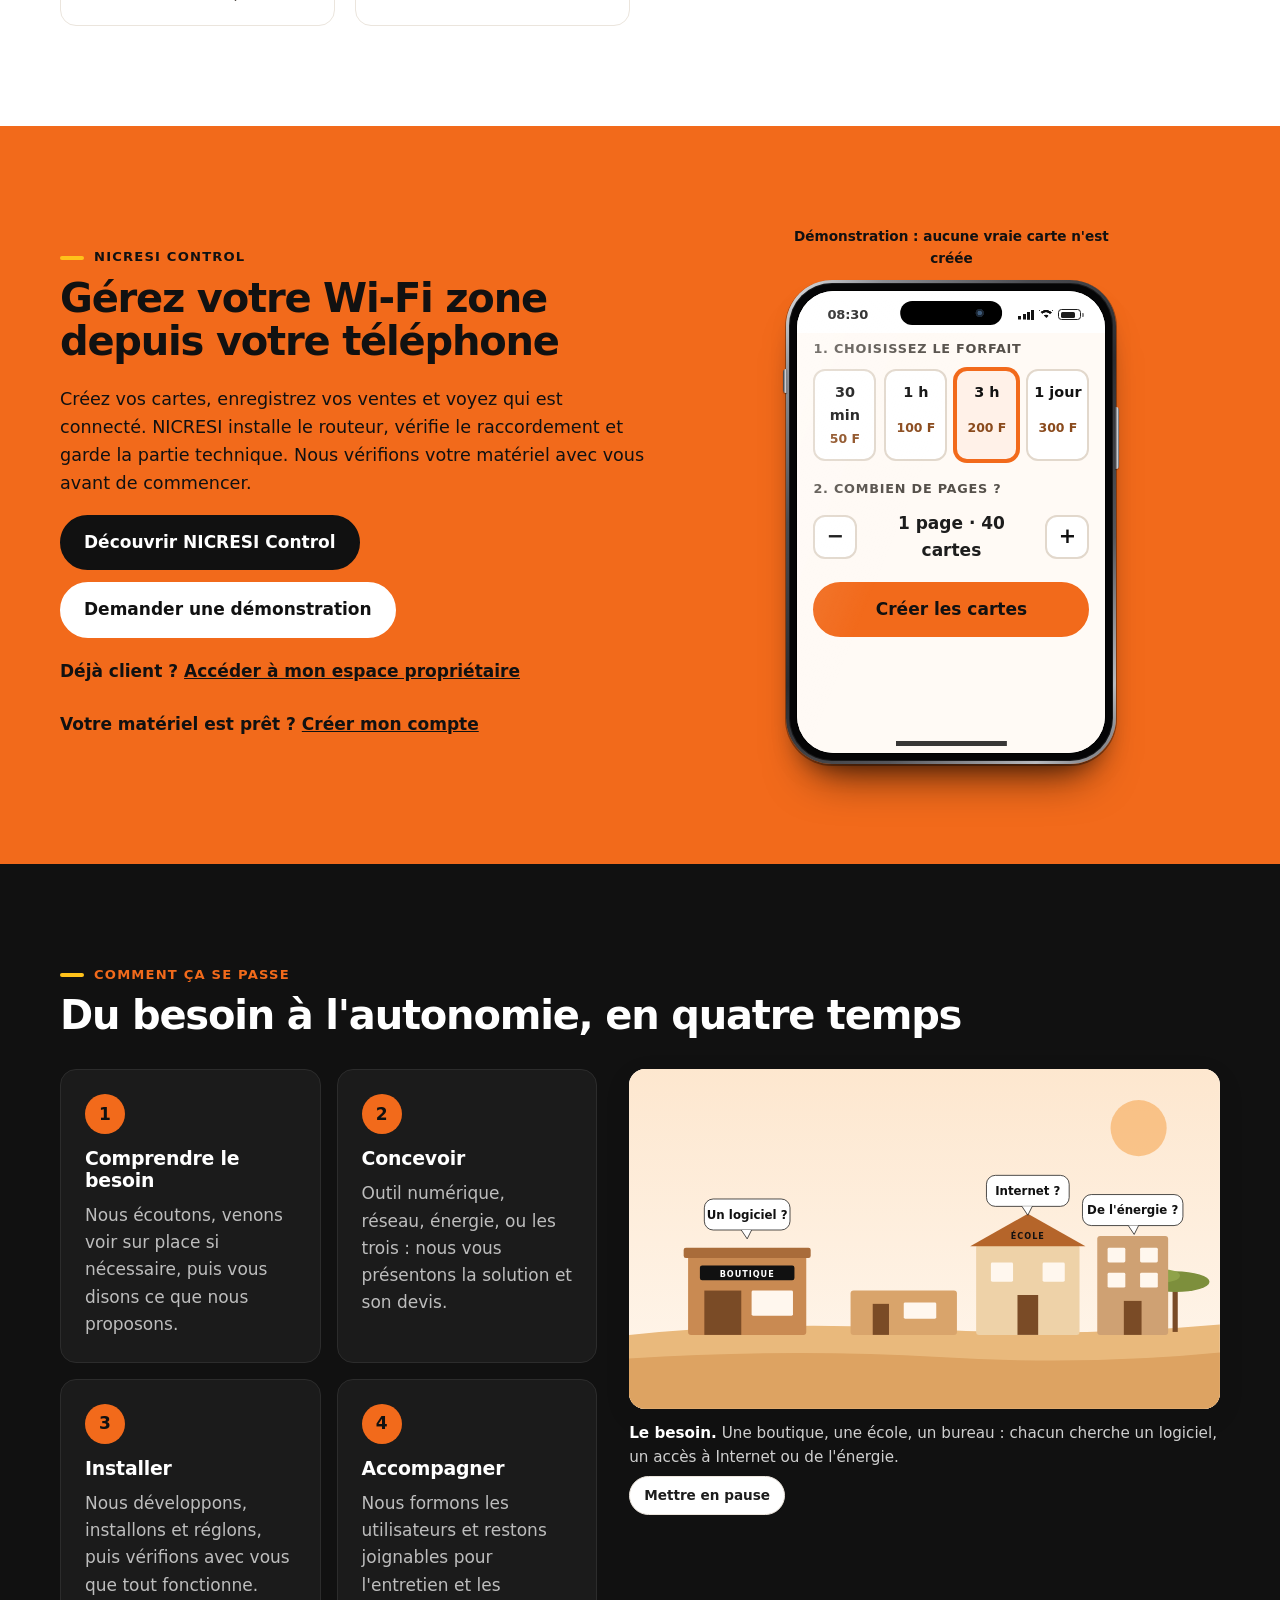
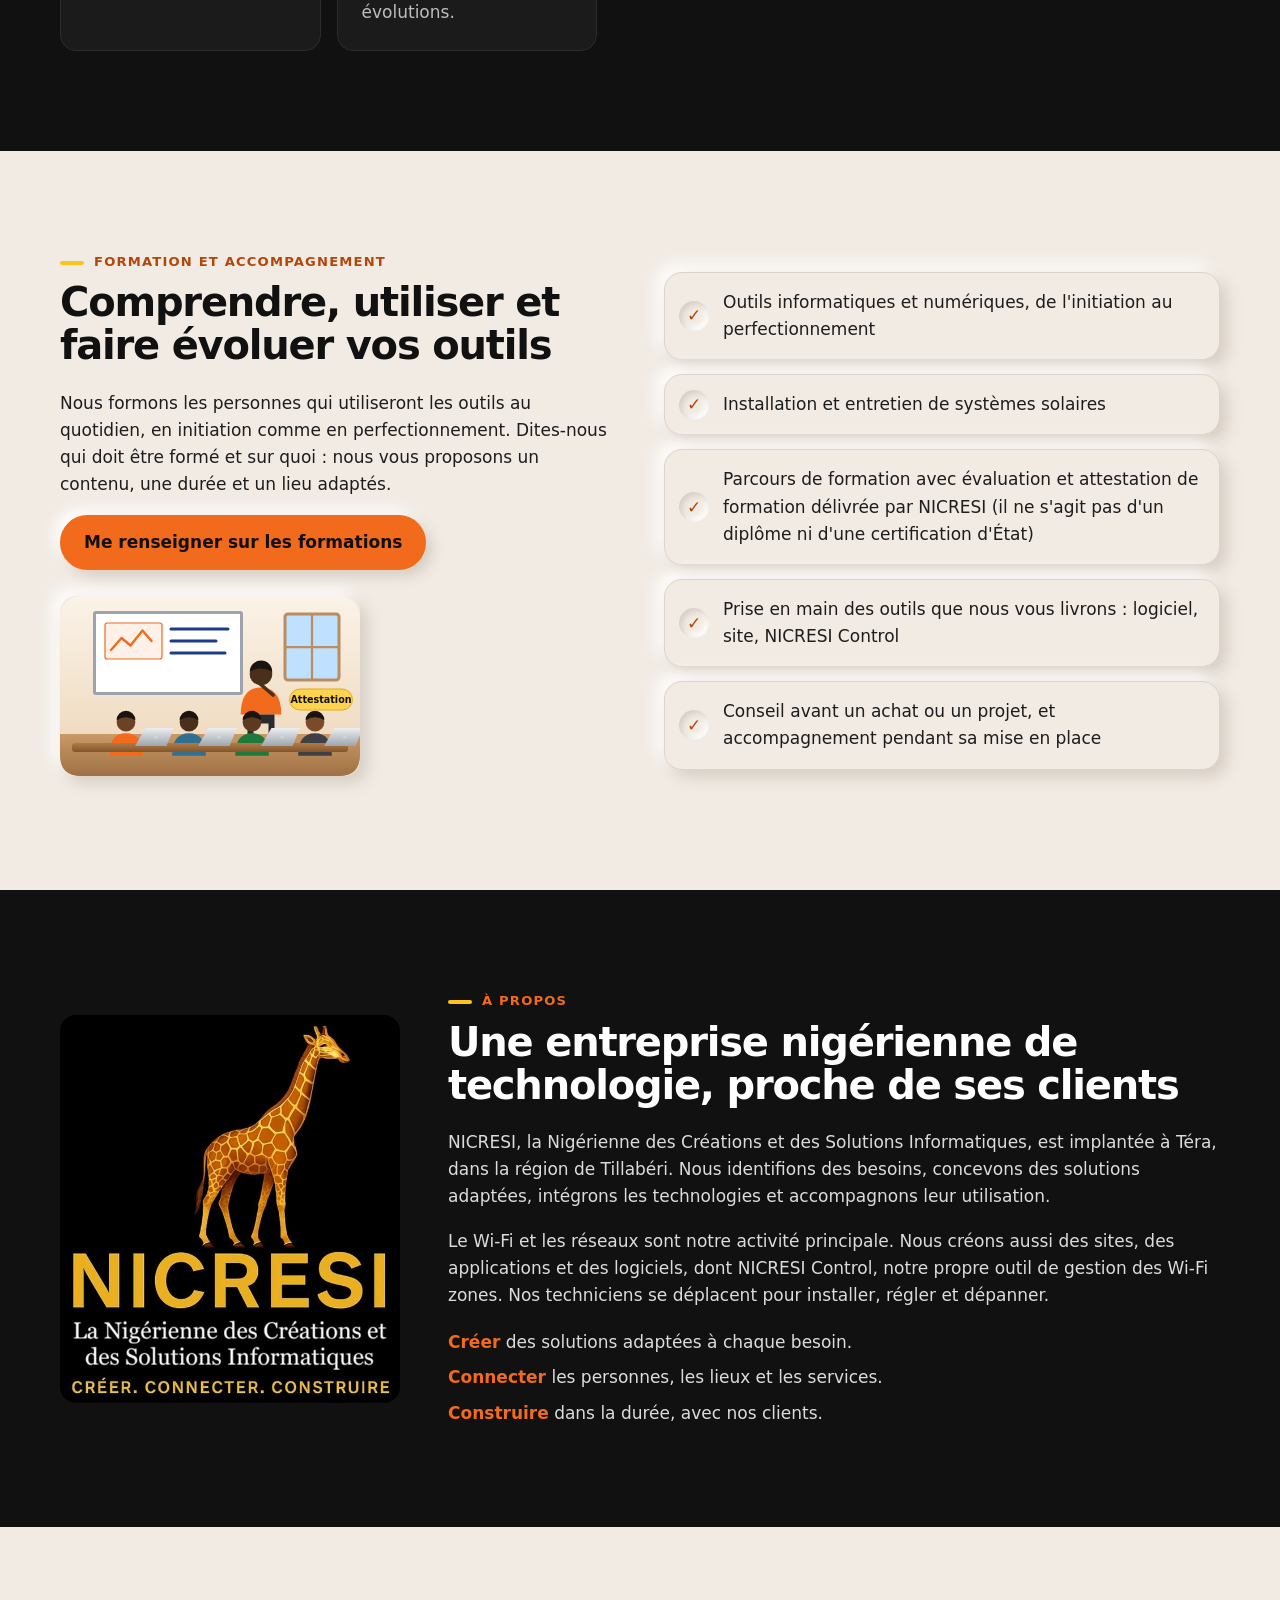
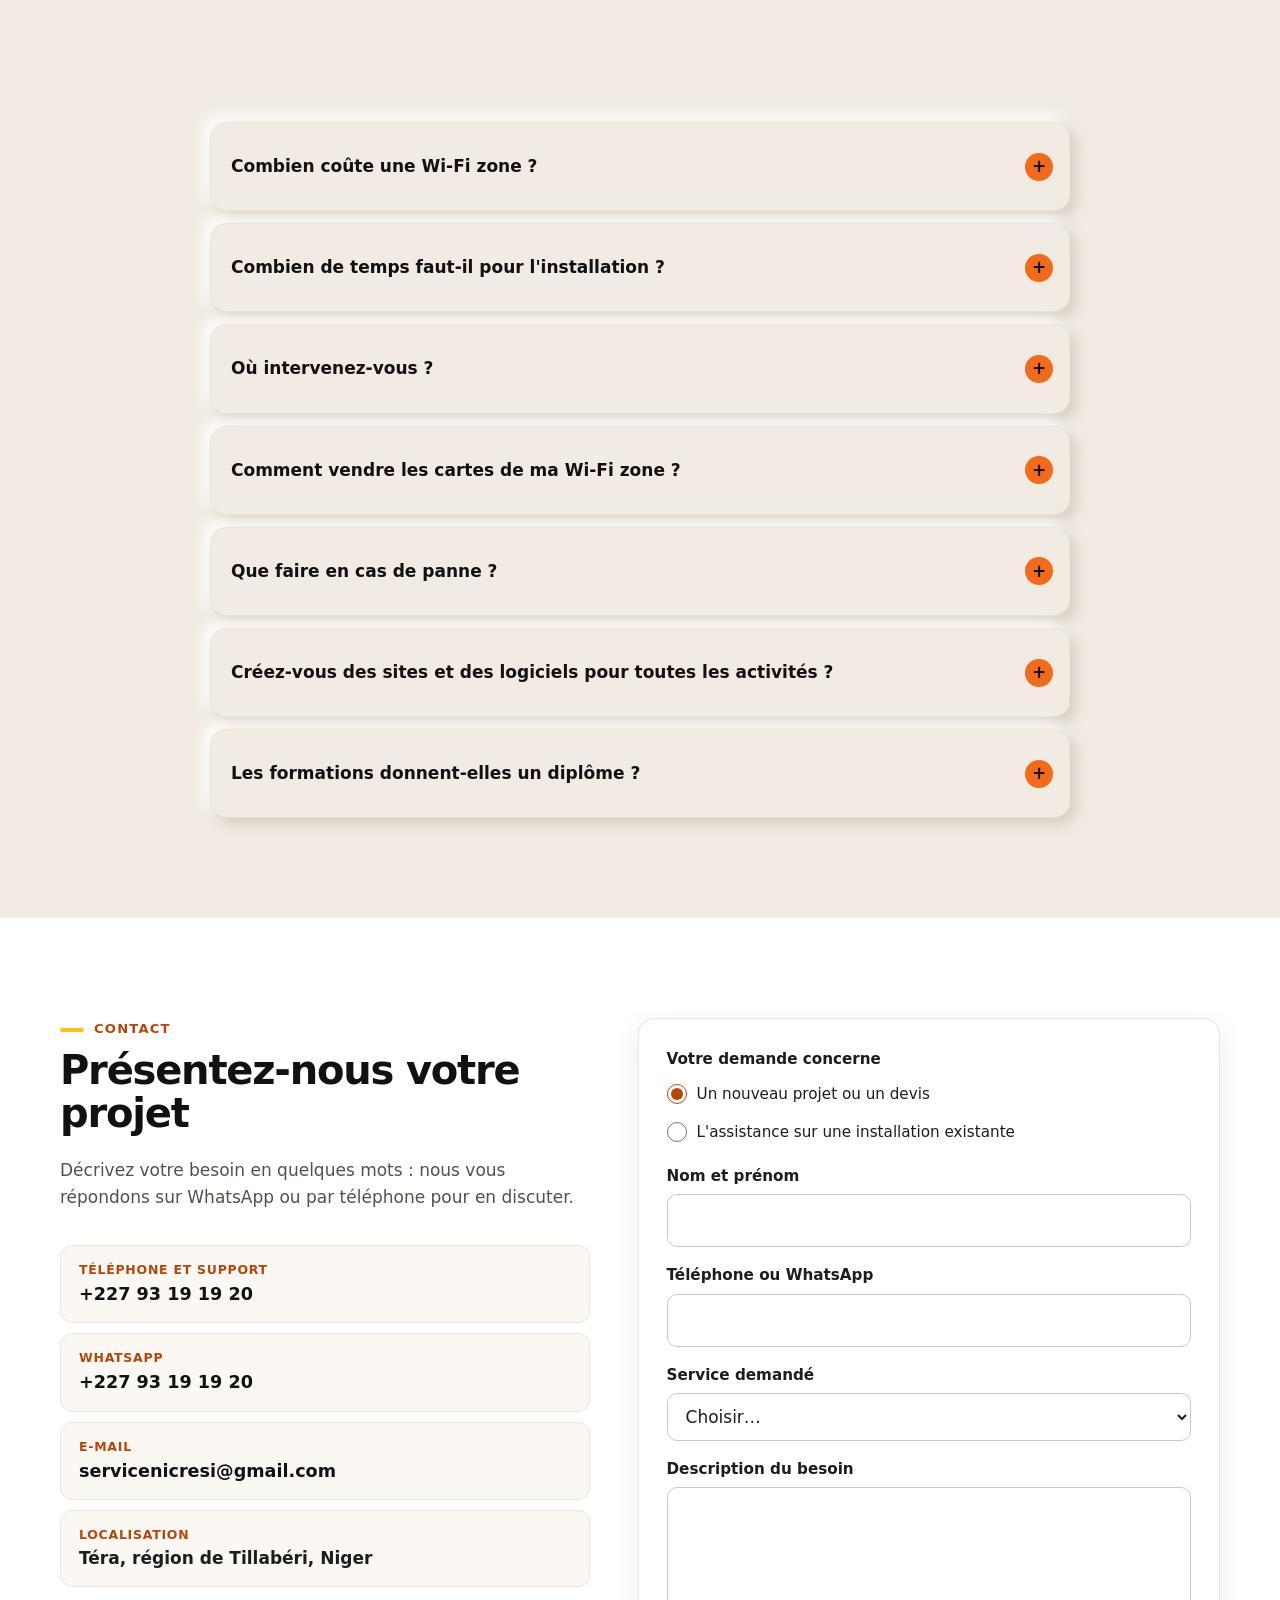
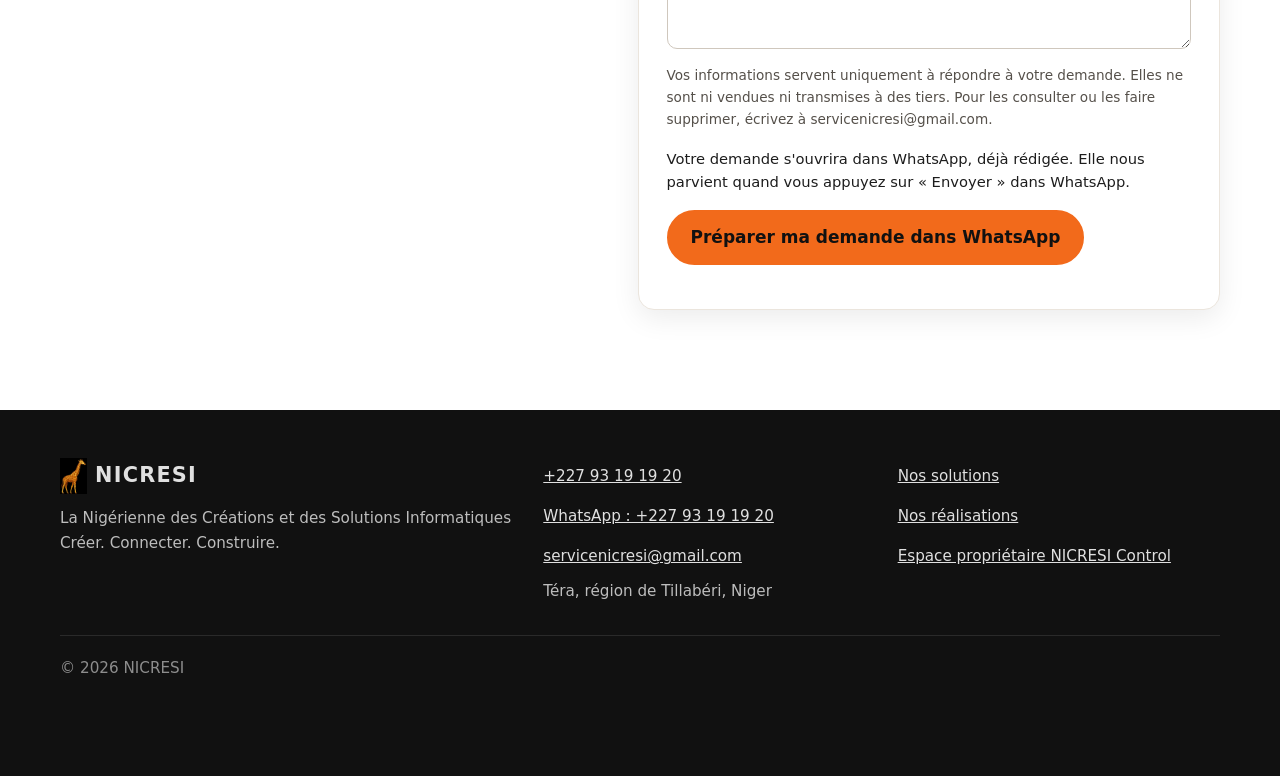
==== commit f418b4b1: "Appareils plus réalistes : bord métal, île avec caméra, barre d'état et d'accueil ; portable avec cl" ====
--- a/public/index.html
+++ b/public/index.html
@@ -89,7 +89,7 @@
         </div>
         <figure class="accueil__photo relief">
           <img src="img/photos/technicien-terrain.jpg" alt="Un technicien NICRESI en tenue orange, assis sur un banc, prépare un point d'accès Wi-Fi sur un chantier" width="560" height="700" fetchpriority="high">
-          <div class="tel tel--petit tel--accueil" aria-hidden="true"><div class="tel__ecran"><div class="tel__barre" aria-hidden="true"><span>08:30</span><span class="tel__icones"><i class="tel__reseau"></i><i class="tel__batterie"></i></span></div><img src="img/photos/ncc-cartes-pretes.jpg" alt="" width="390" height="844"></div></div>
+          <div class="tel tel--petit tel--accueil" aria-hidden="true"><div class="tel__ecran"><div class="tel__barre" aria-hidden="true"><span>08:30</span><span class="tel__icones"><i class="tel__reseau"></i><i class="tel__wifi"></i><i class="tel__batterie"></i></span></div><img src="img/photos/ncc-cartes-pretes.jpg" alt="" width="390" height="844"></div></div>
           <figcaption>Préparation d'un point d'accès Wi-Fi, directement sur le chantier.</figcaption>
         </figure>
       </div>
@@ -122,7 +122,7 @@
           <article class="porte-accueil" id="sol-numerique">
             <figure class="appareils" aria-label="Le site nicresi.com affiché sur un ordinateur portable et sur un téléphone">
               <div class="pc" aria-hidden="true"><div class="pc__ecran"><div class="pc__vue"><img class="defile" src="img/photos/site-ordinateur.jpg" alt="" width="560" height="1575" loading="lazy"></div></div><div class="pc__base"></div></div>
-              <div class="tel tel--appareils" aria-hidden="true"><div class="tel__ecran"><div class="tel__barre" aria-hidden="true"><span>08:30</span><span class="tel__icones"><i class="tel__reseau"></i><i class="tel__batterie"></i></span></div><div class="tel__vue"><img class="defile" src="img/photos/site-telephone.jpg" alt="" width="240" height="1600" loading="lazy"></div></div></div>
+              <div class="tel tel--appareils" aria-hidden="true"><div class="tel__ecran"><div class="tel__barre" aria-hidden="true"><span>08:30</span><span class="tel__icones"><i class="tel__reseau"></i><i class="tel__wifi"></i><i class="tel__batterie"></i></span></div><div class="tel__vue"><img class="defile" src="img/photos/site-telephone.jpg" alt="" width="240" height="1600" loading="lazy"></div></div></div>
               <figcaption>Exemple réel : le site nicresi.com, sur ordinateur et sur téléphone.</figcaption>
             </figure>
             <h3>Créer un site, une application ou un logiciel</h3>
@@ -221,7 +221,7 @@
             <label for="sim-jours">Jours d'ouverture par mois : <strong data-valeur="jours">30</strong></label>
             <input type="range" id="sim-jours" min="10" max="31" step="1" value="30">
           </div>
-          <div class="tel tel--libre tel--simulateur"><div class="tel__ecran tel__ecran--sombre"><div class="tel__barre tel__barre--clair" aria-hidden="true"><span>08:30</span><span class="tel__icones"><i class="tel__reseau"></i><i class="tel__batterie"></i></span></div><div class="simulateur__resultat">
+          <div class="tel tel--libre tel--simulateur"><div class="tel__ecran tel__ecran--sombre"><div class="tel__barre tel__barre--clair" aria-hidden="true"><span>08:30</span><span class="tel__icones"><i class="tel__reseau"></i><i class="tel__wifi"></i><i class="tel__batterie"></i></span></div><div class="simulateur__resultat">
             <p class="simulateur__libelle">Ventes estimées par mois</p>
             <output class="simulateur__montant" for="sim-clients sim-prix sim-jours" aria-live="polite">90 000 F CFA</output>
             <p class="simulateur__note">Estimation à partir de vos chiffres, avant les frais d'Internet, d'électricité et de matériel. Ce n'est pas une promesse de résultat : nous étudions avec vous le lieu et la demande réelle.</p>
@@ -255,8 +255,8 @@
         <div class="realisations">
           <article class="realisation realisation--large" data-categorie="numerique">
             <div class="realisation__captures">
-              <div class="tel tel--petit"><div class="tel__ecran"><div class="tel__barre" aria-hidden="true"><span>08:30</span><span class="tel__icones"><i class="tel__reseau"></i><i class="tel__batterie"></i></span></div><img src="img/photos/ncc-creer-cartes.jpg" alt="Écran NICRESI Control : choix du forfait, de 30 minutes à 30 jours, et du nombre de cartes à créer" loading="lazy" width="390" height="844"></div></div>
-              <div class="tel tel--petit"><div class="tel__ecran"><div class="tel__barre" aria-hidden="true"><span>08:30</span><span class="tel__icones"><i class="tel__reseau"></i><i class="tel__batterie"></i></span></div><img src="img/photos/ncc-cartes-pretes.jpg" alt="Écran NICRESI Control : un lot de 40 cartes prêt à télécharger et à imprimer" loading="lazy" width="390" height="844"></div></div>
+              <div class="tel tel--petit"><div class="tel__ecran"><div class="tel__barre" aria-hidden="true"><span>08:30</span><span class="tel__icones"><i class="tel__reseau"></i><i class="tel__wifi"></i><i class="tel__batterie"></i></span></div><img src="img/photos/ncc-creer-cartes.jpg" alt="Écran NICRESI Control : choix du forfait, de 30 minutes à 30 jours, et du nombre de cartes à créer" loading="lazy" width="390" height="844"></div></div>
+              <div class="tel tel--petit"><div class="tel__ecran"><div class="tel__barre" aria-hidden="true"><span>08:30</span><span class="tel__icones"><i class="tel__reseau"></i><i class="tel__wifi"></i><i class="tel__batterie"></i></span></div><img src="img/photos/ncc-cartes-pretes.jpg" alt="Écran NICRESI Control : un lot de 40 cartes prêt à télécharger et à imprimer" loading="lazy" width="390" height="844"></div></div>
             </div>
             <div class="realisation__corps">
               <p class="etiquette">Numérique · Logiciel conçu par NICRESI</p>
@@ -324,7 +324,7 @@
                Aucune carte réelle n'est créée. Masquée sans JavaScript. -->
           <div class="demo-ncc" id="demo-ncc" hidden>
             <p class="demo-ncc__badge">Démonstration : aucune vraie carte n'est créée</p>
-            <div class="tel tel--libre"><div class="tel__ecran"><div class="tel__barre" aria-hidden="true"><span>08:30</span><span class="tel__icones"><i class="tel__reseau"></i><i class="tel__batterie"></i></span></div><div class="demo-ncc__ecran">
+            <div class="tel tel--libre"><div class="tel__ecran"><div class="tel__barre" aria-hidden="true"><span>08:30</span><span class="tel__icones"><i class="tel__reseau"></i><i class="tel__wifi"></i><i class="tel__batterie"></i></span></div><div class="demo-ncc__ecran">
               <div class="demo-ncc__etape" data-etape="1">
                 <p class="demo-ncc__titre">1. Choisissez le forfait</p>
                 <div class="demo-ncc__forfaits" role="group" aria-label="Forfait">
--- a/public/css/style.css
+++ b/public/css/style.css
@@ -387,53 +387,96 @@
 /* Étapes : glisser au doigt sur téléphone */
 .methode__glisser { display: none; }
 
-/* Appareils réalistes : téléphone (cadre graphite, île, boutons, reflet) et ordinateur portable (écran, caméra, base alu). */
+/* Appareils réalistes : téléphone (bord métal, verre noir, île avec caméra, boutons en relief, barre d'accueil)
+   et ordinateur portable (couvercle alu, encoche caméra, clavier en perspective : img/appareils/clavier.svg). */
 .tel {
-  position: relative; width: 100%; max-width: 280px; aspect-ratio: 9 / 19.5; border-radius: 44px; padding: 10px;
-  background: linear-gradient(145deg, #4a4a4d 0%, #18181a 22%, #0c0c0d 55%, #2c2c2f 80%, #121213 100%);
-  box-shadow: inset 0 0 0 1.5px #5d5d61, inset 0 0 0 4px #09090a, 0 28px 50px -22px rgba(0, 0, 0, .6), 0 10px 22px -12px rgba(0, 0, 0, .45);
-}
-.tel::before, .tel::after { content: ""; position: absolute; width: 3px; border-radius: 2px; background: linear-gradient(90deg, #3b3b3e, #1b1b1d); }
-.tel::before { right: -2px; top: 24%; height: 15%; }
-.tel::after { left: -2px; top: 17%; height: 6%; box-shadow: 0 calc(8% + 30px) 0 #2a2a2d, 0 calc(16% + 60px) 0 #2a2a2d; }
-.tel__ecran { position: relative; height: 100%; border-radius: 35px; overflow: hidden; background: #fff; isolation: isolate; }
-.tel__ecran::before { content: ""; position: absolute; z-index: 3; top: 9px; left: 50%; transform: translateX(-50%); width: 32%; height: 22px; border-radius: 14px; background: #000; }
+  --metal: linear-gradient(135deg, #e6e7ea 0%, #8d8f95 12%, #4b4c51 30%, #2b2c30 50%, #55565b 72%, #b7b9be 90%, #6d6f74 100%);
+  position: relative; width: 100%; max-width: 280px; aspect-ratio: 9 / 19.5; border-radius: 46px; padding: 8px;
+  border: 3px solid transparent;
+  background: linear-gradient(#050506, #050506) padding-box, var(--metal) border-box;
+  box-shadow: inset 0 0 0 1px rgba(255, 255, 255, .08), 0 1px 0 1px rgba(0, 0, 0, .35),
+    0 34px 46px -26px rgba(0, 0, 0, .7), 0 14px 24px -14px rgba(0, 0, 0, .5);
+}
+/* Boutons latéraux en relief métallique (volume à gauche, marche/arrêt à droite) */
+.tel::before, .tel::after {
+  content: ""; position: absolute; width: 4px; border-radius: 3px;
+  background: linear-gradient(90deg, #2c2d31 0%, #9fa1a6 45%, #e1e2e5 55%, #5a5b60 100%);
+  box-shadow: 0 1px 1px rgba(0, 0, 0, .35);
+}
+.tel::before { right: -6px; top: 26%; height: 13%; border-radius: 0 3px 3px 0; }
+.tel::after { left: -6px; top: 18%; height: 5%; border-radius: 3px 0 0 3px;
+  box-shadow: 0 calc(7% + 26px) 0 #6b6c71, 0 calc(14% + 56px) 0 #6b6c71; }
+.tel__ecran { position: relative; height: 100%; border-radius: 37px; overflow: hidden; background: #fff; isolation: isolate;
+  box-shadow: 0 0 0 1px #000; }
+/* Île : pilule noire avec l'objectif de la caméra frontale */
+.tel__ecran::before {
+  content: ""; position: absolute; z-index: 5; top: 10px; left: 50%; transform: translateX(-50%); width: 33%; height: 24px; border-radius: 14px;
+  background: radial-gradient(circle at 78% 50%, #3d5a7a 0 2px, #1b2633 2.5px 4px, #000 4.5px) , #000;
+}
+/* Reflet du verre + barre d'accueil en bas de l'écran */
 .tel__ecran::after {
   content: ""; position: absolute; inset: 0; z-index: 4; pointer-events: none; border-radius: inherit;
-  background: linear-gradient(115deg, rgba(255, 255, 255, .22) 0%, rgba(255, 255, 255, .06) 28%, rgba(255, 255, 255, 0) 42%);
+  background:
+    linear-gradient(rgba(0, 0, 0, .78), rgba(0, 0, 0, .78)) center bottom 7px / 36% 5px no-repeat,
+    linear-gradient(112deg, rgba(255, 255, 255, .26) 0%, rgba(255, 255, 255, .08) 26%, rgba(255, 255, 255, 0) 40%);
+}
+.tel__ecran--sombre::after {
+  background:
+    linear-gradient(rgba(255, 255, 255, .85), rgba(255, 255, 255, .85)) center bottom 7px / 36% 5px no-repeat,
+    linear-gradient(112deg, rgba(255, 255, 255, .16) 0%, rgba(255, 255, 255, .04) 26%, rgba(255, 255, 255, 0) 40%);
 }
 .tel__ecran--sombre { background: #111; }
 .tel__barre {
-  position: relative; z-index: 2; height: 38px; display: flex; align-items: center; justify-content: space-between;
-  padding: 4px 22px 0 26px; font: 700 12px system-ui, sans-serif; color: #111; background: inherit;
+  position: relative; z-index: 2; height: 42px; display: flex; align-items: center; justify-content: space-between;
+  padding: 6px 24px 0 30px; font: 600 13px -apple-system, "SF Pro Text", "Segoe UI", Roboto, system-ui, sans-serif; letter-spacing: -.01em;
+  color: #111; background: inherit;
 }
 .tel__barre--clair { color: #fff; }
 .tel__icones { display: inline-flex; align-items: center; gap: 5px; }
-.tel__reseau { width: 15px; height: 9px; background: linear-gradient(90deg, currentColor 0 18%, transparent 18% 27%, currentColor 27% 45%, transparent 45% 54%, currentColor 54% 72%, transparent 72% 81%, currentColor 81%);
-  clip-path: polygon(0 100%, 100% 0, 100% 100%); }
-.tel__batterie { width: 21px; height: 10px; border: 1.5px solid currentColor; border-radius: 3px; position: relative; opacity: .9; }
-.tel__batterie::before { content: ""; position: absolute; inset: 1.5px; right: 30%; background: currentColor; border-radius: 1px; }
-.tel__batterie::after { content: ""; position: absolute; right: -4px; top: 2.5px; width: 2px; height: 3px; background: currentColor; border-radius: 0 1px 1px 0; }
-.tel__ecran > img { width: 100%; height: calc(100% - 38px); object-fit: cover; object-position: top; display: block; }
-.tel__vue { height: calc(100% - 38px); overflow: hidden; }
+/* Réseau : quatre barres montantes */
+.tel__reseau { width: 16px; height: 10px;
+  background: linear-gradient(currentColor, currentColor) 0 100% / 3px 35% no-repeat, linear-gradient(currentColor, currentColor) 4.3px 100% / 3px 55% no-repeat,
+    linear-gradient(currentColor, currentColor) 8.6px 100% / 3px 78% no-repeat, linear-gradient(currentColor, currentColor) 12.9px 100% / 3px 100% no-repeat; }
+/* Wi-Fi : trois arcs */
+.tel__wifi { width: 14px; height: 10px; position: relative; overflow: hidden; }
+.tel__wifi::before { content: ""; position: absolute; left: 50%; bottom: -9px; width: 22px; height: 22px; transform: translateX(-50%); border-radius: 50%;
+  background: radial-gradient(circle, currentColor 0 3.2px, transparent 3.6px 5.4px, currentColor 5.8px 7.8px, transparent 8.2px 9.6px, currentColor 10px 11px, transparent 11.4px);
+  clip-path: polygon(50% 50%, 0 0, 100% 0); -webkit-clip-path: polygon(50% 50%, 0 0, 100% 0); }
+.tel__batterie { width: 23px; height: 11px; border: 1.2px solid currentColor; border-radius: 3.5px; position: relative; opacity: .95; }
+.tel__batterie::before { content: ""; position: absolute; inset: 1.5px; right: 28%; background: currentColor; border-radius: 1.5px; }
+.tel__batterie::after { content: ""; position: absolute; right: -3.5px; top: 3px; width: 1.8px; height: 3.5px; background: currentColor; opacity: .5; border-radius: 0 1px 1px 0; }
+.tel__ecran > img { width: 100%; height: calc(100% - 42px); object-fit: cover; object-position: top; display: block; }
+.tel__vue { height: calc(100% - 42px); overflow: hidden; }
 .tel__vue img { width: 100%; height: auto; display: block; }
 .tel--libre { aspect-ratio: auto; }
 .tel--libre .tel__ecran { height: auto; }
+.tel--libre .tel__ecran > :last-child { padding-bottom: 22px; }
 
 .pc { position: relative; width: 100%; }
+/* Couvercle : bord alu fin, verre noir, encoche avec caméra */
 .pc__ecran {
-  position: relative; background: #0b0b0c; border-radius: 12px 12px 3px 3px; padding: 4.2% 3.4% 3.4%;
-  box-shadow: inset 0 0 0 1.5px #3a3a3d, 0 18px 36px -20px rgba(0, 0, 0, .55);
-}
-.pc__ecran::before { content: ""; position: absolute; top: 1.6%; left: 50%; width: 5px; height: 5px; border-radius: 50%; transform: translateX(-50%); background: #1f2a33; box-shadow: 0 0 0 1.5px #232325; }
-.pc__vue { position: relative; aspect-ratio: 16 / 10; overflow: hidden; background: #fff; border-radius: 1px; }
-.pc__vue::after { content: ""; position: absolute; inset: 0; pointer-events: none; background: linear-gradient(120deg, rgba(255, 255, 255, .16), rgba(255, 255, 255, 0) 40%); }
+  position: relative; border-radius: 14px 14px 4px 4px; padding: 3.2% 2.4% 2.6%;
+  border: 2px solid transparent;
+  background: linear-gradient(#050506, #050506) padding-box,
+    linear-gradient(180deg, #d9dade, #9c9ea4 40%, #6f7177) border-box;
+  box-shadow: inset 0 0 0 1px rgba(255, 255, 255, .06);
+}
+.pc__ecran::before {
+  content: ""; position: absolute; z-index: 2; top: 0; left: 50%; transform: translateX(-50%); width: 13%; height: 3.4%; min-height: 8px;
+  border-radius: 0 0 7px 7px; background: radial-gradient(circle at 50% 45%, #2f4b66 0 1.6px, #11161c 2px 3px, #050506 3.4px);
+}
+.pc__vue { position: relative; aspect-ratio: 16 / 10; overflow: hidden; background: #fff; border-radius: 2px; }
+.pc__vue::after { content: ""; position: absolute; inset: 0; pointer-events: none;
+  background: linear-gradient(118deg, rgba(255, 255, 255, .22), rgba(255, 255, 255, .05) 30%, rgba(255, 255, 255, 0) 46%); }
 .pc__vue img { width: 100%; height: auto; display: block; }
+/* Base : clavier et pavé tactile en perspective, ombre posée sur la table */
 .pc__base {
-  position: relative; height: 11px; margin: 0 -8%; border-radius: 2px 2px 12px 12px / 2px 2px 9px 9px;
-  background: linear-gradient(180deg, #f1f1f3 0%, #c9c9cd 45%, #9a9aa0 100%); box-shadow: 0 12px 20px -10px rgba(0, 0, 0, .45);
-}
-.pc__base::before { content: ""; position: absolute; top: 0; left: 50%; transform: translateX(-50%); width: 15%; height: 4px; border-radius: 0 0 6px 6px; background: #a8a8ae; }
+  position: relative; margin: -1px -8% 0; aspect-ratio: 1160 / 200;
+  background: url("../img/appareils/clavier.svg") center top / 100% 100% no-repeat;
+  filter: drop-shadow(0 14px 14px rgba(0, 0, 0, .28));
+}
+.pc__base::before { content: ""; position: absolute; left: 6%; right: 6%; bottom: -6px; height: 10px; border-radius: 50%;
+  background: radial-gradient(closest-side, rgba(0, 0, 0, .35), rgba(0, 0, 0, 0)); z-index: -1; }
 
 /* Écrans qui défilent comme une vraie navigation, seulement à l'écran (classe posée par site.js). */
 .defile { animation: defileVue 14s ease-in-out infinite alternate; animation-play-state: paused; }
@@ -446,19 +489,29 @@
 /* Compositions */
 .appareils { position: relative; margin: 0 0 18px; width: 100%; max-width: 330px; padding: 0 0 6px; }
 .appareils .pc { width: 86%; }
-.tel--appareils { position: absolute; right: 0; bottom: 26px; width: 27%; border-radius: 20px; padding: 4px; }
-.tel--appareils .tel__ecran { border-radius: 16px; }
-.tel--appareils .tel__ecran::before { top: 4px; height: 8px; }
-.tel--appareils .tel__barre { height: 16px; font-size: 6px; padding: 2px 8px 0 10px; }
+.appareils figcaption { padding-top: 7%; }
+.tel--appareils { position: absolute; right: 0; top: 0; margin-top: 21%; width: 27%; border-radius: 22px; padding: 3px; border-width: 2px; }
+.tel--appareils::before, .tel--appareils::after { width: 2.5px; }
+.tel--appareils::before { right: -4px; }
+.tel--appareils::after { left: -4px; box-shadow: 0 calc(7% + 12px) 0 #6b6c71, 0 calc(14% + 26px) 0 #6b6c71; }
+.tel--appareils .tel__ecran { border-radius: 18px; }
+.tel--appareils .tel__ecran::before { top: 4px; height: 8px; width: 28%; background: #000; }
+.tel--appareils .tel__ecran::after { background-size: 36% 2px, auto; background-position: center bottom 3px, 0 0; }
+.tel--appareils .tel__barre { height: 16px; font-size: 5.5px; padding: 2px 6px 0 9%; }
 .tel--appareils .tel__barre .tel__icones { display: none; }
 .tel--appareils .tel__vue { height: calc(100% - 16px); }
-.appareils figcaption { margin-top: 10px; padding-right: 30%; font-size: .85rem; color: var(--texte-doux); }
-.tel--petit { border-radius: 26px; padding: 5px; }
-.tel--petit .tel__ecran { border-radius: 21px; }
-.tel--petit .tel__ecran::before { top: 6px; height: 11px; width: 30%; }
-.tel--petit .tel__barre { height: 24px; font-size: 8px; padding: 3px 12px 0 14px; }
+
+.tel--petit { border-radius: 30px; padding: 5px; border-width: 2px; }
+.tel--petit::before, .tel--petit::after { width: 3px; }
+.tel--petit::before { right: -5px; }
+.tel--petit::after { left: -5px; box-shadow: 0 calc(7% + 18px) 0 #6b6c71, 0 calc(14% + 38px) 0 #6b6c71; }
+.tel--petit .tel__ecran { border-radius: 24px; }
+.tel--petit .tel__ecran::before { top: 6px; height: 13px; width: 31%;
+  background: radial-gradient(circle at 78% 50%, #3d5a7a 0 1.2px, #1b2633 1.6px 2.6px, #000 3px), #000; }
+.tel--petit .tel__ecran::after { background-size: 36% 3px, auto; background-position: center bottom 4px, 0 0; }
+.tel--petit .tel__barre { height: 26px; font-size: 8px; padding: 4px 12px 0 16px; }
 .tel--petit .tel__icones { display: none; }
-.tel--petit .tel__ecran > img, .realisation .tel--petit .tel__ecran > img { height: calc(100% - 24px); }
+.tel--petit .tel__ecran > img, .realisation .tel--petit .tel__ecran > img { height: calc(100% - 26px); }
 .tel--accueil { position: absolute; left: -34px; bottom: 70px; width: 30%; max-width: 130px; z-index: 2; }
 .realisation__captures .tel { max-width: 190px; justify-self: center; }
 .tel--simulateur { max-width: 300px; justify-self: center; }
@@ -653,6 +706,12 @@
   .accueil__photo::before { right: -14px; top: -14px; }
   .tel--accueil { left: 10px; bottom: 60px; width: 20%; max-width: 86px; }
   .tel--accueil .tel__barre > span:first-child { visibility: hidden; }
+  .tel--accueil { border-radius: 17px; padding: 3px; }
+  .tel--accueil .tel__ecran { border-radius: 13px; }
+  .tel--accueil .tel__ecran::before { top: 4px; height: 7px; background: #000; }
+  .tel--accueil .tel__ecran::after { background-size: 36% 2px, auto; background-position: center bottom 3px, 0 0; }
+  .tel--accueil .tel__barre { height: 14px; }
+  .tel--accueil .tel__ecran > img { height: calc(100% - 14px); }
   .porte-accueil--vedette { display: flex; }
   .realisation--large { grid-column: auto; }
   .accueil__photo { max-width: none; width: 100%; }
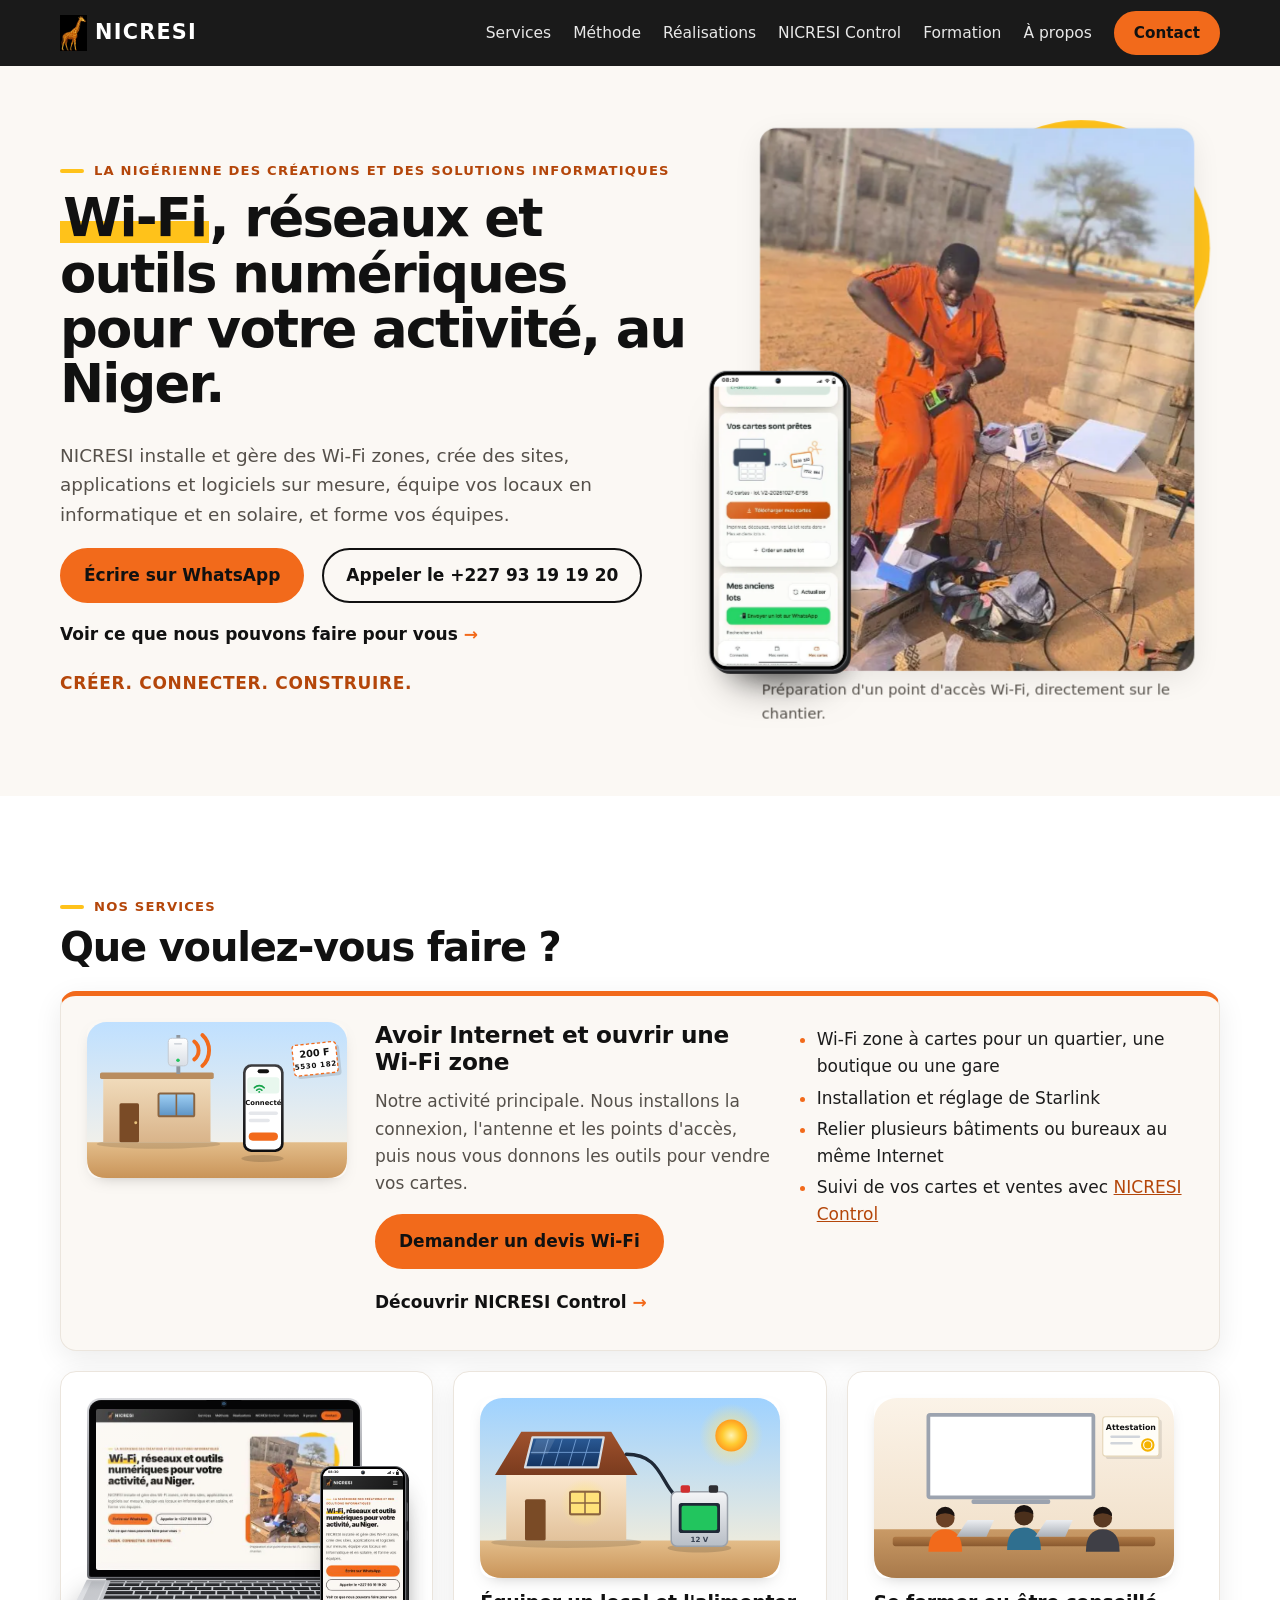
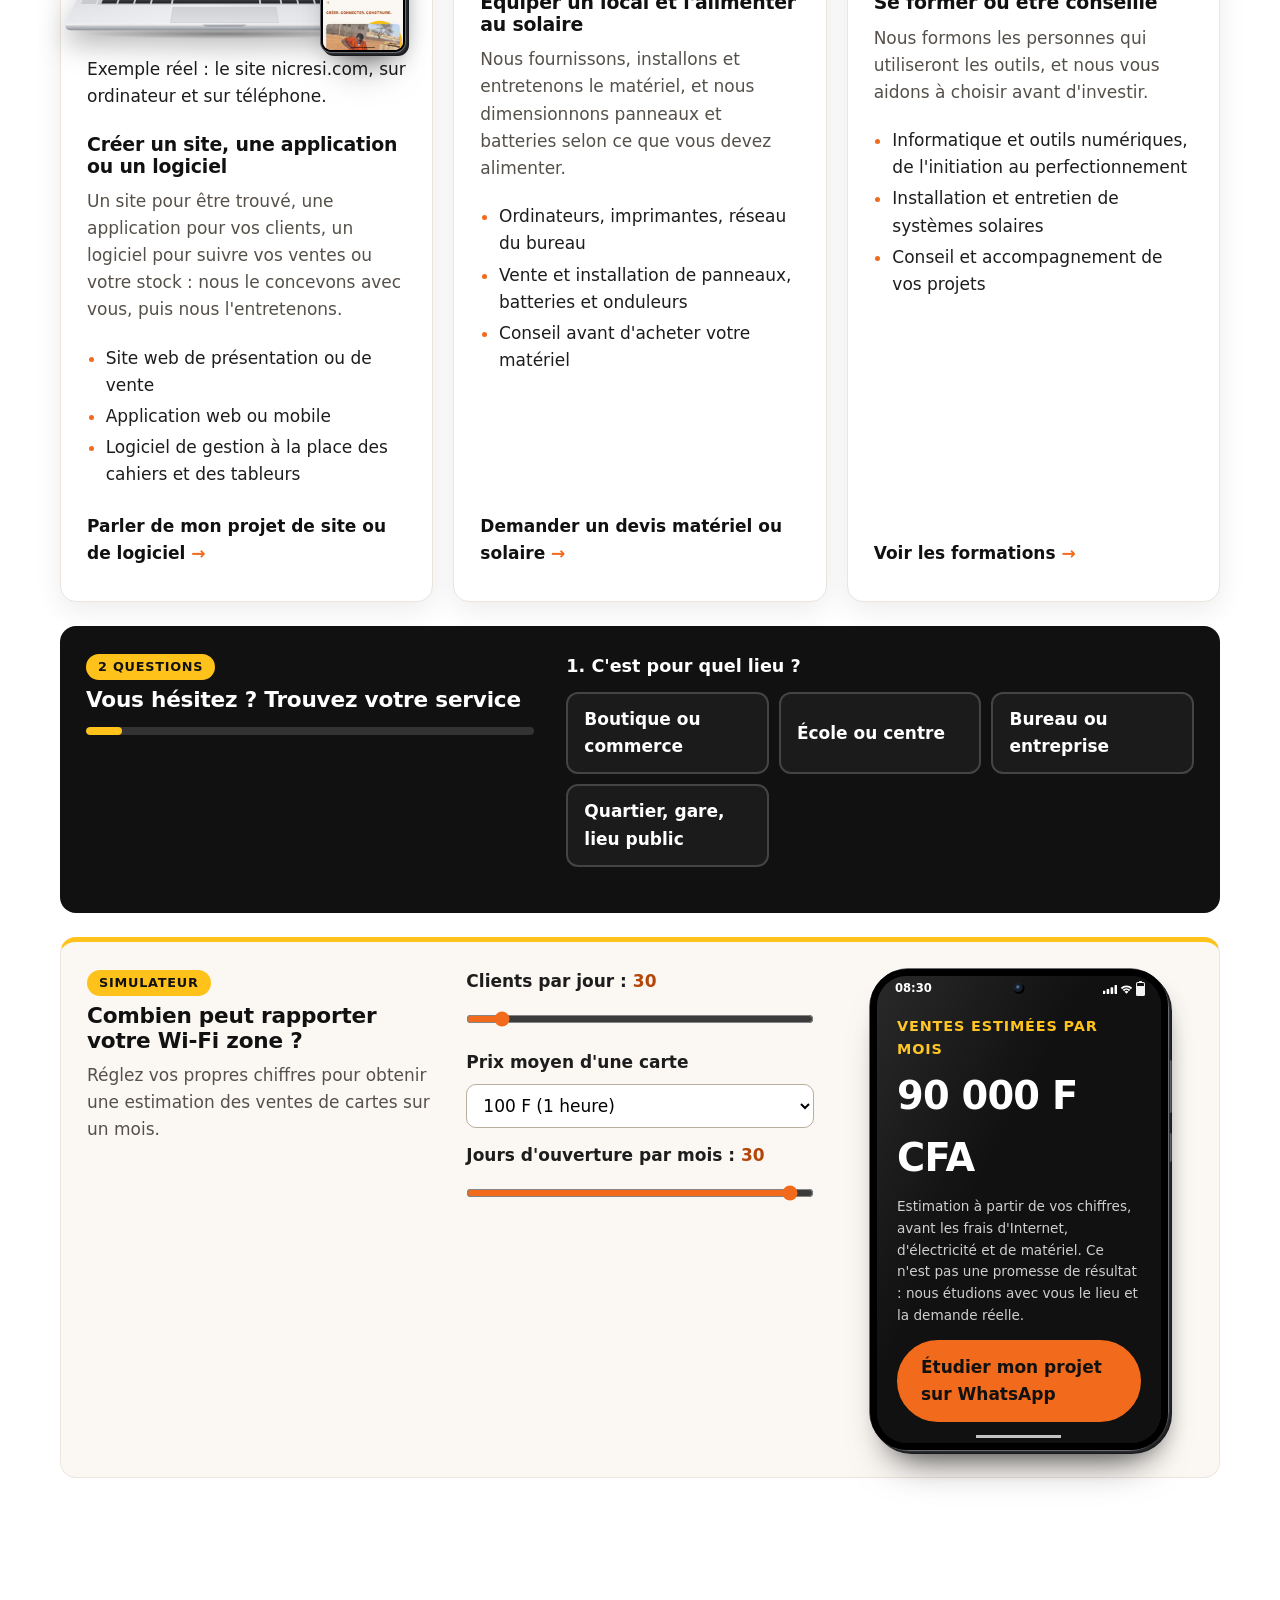
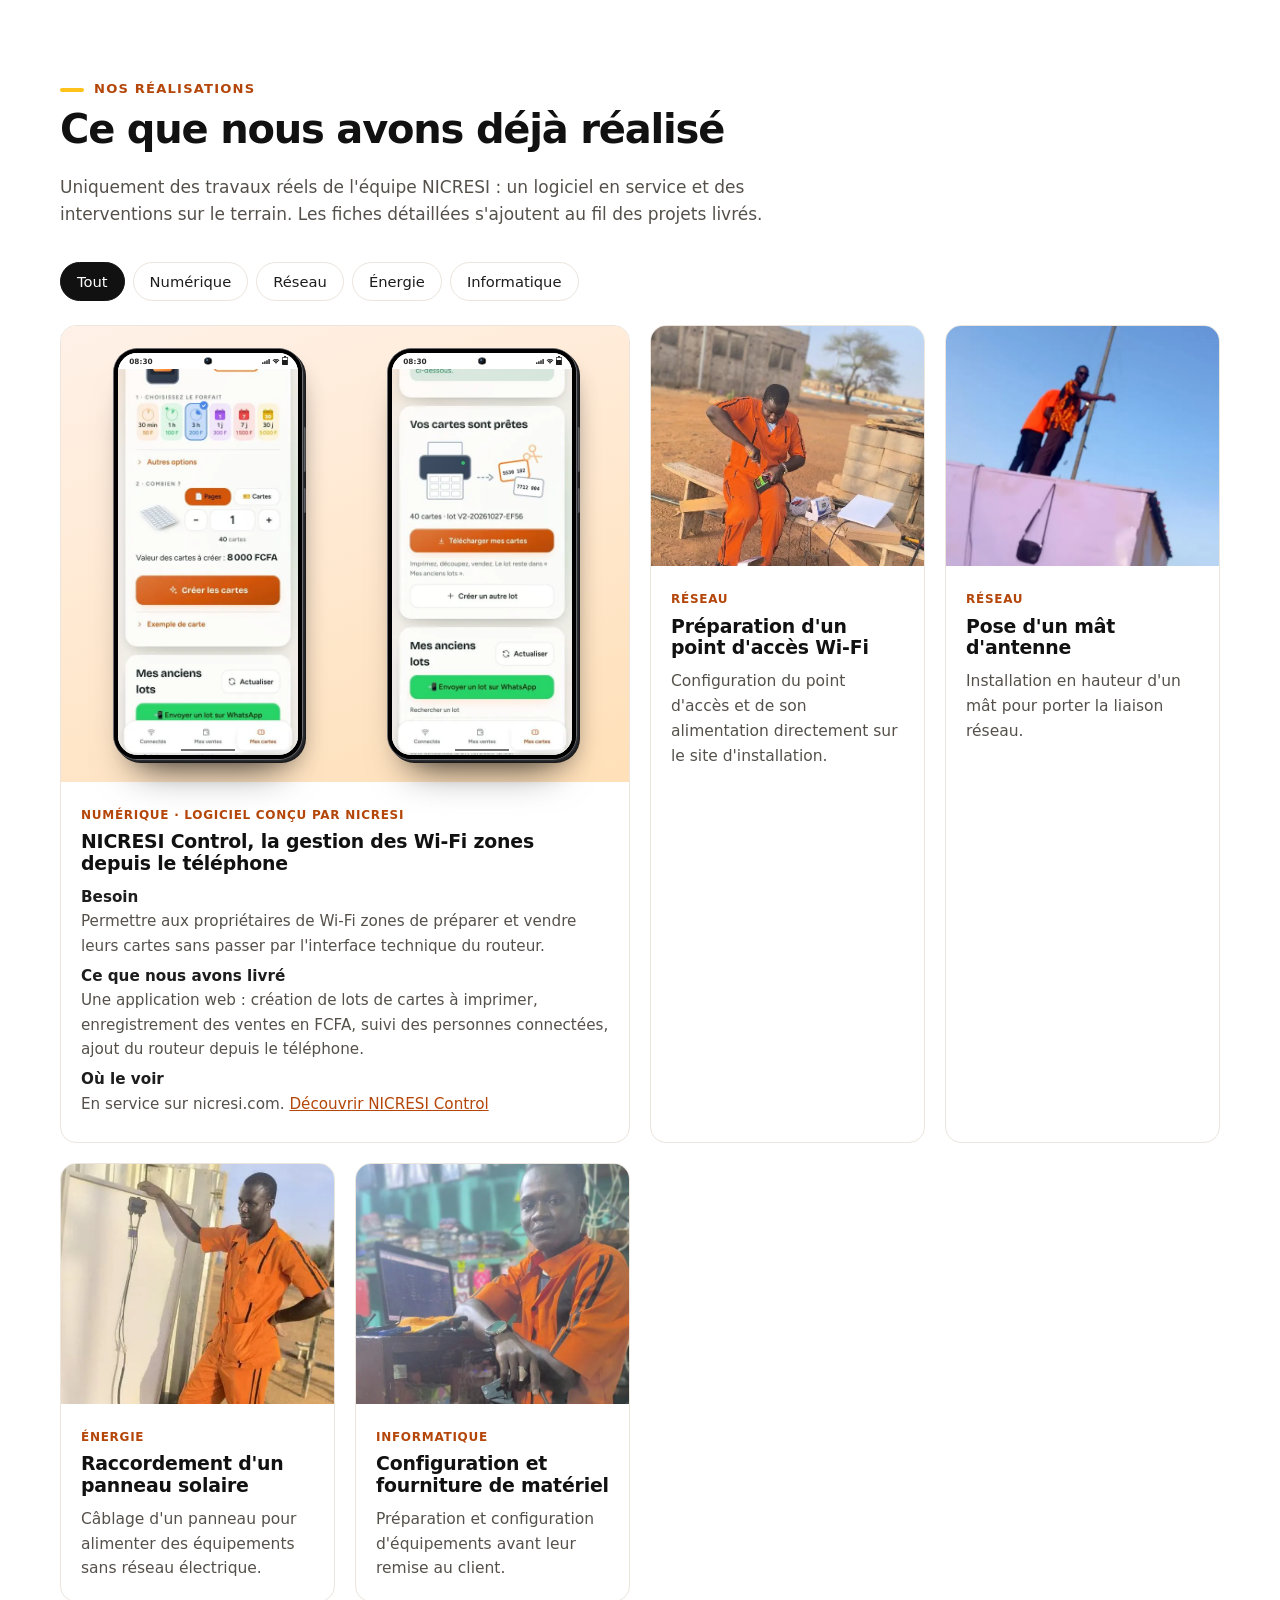
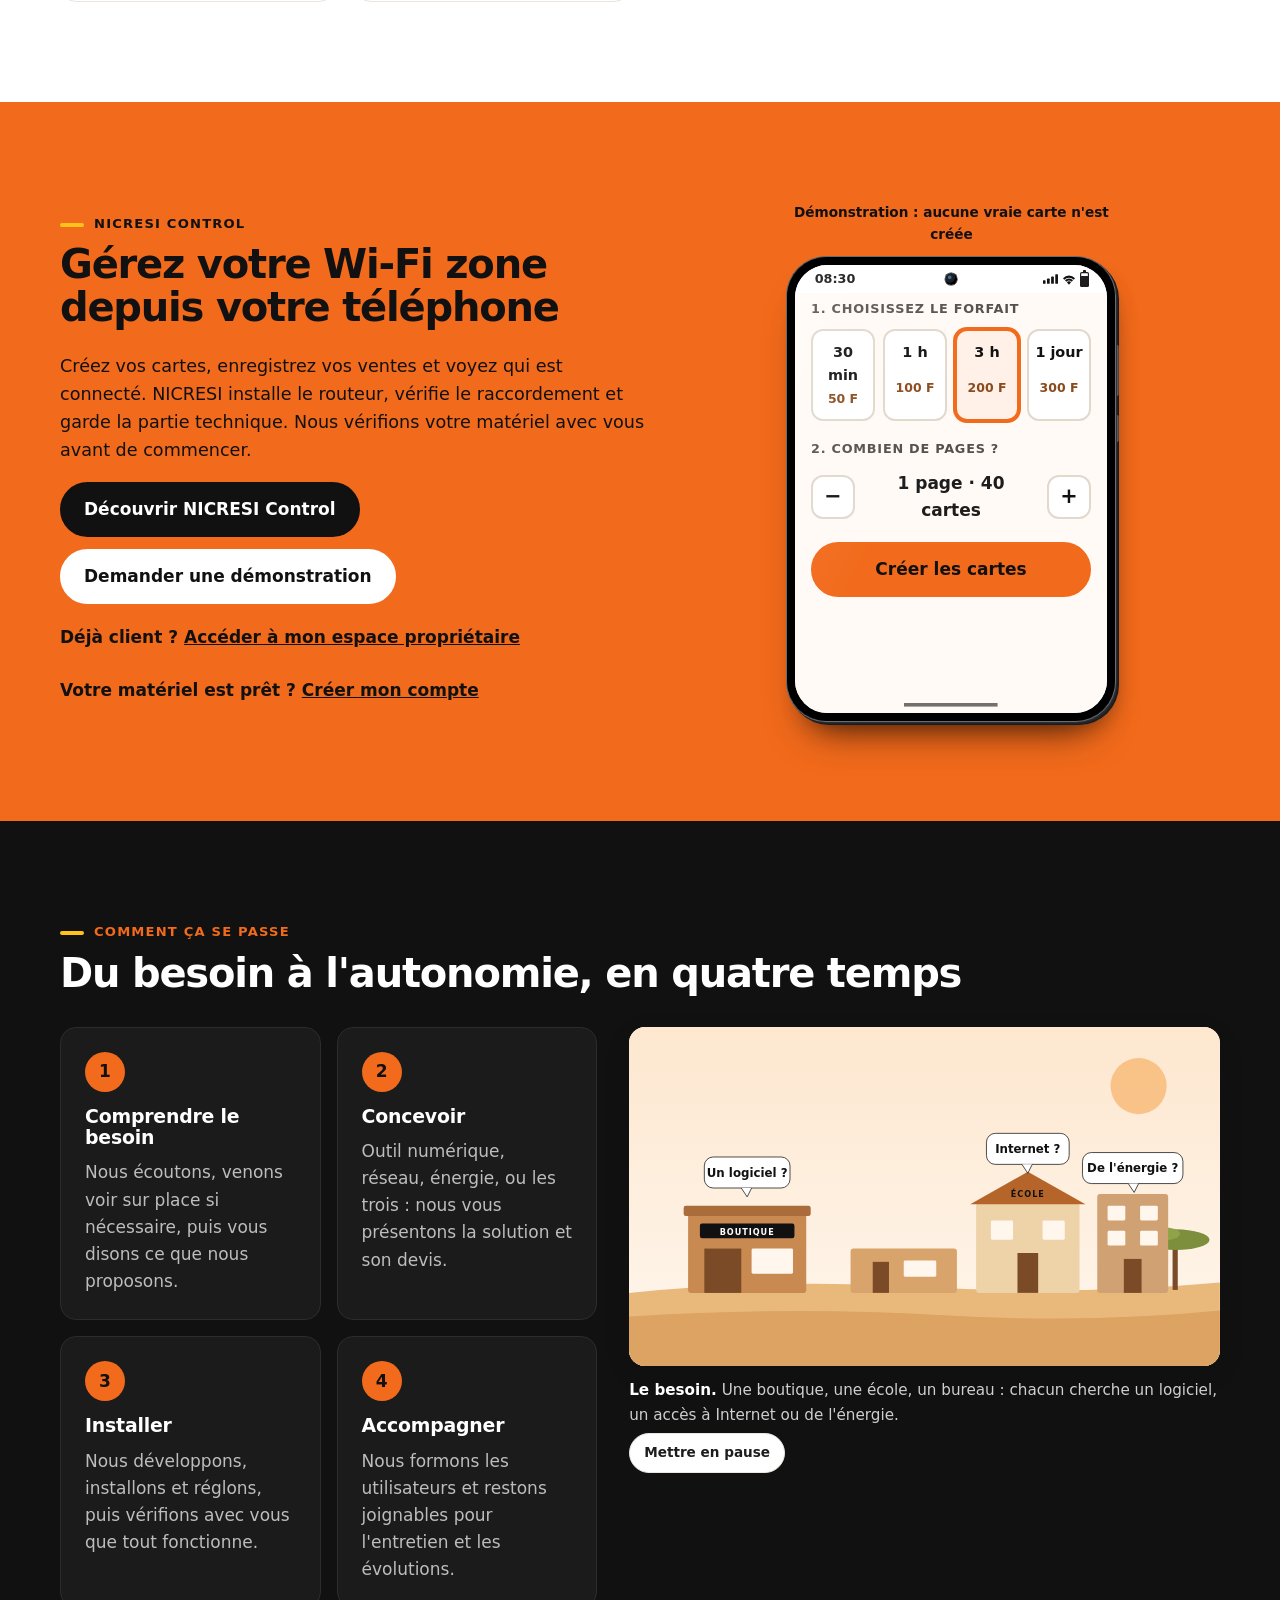
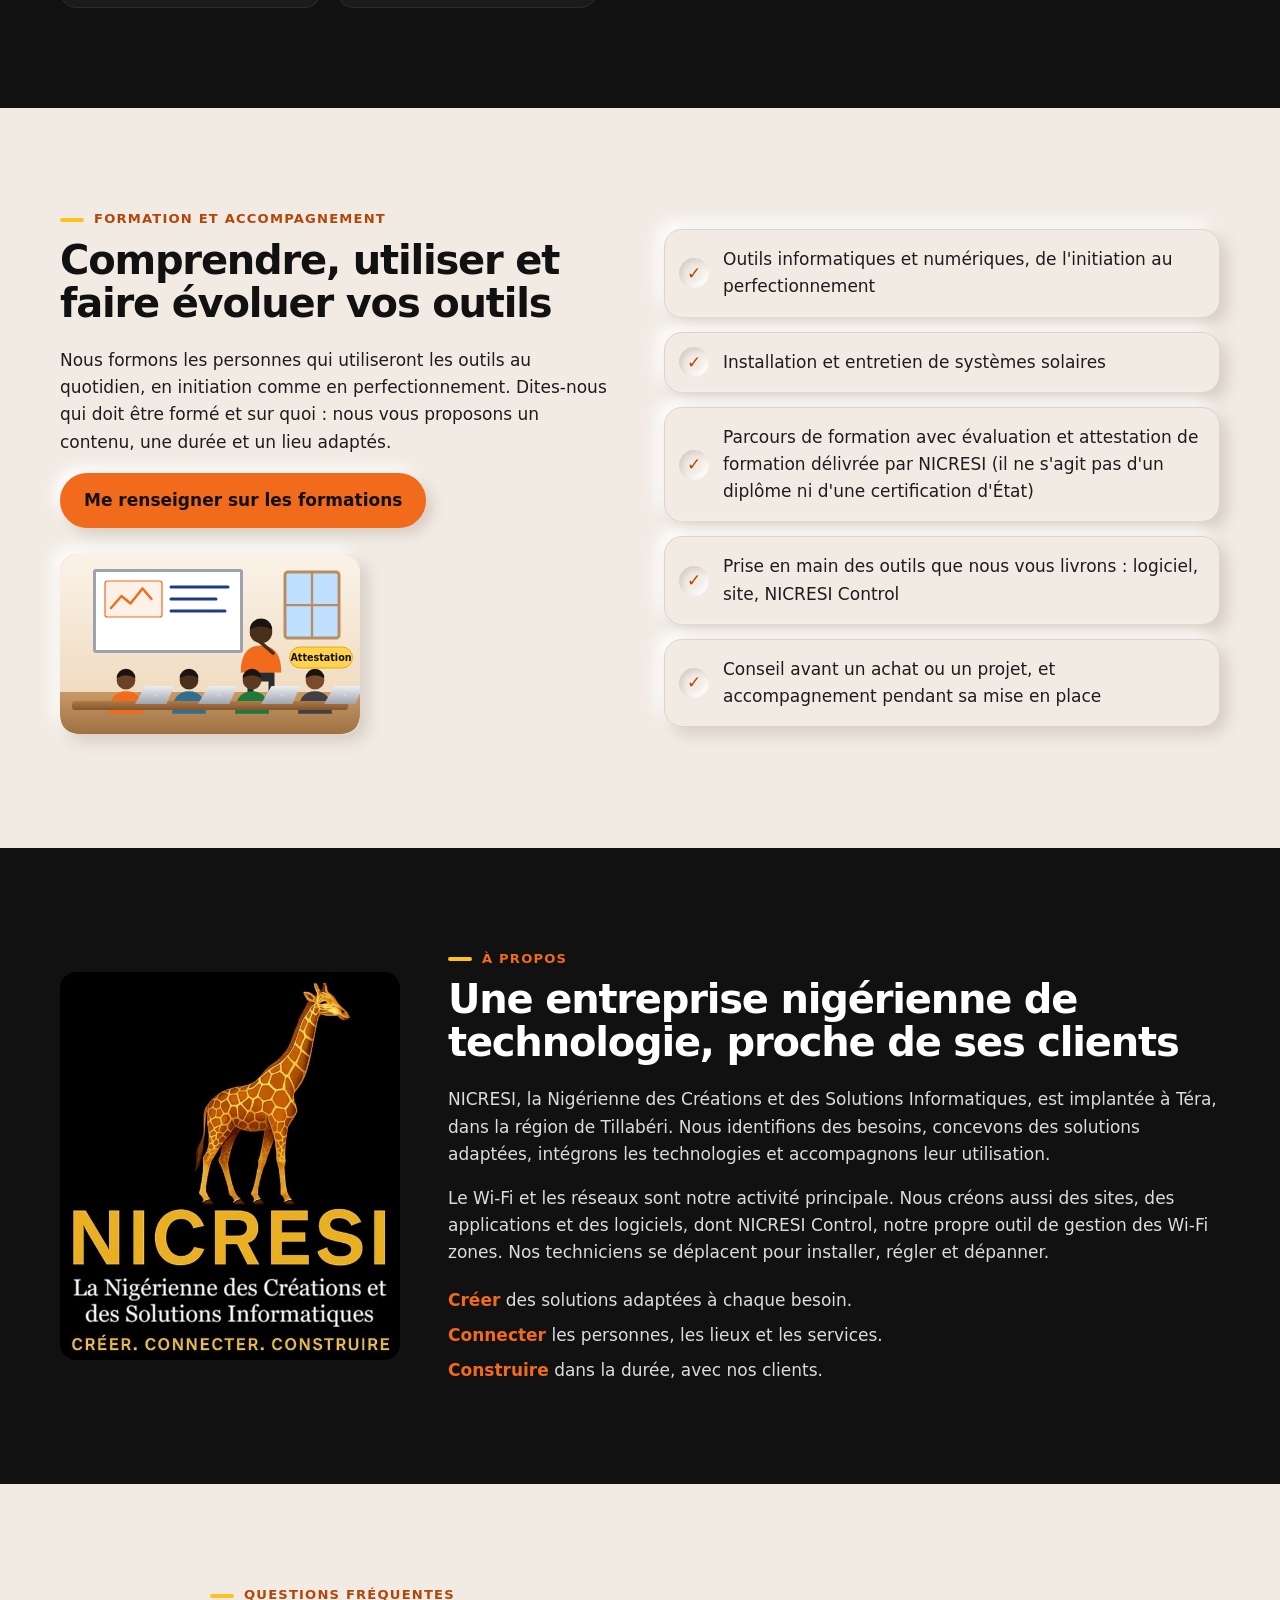
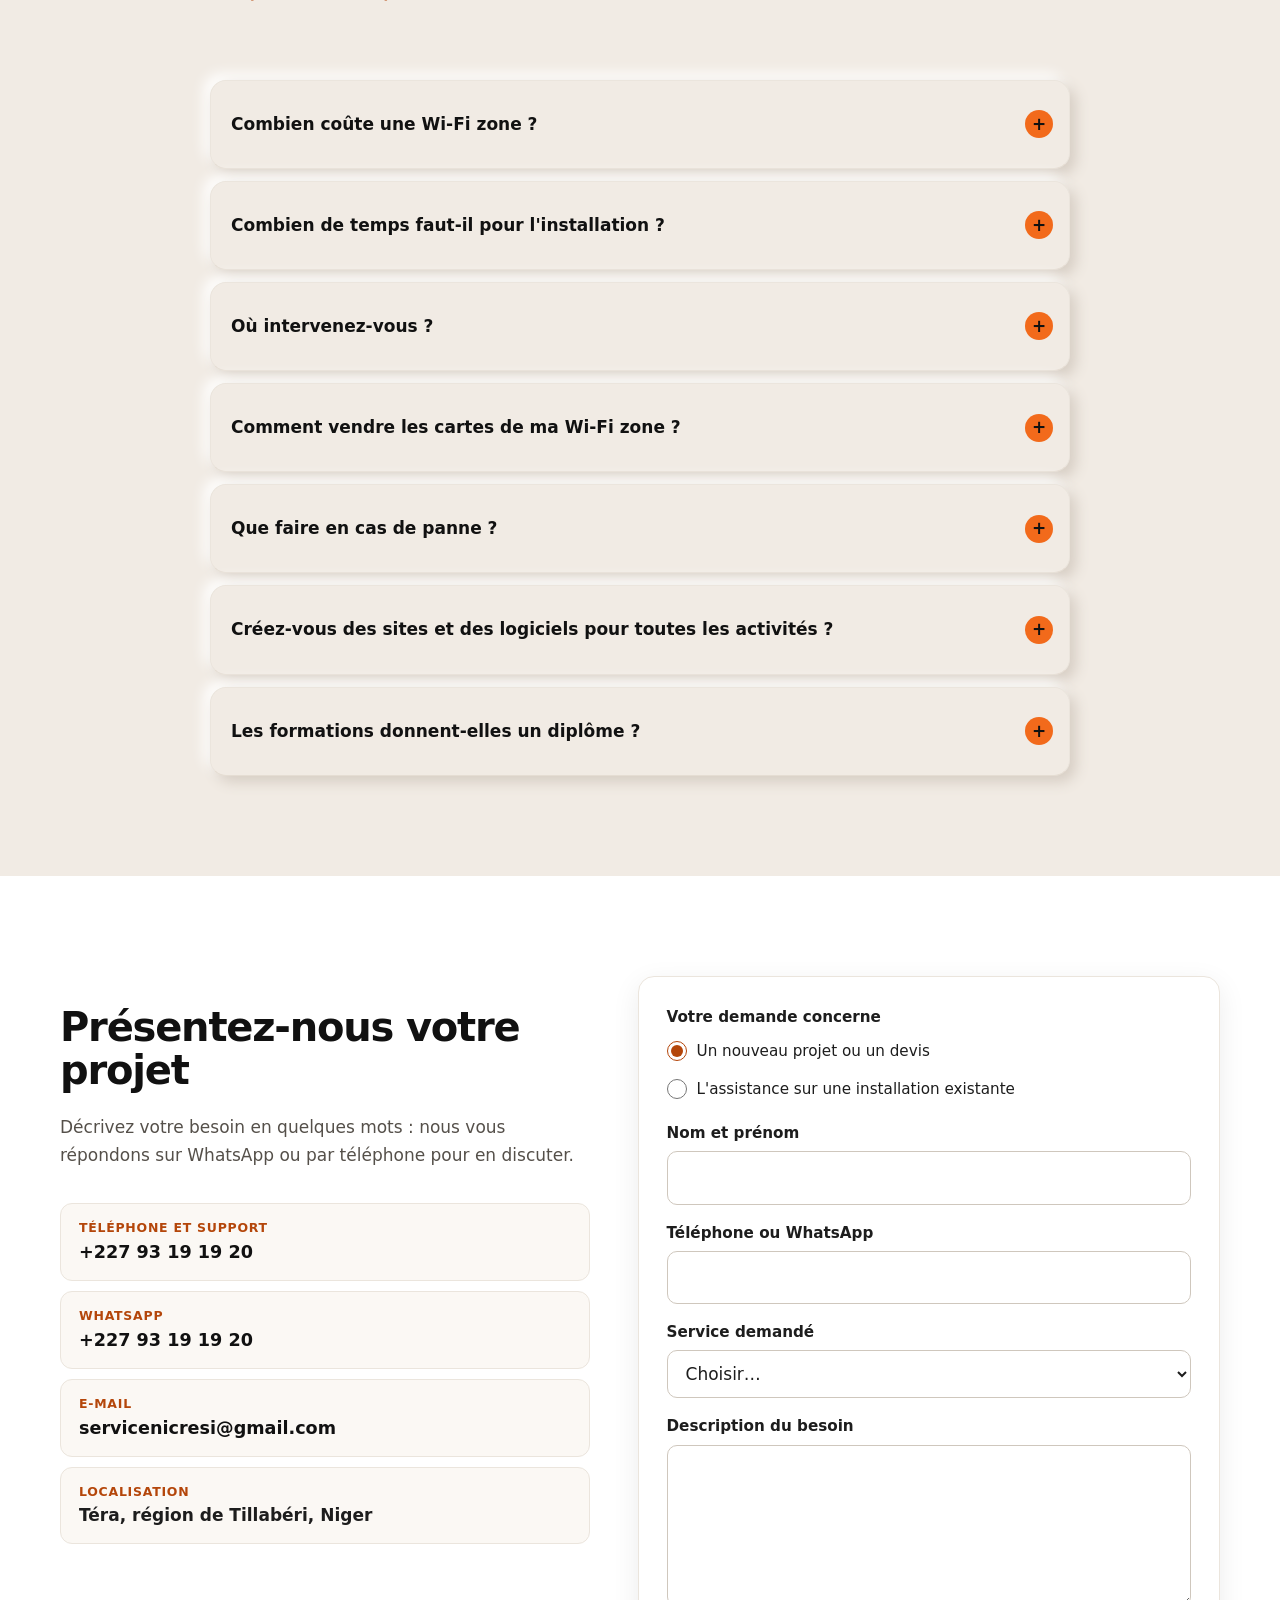
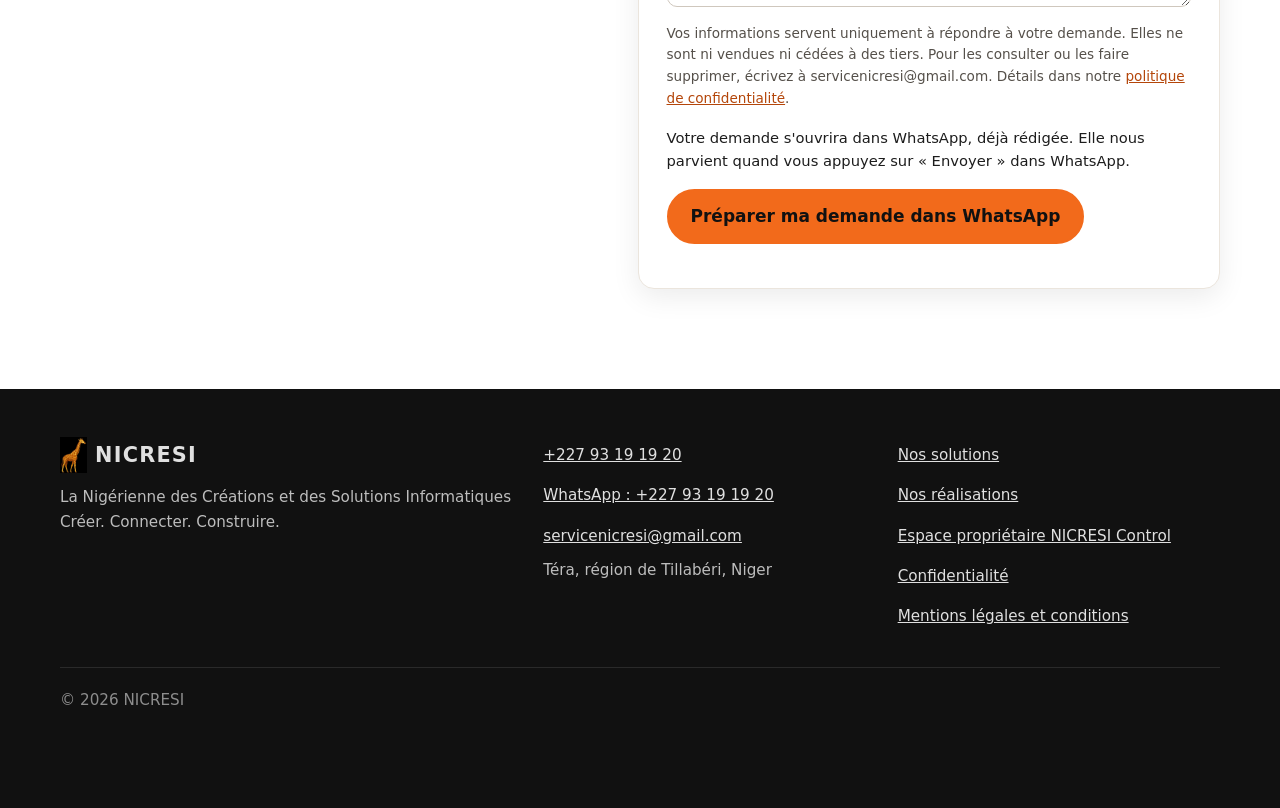
==== commit 9ff175bb: "Conformité, sécurité et vitesse : pages légales, 404, icônes, WebP, anti-spam, en-têtes HTTPS - Page" ====
--- a/public/index.html
+++ b/public/index.html
@@ -18,8 +18,9 @@
   <meta property="og:image:height" content="630">
   <meta property="og:image:alt" content="Logo NICRESI, girafe dorée sur fond noir, avec la devise Créer. Connecter. Construire.">
   <meta name="twitter:card" content="summary_large_image">
-  <link rel="icon" href="img/favicon.png" type="image/png">
-  <link rel="apple-touch-icon" href="img/icone-192.png">
+  <link rel="icon" href="/favicon.ico" sizes="32x32">
+  <link rel="manifest" href="/site.webmanifest">
+  <link rel="apple-touch-icon" href="/img/apple-touch-icon.png">
   <link rel="stylesheet" href="css/style.css">
   <script type="application/ld+json">
   {
@@ -88,8 +89,8 @@
           <p class="signature">Créer. Connecter. Construire.</p>
         </div>
         <figure class="accueil__photo relief">
-          <img src="img/photos/technicien-terrain.jpg" alt="Un technicien NICRESI en tenue orange, assis sur un banc, prépare un point d'accès Wi-Fi sur un chantier" width="560" height="700" fetchpriority="high">
-          <div class="tel tel--petit tel--accueil" aria-hidden="true"><div class="tel__ecran"><div class="tel__barre" aria-hidden="true"><span>08:30</span><span class="tel__icones"><i class="tel__reseau"></i><i class="tel__wifi"></i><i class="tel__batterie"></i></span></div><img src="img/photos/ncc-cartes-pretes.jpg" alt="" width="390" height="844"></div></div>
+          <img src="img/photos/technicien-terrain.webp" alt="Un technicien NICRESI en tenue orange, assis sur un banc, prépare un point d'accès Wi-Fi sur un chantier" width="560" height="700" fetchpriority="high">
+          <div class="tel tel--petit tel--accueil" aria-hidden="true"><div class="tel__ecran"><div class="tel__barre" aria-hidden="true"><span>08:30</span><span class="tel__icones"><i class="tel__reseau"></i><i class="tel__wifi"></i><i class="tel__batterie"></i></span></div><img src="img/photos/ncc-cartes-pretes.webp" alt="" width="390" height="844"></div></div>
           <figcaption>Préparation d'un point d'accès Wi-Fi, directement sur le chantier.</figcaption>
         </figure>
       </div>
@@ -121,7 +122,7 @@
           </article>
           <article class="porte-accueil" id="sol-numerique">
             <figure class="appareils" aria-label="Le site nicresi.com affiché sur un ordinateur portable et sur un téléphone">
-              <div class="pc" aria-hidden="true"><div class="pc__ecran"><div class="pc__vue"><img class="defile" src="img/photos/site-ordinateur.jpg" alt="" width="560" height="1575" loading="lazy"></div></div><div class="pc__base"></div></div>
+              <div class="pc" aria-hidden="true"><div class="pc__ecran"><div class="pc__vue"><img class="defile" src="img/photos/site-ordinateur.webp" alt="" width="560" height="1575" loading="lazy"></div></div><div class="pc__base"></div></div>
               <div class="tel tel--appareils" aria-hidden="true"><div class="tel__ecran"><div class="tel__barre" aria-hidden="true"><span>08:30</span><span class="tel__icones"><i class="tel__reseau"></i><i class="tel__wifi"></i><i class="tel__batterie"></i></span></div><div class="tel__vue"><img class="defile" src="img/photos/site-telephone.jpg" alt="" width="240" height="1600" loading="lazy"></div></div></div>
               <figcaption>Exemple réel : le site nicresi.com, sur ordinateur et sur téléphone.</figcaption>
             </figure>
@@ -202,7 +203,7 @@
 
         <!-- Simulateur de recettes d'une Wi-Fi zone : estimation à partir des chiffres saisis par le visiteur,
              sans promesse de résultat. Prix proposés = exemples de forfaits de NICRESI Control. Masqué sans JavaScript. -->
-        <form class="simulateur" id="simulateur" hidden onsubmit="return false">
+        <form class="simulateur" id="simulateur" hidden>
           <div class="simulateur__texte">
             <p class="quiz__badge">Simulateur</p>
             <h3>Combien peut rapporter votre Wi-Fi zone ?</h3>
@@ -255,8 +256,8 @@
         <div class="realisations">
           <article class="realisation realisation--large" data-categorie="numerique">
             <div class="realisation__captures">
-              <div class="tel tel--petit"><div class="tel__ecran"><div class="tel__barre" aria-hidden="true"><span>08:30</span><span class="tel__icones"><i class="tel__reseau"></i><i class="tel__wifi"></i><i class="tel__batterie"></i></span></div><img src="img/photos/ncc-creer-cartes.jpg" alt="Écran NICRESI Control : choix du forfait, de 30 minutes à 30 jours, et du nombre de cartes à créer" loading="lazy" width="390" height="844"></div></div>
-              <div class="tel tel--petit"><div class="tel__ecran"><div class="tel__barre" aria-hidden="true"><span>08:30</span><span class="tel__icones"><i class="tel__reseau"></i><i class="tel__wifi"></i><i class="tel__batterie"></i></span></div><img src="img/photos/ncc-cartes-pretes.jpg" alt="Écran NICRESI Control : un lot de 40 cartes prêt à télécharger et à imprimer" loading="lazy" width="390" height="844"></div></div>
+              <div class="tel tel--petit"><div class="tel__ecran"><div class="tel__barre" aria-hidden="true"><span>08:30</span><span class="tel__icones"><i class="tel__reseau"></i><i class="tel__wifi"></i><i class="tel__batterie"></i></span></div><img src="img/photos/ncc-creer-cartes.webp" alt="Écran NICRESI Control : choix du forfait, de 30 minutes à 30 jours, et du nombre de cartes à créer" loading="lazy" width="390" height="844"></div></div>
+              <div class="tel tel--petit"><div class="tel__ecran"><div class="tel__barre" aria-hidden="true"><span>08:30</span><span class="tel__icones"><i class="tel__reseau"></i><i class="tel__wifi"></i><i class="tel__batterie"></i></span></div><img src="img/photos/ncc-cartes-pretes.webp" alt="Écran NICRESI Control : un lot de 40 cartes prêt à télécharger et à imprimer" loading="lazy" width="390" height="844"></div></div>
             </div>
             <div class="realisation__corps">
               <p class="etiquette">Numérique · Logiciel conçu par NICRESI</p>
@@ -269,7 +270,7 @@
             </div>
           </article>
           <article class="realisation" data-categorie="reseau">
-            <img src="img/photos/installation.jpg" alt="Technicien NICRESI préparant un point d'accès Wi-Fi et un convertisseur sur un chantier" loading="lazy" width="693" height="1536">
+            <img src="img/photos/installation.webp" alt="Technicien NICRESI préparant un point d'accès Wi-Fi et un convertisseur sur un chantier" loading="lazy" width="693" height="1536">
             <div class="realisation__corps">
               <p class="etiquette">Réseau</p>
               <h3>Préparation d'un point d'accès Wi-Fi</h3>
@@ -277,7 +278,7 @@
             </div>
           </article>
           <article class="realisation" data-categorie="reseau">
-            <img src="img/photos/antenne.jpg" alt="Deux techniciens fixant un mât d'antenne sur un toit" loading="lazy" width="720" height="955">
+            <img src="img/photos/antenne.webp" alt="Deux techniciens fixant un mât d'antenne sur un toit" loading="lazy" width="720" height="955">
             <div class="realisation__corps">
               <p class="etiquette">Réseau</p>
               <h3>Pose d'un mât d'antenne</h3>
@@ -285,7 +286,7 @@
             </div>
           </article>
           <article class="realisation" data-categorie="energie">
-            <img src="img/photos/solaire.jpg" alt="Technicien NICRESI raccordant un panneau solaire" loading="lazy" width="460" height="1020">
+            <img src="img/photos/solaire.webp" alt="Technicien NICRESI raccordant un panneau solaire" loading="lazy" width="460" height="1020">
             <div class="realisation__corps">
               <p class="etiquette">Énergie</p>
               <h3>Raccordement d'un panneau solaire</h3>
@@ -293,7 +294,7 @@
             </div>
           </article>
           <article class="realisation" data-categorie="informatique">
-            <img src="img/photos/boutique.jpg" alt="Technicien NICRESI en boutique devant un ordinateur et du matériel réseau" loading="lazy" width="692" height="1536" style="object-position: center 8%">
+            <img src="img/photos/boutique.webp" alt="Technicien NICRESI en boutique devant un ordinateur et du matériel réseau" loading="lazy" width="692" height="1536" style="object-position: center 8%">
             <div class="realisation__corps">
               <p class="etiquette">Informatique</p>
               <h3>Configuration et fourniture de matériel</h3>
@@ -706,7 +707,7 @@
             <label for="f-site">Ne pas remplir</label>
             <input id="f-site" name="site_web" type="text" tabindex="-1" autocomplete="off">
           </div>
-          <p class="formulaire__confidentialite">Vos informations servent uniquement à répondre à votre demande. Elles ne sont ni vendues ni transmises à des tiers. Pour les consulter ou les faire supprimer, écrivez à servicenicresi@gmail.com.</p>
+          <p class="formulaire__confidentialite">Vos informations servent uniquement à répondre à votre demande. Elles ne sont ni vendues ni cédées à des tiers. Pour les consulter ou les faire supprimer, écrivez à servicenicresi@gmail.com. Détails dans notre <a href="/confidentialite/">politique de confidentialité</a>.</p>
           <p class="formulaire__annonce" id="annonce-whatsapp">Votre demande s'ouvrira dans WhatsApp, déjà rédigée. Elle nous parvient quand vous appuyez sur « Envoyer » dans WhatsApp.</p>
           <button class="bouton" type="submit" aria-describedby="annonce-whatsapp">Préparer ma demande dans WhatsApp</button>
           <p class="formulaire__message" role="status" aria-live="polite"></p>
@@ -741,6 +742,8 @@
         <li><a href="#solutions">Nos solutions</a></li>
         <li><a href="#realisations">Nos réalisations</a></li>
         <li><a href="/owner">Espace propriétaire NICRESI Control</a></li>
+        <li><a href="/confidentialite/">Confidentialité</a></li>
+        <li><a href="/conditions/">Mentions légales et conditions</a></li>
       </ul>
     </div>
     <div class="conteneur pied__bas">© <span id="annee">2026</span> NICRESI</div>
--- a/public/css/style.css
+++ b/public/css/style.css
@@ -390,67 +390,62 @@
 /* Appareils réalistes : téléphone (bord métal, verre noir, île avec caméra, boutons en relief, barre d'accueil)
    et ordinateur portable (couvercle alu, encoche caméra, clavier en perspective : img/appareils/clavier.svg). */
 .tel {
-  --metal: linear-gradient(135deg, #e6e7ea 0%, #8d8f95 12%, #4b4c51 30%, #2b2c30 50%, #55565b 72%, #b7b9be 90%, #6d6f74 100%);
-  position: relative; width: 100%; max-width: 280px; aspect-ratio: 9 / 19.5; border-radius: 46px; padding: 8px;
-  border: 3px solid transparent;
-  background: linear-gradient(#050506, #050506) padding-box, var(--metal) border-box;
-  box-shadow: inset 0 0 0 1px rgba(255, 255, 255, .08), 0 1px 0 1px rgba(0, 0, 0, .35),
-    0 34px 46px -26px rgba(0, 0, 0, .7), 0 14px 24px -14px rgba(0, 0, 0, .5);
-}
-/* Boutons latéraux en relief métallique (volume à gauche, marche/arrêt à droite) */
+  /* Téléphone Android récent, vu de face : bezel noir très fin, bord métal mince, appareil photo « poinçon »,
+     boutons volume et marche/arrêt à droite, épaisseur visible sur la tranche. Tout est à l'échelle (cqw). */
+  container-type: inline-size;
+  position: relative; width: 100%; max-width: 280px; aspect-ratio: 9 / 19.5; border-radius: 13% / 6%;
+  border: 1.5px solid #6a6c71; background: #000;
+  box-shadow: inset 0 0 0 .5px rgba(255, 255, 255, .25),
+    1px 1px 0 #2c2d30, 2px 2px 0 #222326, 3px 3px 0 #1a1b1d,
+    0 30px 40px -24px rgba(0, 0, 0, .65), 8px 14px 26px -14px rgba(0, 0, 0, .45);
+}
 .tel::before, .tel::after {
-  content: ""; position: absolute; width: 4px; border-radius: 3px;
-  background: linear-gradient(90deg, #2c2d31 0%, #9fa1a6 45%, #e1e2e5 55%, #5a5b60 100%);
-  box-shadow: 0 1px 1px rgba(0, 0, 0, .35);
-}
-.tel::before { right: -6px; top: 26%; height: 13%; border-radius: 0 3px 3px 0; }
-.tel::after { left: -6px; top: 18%; height: 5%; border-radius: 3px 0 0 3px;
-  box-shadow: 0 calc(7% + 26px) 0 #6b6c71, 0 calc(14% + 56px) 0 #6b6c71; }
-.tel__ecran { position: relative; height: 100%; border-radius: 37px; overflow: hidden; background: #fff; isolation: isolate;
-  box-shadow: 0 0 0 1px #000; }
-/* Île : pilule noire avec l'objectif de la caméra frontale */
+  content: ""; position: absolute; right: -4px; width: 3px; border-radius: 0 2px 2px 0;
+  background: linear-gradient(90deg, #1c1d20, #66686d 60%, #2b2c2f);
+}
+.tel::before { top: 19%; height: 11%; }
+.tel::after { top: 34%; height: 6%; }
+.tel__ecran {
+  position: relative; height: 100%; box-sizing: border-box; overflow: hidden; isolation: isolate; background: #fff;
+  border: 2.6cqw solid #000; border-radius: 12.4cqw;
+}
+/* Appareil photo avant : petit trou rond dans l'écran */
 .tel__ecran::before {
-  content: ""; position: absolute; z-index: 5; top: 10px; left: 50%; transform: translateX(-50%); width: 33%; height: 24px; border-radius: 14px;
-  background: radial-gradient(circle at 78% 50%, #3d5a7a 0 2px, #1b2633 2.5px 4px, #000 4.5px) , #000;
-}
-/* Reflet du verre + barre d'accueil en bas de l'écran */
+  content: ""; position: absolute; z-index: 5; top: 2.4cqw; left: 50%; width: 3.6cqw; height: 3.6cqw; transform: translateX(-50%); border-radius: 50%;
+  background: radial-gradient(circle at 38% 36%, #4a6a8c 0 12%, #18202a 22% 45%, #000 55%);
+  box-shadow: 0 0 0 .5px #222;
+}
+/* Reflet discret du verre + barre de gestes Android en bas */
 .tel__ecran::after {
-  content: ""; position: absolute; inset: 0; z-index: 4; pointer-events: none; border-radius: inherit;
+  content: ""; position: absolute; inset: 0; z-index: 4; pointer-events: none;
   background:
-    linear-gradient(rgba(0, 0, 0, .78), rgba(0, 0, 0, .78)) center bottom 7px / 36% 5px no-repeat,
-    linear-gradient(112deg, rgba(255, 255, 255, .26) 0%, rgba(255, 255, 255, .08) 26%, rgba(255, 255, 255, 0) 40%);
-}
+    linear-gradient(rgba(0, 0, 0, .55), rgba(0, 0, 0, .55)) center bottom 1.8cqw / 30% 1.1cqw no-repeat,
+    linear-gradient(118deg, rgba(255, 255, 255, .14) 0%, rgba(255, 255, 255, .04) 30%, rgba(255, 255, 255, 0) 44%);
+}
+.tel__ecran--sombre { background: #111; }
 .tel__ecran--sombre::after {
   background:
-    linear-gradient(rgba(255, 255, 255, .85), rgba(255, 255, 255, .85)) center bottom 7px / 36% 5px no-repeat,
-    linear-gradient(112deg, rgba(255, 255, 255, .16) 0%, rgba(255, 255, 255, .04) 26%, rgba(255, 255, 255, 0) 40%);
-}
-.tel__ecran--sombre { background: #111; }
+    linear-gradient(rgba(255, 255, 255, .75), rgba(255, 255, 255, .75)) center bottom 1.8cqw / 30% 1.1cqw no-repeat,
+    linear-gradient(118deg, rgba(255, 255, 255, .1) 0%, rgba(255, 255, 255, 0) 40%);
+}
 .tel__barre {
-  position: relative; z-index: 2; height: 42px; display: flex; align-items: center; justify-content: space-between;
-  padding: 6px 24px 0 30px; font: 600 13px -apple-system, "SF Pro Text", "Segoe UI", Roboto, system-ui, sans-serif; letter-spacing: -.01em;
-  color: #111; background: inherit;
+  position: relative; z-index: 2; height: 8.4cqw; display: flex; align-items: center; justify-content: space-between;
+  padding: .4cqw 5.5cqw 0 6cqw; font: 600 3.9cqw/1 Roboto, "Segoe UI", system-ui, sans-serif; color: #111; background: inherit;
 }
 .tel__barre--clair { color: #fff; }
-.tel__icones { display: inline-flex; align-items: center; gap: 5px; }
-/* Réseau : quatre barres montantes */
-.tel__reseau { width: 16px; height: 10px;
-  background: linear-gradient(currentColor, currentColor) 0 100% / 3px 35% no-repeat, linear-gradient(currentColor, currentColor) 4.3px 100% / 3px 55% no-repeat,
-    linear-gradient(currentColor, currentColor) 8.6px 100% / 3px 78% no-repeat, linear-gradient(currentColor, currentColor) 12.9px 100% / 3px 100% no-repeat; }
-/* Wi-Fi : trois arcs */
-.tel__wifi { width: 14px; height: 10px; position: relative; overflow: hidden; }
-.tel__wifi::before { content: ""; position: absolute; left: 50%; bottom: -9px; width: 22px; height: 22px; transform: translateX(-50%); border-radius: 50%;
-  background: radial-gradient(circle, currentColor 0 3.2px, transparent 3.6px 5.4px, currentColor 5.8px 7.8px, transparent 8.2px 9.6px, currentColor 10px 11px, transparent 11.4px);
-  clip-path: polygon(50% 50%, 0 0, 100% 0); -webkit-clip-path: polygon(50% 50%, 0 0, 100% 0); }
-.tel__batterie { width: 23px; height: 11px; border: 1.2px solid currentColor; border-radius: 3.5px; position: relative; opacity: .95; }
-.tel__batterie::before { content: ""; position: absolute; inset: 1.5px; right: 28%; background: currentColor; border-radius: 1.5px; }
-.tel__batterie::after { content: ""; position: absolute; right: -3.5px; top: 3px; width: 1.8px; height: 3.5px; background: currentColor; opacity: .5; border-radius: 0 1px 1px 0; }
-.tel__ecran > img { width: 100%; height: calc(100% - 42px); object-fit: cover; object-position: top; display: block; }
-.tel__vue { height: calc(100% - 42px); overflow: hidden; }
+.tel__icones { display: inline-flex; align-items: center; gap: .3em; }
+.tel__reseau, .tel__wifi { background: currentColor; -webkit-mask: var(--icone) center / contain no-repeat; mask: var(--icone) center / contain no-repeat; }
+.tel__reseau { --icone: url("data:image/svg+xml,%3Csvg xmlns='http://www.w3.org/2000/svg' viewBox='0 0 17 11'%3E%3Crect x='0' y='7' width='3' height='4' rx='.8'/%3E%3Crect x='4.6' y='5' width='3' height='6' rx='.8'/%3E%3Crect x='9.2' y='2.6' width='3' height='8.4' rx='.8'/%3E%3Crect x='13.8' y='0' width='3' height='11' rx='.8'/%3E%3C/svg%3E"); width: 1.15em; height: .78em; }
+.tel__wifi { --icone: url("data:image/svg+xml,%3Csvg xmlns='http://www.w3.org/2000/svg' viewBox='0 0 16 12'%3E%3Cpath d='M8 11.6 5.6 9.1a3.4 3.4 0 0 1 4.8 0zM3.4 6.9a6.5 6.5 0 0 1 9.2 0l-1.6 1.6a4.2 4.2 0 0 0-6 0zM1.1 4.6a9.8 9.8 0 0 1 13.8 0l-1.6 1.6a7.5 7.5 0 0 0-10.6 0z'/%3E%3C/svg%3E"); width: 1.1em; height: .82em; }
+.tel__batterie { width: .72em; height: 1.15em; border-radius: .14em; position: relative;
+  background: linear-gradient(currentColor, currentColor) bottom / 100% 72% no-repeat; box-shadow: inset 0 0 0 .09em currentColor; opacity: .95; }
+.tel__batterie::before { content: ""; position: absolute; top: -.14em; left: 30%; width: 40%; height: .16em; background: currentColor; border-radius: .05em .05em 0 0; }
+.tel__ecran > img { width: 100%; height: calc(100% - 8.4cqw); object-fit: cover; object-position: top; display: block; }
+.tel__vue { height: calc(100% - 8.4cqw); overflow: hidden; }
 .tel__vue img { width: 100%; height: auto; display: block; }
-.tel--libre { aspect-ratio: auto; }
+.tel--libre { aspect-ratio: auto; border-radius: 40px; }
 .tel--libre .tel__ecran { height: auto; }
-.tel--libre .tel__ecran > :last-child { padding-bottom: 22px; }
+.tel--libre .tel__ecran > :last-child { padding-bottom: 7cqw; }
 
 .pc { position: relative; width: 100%; }
 /* Couvercle : bord alu fin, verre noir, encoche avec caméra */
@@ -490,28 +485,8 @@
 .appareils { position: relative; margin: 0 0 18px; width: 100%; max-width: 330px; padding: 0 0 6px; }
 .appareils .pc { width: 86%; }
 .appareils figcaption { padding-top: 7%; }
-.tel--appareils { position: absolute; right: 0; top: 0; margin-top: 21%; width: 27%; border-radius: 22px; padding: 3px; border-width: 2px; }
-.tel--appareils::before, .tel--appareils::after { width: 2.5px; }
-.tel--appareils::before { right: -4px; }
-.tel--appareils::after { left: -4px; box-shadow: 0 calc(7% + 12px) 0 #6b6c71, 0 calc(14% + 26px) 0 #6b6c71; }
-.tel--appareils .tel__ecran { border-radius: 18px; }
-.tel--appareils .tel__ecran::before { top: 4px; height: 8px; width: 28%; background: #000; }
-.tel--appareils .tel__ecran::after { background-size: 36% 2px, auto; background-position: center bottom 3px, 0 0; }
-.tel--appareils .tel__barre { height: 16px; font-size: 5.5px; padding: 2px 6px 0 9%; }
-.tel--appareils .tel__barre .tel__icones { display: none; }
-.tel--appareils .tel__vue { height: calc(100% - 16px); }
-
-.tel--petit { border-radius: 30px; padding: 5px; border-width: 2px; }
-.tel--petit::before, .tel--petit::after { width: 3px; }
-.tel--petit::before { right: -5px; }
-.tel--petit::after { left: -5px; box-shadow: 0 calc(7% + 18px) 0 #6b6c71, 0 calc(14% + 38px) 0 #6b6c71; }
-.tel--petit .tel__ecran { border-radius: 24px; }
-.tel--petit .tel__ecran::before { top: 6px; height: 13px; width: 31%;
-  background: radial-gradient(circle at 78% 50%, #3d5a7a 0 1.2px, #1b2633 1.6px 2.6px, #000 3px), #000; }
-.tel--petit .tel__ecran::after { background-size: 36% 3px, auto; background-position: center bottom 4px, 0 0; }
-.tel--petit .tel__barre { height: 26px; font-size: 8px; padding: 4px 12px 0 16px; }
-.tel--petit .tel__icones { display: none; }
-.tel--petit .tel__ecran > img, .realisation .tel--petit .tel__ecran > img { height: calc(100% - 26px); }
+.tel--appareils { position: absolute; right: 0; top: 0; margin-top: 21%; width: 27%; border-width: 1px; }
+.tel--appareils::before, .tel--appareils::after { right: -2.5px; width: 2px; }
 .tel--accueil { position: absolute; left: -34px; bottom: 70px; width: 30%; max-width: 130px; z-index: 2; }
 .realisation__captures .tel { max-width: 190px; justify-self: center; }
 .tel--simulateur { max-width: 300px; justify-self: center; }
@@ -663,8 +638,29 @@
 .pied a.whatsapp, .pied a.whatsapp:hover { color: var(--blanc); }
 .whatsapp:hover { background: #0e6534; }
 
-/* Page d'erreur */
-.page-erreur { min-height: 80vh; display: grid; place-items: center; text-align: center; padding: 48px 0; }
+/* Page d'erreur (404) */
+.page-erreur { min-height: 70vh; display: grid; place-items: center; text-align: center; padding: 48px 0; }
+.page-erreur__code { font-size: clamp(4.5rem, 18vw, 9rem); font-weight: 900; line-height: 1; margin: 0; color: var(--orange-fonce); letter-spacing: -0.04em; }
+.page-erreur__girafe { margin: 0 auto 8px; }
+.page-erreur p { max-width: 32em; margin-left: auto; margin-right: auto; }
+.page-erreur .actions { justify-content: center; }
+.page-erreur__liens { list-style: none; padding: 0; margin: 28px auto 0; display: flex; flex-wrap: wrap; gap: 10px; justify-content: center; }
+.page-erreur__liens a { display: inline-block; padding: 8px 14px; border: 1px solid var(--bord); border-radius: 999px; color: var(--encre); text-decoration: none; }
+.page-erreur__liens a:hover, .page-erreur__liens a:focus-visible { border-color: var(--orange); color: var(--orange-fonce); }
+
+/* Pages légales (confidentialité, conditions) */
+.texte-legal { max-width: 46rem; }
+.texte-legal h2 { font-size: clamp(1.3rem, 3vw, 1.6rem); margin-top: 2em; scroll-margin-top: 90px; }
+.texte-legal h3 { font-size: 1.1rem; margin-top: 1.4em; }
+.texte-legal li { margin-bottom: 0.4em; }
+.texte-legal__maj { color: var(--texte-doux); font-size: 0.95rem; }
+.sommaire { background: var(--fond-doux); border: 1px solid var(--bord); border-radius: var(--rayon); padding: 18px 22px; margin: 24px 0 8px; }
+.sommaire p { margin: 0 0 6px; font-weight: 700; color: var(--titre); }
+.sommaire ol { margin: 0; padding-left: 1.3em; columns: 2 16rem; column-gap: 32px; }
+.fiche-legale { display: grid; grid-template-columns: max-content 1fr; gap: 8px 20px; margin: 0; }
+.fiche-legale dt { font-weight: 700; color: var(--titre); }
+.fiche-legale dd { margin: 0; }
+@media (max-width: 640px) { .fiche-legale { grid-template-columns: 1fr; gap: 2px; } .fiche-legale dd { margin-bottom: 10px; } }
 
 /* Tablette */
 @media (max-width: 1020px) {
@@ -705,13 +701,6 @@
   .quiz__entete { grid-row: auto; }
   .accueil__photo::before { right: -14px; top: -14px; }
   .tel--accueil { left: 10px; bottom: 60px; width: 20%; max-width: 86px; }
-  .tel--accueil .tel__barre > span:first-child { visibility: hidden; }
-  .tel--accueil { border-radius: 17px; padding: 3px; }
-  .tel--accueil .tel__ecran { border-radius: 13px; }
-  .tel--accueil .tel__ecran::before { top: 4px; height: 7px; background: #000; }
-  .tel--accueil .tel__ecran::after { background-size: 36% 2px, auto; background-position: center bottom 3px, 0 0; }
-  .tel--accueil .tel__barre { height: 14px; }
-  .tel--accueil .tel__ecran > img { height: calc(100% - 14px); }
   .porte-accueil--vedette { display: flex; }
   .realisation--large { grid-column: auto; }
   .accueil__photo { max-width: none; width: 100%; }
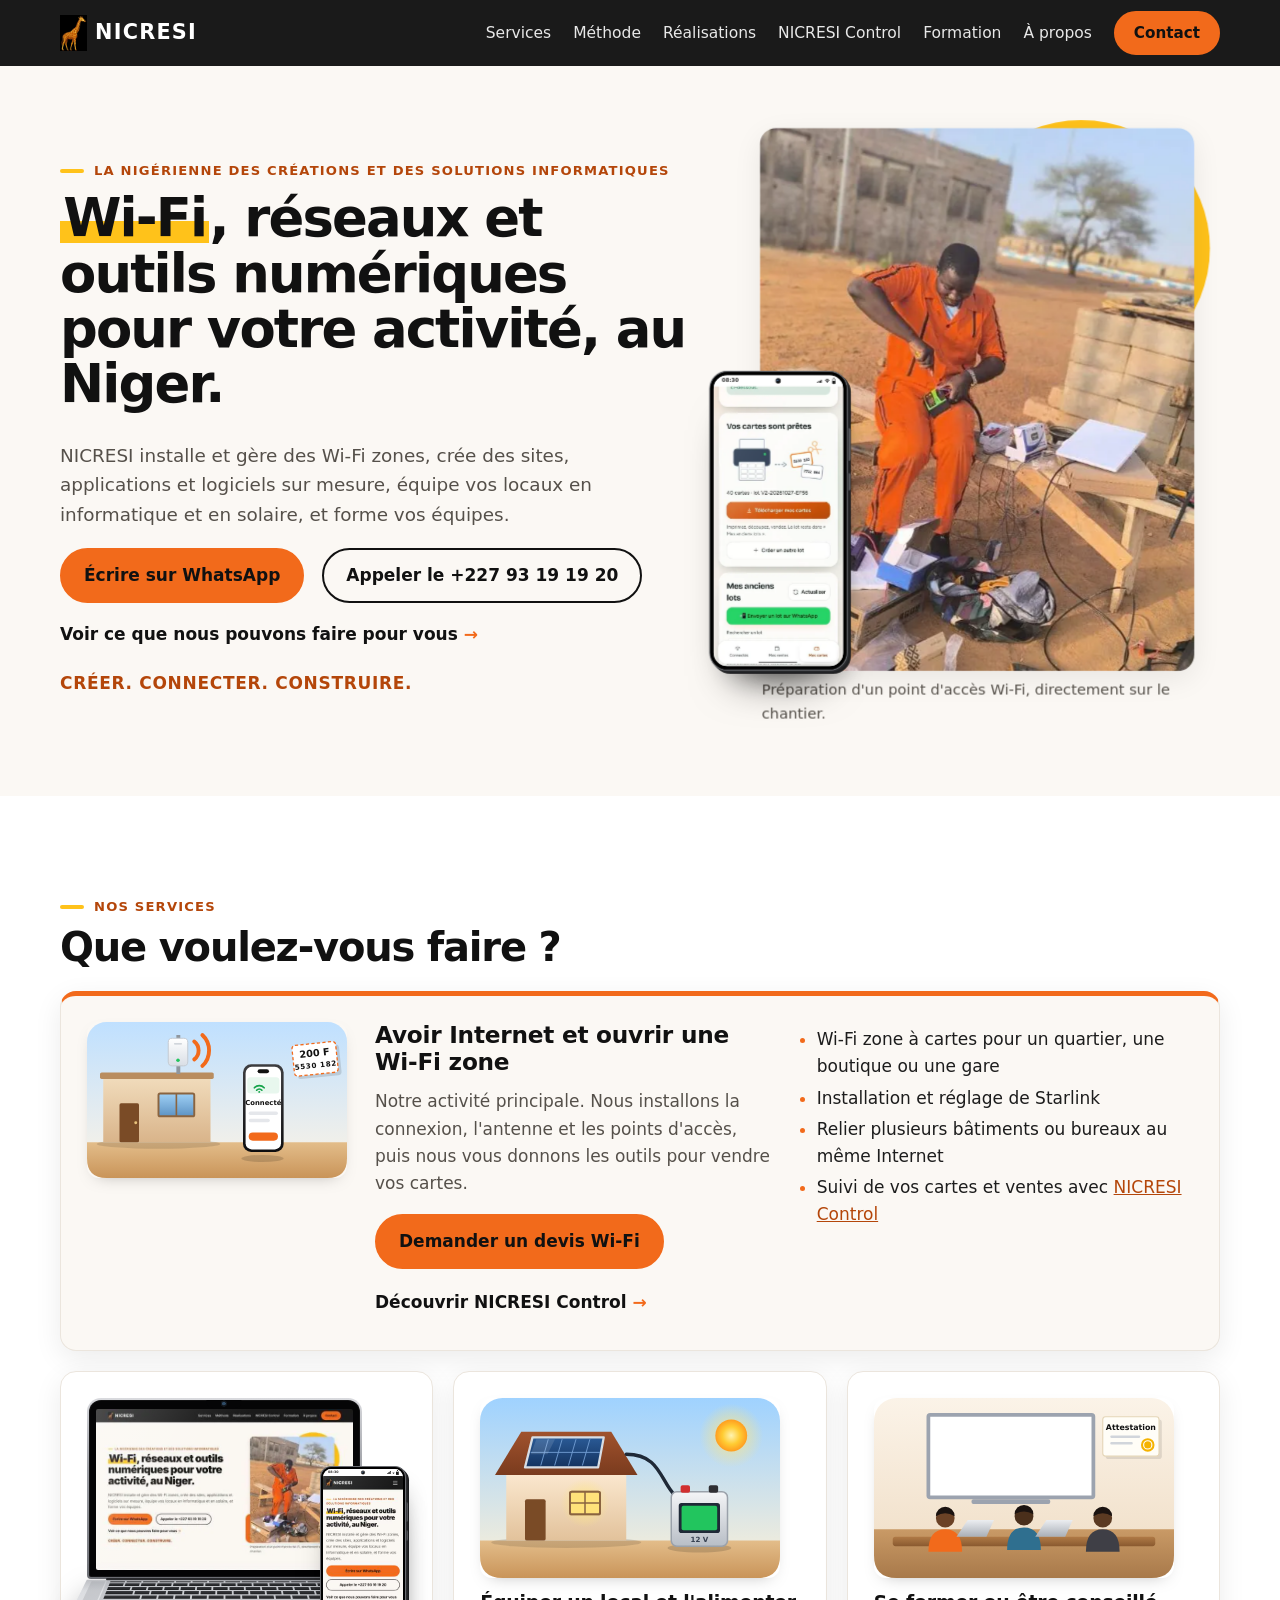
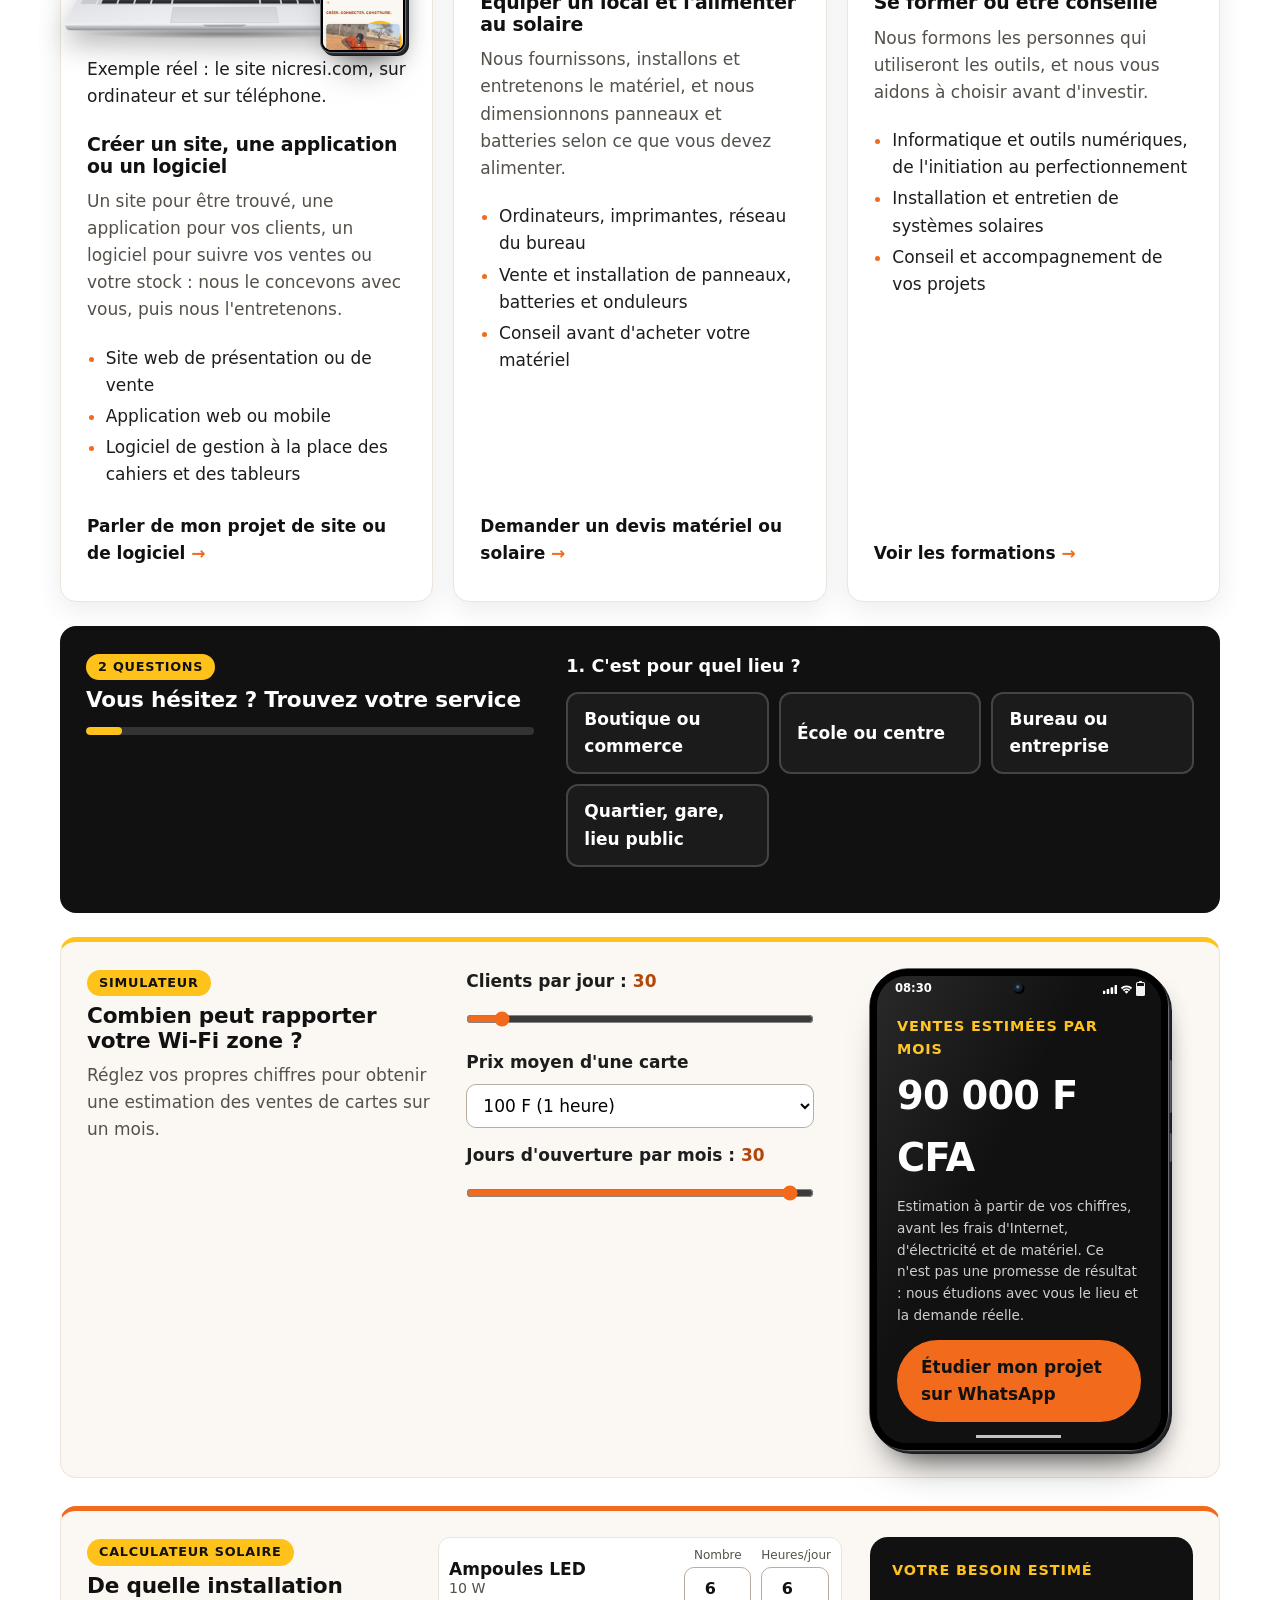
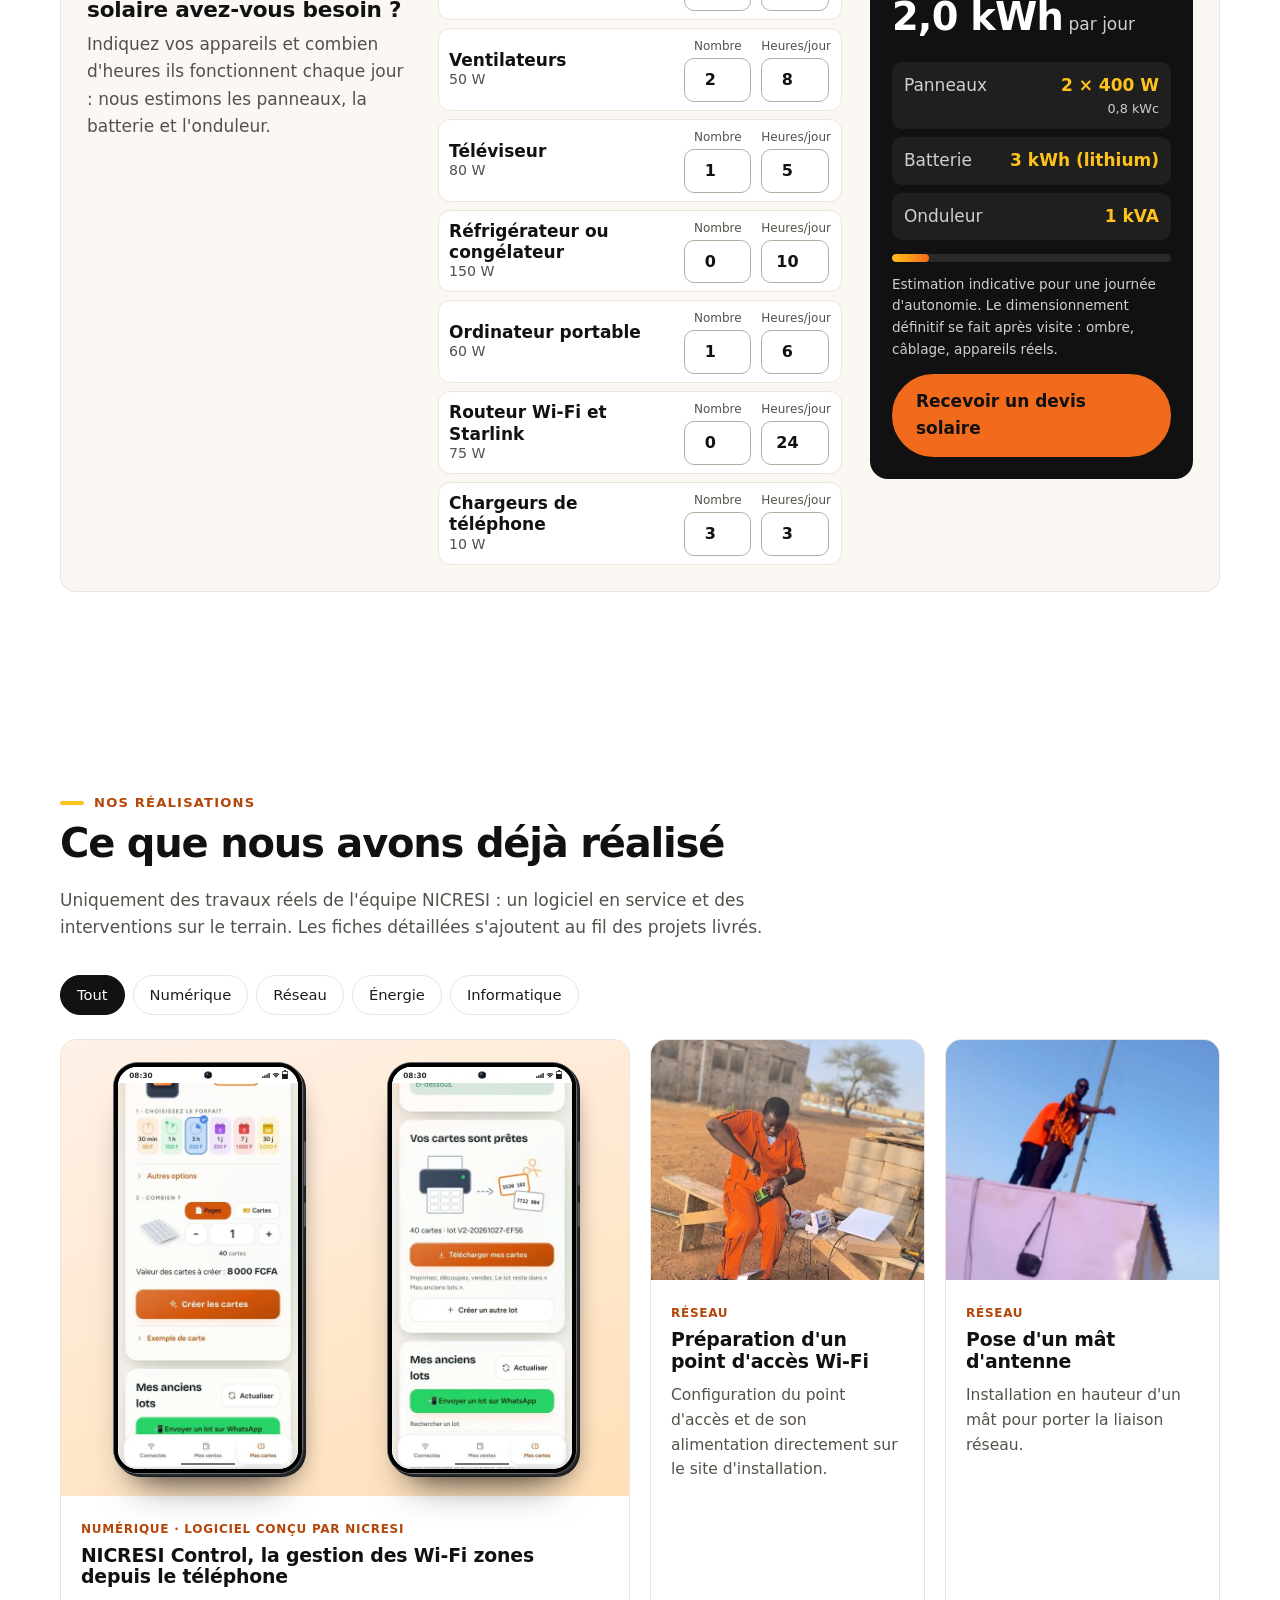
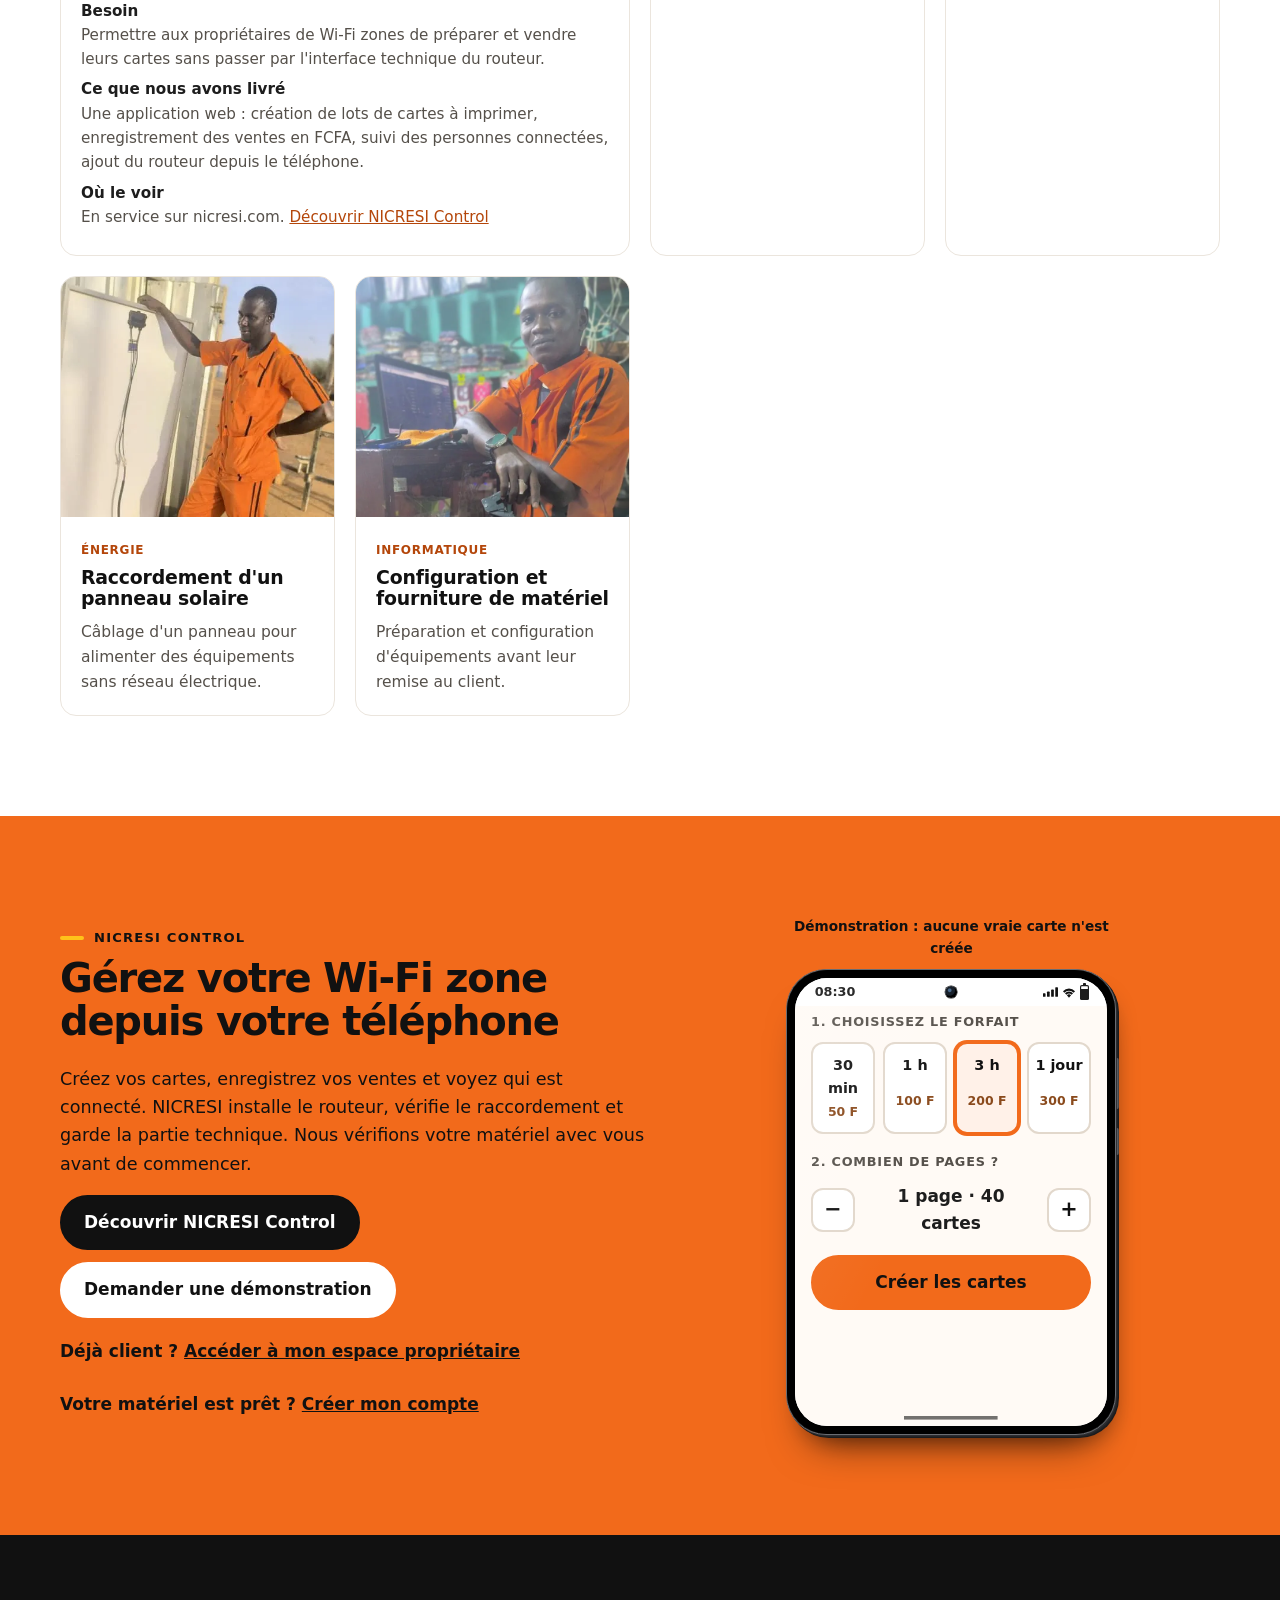
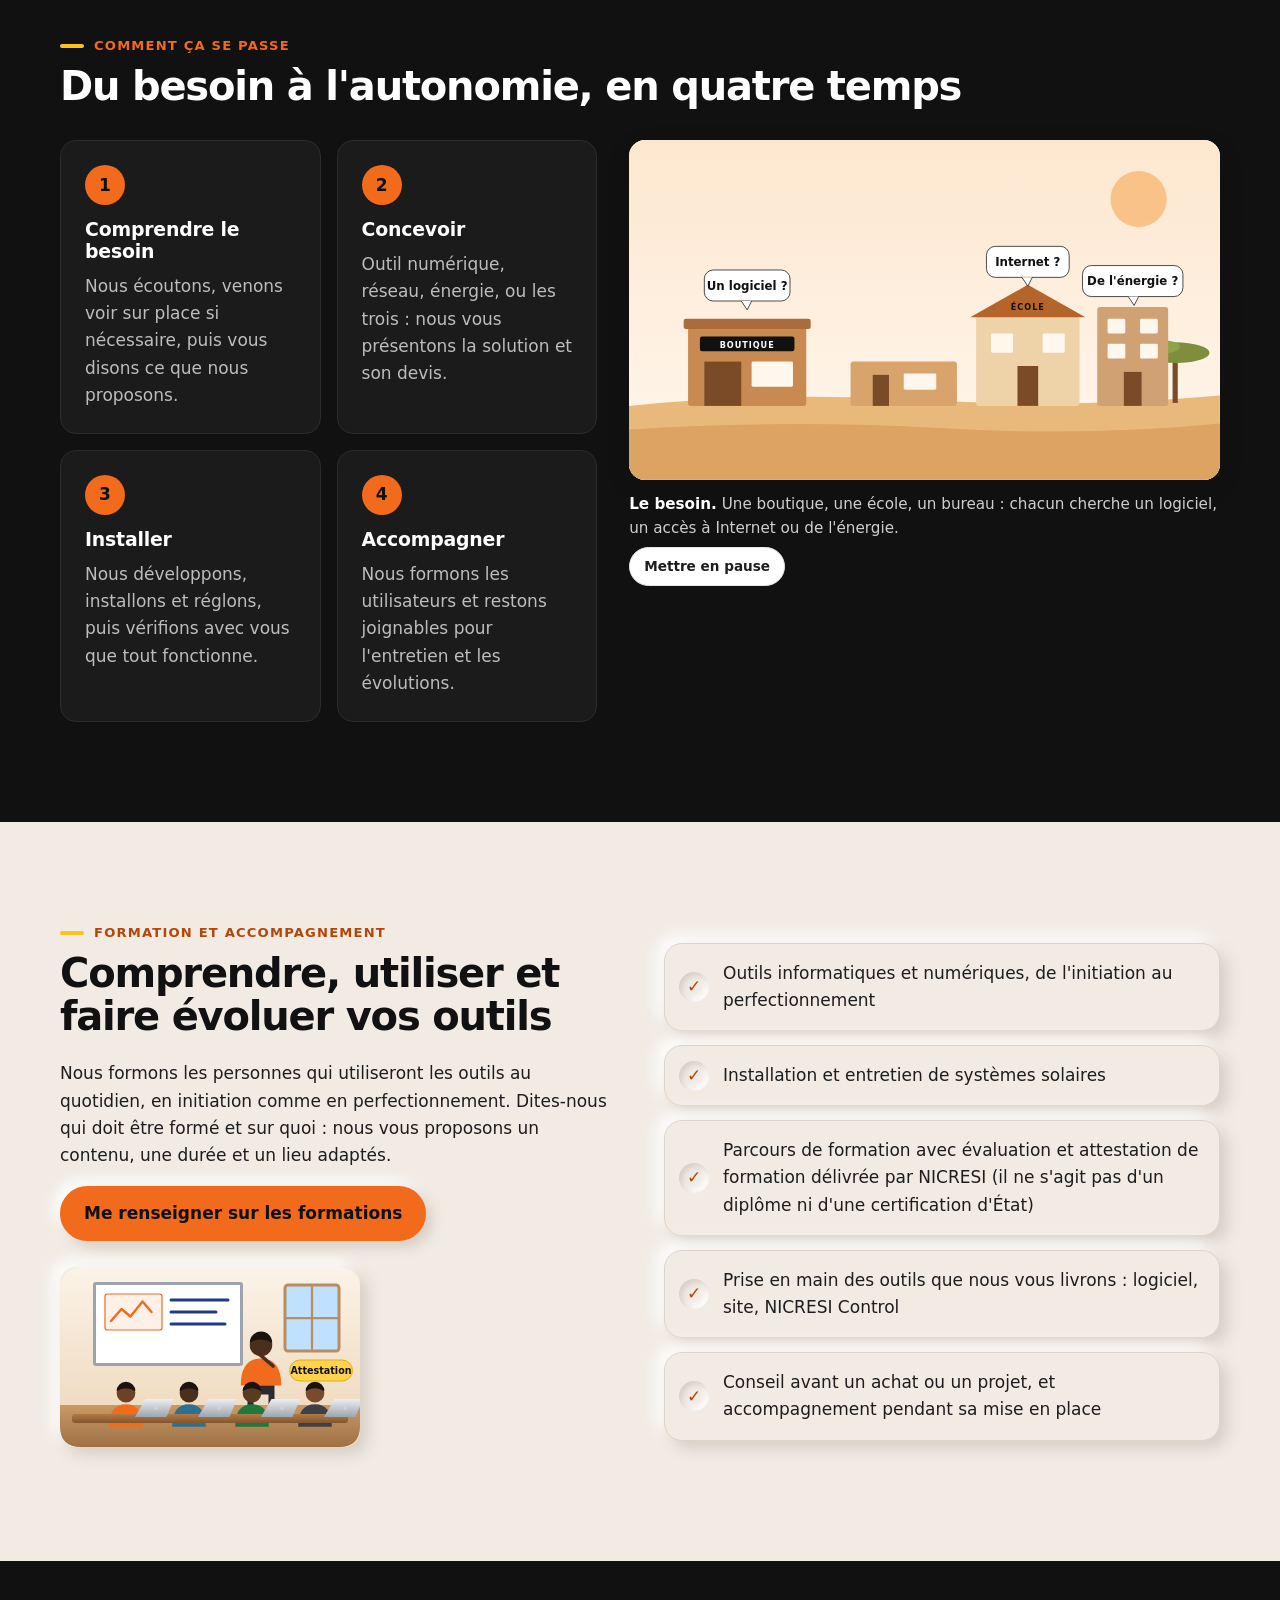
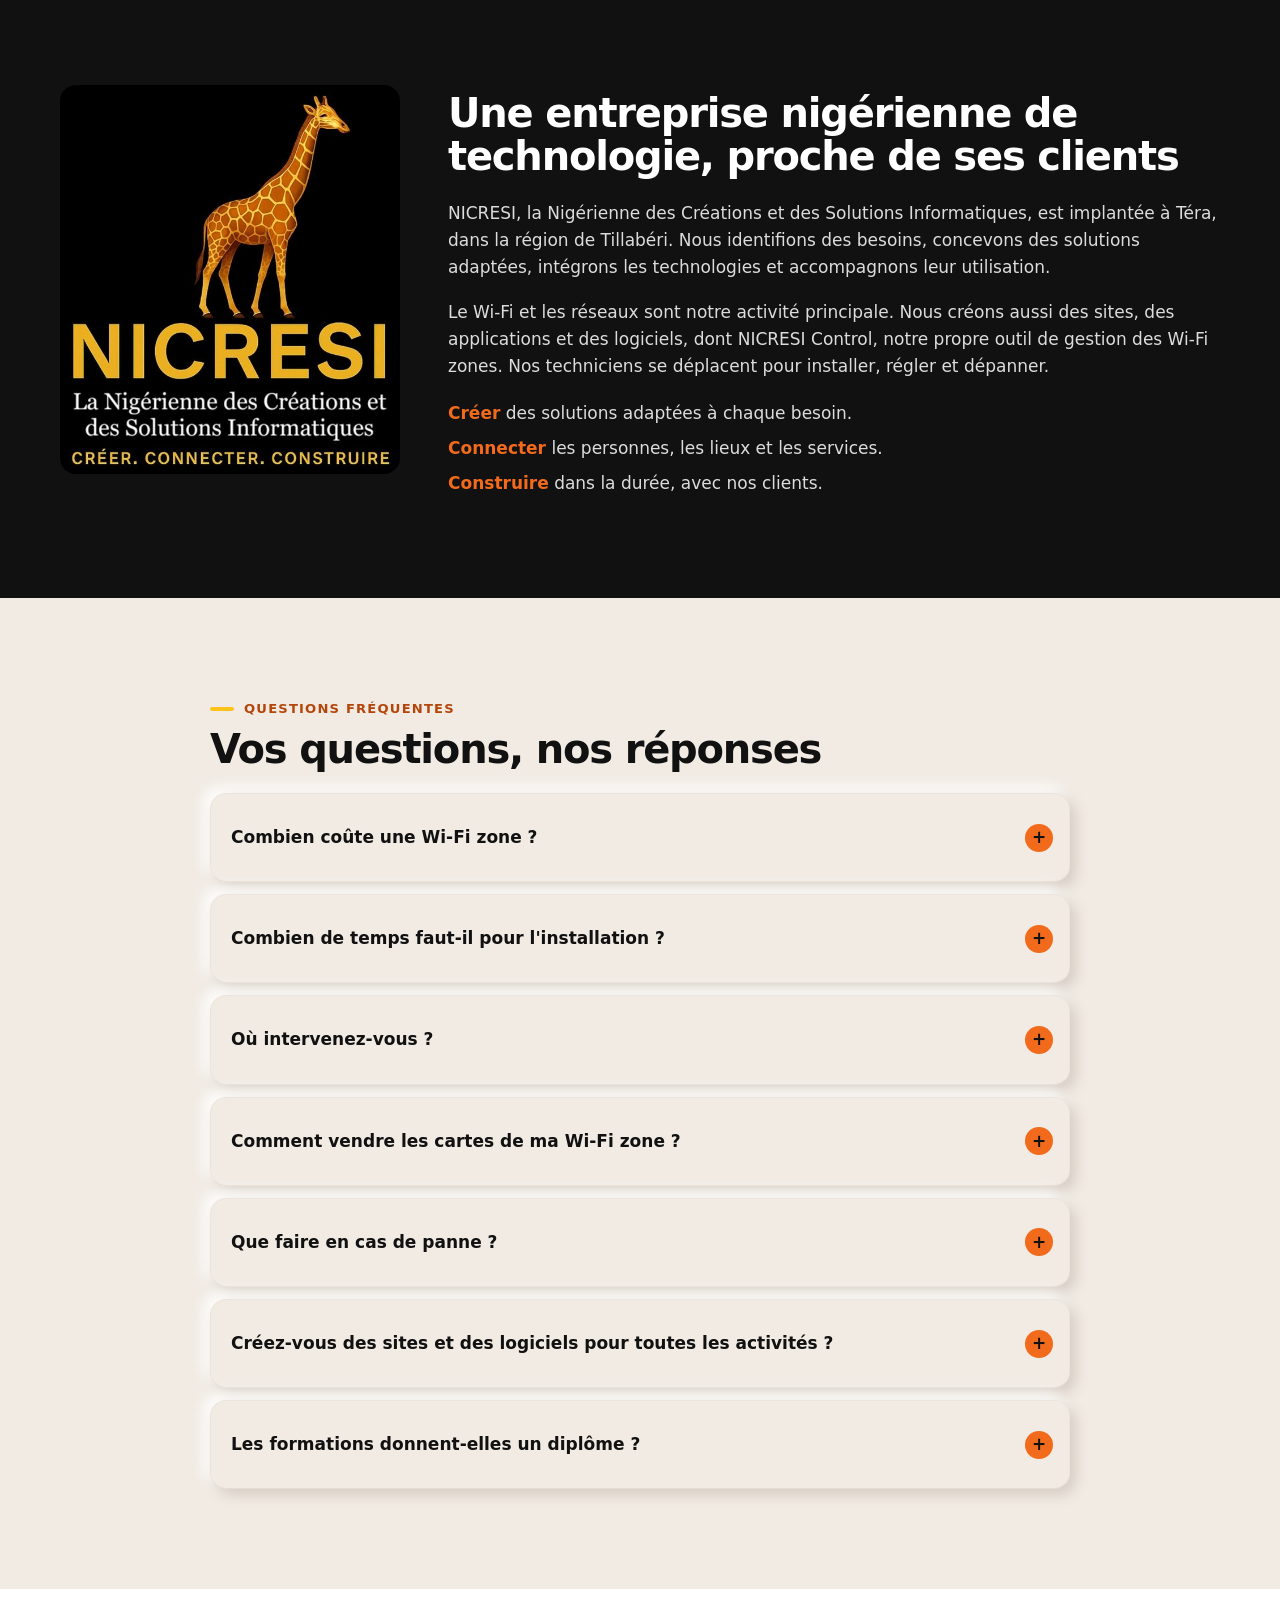
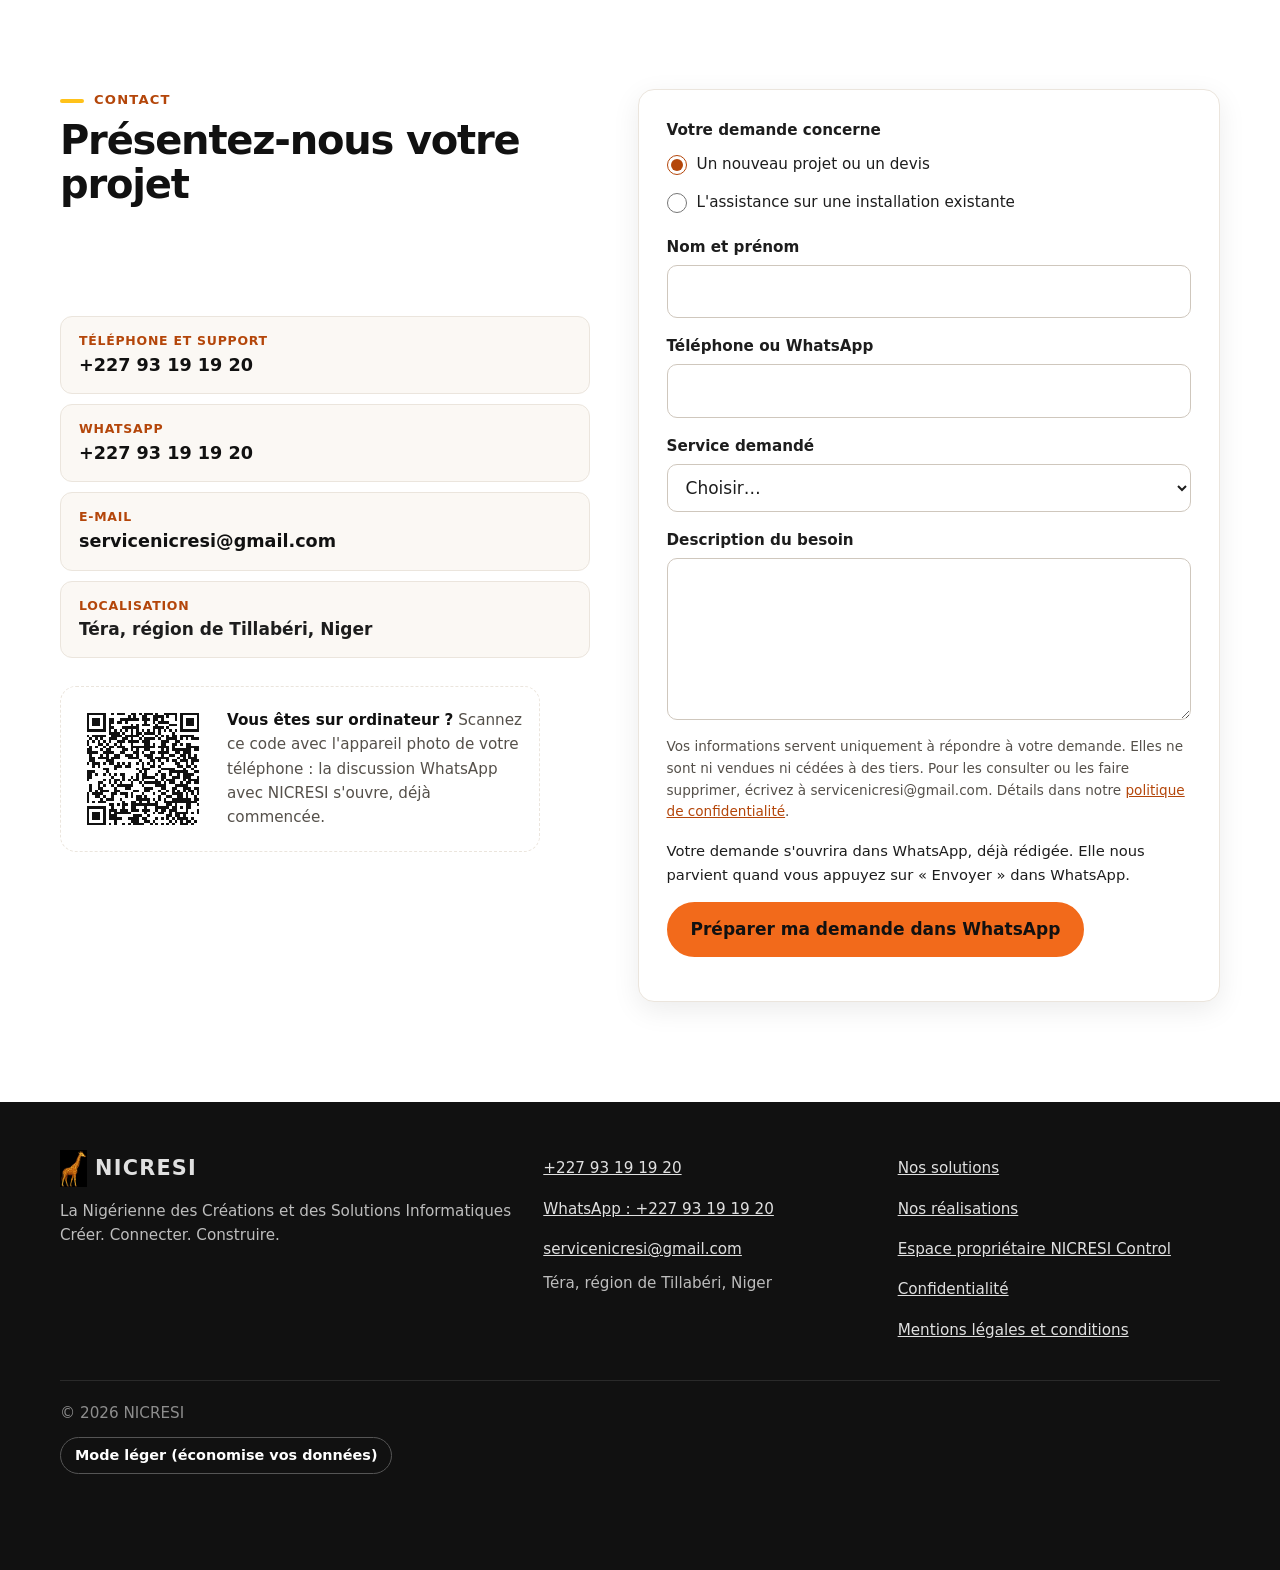
==== commit f213fd18: "Innovations : site hors connexion et installable, mode léger, calculateur solaire, QR code WhatsApp " ====
--- a/public/index.html
+++ b/public/index.html
@@ -229,6 +229,70 @@
             <a class="bouton" data-action="sim-whatsapp" href="https://wa.me/22793191920">Étudier mon projet sur WhatsApp</a>
           </div></div></div>
         </form>
+
+        <!-- Calculateur solaire : estimation des panneaux, de la batterie et de l'onduleur à partir des appareils saisis.
+             Hypothèses (site.js, CALCUL_SOLAIRE) : 5,5 h d'ensoleillement utile par jour au Niger, 75 % de rendement global,
+             panneaux de 400 W, batterie lithium pour une journée d'autonomie, onduleur avec 25 % de marge
+             (data-demarrage : pic au démarrage d'un moteur, ×3 pour le réfrigérateur). Masqué sans JavaScript. -->
+        <form class="solaire" id="calcul-solaire" hidden>
+          <div class="simulateur__texte">
+            <p class="quiz__badge">Calculateur solaire</p>
+            <h3>De quelle installation solaire avez-vous besoin ?</h3>
+            <p>Indiquez vos appareils et combien d'heures ils fonctionnent chaque jour : nous estimons les panneaux, la batterie et l'onduleur.</p>
+          </div>
+          <fieldset class="solaire__appareils">
+            <legend class="visuellement-cache">Vos appareils</legend>
+            <ul>
+              <li data-puissance="10">
+                <span class="solaire__nom" id="sol-ampoule">Ampoules LED <small>10 W</small></span>
+                <label><span class="visuellement-cache">Ampoules LED : </span>Nombre<input type="number" inputmode="numeric" min="0" max="99" value="6" data-champ="nombre" aria-describedby="sol-ampoule"></label>
+                <label><span class="visuellement-cache">Ampoules LED : </span>Heures/jour<input type="number" inputmode="numeric" min="0" max="24" value="6" data-champ="heures" aria-describedby="sol-ampoule"></label>
+              </li>
+              <li data-puissance="50">
+                <span class="solaire__nom" id="sol-ventilateur">Ventilateurs <small>50 W</small></span>
+                <label><span class="visuellement-cache">Ventilateurs : </span>Nombre<input type="number" inputmode="numeric" min="0" max="99" value="2" data-champ="nombre" aria-describedby="sol-ventilateur"></label>
+                <label><span class="visuellement-cache">Ventilateurs : </span>Heures/jour<input type="number" inputmode="numeric" min="0" max="24" value="8" data-champ="heures" aria-describedby="sol-ventilateur"></label>
+              </li>
+              <li data-puissance="80">
+                <span class="solaire__nom" id="sol-tv">Téléviseur <small>80 W</small></span>
+                <label><span class="visuellement-cache">Téléviseur : </span>Nombre<input type="number" inputmode="numeric" min="0" max="99" value="1" data-champ="nombre" aria-describedby="sol-tv"></label>
+                <label><span class="visuellement-cache">Téléviseur : </span>Heures/jour<input type="number" inputmode="numeric" min="0" max="24" value="5" data-champ="heures" aria-describedby="sol-tv"></label>
+              </li>
+              <li data-puissance="150" data-demarrage="3">
+                <span class="solaire__nom" id="sol-frigo">Réfrigérateur ou congélateur <small>150 W</small></span>
+                <label><span class="visuellement-cache">Réfrigérateur ou congélateur : </span>Nombre<input type="number" inputmode="numeric" min="0" max="99" value="0" data-champ="nombre" aria-describedby="sol-frigo"></label>
+                <label><span class="visuellement-cache">Réfrigérateur ou congélateur : </span>Heures/jour<input type="number" inputmode="numeric" min="0" max="24" value="10" data-champ="heures" aria-describedby="sol-frigo"></label>
+              </li>
+              <li data-puissance="60">
+                <span class="solaire__nom" id="sol-ordinateur">Ordinateur portable <small>60 W</small></span>
+                <label><span class="visuellement-cache">Ordinateur portable : </span>Nombre<input type="number" inputmode="numeric" min="0" max="99" value="1" data-champ="nombre" aria-describedby="sol-ordinateur"></label>
+                <label><span class="visuellement-cache">Ordinateur portable : </span>Heures/jour<input type="number" inputmode="numeric" min="0" max="24" value="6" data-champ="heures" aria-describedby="sol-ordinateur"></label>
+              </li>
+              <li data-puissance="75">
+                <span class="solaire__nom" id="sol-wifi">Routeur Wi-Fi et Starlink <small>75 W</small></span>
+                <label><span class="visuellement-cache">Routeur Wi-Fi et Starlink : </span>Nombre<input type="number" inputmode="numeric" min="0" max="99" value="0" data-champ="nombre" aria-describedby="sol-wifi"></label>
+                <label><span class="visuellement-cache">Routeur Wi-Fi et Starlink : </span>Heures/jour<input type="number" inputmode="numeric" min="0" max="24" value="24" data-champ="heures" aria-describedby="sol-wifi"></label>
+              </li>
+              <li data-puissance="10">
+                <span class="solaire__nom" id="sol-chargeur">Chargeurs de téléphone <small>10 W</small></span>
+                <label><span class="visuellement-cache">Chargeurs de téléphone : </span>Nombre<input type="number" inputmode="numeric" min="0" max="99" value="3" data-champ="nombre" aria-describedby="sol-chargeur"></label>
+                <label><span class="visuellement-cache">Chargeurs de téléphone : </span>Heures/jour<input type="number" inputmode="numeric" min="0" max="24" value="3" data-champ="heures" aria-describedby="sol-chargeur"></label>
+              </li>
+            </ul>
+          </fieldset>
+          <div class="solaire__resultat" aria-live="polite">
+            <p class="simulateur__libelle">Votre besoin estimé</p>
+            <p class="solaire__conso"><output data-sortie="conso">2,0 kWh</output> par jour</p>
+            <dl class="solaire__materiel">
+              <div><dt>Panneaux</dt><dd data-sortie="panneaux">2 × 400 W</dd></div>
+              <div><dt>Batterie</dt><dd data-sortie="batterie">3 kWh</dd></div>
+              <div><dt>Onduleur</dt><dd data-sortie="onduleur">1 kVA</dd></div>
+            </dl>
+            <div class="solaire__jauge" aria-hidden="true"><span></span></div>
+            <p class="simulateur__note">Estimation indicative pour une journée d'autonomie. Le dimensionnement définitif se fait après visite : ombre, câblage, appareils réels.</p>
+            <a class="bouton" data-action="solaire-whatsapp" href="https://wa.me/22793191920">Recevoir un devis solaire</a>
+          </div>
+        </form>
       </div>
     </section>
 
@@ -664,6 +728,11 @@
             <li><span>E-mail</span><a href="mailto:servicenicresi@gmail.com">servicenicresi@gmail.com</a></li>
             <li><span>Localisation</span>Téra, région de Tillabéri, Niger</li>
           </ul>
+          <!-- Visible seulement sur ordinateur : on continue la discussion sur son téléphone. -->
+          <div class="qr-whatsapp">
+            <img src="img/qr-whatsapp.svg" alt="QR code qui ouvre une discussion WhatsApp avec NICRESI" width="132" height="132" loading="lazy">
+            <p><strong>Vous êtes sur ordinateur ?</strong> Scannez ce code avec l'appareil photo de votre téléphone : la discussion WhatsApp avec NICRESI s'ouvre, déjà commencée.</p>
+          </div>
         </div>
 
         <!-- Formulaire : avec data-endpoint vide, la demande est préparée dans WhatsApp (envoi confirmé par le visiteur).
--- a/public/css/style.css
+++ b/public/css/style.css
@@ -490,6 +490,55 @@
 .tel--accueil { position: absolute; left: -34px; bottom: 70px; width: 30%; max-width: 130px; z-index: 2; }
 .realisation__captures .tel { max-width: 190px; justify-self: center; }
 .tel--simulateur { max-width: 300px; justify-self: center; }
+/* Calculateur solaire */
+.solaire { margin-top: 28px; display: grid; grid-template-columns: minmax(0, 1fr) minmax(0, 1.25fr) minmax(0, 1fr); gap: 28px; align-items: start;
+  background: var(--fond-doux); border: 1px solid var(--bord); border-top: 5px solid var(--orange); border-radius: var(--rayon); padding: 26px; }
+.solaire h3 { font-size: 1.35rem; margin: 8px 0 8px; }
+.solaire__appareils { border: 0; margin: 0; padding: 0; min-width: 0; }
+.solaire__appareils ul { list-style: none; margin: 0; padding: 0; display: grid; gap: 8px; }
+.solaire__appareils li { display: grid; grid-template-columns: minmax(0, 1fr) auto auto; gap: 10px; align-items: center; padding: 8px 10px; border-radius: 12px; background: var(--surface); border: 1px solid var(--bord); }
+.solaire__nom { font-weight: 700; color: var(--titre); line-height: 1.25; }
+.solaire__nom small { display: block; font-weight: 400; color: var(--texte-doux); }
+.solaire__appareils label { display: grid; gap: 2px; font-size: .75rem; color: var(--texte-doux); text-align: center; }
+.solaire__appareils input { width: 4.2em; font: inherit; font-size: 1rem; font-weight: 700; text-align: center; padding: 8px 4px; border-radius: 10px; border: 1px solid #b9ada0; background: var(--surface); color: var(--encre); }
+.solaire__appareils input:focus-visible { outline: 3px solid var(--orange); outline-offset: 1px; }
+.solaire__resultat { background: var(--noir); color: #e6e6e6; border-radius: 18px; padding: 22px; position: sticky; top: 90px; }
+.solaire__conso { margin: 4px 0 14px; color: #cfcfcf; }
+.solaire__conso output { display: inline-block; font-size: clamp(1.8rem, 4vw, 2.4rem); font-weight: 900; color: var(--blanc); letter-spacing: -0.02em; }
+.solaire__materiel { margin: 0 0 14px; display: grid; gap: 8px; }
+.solaire__materiel div { display: flex; justify-content: space-between; gap: 12px; padding: 10px 12px; border-radius: 10px; background: #1f1f1f; }
+.solaire__materiel dt { color: #cfcfcf; }
+.solaire__materiel dd { margin: 0; font-weight: 800; color: var(--or); text-align: right; white-space: nowrap; }
+.solaire__materiel dd small { display: block; font-weight: 400; font-size: .8rem; color: #cfcfcf; }
+.solaire__jauge { height: 8px; border-radius: 99px; background: #2a2a2a; overflow: hidden; margin-bottom: 12px; }
+.solaire__jauge span { display: block; height: 100%; width: 20%; background: linear-gradient(90deg, var(--or), var(--orange)); border-radius: inherit; transition: width .4s ease; }
+@media (prefers-reduced-motion: reduce) { .solaire__jauge span { transition: none; } }
+@media (max-width: 1020px) { .solaire { grid-template-columns: minmax(0, 1fr) minmax(0, 1fr); } .solaire > .simulateur__texte { grid-column: 1 / -1; } }
+@media (max-width: 640px) { .solaire { grid-template-columns: minmax(0, 1fr); padding: 18px; } .solaire__resultat { position: static; } }
+
+/* QR code WhatsApp : seulement sur un écran large avec souris (ordinateur). */
+.qr-whatsapp { display: none; }
+@media (min-width: 900px) and (hover: hover) {
+  .qr-whatsapp { display: flex; gap: 18px; align-items: center; margin-top: 28px; padding: 16px; border: 1px dashed var(--bord); border-radius: var(--rayon); max-width: 30rem; }
+  .qr-whatsapp img { flex: none; border-radius: 8px; background: #fff; padding: 4px; }
+  .qr-whatsapp p { margin: 0; font-size: .95rem; color: var(--texte-doux); }
+  .qr-whatsapp strong { color: var(--titre); }
+}
+
+/* Mode léger (connexion lente ou économie de données) : pas d'animation, images chargées à la demande. */
+.leger *, .leger *::before, .leger *::after { animation: none !important; transition: none !important; }
+.img-leger { cursor: pointer; background: var(--fond-doux) url("data:image/svg+xml,%3Csvg xmlns='http://www.w3.org/2000/svg' viewBox='0 0 24 24' width='40' height='40' fill='none' stroke='%23b4460a' stroke-width='1.6'%3E%3Crect x='3' y='5' width='18' height='14' rx='2'/%3E%3Ccircle cx='9' cy='10' r='1.6'/%3E%3Cpath d='m4 17 5-5 4 4 3-3 4 4'/%3E%3C/svg%3E") center / 40px no-repeat; outline: 1px dashed var(--bord); outline-offset: -1px; min-height: 80px; }
+.bandeau-leger { background: var(--or); color: var(--noir); font-size: .9rem; }
+.bandeau-leger .conteneur { display: flex; flex-wrap: wrap; gap: 6px 14px; align-items: center; padding-top: 8px; padding-bottom: 8px; }
+.bandeau-leger p { margin: 0; flex: 1 1 16rem; }
+.bandeau-leger button, .pied__outils button { font: inherit; font-weight: 700; cursor: pointer; border-radius: 999px; padding: 6px 14px; }
+.bandeau-leger button { background: var(--noir); color: var(--blanc); border: 0; }
+.bandeau-leger button + button { background: transparent; color: var(--noir); border: 1px solid var(--noir); }
+.pied__outils { display: flex; flex-wrap: wrap; gap: 10px; margin-top: 12px; }
+.pied__outils button { background: transparent; color: var(--blanc); border: 1px solid #555; font-size: .9rem; }
+.pied__outils button:hover, .pied__outils button:focus-visible { border-color: var(--or); color: var(--or); }
+.pied__outils button[aria-pressed="true"] { background: var(--or); color: var(--noir); border-color: var(--or); }
+
 .tel--simulateur .simulateur__resultat { border-radius: 0; padding: 14px 20px 26px; }
 
 /* Apparition au défilement (classes posées par site.js uniquement si les animations sont permises). */
